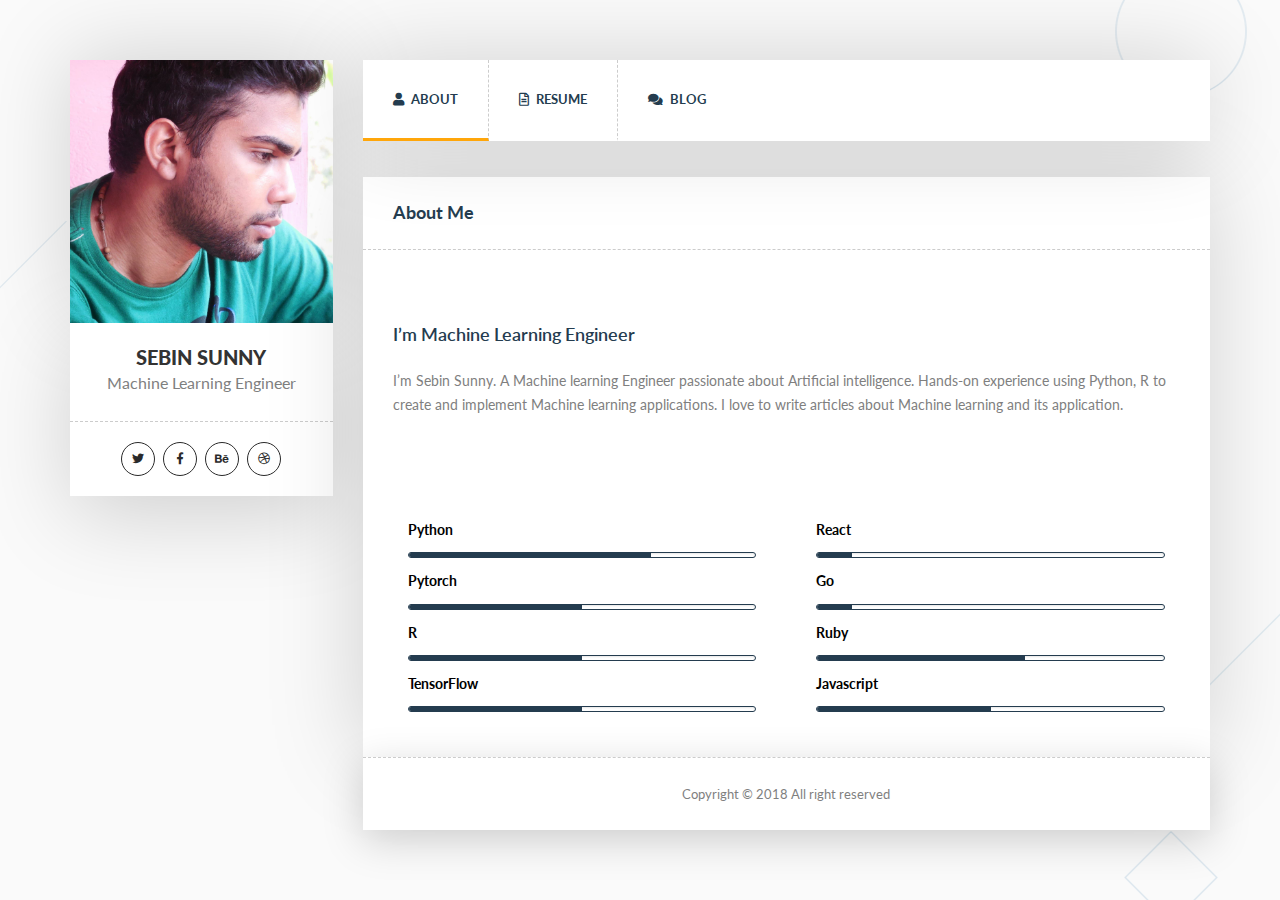
==== index.html @ 4e270429 "added changes" ====
<!DOCTYPE html>
<html lang="en-US">

<meta http-equiv="content-type" content="text/html;charset=UTF-8" /><!-- /Added by HTTrack -->
<head>
<meta charset="UTF-8" />
<meta name="viewport" content="initial-scale=1, width=device-width" />

<style type="text/css" data-type="vc_shortcodes-custom-css">.vc_custom_1522307314558{border-bottom-width: 1px !important;padding-right: 15px !important;padding-left: 15px !important;border-bottom-color: #cccccc !important;border-bottom-style: dashed !important;}.vc_custom_1522307320266{padding-top: 45px !important;padding-right: 15px !important;padding-bottom: 45px !important;padding-left: 15px !important;}.vc_custom_1522307330161{padding-right: 15px !important;padding-left: 15px !important;}.vc_custom_1522307335201{padding-right: 15px !important;padding-left: 15px !important;}.vc_custom_1522135929357{margin-bottom: 20px !important;}.vc_custom_1522136306311{margin-bottom: 24px !important;}</style><link rel='dns-prefetch' href='http://fonts.googleapis.com/' />

<link rel="stylesheet" type="text/css" href="wp-content/cache/wpfc-minified/lnckzbhk/fybok.css" media="all"/>

<link rel="stylesheet" type="text/css" href="wp-content/cache/wpfc-minified/5coup7i/fybok.css" media="all"/>
<style id='woosw-frontend-inline-css' type='text/css'>
.woosw-area .woosw-inner .woosw-content .woosw-content-bot .woosw-notice { background-color: #5fbd74; } .woosw-area .woosw-inner .woosw-content .woosw-content-bot .woosw-content-bot-inner .woosw-page a:hover, .woosw-area .woosw-inner .woosw-content .woosw-content-bot .woosw-content-bot-inner .woosw-continue:hover { color: #5fbd74; } 
</style>
<link rel='stylesheet' id='picard-lato-font-css'  href='https://fonts.googleapis.com/css?family=Lato:400,100,100italic,300,300italic,400italic,700,700italic,900,900italic&amp;subset=latin%2Clatin-ext'  media='all' />
<link rel="stylesheet" type="text/css" href="wp-content/cache/wpfc-minified/gqbmfcg/fybok.css" media="all"/>


<link rel="stylesheet" type="text/css" href="wp-content/cache/wpfc-minified/jz6uejcq/fybok.css" media="all"/>
<style id='custom-dynamic-inline-css' type='text/css'>
body .site-content .site-main{padding-bottom:0;}body .site-content .site-main{padding-left:15px;}body .site-content .site-main{padding-right:15px;}        
</style>



<link rel="stylesheet" type="text/css" href="wp-content/cache/wpfc-minified/dex214bc/fybok.css" media="all"/>
<link rel='stylesheet' id='redux-google-fonts-opt_theme_options-css'  href='http://fonts.googleapis.com/css?family=Lato%3A700&amp;ver=1568772622'  media='all' />


<script src='wp-content/cache/wpfc-minified/2dax7b2h/fybok.js' type="text/javascript"></script>

<script src='wp-content/cache/wpfc-minified/dsaocyp8/fybok.js' type="text/javascript"></script>



<style type="text/css" title="dynamic-css" class="options-output">body{background-color:#fafafa;background-attachment:fixed;background-position:center center;background-image:url('wp-content/uploads/2017/08/bg.png');}.picard-navigation .main-navigation .menu-main-menu, .body-picard-v2 .header-left, #cshero-header .right-menu{background-color:#ffffff;}#cshero-header-navigation .main-navigation .menu-main-menu > li > a{padding-top:30px;padding-bottom:30px;}#cshero-header-navigation .main-navigation .menu-main-menu > li > a{padding-right:30px;padding-left:30px;}#cshero-header-navigation .main-navigation ul.nav-menu > li > a,.body-picard-v2 #page_wraper .header-left .profile-info ul.second-menu li a{font-family:Lato;line-height:18px;font-weight:700;font-style:normal;font-size:13px;}.slidemenu-fixed{background-color:#ffffff;}.page-title{padding-top:25px;padding-right:30px;padding-bottom:25px;padding-left:30px;}</style><noscript><style> .wpb_animate_when_almost_visible { opacity: 1; }</style></noscript></head>
<body class="home page-template-default page page-id-113 theme-picard woocommerce-no-js wpb-js-composer js-comp-ver-6.0.5 vc_responsive">
<div id="page_wraper" class="hfeed site">
<div class=" container ">
<div class="row">
<div class="profile col-md-3">
<div class="profile-image"><a class="main-logo" href="index.html"><img alt="" src="ss.jpg"></a></div><div class="profile-info"><div class="name-job"><h1>Sebin Sunny</h1><span class="job">Machine Learning Engineer</span></div><div class="social-icons"><a class="twitter" href="#"><i class="fa fa-twitter"></i></a><a class="facebook" href="#"><i class="fa fa-facebook-f"></i></a><a class="behance" href="#"><i class="fa fa-behance"></i></a><a class="dribbble" href="#"><i class="fa fa-dribbble"></i></a></div></div>			</div>
<div id="content" class="site-content col-md-9">
<header id="masthead" class="site-header">
<div id="cshero-header" class="cshero-main-header">
<div id="cshero-menu-mobile" class="responsive-menu">
    <li id="" class="menu-item menu-item-type-post_type menu-item-object-page no_group menu-item-127" data-depth="0"><a href="resume/index.html" class=""><i style="color: ; font-size: " class="fa fa-file-text-o"></i> <span class="menu-title">Resume</span></a></li>
    <li id="" class="menu-item menu-item-type-post_type menu-item-object-page has_full_width no_group menu-item-135" data-depth="0"><a href="blog/index.html" class=""><i style="color: ; font-size: " class="fa fa-comments"></i> <span class="menu-title">Blog</span></a></li>

</div><!-- #menu-mobile -->

    <div id="cshero-header-navigation" class="picard-navigation">
<nav id="site-navigation" class="main-navigation">
<div class="menu-menu-container"><ul id="menu-menu" class="nav-menu menu-main-menu"><li id="menu-item-128" class="menu-item menu-item-type-post_type menu-item-object-page menu-item-home current-menu-item page_item page-item-113 current_page_item no_group menu-item-128" data-depth="0"><a href="index.html" class=""><i style="color: ; font-size: " class="fa fa-user"></i> <span class="menu-title">About</span></a></li>
<li id="menu-item-127" class="menu-item menu-item-type-post_type menu-item-object-page no_group menu-item-127" data-depth="0"><a href="resume/index.html" class=""><i style="color: ; font-size: " class="fa fa-file-text-o"></i> <span class="menu-title">Resume</span></a></li>
<li id="menu-item-135" class="menu-item menu-item-type-post_type menu-item-object-page has_full_width no_group menu-item-135" data-depth="0"><a href="blog/index.html" class=""><i style="color: ; font-size: " class="fa fa-comments"></i> <span class="menu-title">Blog</span></a></li>

</ul></div>        </nav><!-- #site-navigation -->
</div>
</div><!-- #site-navigation -->					</header><!-- #masthead -->
<div class="content_wrap">
<div id="page-title" class="page-title">
<div id="page-title-text" class="page-title-text text-left "><h2>About me</h2></div>
</div><!-- #page-title -->
<div id="tab-container" class="site-content">
<main id="main" class="site-main">
<article id="post-113" class="post-113 page type-page status-publish hentry">
<div class="entry-content">
<div class="vc_row wpb_row vc_row-fluid vc_custom_1522307320266"><div class="wpb_column vc_column_container vc_col-sm-12"><div class="vc_column-inner"><div class="wpb_wrapper"><h4 style="text-align: left" class="vc_custom_heading vc_custom_1522135929357" >I’m Machine Learning Engineer</h4>
<div class="wpb_text_column wpb_content_element  vc_custom_1522136306311" >
</div>
<div class="wpb_text_column wpb_content_element " >
<div class="wpb_wrapper">
<p>I’m Sebin Sunny. A Machine learning Engineer passionate about Artificial intelligence. Hands-on experience using Python, R to create and implement Machine learning applications. I love to write articles about Machine learning and its application.</p>
</div>
</div>
</div></div></div></div><div class="vc_row wpb_row vc_row-fluid gray-bg vc_custom_1522307330161"><div class="wpb_column vc_column_container vc_col-sm-6"><div class="vc_column-inner"><div class="wpb_wrapper"><div class="cms-skill-wrap my-skill gray-bg">
<ul class="list-skill">
<li>
<h3>Python</h3>
<div class="progress">
<div class="percentage" style="width:70%;">
</div>
</div>
</li>
<li>
<h3>Pytorch</h3>
<div class="progress">
<div class="percentage" style="width:50%;">
</div>
</div>
</li>
<li>
<h3>R</h3>
<div class="progress">
<div class="percentage" style="width:50%;">
</div>
</div>
</li>
<li>
<h3>TensorFlow</h3>
<div class="progress">
<div class="percentage" style="width:50%;">
</div>
</div>
</li>
</ul>
</div>
</div></div></div><div class="wpb_column vc_column_container vc_col-sm-6"><div class="vc_column-inner"><div class="wpb_wrapper"><div class="cms-skill-wrap my-skill gray-bg">
<ul class="list-skill">
<li>
<h3>React</h3>
<div class="progress">
<div class="percentage" style="width:10%;">
</div>
</div>
</li>
<li>
<h3>Go</h3>
<div class="progress">
<div class="percentage" style="width:10%;">
</div>
</div>
</li>
<li>
<h3>Ruby</h3>
<div class="progress">
<div class="percentage" style="width:60%;">
</div>
</div>
</li>
<li>
<h3>Javascript</h3>
<div class="progress">
<div class="percentage" style="width:50%;">
</div>
</div>
</li>
</ul>
</div>
</div></div></div></div>
<!--    <div class="vc_row wpb_row vc_row-fluid services vc_custom_1522307335201"><div class="wpb_column vc_column_container vc_col-sm-12"><div class="vc_column-inner"><div class="wpb_wrapper"><div class='services-layout-2 clearfix'>                    <div class="service col-md-4 col-sm-6 ">-->
<!--<i class="btn-icon fa fa-apple"></i>-->
<!--<div class="text">-->
<!--<b>Applications</b>-->
<!--<p>Duis vitae odio gravida</p>-->
<!--</div>-->
<!--</div>-->
<!--<div class="service col-md-4 col-sm-6 ">-->
<!--<i class="btn-icon fa fa-desktop"></i>-->
<!--<div class="text">-->
<!--<b>Web Design</b>-->
<!--<p>Mauris eleifend dapibus</p>-->
<!--</div>-->
<!--</div>-->
<!--<div class="service col-md-4 col-sm-6 ">-->
<!--<i class="btn-icon fa fa-picture-o"></i>-->
<!--<div class="text">-->
<!--<b>Illustrations</b>-->
<!--<p>Posuere ac sem nec</p>-->
<!--</div>-->
<!--</div>-->
<!--<div class="service col-md-4 col-sm-6 ">-->
<!--<i class="btn-icon fa fa-code"></i>-->
<!--<div class="text">-->
<!--<b>Development</b>-->
<!--<p>Curabitur euismod sapien</p>-->
<!--</div>-->
<!--</div>-->
<!--<div class="service col-md-4 col-sm-6 ">-->
<!--<i class="btn-icon fa fa-search"></i>-->
<!--<div class="text">-->
<!--<b>Seo Optimization</b>-->
<!--<p>Etiam vitae condimentum</p>-->
<!--</div>-->
<!--</div>-->
<!--<div class="service col-md-4 col-sm-6 ">-->
<!--<i class="btn-icon fa fa-life-ring"></i>-->
<!--<div class="text">-->
<!--<b>Speed Support</b>-->
<!--<p>Praesent nisl turpis</p>-->
<!--</div>-->
<!--</div>-->
<!--</div>-->
<!--</div></div></div></div>-->
</div><!-- .entry-content -->
<footer class="entry-meta">
</footer><!-- .entry-meta -->
</article><!-- #post -->
</main><!-- .site-main -->
</div><!-- .content-area -->
      
</div><!-- .content-wrap -->
<footer id="colophon" class="site-footer">
<div class="footer">
<p class="footer-copyright">Copyright © 2018 All right reserved</p>                    </div><!-- #footer-bottom -->
</footer><!-- .site-footer -->
</div><!-- .site-content -->
</div><!-- .row -->
</div><!-- .container -->
</div><!-- .site -->







</html><!-- WP Fastest Cache file was created in 0.89557909965515 seconds, on 19-09-19 7:59:04 -->
---- wp-content/cache/wpfc-minified/lnckzbhk/fybok.css ----
.wc-block-grid__products{display:flex;flex-wrap:wrap;list-style:none;padding:0;margin:0 0 24px}.wc-block-grid__product{padding:0 16px 0 0;margin:0 0 24px;float:none;width:auto;position:relative;text-align:center}.wc-block-grid__product-link{text-decoration:none;border:0}.wc-block-grid__product-image{text-decoration:none;margin-bottom:16px;display:block}.wc-block-grid__product-image img{vertical-align:middle;margin-left:auto;margin-right:auto}.wc-block-grid__product-title{line-height:1.2;font-weight:700}.wc-block-grid__product-price,.wc-block-grid__product-rating,.wc-block-grid__product-title{margin-bottom:12px;display:block}.wc-block-grid__product-add-to-cart,.wc-block-grid__product-add-to-cart a{margin:0;word-break:break-word;white-space:normal}.wc-block-grid__product-add-to-cart a.loading{opacity:.25;padding-right:2.618em}.wc-block-grid__product-add-to-cart a.loading:after{font-family:WooCommerce;content:"\e01c";vertical-align:top;font-weight:400;position:absolute;top:.618em;right:1em;-webkit-animation:spin 2s linear infinite;animation:spin 2s linear infinite}.wc-block-grid__product-add-to-cart a.added:after{font-family:WooCommerce;content:"\e017";margin-left:.53em;vertical-align:bottom}.wc-block-grid__product-add-to-cart .added_to_cart{text-align:center}.wc-block-grid__product-onsale{font-weight:700;position:absolute;text-align:center;top:0;left:0;margin:0;background-color:#000;color:#fff;display:inline-block;font-size:.75em;padding:.5em;z-index:9;text-transform:uppercase}.wc-block-grid__product-rating .star-rating{overflow:hidden;position:relative;width:5.3em;height:1.618em;line-height:1.618;font-size:1em;font-family:star;font-weight:400;display:inline-block;margin:0 auto}.wc-block-grid__product-rating .star-rating:before{content:"\53\53\53\53\53";top:0;left:0;right:0;position:absolute;opacity:.5;color:#aaa}.wc-block-grid__product-rating .star-rating span{overflow:hidden;top:0;left:0;right:0;position:absolute;padding-top:1.5em}.wc-block-grid__product-rating .star-rating span:before{content:"\53\53\53\53\53";top:0;left:0;right:0;position:absolute;color:#000}.wc-block-grid.has-aligned-buttons .wc-block-grid__product{display:flex;flex-direction:column}.wc-block-grid.has-aligned-buttons .wc-block-grid__product-add-to-cart{margin-top:auto!important}.wc-block-grid.has-1-columns .wc-block-grid__products{display:block}.wc-block-grid.has-1-columns .wc-block-grid__product{margin-left:auto;margin-right:auto}.wc-block-grid.has-2-columns .wc-block-grid__product{flex:1 0 50%;max-width:50%}.wc-block-grid.has-3-columns .wc-block-grid__product{flex:1 0 33.33333%;max-width:33.33333%}.wc-block-grid.has-4-columns .wc-block-grid__product{flex:1 0 25%;max-width:25%}.wc-block-grid.has-5-columns .wc-block-grid__product{flex:1 0 20%;max-width:20%}.wc-block-grid.has-6-columns .wc-block-grid__product{flex:1 0 16.66667%;max-width:16.66667%}.wc-block-grid.has-7-columns .wc-block-grid__product{flex:1 0 14.28571%;max-width:14.28571%}.wc-block-grid.has-8-columns .wc-block-grid__product{flex:1 0 12.5%;max-width:12.5%}.wc-block-grid.has-4-columns:not(.alignwide):not(.alignfull) .wc-block-grid__product,.wc-block-grid.has-5-columns:not(.alignfull) .wc-block-grid__product,.wc-block-grid.has-6-columns:not(.alignfull) .wc-block-grid__product,.wc-block-grid.has-7-columns .wc-block-grid__product,.wc-block-grid.has-8-columns .wc-block-grid__product{font-size:.8em}.theme-twentysixteen .wc-block-grid .price ins{color:#77a464}.theme-twentynineteen .wc-block-grid__product{font-size:.88889em}.theme-twentynineteen .wc-block-grid__product-onsale,.theme-twentynineteen .wc-block-grid__product-title{font-family:-apple-system,BlinkMacSystemFont,Segoe UI,Roboto,Oxygen,Ubuntu,Cantarell,Fira Sans,Droid Sans,Helvetica Neue,sans-serif}.theme-twentynineteen .wc-block-grid__product-onsale{line-height:1}
.wc-block-featured-category{position:relative;background-color:#24292d;background-size:cover;background-position:50%;width:100%;margin:0 0 1.5em;display:flex;justify-content:center;align-items:center;flex-wrap:wrap;align-content:center}.wc-block-featured-category .wc-block-featured-category__wrapper{overflow:hidden;height:100%;display:flex;justify-content:center;align-items:center;flex-wrap:wrap;align-content:center}.wc-block-featured-category.has-left-content{justify-content:flex-start}.wc-block-featured-category.has-left-content .wc-block-featured-category__description,.wc-block-featured-category.has-left-content .wc-block-featured-category__price,.wc-block-featured-category.has-left-content .wc-block-featured-category__title{margin-left:0;text-align:left}.wc-block-featured-category.has-right-content{justify-content:flex-end}.wc-block-featured-category.has-right-content .wc-block-featured-category__description,.wc-block-featured-category.has-right-content .wc-block-featured-category__price,.wc-block-featured-category.has-right-content .wc-block-featured-category__title{margin-right:0;text-align:right}.wc-block-featured-category .wc-block-featured-category__description,.wc-block-featured-category .wc-block-featured-category__price,.wc-block-featured-category .wc-block-featured-category__title{color:#fff;line-height:1.25;margin-bottom:0;text-align:center}.wc-block-featured-category .wc-block-featured-category__description a,.wc-block-featured-category .wc-block-featured-category__description a:active,.wc-block-featured-category .wc-block-featured-category__description a:focus,.wc-block-featured-category .wc-block-featured-category__description a:hover,.wc-block-featured-category .wc-block-featured-category__price a,.wc-block-featured-category .wc-block-featured-category__price a:active,.wc-block-featured-category .wc-block-featured-category__price a:focus,.wc-block-featured-category .wc-block-featured-category__price a:hover,.wc-block-featured-category .wc-block-featured-category__title a,.wc-block-featured-category .wc-block-featured-category__title a:active,.wc-block-featured-category .wc-block-featured-category__title a:focus,.wc-block-featured-category .wc-block-featured-category__title a:hover{color:#fff}.wc-block-featured-category .wc-block-featured-category__description,.wc-block-featured-category .wc-block-featured-category__link,.wc-block-featured-category .wc-block-featured-category__price,.wc-block-featured-category .wc-block-featured-category__title{width:100%;padding:0 48px 16px;z-index:1}.wc-block-featured-category .wc-block-featured-category__title{margin-top:0}.wc-block-featured-category .wc-block-featured-category__title:before{display:none}.wc-block-featured-category .wc-block-featured-category__description p{margin:0}.wc-block-featured-category.has-background-dim:before{content:"";position:absolute;top:0;left:0;bottom:0;right:0;background-color:inherit;opacity:.5;z-index:1}.wc-block-featured-category.has-background-dim.has-background-dim-10:before{opacity:.1}.wc-block-featured-category.has-background-dim.has-background-dim-20:before{opacity:.2}.wc-block-featured-category.has-background-dim.has-background-dim-30:before{opacity:.3}.wc-block-featured-category.has-background-dim.has-background-dim-40:before{opacity:.4}.wc-block-featured-category.has-background-dim.has-background-dim-50:before{opacity:.5}.wc-block-featured-category.has-background-dim.has-background-dim-60:before{opacity:.6}.wc-block-featured-category.has-background-dim.has-background-dim-70:before{opacity:.7}.wc-block-featured-category.has-background-dim.has-background-dim-80:before{opacity:.8}.wc-block-featured-category.has-background-dim.has-background-dim-90:before{opacity:.9}.wc-block-featured-category.has-background-dim.has-background-dim-100:before{opacity:1}.wc-block-featured-category.alignleft,.wc-block-featured-category.alignright{max-width:305px;width:100%}.wc-block-featured-category:after{display:block;content:"";font-size:0;min-height:inherit}@supports ((position:-webkit-sticky) or (position:sticky)){.wc-block-featured-category:after{content:none}}.wc-block-featured-category.aligncenter,.wc-block-featured-category.alignleft,.wc-block-featured-category.alignright{display:flex}
.wc-block-product-categories{margin-bottom:1em}.wc-block-product-categories.is-dropdown{display:flex}.wc-block-product-categories select{margin-right:.5em}.wp-block-woocommerce-product-categories.is-loading .wc-block-product-categories__placeholder{display:inline-block;height:1em;width:50%;min-width:200px;background:currentColor;opacity:.2}.wc-block-product-categories__button{display:flex;align-items:center;text-decoration:none;font-size:13px;margin:0;border:none;cursor:pointer;-webkit-appearance:none;background:none;padding:8px;color:#555d66;position:relative;overflow:hidden;border-radius:4px}.wc-block-product-categories__button svg{fill:currentColor;outline:none}.wc-block-product-categories__button .screen-reader-text{height:auto}.wc-block-product-categories__button:active{color:currentColor}.wc-block-product-categories__button:disabled,.wc-block-product-categories__button[aria-disabled=true]{cursor:default;opacity:.3}.wc-block-product-categories__button:focus:enabled{background-color:#fff;color:#191e23;box-shadow:inset 0 0 0 1px #6c7781,inset 0 0 0 2px #fff;outline:2px solid transparent;outline-offset:-2px}.wc-block-product-categories__button:not(:disabled):not([aria-disabled=true]):hover{background-color:#fff;color:#191e23;box-shadow:inset 0 0 0 1px #e2e4e7,inset 0 0 0 2px #fff,0 1px 1px rgba(25,30,35,.2)}.wc-block-product-categories__button:not(:disabled):not([aria-disabled=true]):active{outline:none;background-color:#fff;color:#191e23;box-shadow:inset 0 0 0 1px #ccd0d4,inset 0 0 0 2px #fff}.wc-block-product-categories__button:disabled:focus,.wc-block-product-categories__button[aria-disabled=true]:focus{box-shadow:none}
.wc-block-featured-product{position:relative;background-color:#24292d;background-size:cover;background-position:50%;width:100%;margin:0 0 1.5em}.wc-block-featured-product,.wc-block-featured-product .wc-block-featured-product__wrapper{display:flex;justify-content:center;align-items:center;flex-wrap:wrap;align-content:center}.wc-block-featured-product .wc-block-featured-product__wrapper{overflow:hidden;height:100%}.wc-block-featured-product.has-left-content{justify-content:flex-start}.wc-block-featured-product.has-left-content .wc-block-featured-product__description,.wc-block-featured-product.has-left-content .wc-block-featured-product__price,.wc-block-featured-product.has-left-content .wc-block-featured-product__title,.wc-block-featured-product.has-left-content .wc-block-featured-product__variation{margin-left:0;text-align:left}.wc-block-featured-product.has-right-content{justify-content:flex-end}.wc-block-featured-product.has-right-content .wc-block-featured-product__description,.wc-block-featured-product.has-right-content .wc-block-featured-product__price,.wc-block-featured-product.has-right-content .wc-block-featured-product__title,.wc-block-featured-product.has-right-content .wc-block-featured-product__variation{margin-right:0;text-align:right}.wc-block-featured-product .wc-block-featured-product__description,.wc-block-featured-product .wc-block-featured-product__price,.wc-block-featured-product .wc-block-featured-product__title,.wc-block-featured-product .wc-block-featured-product__variation{color:#fff;line-height:1.25;margin-bottom:0;text-align:center}.wc-block-featured-product .wc-block-featured-product__description a,.wc-block-featured-product .wc-block-featured-product__description a:active,.wc-block-featured-product .wc-block-featured-product__description a:focus,.wc-block-featured-product .wc-block-featured-product__description a:hover,.wc-block-featured-product .wc-block-featured-product__price a,.wc-block-featured-product .wc-block-featured-product__price a:active,.wc-block-featured-product .wc-block-featured-product__price a:focus,.wc-block-featured-product .wc-block-featured-product__price a:hover,.wc-block-featured-product .wc-block-featured-product__title a,.wc-block-featured-product .wc-block-featured-product__title a:active,.wc-block-featured-product .wc-block-featured-product__title a:focus,.wc-block-featured-product .wc-block-featured-product__title a:hover,.wc-block-featured-product .wc-block-featured-product__variation a,.wc-block-featured-product .wc-block-featured-product__variation a:active,.wc-block-featured-product .wc-block-featured-product__variation a:focus,.wc-block-featured-product .wc-block-featured-product__variation a:hover{color:#fff}.wc-block-featured-product .wc-block-featured-product__description,.wc-block-featured-product .wc-block-featured-product__link,.wc-block-featured-product .wc-block-featured-product__price,.wc-block-featured-product .wc-block-featured-product__title,.wc-block-featured-product .wc-block-featured-product__variation{width:100%;padding:16px 48px 0;z-index:1}.wc-block-featured-product .wc-block-featured-product__title,.wc-block-featured-product .wc-block-featured-product__variation{margin-top:0;border:0}.wc-block-featured-product .wc-block-featured-product__title:before,.wc-block-featured-product .wc-block-featured-product__variation:before{display:none}.wc-block-featured-product .wc-block-featured-product__variation{font-style:italic;padding-top:0}.wc-block-featured-product .wc-block-featured-product__description p{margin:0;line-height:1.5em}.wc-block-featured-product.has-background-dim:before{content:"";position:absolute;top:0;left:0;bottom:0;right:0;background-color:inherit;opacity:.5;z-index:1}.wc-block-featured-product.has-background-dim.has-background-dim-10:before{opacity:.1}.wc-block-featured-product.has-background-dim.has-background-dim-20:before{opacity:.2}.wc-block-featured-product.has-background-dim.has-background-dim-30:before{opacity:.3}.wc-block-featured-product.has-background-dim.has-background-dim-40:before{opacity:.4}.wc-block-featured-product.has-background-dim.has-background-dim-50:before{opacity:.5}.wc-block-featured-product.has-background-dim.has-background-dim-60:before{opacity:.6}.wc-block-featured-product.has-background-dim.has-background-dim-70:before{opacity:.7}.wc-block-featured-product.has-background-dim.has-background-dim-80:before{opacity:.8}.wc-block-featured-product.has-background-dim.has-background-dim-90:before{opacity:.9}.wc-block-featured-product.has-background-dim.has-background-dim-100:before{opacity:1}.wc-block-featured-product.alignleft,.wc-block-featured-product.alignright{max-width:305px;width:100%}.wc-block-featured-product:after{display:block;content:"";font-size:0;min-height:inherit}@supports ((position:-webkit-sticky) or (position:sticky)){.wc-block-featured-product:after{content:none}}.wc-block-featured-product.aligncenter,.wc-block-featured-product.alignleft,.wc-block-featured-product.alignright{display:flex}div.wpcf7 {
margin: 0;
padding: 0;
}
div.wpcf7 .screen-reader-response {
position: absolute;
overflow: hidden;
clip: rect(1px, 1px, 1px, 1px);
height: 1px;
width: 1px;
margin: 0;
padding: 0;
border: 0;
}
div.wpcf7-response-output {
margin: 2em 0.5em 1em;
padding: 0.2em 1em;
border: 2px solid #ff0000;
}
div.wpcf7-mail-sent-ok {
border: 2px solid #398f14;
}
div.wpcf7-mail-sent-ng,
div.wpcf7-aborted {
border: 2px solid #ff0000;
}
div.wpcf7-spam-blocked {
border: 2px solid #ffa500;
}
div.wpcf7-validation-errors,
div.wpcf7-acceptance-missing {
border: 2px solid #f7e700;
}
.wpcf7-form-control-wrap {
position: relative;
}
span.wpcf7-not-valid-tip {
color: #f00;
font-size: 1em;
font-weight: normal;
display: block;
}
.use-floating-validation-tip span.wpcf7-not-valid-tip {
position: absolute;
top: 20%;
left: 20%;
z-index: 100;
border: 1px solid #ff0000;
background: #fff;
padding: .2em .8em;
}
span.wpcf7-list-item {
display: inline-block;
margin: 0 0 0 1em;
}
span.wpcf7-list-item-label::before,
span.wpcf7-list-item-label::after {
content: " ";
}
.wpcf7-display-none {
display: none;
}
div.wpcf7 .ajax-loader {
visibility: hidden;
display: inline-block;
background-image: url(../../../plugins/contact-form-7/images/ajax-loader.gif);
width: 16px;
height: 16px;
border: none;
padding: 0;
margin: 0 0 0 4px;
vertical-align: middle;
}
div.wpcf7 .ajax-loader.is-active {
visibility: visible;
}
div.wpcf7 div.ajax-error {
display: none;
}
div.wpcf7 .placeheld {
color: #888;
}
div.wpcf7 input[type="file"] {
cursor: pointer;
}
div.wpcf7 input[type="file"]:disabled {
cursor: default;
}
div.wpcf7 .wpcf7-submit:disabled {
cursor: not-allowed;
}
---- wp-content/cache/wpfc-minified/5coup7i/fybok.css ----
[class*=hint--]{position:relative;display:inline-block}[class*=hint--]:after,[class*=hint--]:before{position:absolute;-webkit-transform:translate3d(0,0,0);-moz-transform:translate3d(0,0,0);transform:translate3d(0,0,0);visibility:hidden;opacity:0;z-index:1000000;pointer-events:none;-webkit-transition:.3s ease;-moz-transition:.3s ease;transition:.3s ease;-webkit-transition-delay:0s;-moz-transition-delay:0s;transition-delay:0s}[class*=hint--]:hover:after,[class*=hint--]:hover:before{visibility:visible;opacity:1;-webkit-transition-delay:.1s;-moz-transition-delay:.1s;transition-delay:.1s}[class*=hint--]:before{content:'';position:absolute;background:0 0;border:6px solid transparent;z-index:1000001}[class*=hint--]:after{background:#383838;color:#fff;padding:8px 10px;font-size:12px;font-family:"Helvetica Neue",Helvetica,Arial,sans-serif;line-height:12px;white-space:nowrap;text-shadow:0 -1px 0 #000;box-shadow:4px 4px 8px rgba(0,0,0,.3)}[class*=hint--][aria-label]:after{content:attr(aria-label)}[class*=hint--][data-hint]:after{content:attr(data-hint)}[aria-label='']:after,[aria-label='']:before,[data-hint='']:after,[data-hint='']:before{display:none!important}.hint--top-left:before,.hint--top-right:before,.hint--top:before{border-top-color:#383838}.hint--bottom-left:before,.hint--bottom-right:before,.hint--bottom:before{border-bottom-color:#383838}.hint--top:after,.hint--top:before{bottom:100%;left:50%}.hint--top:before{margin-bottom:-11px;left:calc(50% - 6px)}.hint--top:after{-webkit-transform:translateX(-50%);-moz-transform:translateX(-50%);transform:translateX(-50%)}.hint--top:hover:before{-webkit-transform:translateY(-8px);-moz-transform:translateY(-8px);transform:translateY(-8px)}.hint--top:hover:after{-webkit-transform:translateX(-50%) translateY(-8px);-moz-transform:translateX(-50%) translateY(-8px);transform:translateX(-50%) translateY(-8px)}.hint--bottom:after,.hint--bottom:before{top:100%;left:50%}.hint--bottom:before{margin-top:-11px;left:calc(50% - 6px)}.hint--bottom:after{-webkit-transform:translateX(-50%);-moz-transform:translateX(-50%);transform:translateX(-50%)}.hint--bottom:hover:before{-webkit-transform:translateY(8px);-moz-transform:translateY(8px);transform:translateY(8px)}.hint--bottom:hover:after{-webkit-transform:translateX(-50%) translateY(8px);-moz-transform:translateX(-50%) translateY(8px);transform:translateX(-50%) translateY(8px)}.hint--right:before{border-right-color:#383838;margin-left:-11px;margin-bottom:-6px}.hint--right:after{margin-bottom:-14px}.hint--right:after,.hint--right:before{left:100%;bottom:50%}.hint--right:hover:after,.hint--right:hover:before{-webkit-transform:translateX(8px);-moz-transform:translateX(8px);transform:translateX(8px)}.hint--left:before{border-left-color:#383838;margin-right:-11px;margin-bottom:-6px}.hint--left:after{margin-bottom:-14px}.hint--left:after,.hint--left:before{right:100%;bottom:50%}.hint--left:hover:after,.hint--left:hover:before{-webkit-transform:translateX(-8px);-moz-transform:translateX(-8px);transform:translateX(-8px)}.hint--top-left:after,.hint--top-left:before{bottom:100%;left:50%}.hint--top-left:before{margin-bottom:-11px;left:calc(50% - 6px)}.hint--top-left:after{-webkit-transform:translateX(-100%);-moz-transform:translateX(-100%);transform:translateX(-100%);margin-left:12px}.hint--top-left:hover:before{-webkit-transform:translateY(-8px);-moz-transform:translateY(-8px);transform:translateY(-8px)}.hint--top-left:hover:after{-webkit-transform:translateX(-100%) translateY(-8px);-moz-transform:translateX(-100%) translateY(-8px);transform:translateX(-100%) translateY(-8px)}.hint--top-right:after,.hint--top-right:before{bottom:100%;left:50%}.hint--top-right:before{margin-bottom:-11px;left:calc(50% - 6px)}.hint--top-right:after{-webkit-transform:translateX(0);-moz-transform:translateX(0);transform:translateX(0);margin-left:-12px}.hint--top-right:hover:after,.hint--top-right:hover:before{-webkit-transform:translateY(-8px);-moz-transform:translateY(-8px);transform:translateY(-8px)}.hint--bottom-left:after,.hint--bottom-left:before{top:100%;left:50%}.hint--bottom-left:before{margin-top:-11px;left:calc(50% - 6px)}.hint--bottom-left:after{-webkit-transform:translateX(-100%);-moz-transform:translateX(-100%);transform:translateX(-100%);margin-left:12px}.hint--bottom-left:hover:before{-webkit-transform:translateY(8px);-moz-transform:translateY(8px);transform:translateY(8px)}.hint--bottom-left:hover:after{-webkit-transform:translateX(-100%) translateY(8px);-moz-transform:translateX(-100%) translateY(8px);transform:translateX(-100%) translateY(8px)}.hint--bottom-right:after,.hint--bottom-right:before{top:100%;left:50%}.hint--bottom-right:before{margin-top:-11px;left:calc(50% - 6px)}.hint--bottom-right:after{-webkit-transform:translateX(0);-moz-transform:translateX(0);transform:translateX(0);margin-left:-12px}.hint--bottom-right:hover:after,.hint--bottom-right:hover:before{-webkit-transform:translateY(8px);-moz-transform:translateY(8px);transform:translateY(8px)}.hint--large:after,.hint--medium:after,.hint--small:after{white-space:normal;line-height:1.4em;word-wrap:break-word}.hint--small:after{width:80px}.hint--medium:after{width:150px}.hint--large:after{width:300px}.hint--error:after{background-color:#b34e4d;text-shadow:0 -1px 0 #592726}.hint--error.hint--top-left:before,.hint--error.hint--top-right:before,.hint--error.hint--top:before{border-top-color:#b34e4d}.hint--error.hint--bottom-left:before,.hint--error.hint--bottom-right:before,.hint--error.hint--bottom:before{border-bottom-color:#b34e4d}.hint--error.hint--left:before{border-left-color:#b34e4d}.hint--error.hint--right:before{border-right-color:#b34e4d}.hint--warning:after{background-color:#c09854;text-shadow:0 -1px 0 #6c5328}.hint--warning.hint--top-left:before,.hint--warning.hint--top-right:before,.hint--warning.hint--top:before{border-top-color:#c09854}.hint--warning.hint--bottom-left:before,.hint--warning.hint--bottom-right:before,.hint--warning.hint--bottom:before{border-bottom-color:#c09854}.hint--warning.hint--left:before{border-left-color:#c09854}.hint--warning.hint--right:before{border-right-color:#c09854}.hint--info:after{background-color:#3986ac;text-shadow:0 -1px 0 #1a3c4d}.hint--info.hint--top-left:before,.hint--info.hint--top-right:before,.hint--info.hint--top:before{border-top-color:#3986ac}.hint--info.hint--bottom-left:before,.hint--info.hint--bottom-right:before,.hint--info.hint--bottom:before{border-bottom-color:#3986ac}.hint--info.hint--left:before{border-left-color:#3986ac}.hint--info.hint--right:before{border-right-color:#3986ac}.hint--success:after{background-color:#458746;text-shadow:0 -1px 0 #1a321a}.hint--success.hint--top-left:before,.hint--success.hint--top-right:before,.hint--success.hint--top:before{border-top-color:#458746}.hint--success.hint--bottom-left:before,.hint--success.hint--bottom-right:before,.hint--success.hint--bottom:before{border-bottom-color:#458746}.hint--success.hint--left:before{border-left-color:#458746}.hint--success.hint--right:before{border-right-color:#458746}.hint--always:after,.hint--always:before{opacity:1;visibility:visible}.hint--always.hint--top:before{-webkit-transform:translateY(-8px);-moz-transform:translateY(-8px);transform:translateY(-8px)}.hint--always.hint--top:after{-webkit-transform:translateX(-50%) translateY(-8px);-moz-transform:translateX(-50%) translateY(-8px);transform:translateX(-50%) translateY(-8px)}.hint--always.hint--top-left:before{-webkit-transform:translateY(-8px);-moz-transform:translateY(-8px);transform:translateY(-8px)}.hint--always.hint--top-left:after{-webkit-transform:translateX(-100%) translateY(-8px);-moz-transform:translateX(-100%) translateY(-8px);transform:translateX(-100%) translateY(-8px)}.hint--always.hint--top-right:after,.hint--always.hint--top-right:before{-webkit-transform:translateY(-8px);-moz-transform:translateY(-8px);transform:translateY(-8px)}.hint--always.hint--bottom:before{-webkit-transform:translateY(8px);-moz-transform:translateY(8px);transform:translateY(8px)}.hint--always.hint--bottom:after{-webkit-transform:translateX(-50%) translateY(8px);-moz-transform:translateX(-50%) translateY(8px);transform:translateX(-50%) translateY(8px)}.hint--always.hint--bottom-left:before{-webkit-transform:translateY(8px);-moz-transform:translateY(8px);transform:translateY(8px)}.hint--always.hint--bottom-left:after{-webkit-transform:translateX(-100%) translateY(8px);-moz-transform:translateX(-100%) translateY(8px);transform:translateX(-100%) translateY(8px)}.hint--always.hint--bottom-right:after,.hint--always.hint--bottom-right:before{-webkit-transform:translateY(8px);-moz-transform:translateY(8px);transform:translateY(8px)}.hint--always.hint--left:after,.hint--always.hint--left:before{-webkit-transform:translateX(-8px);-moz-transform:translateX(-8px);transform:translateX(-8px)}.hint--always.hint--right:after,.hint--always.hint--right:before{-webkit-transform:translateX(8px);-moz-transform:translateX(8px);transform:translateX(8px)}.hint--rounded:after{border-radius:4px}.hint--no-animate:after,.hint--no-animate:before{-webkit-transition-duration:0s;-moz-transition-duration:0s;transition-duration:0s}.hint--bounce:after,.hint--bounce:before{-webkit-transition:opacity .3s ease,visibility .3s ease,-webkit-transform .3s cubic-bezier(.71,1.7,.77,1.24);-moz-transition:opacity .3s ease,visibility .3s ease,-moz-transform .3s cubic-bezier(.71,1.7,.77,1.24);transition:opacity .3s ease,visibility .3s ease,transform .3s cubic-bezier(.71,1.7,.77,1.24)}.ps-container{-ms-touch-action:auto;touch-action:auto;overflow:hidden !important;-ms-overflow-style:none}@supports (-ms-overflow-style: none){.ps-container{overflow:auto !important}}@media screen and (-ms-high-contrast: active), (-ms-high-contrast: none){.ps-container{overflow:auto !important}}.ps-container.ps-active-x>.ps-scrollbar-x-rail,.ps-container.ps-active-y>.ps-scrollbar-y-rail{display:block;background-color:transparent}.ps-container.ps-in-scrolling.ps-x>.ps-scrollbar-x-rail{background-color:#eee;opacity:.9}.ps-container.ps-in-scrolling.ps-x>.ps-scrollbar-x-rail>.ps-scrollbar-x{background-color:#999;height:11px}.ps-container.ps-in-scrolling.ps-y>.ps-scrollbar-y-rail{background-color:#eee;opacity:.9}.ps-container.ps-in-scrolling.ps-y>.ps-scrollbar-y-rail>.ps-scrollbar-y{background-color:#999;width:11px}.ps-container>.ps-scrollbar-x-rail{display:none;position:absolute;opacity:0;-webkit-transition:background-color .2s linear, opacity .2s linear;-o-transition:background-color .2s linear, opacity .2s linear;-moz-transition:background-color .2s linear, opacity .2s linear;transition:background-color .2s linear, opacity .2s linear;bottom:0px;height:15px}.ps-container>.ps-scrollbar-x-rail>.ps-scrollbar-x{position:absolute;background-color:#aaa;-webkit-border-radius:6px;-moz-border-radius:6px;border-radius:6px;-webkit-transition:background-color .2s linear, height .2s linear, width .2s ease-in-out, -webkit-border-radius .2s ease-in-out;transition:background-color .2s linear, height .2s linear, width .2s ease-in-out, -webkit-border-radius .2s ease-in-out;-o-transition:background-color .2s linear, height .2s linear, width .2s ease-in-out, border-radius .2s ease-in-out;-moz-transition:background-color .2s linear, height .2s linear, width .2s ease-in-out, border-radius .2s ease-in-out, -moz-border-radius .2s ease-in-out;transition:background-color .2s linear, height .2s linear, width .2s ease-in-out, border-radius .2s ease-in-out;transition:background-color .2s linear, height .2s linear, width .2s ease-in-out, border-radius .2s ease-in-out, -webkit-border-radius .2s ease-in-out, -moz-border-radius .2s ease-in-out;bottom:2px;height:6px}.ps-container>.ps-scrollbar-x-rail:hover>.ps-scrollbar-x,.ps-container>.ps-scrollbar-x-rail:active>.ps-scrollbar-x{height:11px}.ps-container>.ps-scrollbar-y-rail{display:none;position:absolute;opacity:0;-webkit-transition:background-color .2s linear, opacity .2s linear;-o-transition:background-color .2s linear, opacity .2s linear;-moz-transition:background-color .2s linear, opacity .2s linear;transition:background-color .2s linear, opacity .2s linear;right:0;width:15px}.ps-container>.ps-scrollbar-y-rail>.ps-scrollbar-y{position:absolute;background-color:#aaa;-webkit-border-radius:6px;-moz-border-radius:6px;border-radius:6px;-webkit-transition:background-color .2s linear, height .2s linear, width .2s ease-in-out, -webkit-border-radius .2s ease-in-out;transition:background-color .2s linear, height .2s linear, width .2s ease-in-out, -webkit-border-radius .2s ease-in-out;-o-transition:background-color .2s linear, height .2s linear, width .2s ease-in-out, border-radius .2s ease-in-out;-moz-transition:background-color .2s linear, height .2s linear, width .2s ease-in-out, border-radius .2s ease-in-out, -moz-border-radius .2s ease-in-out;transition:background-color .2s linear, height .2s linear, width .2s ease-in-out, border-radius .2s ease-in-out;transition:background-color .2s linear, height .2s linear, width .2s ease-in-out, border-radius .2s ease-in-out, -webkit-border-radius .2s ease-in-out, -moz-border-radius .2s ease-in-out;right:2px;width:6px}.ps-container>.ps-scrollbar-y-rail:hover>.ps-scrollbar-y,.ps-container>.ps-scrollbar-y-rail:active>.ps-scrollbar-y{width:11px}.ps-container:hover.ps-in-scrolling.ps-x>.ps-scrollbar-x-rail{background-color:#eee;opacity:.9}.ps-container:hover.ps-in-scrolling.ps-x>.ps-scrollbar-x-rail>.ps-scrollbar-x{background-color:#999;height:11px}.ps-container:hover.ps-in-scrolling.ps-y>.ps-scrollbar-y-rail{background-color:#eee;opacity:.9}.ps-container:hover.ps-in-scrolling.ps-y>.ps-scrollbar-y-rail>.ps-scrollbar-y{background-color:#999;width:11px}.ps-container:hover>.ps-scrollbar-x-rail,.ps-container:hover>.ps-scrollbar-y-rail{opacity:.6}.ps-container:hover>.ps-scrollbar-x-rail:hover{background-color:#eee;opacity:.9}.ps-container:hover>.ps-scrollbar-x-rail:hover>.ps-scrollbar-x{background-color:#999}.ps-container:hover>.ps-scrollbar-y-rail:hover{background-color:#eee;opacity:.9}.ps-container:hover>.ps-scrollbar-y-rail:hover>.ps-scrollbar-y{background-color:#999}.ps-theme-wpc {
-ms-touch-action: none;
touch-action: none;
overflow: hidden !important;
-ms-overflow-style: none;
}
@supports (-ms-overflow-style: none) {
.ps-theme-wpc {
overflow: auto !important;
}
}
@media screen and (-ms-high-contrast: active), (-ms-high-contrast: none) {
.ps-theme-wpc {
overflow: auto !important;
}
}
.ps-theme-wpc.ps-active-x > .ps-scrollbar-x-rail,
.ps-theme-wpc.ps-active-y > .ps-scrollbar-y-rail {
display: block;
background-color: transparent;
}
.ps-theme-wpc.ps-in-scrolling {
pointer-events: none;
}
.ps-theme-wpc.ps-in-scrolling.ps-x > .ps-scrollbar-x-rail {
background-color: rgba(0, 0, 0, .1) !important;
}
.ps-theme-wpc.ps-in-scrolling.ps-x > .ps-scrollbar-x-rail > .ps-scrollbar-x {
background-color: rgba(0, 0, 0, 1);
}
.ps-theme-wpc.ps-in-scrolling.ps-y > .ps-scrollbar-y-rail {
background-color: rgba(0, 0, 0, .1) !important;
}
.ps-theme-wpc.ps-in-scrolling.ps-y > .ps-scrollbar-y-rail > .ps-scrollbar-y {
background-color: rgba(0, 0, 0, 1);
width: 2px;
border-radius: 1px;
}
.ps-theme-wpc > .ps-scrollbar-x-rail {
display: none;
position: absolute; opacity: 0;
transition: background-color .2s linear, opacity .2s linear;
bottom: 0; height: 2px;
border-radius: 1px;
}
.ps-theme-wpc > .ps-scrollbar-x-rail > .ps-scrollbar-x {
position: absolute; background-color: rgba(0, 0, 0, 1);
transition: background-color .2s linear, height .2s linear, width .2s ease-in-out, border-radius .2s ease-in-out;
bottom: 0; height: 2px !important;
border-radius: 1px !important;
}
.ps-theme-wpc > .ps-scrollbar-x-rail:hover > .ps-scrollbar-x, .ps-theme-wpc > .ps-scrollbar-x-rail:active > .ps-scrollbar-x {
height: 2px;
border-radius: 1px;
}
.ps-theme-wpc > .ps-scrollbar-y-rail {
display: none;
position: absolute; opacity: 0;
transition: background-color .2s linear, opacity .2s linear;
right: 0; width: 2px;
border-radius: 1px;
}
.ps-theme-wpc > .ps-scrollbar-y-rail > .ps-scrollbar-y {
position: absolute; background-color: rgba(0, 0, 0, 1); transition: background-color .2s linear, height .2s linear, width .2s ease-in-out, border-radius .2s ease-in-out;
right: 0; width: 2px !important;
border-radius: 1px !important;
}
.ps-theme-wpc > .ps-scrollbar-y-rail:hover > .ps-scrollbar-y, .ps-theme-wpc > .ps-scrollbar-y-rail:active > .ps-scrollbar-y {
width: 2px;
border-radius: 1px;
}
.ps-theme-wpc:hover.ps-in-scrolling {
pointer-events: none;
}
.ps-theme-wpc:hover.ps-in-scrolling.ps-x > .ps-scrollbar-x-rail {
background-color: rgba(0, 0, 0, 1);
}
.ps-theme-wpc:hover.ps-in-scrolling.ps-x > .ps-scrollbar-x-rail > .ps-scrollbar-x {
background-color: rgba(0, 0, 0, 1);
height: 2px;
border-radius: 1px;
}
.ps-theme-wpc:hover.ps-in-scrolling.ps-y > .ps-scrollbar-y-rail {
background-color: rgba(0, 0, 0, 1);
}
.ps-theme-wpc:hover.ps-in-scrolling.ps-y > .ps-scrollbar-y-rail > .ps-scrollbar-y {
background-color: rgba(0, 0, 0, 1);
width: 2px;
border-radius: 1px;
}
.ps-theme-wpc:hover > .ps-scrollbar-x-rail:hover {
background-color: rgba(0, 0, 0, .1);
opacity: 1;
}
.ps-theme-wpc:hover > .ps-scrollbar-x-rail:hover > .ps-scrollbar-x {
background-color: rgba(0, 0, 0, 1);
}
.ps-theme-wpc:hover > .ps-scrollbar-y-rail:hover {
background-color: rgba(0, 0, 0, .1);
opacity: 1;
}
.ps-theme-wpc:hover > .ps-scrollbar-y-rail:hover > .ps-scrollbar-y {
background-color: rgba(0, 0, 0, 1);
}@keyframes spinner {
to {
transform: rotate(360deg);
}
}
@-webkit-keyframes spinner {
to {
-webkit-transform: rotate(360deg);
}
}
@keyframes shake {
10%, 90% {
transform: translate3d(-1px, 0, 0);
}
20%, 80% {
transform: translate3d(2px, 0, 0);
}
30%, 50%, 70% {
transform: translate3d(-4px, 0, 0);
}
40%, 60% {
transform: translate3d(4px, 0, 0);
}
}
.wooscp-popup {
position: fixed;
top: 0;
left: 0;
width: 100%;
height: 100%;
background-color: rgba(0, 0, 0, 0.9);
z-index: 99999999;
opacity: 0;
visibility: hidden;
-webkit-transition: all 0.5s;
-moz-transition: all 0.5s;
-ms-transition: all 0.5s;
-o-transition: all 0.5s;
transition: all 0.5s;
}
.wooscp-popup.open {
opacity: 1;
visibility: visible;
}
.wooscp-popup.open .wooscp-popup-inner .wooscp-popup-content {
top: 50%;
}
.wooscp-popup .wooscp-popup-inner {
display: block;
width: 100%;
height: 100%;
position: relative;
}
.wooscp-popup .wooscp-popup-inner .wooscp-popup-content {
position: absolute;
padding: 15px;
top: 60%;
left: 50%;
width: 360px;
height: 400px;
max-width: 90%;
max-height: 90%;
background-color: #fff;
border-radius: 2px;
-moz-border-radius: 2px;
-webkit-border-radius: 2px;
transform: translate3d(-50%, -50%, 0);
-webkit-transition: all 0.5s;
-moz-transition: all 0.5s;
-ms-transition: all 0.5s;
-o-transition: all 0.5s;
transition: all 0.5s;
}
.wooscp-popup .wooscp-popup-inner .wooscp-popup-content .wooscp-popup-content-inner {
display: flex;
flex-direction: column;
width: 100%;
height: 100%;
}
.wooscp-popup .wooscp-popup-inner .wooscp-popup-content .wooscp-popup-content-inner .wooscp-popup-close {
width: 32px;
height: 32px;
line-height: 32px;
position: absolute;
top: -32px;
right: -32px;
color: #fff;
text-align: center;
background-image: url(../../../plugins/woo-smart-compare/assets/images/close.svg);
background-repeat: no-repeat;
background-position: center;
cursor: pointer;
}
.wooscp-popup .wooscp-popup-inner .wooscp-popup-content .wooscp-popup-content-inner .wooscp-search-input input {
display: block;
width: 100%;
border: none;
height: 40px;
line-height: 40px;
padding: 0 10px;
box-shadow: none;
color: #222;
background-color: #f2f2f2;
border-radius: 2px;
-moz-border-radius: 2px;
-webkit-border-radius: 2px;
-webkit-appearance: none;
}
.wooscp-popup .wooscp-popup-inner .wooscp-popup-content .wooscp-popup-content-inner .wooscp-search-result {
flex-grow: 1;
margin-top: 15px;
overflow-y: auto;
position: relative;
}
.wooscp-popup .wooscp-popup-inner .wooscp-popup-content .wooscp-popup-content-inner .wooscp-search-result ul {
margin: 0;
padding: 0;
list-style: none;
}
.wooscp-popup .wooscp-popup-inner .wooscp-popup-content .wooscp-popup-content-inner .wooscp-search-result ul li {
display: block;
padding: 10px 0;
border: 1px solid #fafafa;
}
.wooscp-popup .wooscp-popup-inner .wooscp-popup-content .wooscp-popup-content-inner .wooscp-search-result ul li .item-inner {
display: flex;
align-items: center;
}
.wooscp-popup .wooscp-popup-inner .wooscp-popup-content .wooscp-popup-content-inner .wooscp-search-result ul li .item-inner .item-image {
width: 48px;
}
.wooscp-popup .wooscp-popup-inner .wooscp-popup-content .wooscp-popup-content-inner .wooscp-search-result ul li .item-inner .item-image img {
width: 48px;
height: 48px;
border-radius: 2px;
-moz-border-radius: 2px;
-webkit-border-radius: 2px;
box-shadow: none;
}
.wooscp-popup .wooscp-popup-inner .wooscp-popup-content .wooscp-popup-content-inner .wooscp-search-result ul li .item-inner .item-name {
flex-grow: 1;
padding: 0 10px;
color: #222;
}
.wooscp-popup .wooscp-popup-inner .wooscp-popup-content .wooscp-popup-content-inner .wooscp-search-result ul li .item-inner .item-add {
width: 48px;
text-align: center;
}
.wooscp-popup .wooscp-popup-inner .wooscp-popup-content .wooscp-popup-content-inner .wooscp-search-result ul li .item-inner .item-add span {
display: inline-block;
width: 32px;
height: 32px;
line-height: 32px;
text-align: center;
color: #222;
background-color: #f2f2f2;
cursor: pointer;
border-radius: 2px;
-moz-border-radius: 2px;
-webkit-border-radius: 2px;
-webkit-transition: all 0.5s;
-moz-transition: all 0.5s;
-ms-transition: all 0.5s;
-o-transition: all 0.5s;
transition: all 0.5s;
}
.wooscp-popup .wooscp-popup-inner .wooscp-popup-content .wooscp-popup-content-inner .wooscp-search-result ul li .item-inner .item-add span:hover {
color: #fff;
background-color: #222;
}
.wooscp-popup .wooscp-popup-inner .wooscp-popup-content .wooscp-popup-content-inner .wooscp-search-result:before {
content: '';
width: 100%;
height: 100%;
display: block;
position: absolute;
top: 0;
left: 0;
z-index: 7;
background-color: rgba(255, 255, 255, 0.7);
opacity: 0;
visibility: hidden;
}
.wooscp-popup .wooscp-popup-inner .wooscp-popup-content .wooscp-popup-content-inner .wooscp-search-result:after {
width: 32px;
height: 32px;
display: block;
margin-top: -16px;
margin-left: -16px;
content: '';
background-image: url(../../../plugins/woo-smart-compare/assets/images/curve.svg);
background-repeat: no-repeat;
background-position: center;
position: absolute;
top: 50%;
left: 50%;
z-index: 8;
-webkit-animation: spinner 1s linear infinite;
-moz-animation: spinner 1s linear infinite;
-ms-animation: spinner 1s linear infinite;
-o-animation: spinner 1s linear infinite;
animation: spinner 1s linear infinite;
opacity: 0;
visibility: hidden;
}
.wooscp-popup .wooscp-popup-inner .wooscp-popup-content .wooscp-popup-content-inner .wooscp-search-result.wooscp-loading:before, .wooscp-popup .wooscp-popup-inner .wooscp-popup-content .wooscp-popup-content-inner .wooscp-search-result.wooscp-loading:after {
opacity: 1;
visibility: visible;
}
.wooscp-area {
position: fixed;
top: 0;
left: 0;
width: 100%;
height: 100%;
z-index: 99999979;
box-sizing: border-box;
pointer-events: none;
}
.wooscp-area .wooscp-inner {
display: block;
width: 100%;
height: 100%;
position: relative;
}
.wooscp-area .wooscp-inner .wooscp-table {
padding: 15px 15px 78px 15px;
margin: 0;
width: 100%;
height: 100%;
box-sizing: border-box;
background-color: #292a30;
text-rendering: optimizeLegibility;
-webkit-font-smoothing: antialiased;
font-size: 14px;
position: fixed;
top: 0;
left: 0;
opacity: 0;
visibility: hidden;
z-index: 99999997;
pointer-events: none;
}
.wooscp-area .wooscp-inner .wooscp-table * {
box-sizing: border-box;
}
.wooscp-area .wooscp-inner .wooscp-table.wooscp-table-open {
opacity: 1;
visibility: visible;
pointer-events: auto;
}
.wooscp-area .wooscp-inner .wooscp-table .wooscp-table-inner {
background-color: #ffffff;
border-radius: 2px;
-moz-border-radius: 2px;
-webkit-border-radius: 2px;
width: 100%;
height: 100%;
max-height: 100%;
overflow: hidden;
position: relative;
}
.wooscp-area .wooscp-inner .wooscp-table .wooscp-table-inner:before {
content: '';
width: 100%;
height: 100%;
display: block;
position: absolute;
top: 0;
left: 0;
background-color: rgba(255, 255, 255, 0.7);
opacity: 0;
visibility: hidden;
z-index: 7;
}
.wooscp-area .wooscp-inner .wooscp-table .wooscp-table-inner:after {
width: 32px;
height: 32px;
display: block;
margin-top: -16px;
margin-left: -16px;
content: '';
background-image: url(../../../plugins/woo-smart-compare/assets/images/curve.svg);
background-repeat: no-repeat;
background-position: center;
position: absolute;
top: 50%;
left: 50%;
opacity: 0;
visibility: hidden;
z-index: 8;
-webkit-animation: spinner 1s linear infinite;
-moz-animation: spinner 1s linear infinite;
-ms-animation: spinner 1s linear infinite;
-o-animation: spinner 1s linear infinite;
animation: spinner 1s linear infinite;
}
.wooscp-area .wooscp-inner .wooscp-table .wooscp-table-inner.wooscp-loading:before, .wooscp-area .wooscp-inner .wooscp-table .wooscp-table-inner.wooscp-loading:after {
opacity: 1;
visibility: visible;
}
.wooscp-area .wooscp-inner .wooscp-table .wooscp-table-inner .wooscp-table-close {
z-index: 6;
position: absolute;
top: 0;
right: 0;
cursor: pointer;
}
.wooscp-area .wooscp-inner .wooscp-table .wooscp-table-inner .wooscp-table-close .wooscp-table-close-icon {
display: block;
position: relative;
width: 100%;
height: 100%;
min-width: 52px;
min-height: 52px;
background-color: #eeeeee;
background-image: url(../../../plugins/woo-smart-compare/assets/images/remove-dark.svg);
background-repeat: no-repeat;
background-position: center;
}
.wooscp-area .wooscp-inner .wooscp-table .wooscp-table-inner .wooscp-table-items {
z-index: 5;
height: 100%;
position: relative;
}
.wooscp-area .wooscp-inner .wooscp-table .wooscp-table-inner .wooscp-table-items .wooscp-no-result {
display: block;
padding: 15px;
text-align: center;
position: absolute;
top: 50%;
left: 50%;
transform: translate3d(-50%, -50%, 0);
}
.wooscp-area .wooscp-inner .wooscp-table .wooscp-table-inner .wooscp-table-items table {
border-spacing: 0;
border-collapse: collapse;
box-sizing: border-box;
width: 100%;
margin: 0;
padding: 0;
z-index: 6;
}
.wooscp-area .wooscp-inner .wooscp-table .wooscp-table-inner .wooscp-table-items table thead {
z-index: 8;
}
.wooscp-area .wooscp-inner .wooscp-table .wooscp-table-inner .wooscp-table-items table thead tr {
border: none;
margin: 0;
padding: 0;
}
.wooscp-area .wooscp-inner .wooscp-table .wooscp-table-inner .wooscp-table-items table thead tr th {
position: relative;
border-collapse: collapse;
z-index: 8 !important;
text-transform: uppercase;
padding: 15px 15px 15px 0;
margin: 0;
min-width: 200px;
max-width: 400px;
vertical-align: middle;
color: #43454b;
font-weight: 700;
text-align: left;
background-color: #f7f7f7;
border: none;
border-image-width: 0;
}
.wooscp-area .wooscp-inner .wooscp-table .wooscp-table-inner .wooscp-table-items table thead tr th:first-child {
padding-left: 15px;
}
.wooscp-area .wooscp-inner .wooscp-table .wooscp-table-inner .wooscp-table-items table thead tr th a {
text-decoration: none;
}
.wooscp-area .wooscp-inner .wooscp-table .wooscp-table-inner .wooscp-table-items table tbody {
z-index: 7;
}
.wooscp-area .wooscp-inner .wooscp-table .wooscp-table-inner .wooscp-table-items table tbody tr {
border: none;
margin: 0;
padding: 0;
}
.wooscp-area .wooscp-inner .wooscp-table .wooscp-table-inner .wooscp-table-items table tbody tr.tr-hide {
display: none;
}
.wooscp-area .wooscp-inner .wooscp-table .wooscp-table-inner .wooscp-table-items table tbody tr td {
position: relative;
border-collapse: collapse;
padding: 15px 15px 15px 0;
vertical-align: middle;
text-align: left;
min-width: 200px;
max-width: 400px;
color: #43454b;
font-weight: 400;
border: none;
z-index: 6;
border-image-width: 0;
}
.wooscp-area .wooscp-inner .wooscp-table .wooscp-table-inner .wooscp-table-items table tbody tr td:first-child {
z-index: 7;
padding-left: 15px;
}
.wooscp-area .wooscp-inner .wooscp-table .wooscp-table-inner .wooscp-table-items table tbody tr td.td-placeholder {
text-align: center;
}
.wooscp-area .wooscp-inner .wooscp-table .wooscp-table-inner .wooscp-table-items table tbody tr td.td-placeholder:before {
content: '';
display: inline-block;
width: 60px;
height: 8px;
background-color: #eeeeee;
border-radius: 2px;
-moz-border-radius: 2px;
-webkit-border-radius: 2px;
}
.wooscp-area .wooscp-inner .wooscp-table .wooscp-table-inner .wooscp-table-items table tbody tr.tr-image td.td-placeholder {
background-image: url(../../../plugins/woo-smart-compare/assets/images/placeholder.png);
background-repeat: no-repeat;
background-position: center;
}
.wooscp-area .wooscp-inner .wooscp-table .wooscp-table-inner .wooscp-table-items table tbody tr.tr-image td.td-placeholder:before {
display: none;
}
.wooscp-area .wooscp-inner .wooscp-table .wooscp-table-inner .wooscp-table-items table tbody tr.tr-image a {
text-decoration: none;
outline: none;
display: block;
}
.wooscp-area .wooscp-inner .wooscp-table .wooscp-table-inner .wooscp-table-items table tbody tr.tr-image img {
display: block;
width: 100%;
margin: 0;
padding: 0;
border: none;
height: auto;
border-radius: 2px;
-moz-border-radius: 2px;
-webkit-border-radius: 2px;
box-shadow: none;
}
.wooscp-area .wooscp-inner .wooscp-table .wooscp-table-inner .wooscp-table-items table tbody tr.tr-add_to_cart td p, .wooscp_table tbody tr.tr-add_to_cart td p {
padding: 0 !important;
margin: 0 !important;
border: none !important;
}
.wooscp-area .wooscp-inner .wooscp-table .wooscp-table-inner .wooscp-table-items table tbody tr.tr-add_to_cart td p .amount, .wooscp-area .wooscp-inner .wooscp-table .wooscp-table-inner .wooscp-table-items table tbody tr.tr-add_to_cart td p del, .wooscp-area .wooscp-inner .wooscp-table .wooscp-table-inner .wooscp-table-items table tbody tr.tr-add_to_cart td p ins, .wooscp_table tbody tr.tr-add_to_cart td p .amount, .wooscp_table tbody tr.tr-add_to_cart td p del, .wooscp_table tbody tr.tr-add_to_cart td p ins {
display: none !important;
}
.wooscp-area .wooscp-inner .wooscp-table .wooscp-table-inner .wooscp-table-items table tbody tr.tr-rating td .star-rating {
float: left;
}
.wooscp-area .wooscp-inner .wooscp-table .wooscp-table-inner .wooscp-table-items table tbody tr:nth-child(2n) td {
background-color: #fbfbfb;
}
.wooscp-area .wooscp-inner .wooscp-table .wooscp-table-inner .wooscp-table-items table tbody tr:hover td {
background-color: #f8f8f8;
}
.wooscp-area .wooscp-inner .wooscp-table .wooscp-table-inner .wooscp-table-items table.has-1 thead tr th, .wooscp-area .wooscp-inner .wooscp-table .wooscp-table-inner .wooscp-table-items table.has-2 thead tr th {
width: 25%;
}
.wooscp-area .wooscp-inner .wooscp-table .wooscp-table-inner .wooscp-table-items table.has-1 tbody tr td, .wooscp-area .wooscp-inner .wooscp-table .wooscp-table-inner .wooscp-table-items table.has-2 tbody tr td {
width: 25%;
}
.wooscp-area .wooscp-inner .wooscp-table .wooscp-table-inner .wooscp-table-items .ps-scrollbar-x-rail, .wooscp-area .wooscp-inner .wooscp-table .wooscp-table-inner .wooscp-table-items .ps-scrollbar-y-rail {
z-index: 999999;
}
.wooscp-area .wooscp-inner .wooscp-bar {
width: 100%;
height: 78px;
position: fixed;
left: 0;
bottom: -80px;
padding: 15px;
box-sizing: border-box;
background-color: #292a30;
color: #cfd2d4;
display: -webkit-flex;
display: flex;
-webkit-justify-content: flex-end;
-ms-flex-pack: end;
justify-content: flex-end;
flex-wrap: nowrap;
z-index: 99999998;
-webkit-transition: all 0.5s;
-moz-transition: all 0.5s;
-ms-transition: all 0.5s;
-o-transition: all 0.5s;
transition: all 0.5s;
opacity: 0;
visibility: hidden;
pointer-events: none;
}
.wooscp-area .wooscp-inner .wooscp-bar .wooscp-bar-btn {
height: 48px;
line-height: 48px;
padding: 0 20px 0 68px;
position: relative;
border-radius: 2px;
-moz-border-radius: 2px;
-webkit-border-radius: 2px;
background-color: #00a0d2;
font-size: 14px;
font-weight: 700;
color: #ffffff;
text-transform: uppercase;
order: 1;
margin-left: 15px;
cursor: pointer;
}
.wooscp-area .wooscp-inner .wooscp-bar .wooscp-bar-btn .wooscp-bar-btn-icon-wrapper {
width: 48px;
height: 48px;
line-height: 48px;
background-color: rgba(0, 0, 0, 0.1);
text-align: center;
display: inline-block;
position: absolute;
top: 0;
left: 0;
overflow: hidden;
}
.wooscp-area .wooscp-inner .wooscp-bar .wooscp-bar-btn .wooscp-bar-btn-icon-wrapper .wooscp-bar-btn-icon-inner {
width: 16px;
height: 12px;
margin-top: 18px;
margin-left: 16px;
position: relative;
}
.wooscp-area .wooscp-inner .wooscp-bar .wooscp-bar-btn .wooscp-bar-btn-icon-wrapper .wooscp-bar-btn-icon-inner span {
display: block;
position: absolute;
height: 2px;
width: 100%;
background: #ffffff;
border-radius: 2px;
opacity: 1;
left: 0;
-webkit-transform: rotate(0deg);
-moz-transform: rotate(0deg);
-ms-transform: rotate(0deg);
transform: rotate(0deg);
-webkit-transition: 0.25s ease-in-out;
-moz-transition: 0.25s ease-in-out;
-ms-transition: 0.25s ease-in-out;
-o-transition: 0.25s ease-in-out;
transition: 0.25s ease-in-out;
}
.wooscp-area .wooscp-inner .wooscp-bar .wooscp-bar-btn .wooscp-bar-btn-icon-wrapper .wooscp-bar-btn-icon-inner span:nth-child(1) {
top: 0px;
}
.wooscp-area .wooscp-inner .wooscp-bar .wooscp-bar-btn .wooscp-bar-btn-icon-wrapper .wooscp-bar-btn-icon-inner span:nth-child(2) {
top: 5px;
}
.wooscp-area .wooscp-inner .wooscp-bar .wooscp-bar-btn .wooscp-bar-btn-icon-wrapper .wooscp-bar-btn-icon-inner span:nth-child(3) {
top: 10px;
}
.wooscp-area .wooscp-inner .wooscp-bar .wooscp-bar-btn.wooscp-bar-btn-open .wooscp-bar-btn-icon-wrapper .wooscp-bar-btn-icon-inner span:nth-child(1) {
top: 6px;
-webkit-transform: rotate(135deg);
-moz-transform: rotate(135deg);
-ms-transform: rotate(135deg);
transform: rotate(135deg);
}
.wooscp-area .wooscp-inner .wooscp-bar .wooscp-bar-btn.wooscp-bar-btn-open .wooscp-bar-btn-icon-wrapper .wooscp-bar-btn-icon-inner span:nth-child(2) {
opacity: 0;
left: -60px;
}
.wooscp-area .wooscp-inner .wooscp-bar .wooscp-bar-btn.wooscp-bar-btn-open .wooscp-bar-btn-icon-wrapper .wooscp-bar-btn-icon-inner span:nth-child(3) {
top: 6px;
-webkit-transform: rotate(-135deg);
-moz-transform: rotate(-135deg);
-ms-transform: rotate(-135deg);
transform: rotate(-135deg);
}
.wooscp-area .wooscp-inner .wooscp-bar .wooscp-bar-btn.wooscp-bar-btn-icon {
font-size: 0;
padding: 0;
width: 48px;
overflow: hidden;
}
.wooscp-area .wooscp-inner .wooscp-bar .wooscp-bar-search {
width: 48px;
height: 48px;
display: inline-block;
position: relative;
margin: 0 10px 0 0;
cursor: pointer;
background-color: rgba(255, 255, 255, 0.1);
background-image: url(../../../plugins/woo-smart-compare/assets/images/add.svg);
background-size: 20px 20px;
background-repeat: no-repeat;
background-position: center;
border-radius: 2px;
-moz-border-radius: 2px;
-webkit-border-radius: 2px;
-webkit-transition: all 0.5s;
-moz-transition: all 0.5s;
-ms-transition: all 0.5s;
-o-transition: all 0.5s;
transition: all 0.5s;
}
.wooscp-settings-fields {
margin: 10px 0 0 0;
padding: 0;
list-style: none;
position: relative;
overflow-y: auto;
}
.wooscp-settings-fields li span {
cursor: move;
margin-left: 5px;
-webkit-touch-callout: none;
-webkit-user-select: none;
-khtml-user-select: none;
-moz-user-select: none;
-ms-user-select: none;
user-select: none;
}
.wooscp-area .wooscp-inner .wooscp-bar .wooscp-bar-settings {
width: 48px;
height: 48px;
display: inline-block;
position: relative;
margin: 0;
cursor: pointer;
background-color: transparent;
background-image: url(../../../plugins/woo-smart-compare/assets/images/checkbox.svg);
background-size: 16px 16px;
background-repeat: no-repeat;
background-position: center;
border-radius: 2px;
-moz-border-radius: 2px;
-webkit-border-radius: 2px;
-webkit-transition: all 0.5s;
-moz-transition: all 0.5s;
-ms-transition: all 0.5s;
-o-transition: all 0.5s;
transition: all 0.5s;
}
.wooscp-area .wooscp-inner .wooscp-bar .wooscp-bar-remove {
width: 48px;
height: 48px;
display: inline-block;
position: relative;
margin: 0 0 0 10px;
cursor: pointer;
background-color: #e32718;
background-image: url(../../../plugins/woo-smart-compare/assets/images/trash.svg);
background-size: 16px 16px;
background-repeat: no-repeat;
background-position: center;
border-radius: 2px;
-moz-border-radius: 2px;
-webkit-border-radius: 2px;
-webkit-transition: all 0.5s;
-moz-transition: all 0.5s;
-ms-transition: all 0.5s;
-o-transition: all 0.5s;
transition: all 0.5s;
}
.wooscp-area .wooscp-inner .wooscp-bar .wooscp-bar-items {
height: 48px;
max-width: 70%;
white-space: nowrap;
width: auto;
text-align: right;
order: 0;
}
.wooscp-area .wooscp-inner .wooscp-bar .wooscp-bar-items .wooscp-bar-item {
width: 48px;
height: 48px;
display: inline-block;
position: relative;
margin: 0 5px;
background-color: rgba(255, 255, 255, 0.1);
border-radius: 2px;
-moz-border-radius: 2px;
-webkit-border-radius: 2px;
}
.wooscp-area .wooscp-inner .wooscp-bar .wooscp-bar-items .wooscp-bar-item img {
width: 48px;
height: 48px;
cursor: move;
z-index: 6;
border-radius: 2px;
-moz-border-radius: 2px;
-webkit-border-radius: 2px;
}
.wooscp-area .wooscp-inner .wooscp-bar .wooscp-bar-items .wooscp-bar-item .wooscp-bar-item-remove {
width: 12px;
height: 12px;
position: absolute;
top: 2px;
right: 2px;
background-image: url(../../../plugins/woo-smart-compare/assets/images/remove.svg);
background-repeat: no-repeat;
background-position: center;
background-color: #292a30;
z-index: 7;
border-radius: 1px;
-moz-border-radius: 1px;
-webkit-border-radius: 1px;
cursor: pointer;
opacity: 0;
visibility: hidden;
}
.wooscp-area .wooscp-inner .wooscp-bar .wooscp-bar-items .wooscp-bar-item .wooscp-bar-item-remove:hover {
background-color: #ff2222;
}
.wooscp-area .wooscp-inner .wooscp-bar .wooscp-bar-items .wooscp-bar-item.removing {
opacity: .5;
}
.wooscp-area .wooscp-inner .wooscp-bar .wooscp-bar-items .wooscp-bar-item:hover .wooscp-bar-item-remove {
opacity: 1;
visibility: visible;
}
.wooscp-area .wooscp-inner .wooscp-bar .wooscp-bar-items .wooscp-bar-item:first-child {
margin-left: 0px;
}
.wooscp-area .wooscp-inner .wooscp-bar .wooscp-bar-items .wooscp-bar-item:last-child {
margin-right: 0px;
}
.wooscp-area .wooscp-inner .wooscp-bar.wooscp-bar-open {
bottom: 0;
pointer-events: auto;
opacity: 1;
visibility: visible;
}
.wooscp-area .wooscp-inner .wooscp-bar[data-count="0"] .wooscp-bar-search {
margin-right: 0;
}
.wooscp-area .wooscp-inner .wooscp-bar[data-count="0"] .wooscp-bar-remove, .wooscp-area .wooscp-inner .wooscp-bar[data-count="1"] .wooscp-bar-remove {
display: none;
}
.wooscp-area.wooscp-bar-top .wooscp-inner .wooscp-table {
padding: 78px 15px 15px 15px;
}
.wooscp-area.wooscp-bar-top .wooscp-inner .wooscp-bar {
top: -80px;
bottom: auto;
}
.wooscp-area.wooscp-bar-top .wooscp-inner .wooscp-bar.wooscp-bar-open {
top: 0;
}
.wooscp-area.wooscp-bar-left .wooscp-inner .wooscp-bar {
-webkit-justify-content: flex-start;
-ms-flex-pack: start;
justify-content: flex-start;
}
.wooscp-area.wooscp-bar-left .wooscp-inner .wooscp-bar .wooscp-bar-btn {
order: 0;
margin-left: 0;
margin-right: 15px;
}
.wooscp-area.wooscp-bar-left .wooscp-inner .wooscp-bar .wooscp-bar-remove {
order: 1;
margin: 0 10px 0 0;
}
.wooscp-area.wooscp-bar-left .wooscp-inner .wooscp-bar .wooscp-bar-items {
order: 2;
text-align: left;
}
.wooscp-area.wooscp-bar-left .wooscp-inner .wooscp-bar .wooscp-bar-search {
order: 3;
margin: 0 0 0 10px;
}
.wooscp-area.wooscp-bar-left .wooscp-inner .wooscp-bar .wooscp-bar-settings {
order: 4;
}
.wooscp-btn {
cursor: pointer;
}
.wooscp-btn.wooscp-btn-adding:after {
content: '...';
}
.wooscp-btn.wooscp-btn-added:before {
content: '\2713';
margin-right: 5px;
}
.wooscp-menu-item .wooscp-menu-item-inner {
position: relative;
}
.wooscp-menu-item .wooscp-menu-item-inner:after {
content: attr(data-count);
display: block;
background-color: #e94b35;
color: #ffffff;
font-size: 10px;
font-weight: 400;
width: 16px;
height: 16px;
line-height: 16px;
text-align: center;
border-radius: 8px;
position: absolute;
top: -10px;
right: -10px;
}
body.woocommerce-cart .wooscp-hide-checkout, body.woocommerce-checkout .wooscp-hide-checkout {
display: none;
}
.wooscp_list {
max-width: 100%;
overflow-x: auto;
}
.wooscp_table table tr th, .wooscp_table table tr td {
left: auto !important;
right: auto !important;
top: auto !important;
bottom: auto !important;
}
@media screen and (max-width: 767px) {
.wooscp-bar .wooscp-bar-btn {
font-size: 0 !important;
padding: 0 !important;
width: 48px !important;
overflow: hidden;
}
}
@media print {
.wooscp_table .tr-add_to_cart {
display: none;
}
}.slick-slider
{
position: relative;
display: block;
box-sizing: border-box;
-webkit-user-select: none;
-moz-user-select: none;
-ms-user-select: none;
user-select: none;
-webkit-touch-callout: none;
-khtml-user-select: none;
-ms-touch-action: pan-y;
touch-action: pan-y;
-webkit-tap-highlight-color: transparent;
}
.slick-list
{
position: relative;
display: block;
overflow: hidden;
margin: 0;
padding: 0;
}
.slick-list:focus
{
outline: none;
}
.slick-list.dragging
{
cursor: pointer;
cursor: hand;
}
.slick-slider .slick-track,
.slick-slider .slick-list
{
-webkit-transform: translate3d(0, 0, 0);
-moz-transform: translate3d(0, 0, 0);
-ms-transform: translate3d(0, 0, 0);
-o-transform: translate3d(0, 0, 0);
transform: translate3d(0, 0, 0);
}
.slick-track
{
position: relative;
top: 0;
left: 0;
display: block;
margin-left: auto;
margin-right: auto;
}
.slick-track:before,
.slick-track:after
{
display: table;
content: '';
}
.slick-track:after
{
clear: both;
}
.slick-loading .slick-track
{
visibility: hidden;
}
.slick-slide
{
display: none;
float: left;
height: 100%;
min-height: 1px;
}
[dir='rtl'] .slick-slide
{
float: right;
}
.slick-slide img
{
display: block;
}
.slick-slide.slick-loading img
{
display: none;
}
.slick-slide.dragging img
{
pointer-events: none;
}
.slick-initialized .slick-slide
{
display: block;
}
.slick-loading .slick-slide
{
visibility: hidden;
}
.slick-vertical .slick-slide
{
display: block;
height: auto;
border: 1px solid transparent;
}
.slick-arrow.slick-hidden {
display: none;
}.mfp-bg {
top: 0;
left: 0;
width: 100%;
height: 100%;
z-index: 1042;
overflow: hidden;
position: fixed;
background: #0b0b0b;
opacity: 0.8;
}
.mfp-wrap {
top: 0;
left: 0;
width: 100%;
height: 100%;
z-index: 1043;
position: fixed;
outline: none !important;
-webkit-backface-visibility: hidden;
}
.mfp-container {
text-align: center;
position: absolute;
width: 100%;
height: 100%;
left: 0;
top: 0;
padding: 0 8px;
box-sizing: border-box;
}
.mfp-container:before {
content: '';
display: inline-block;
height: 100%;
vertical-align: middle;
}
.mfp-align-top .mfp-container:before {
display: none;
}
.mfp-content {
position: relative;
display: inline-block;
vertical-align: middle;
margin: 0 auto;
text-align: left;
z-index: 1045;
}
.mfp-inline-holder .mfp-content,
.mfp-ajax-holder .mfp-content {
width: 100%;
cursor: auto;
}
.mfp-ajax-cur {
cursor: progress;
}
.mfp-zoom-out-cur, .mfp-zoom-out-cur .mfp-image-holder .mfp-close {
cursor: -moz-zoom-out;
cursor: -webkit-zoom-out;
cursor: zoom-out;
}
.mfp-zoom {
cursor: pointer;
cursor: -webkit-zoom-in;
cursor: -moz-zoom-in;
cursor: zoom-in;
}
.mfp-auto-cursor .mfp-content {
cursor: auto;
}
.mfp-close,
.mfp-arrow,
.mfp-preloader,
.mfp-counter {
-webkit-user-select: none;
-moz-user-select: none;
user-select: none;
}
.mfp-loading.mfp-figure {
display: none;
}
.mfp-hide {
display: none !important;
}
.mfp-preloader {
color: #CCC;
position: absolute;
top: 50%;
width: auto;
text-align: center;
margin-top: -0.8em;
left: 8px;
right: 8px;
z-index: 1044;
}
.mfp-preloader a {
color: #CCC;
}
.mfp-preloader a:hover {
color: #FFF;
}
.mfp-s-ready .mfp-preloader {
display: none;
}
.mfp-s-error .mfp-content {
display: none;
}
button.mfp-close,
button.mfp-arrow {
overflow: visible;
cursor: pointer;
background: transparent;
border: 0;
-webkit-appearance: none;
display: block;
outline: none;
padding: 0;
z-index: 1046;
box-shadow: none;
touch-action: manipulation;
}
button::-moz-focus-inner {
padding: 0;
border: 0;
}
.mfp-close {
width: 44px;
height: 44px;
line-height: 44px;
position: absolute;
right: 0;
top: 0;
text-decoration: none;
text-align: center;
opacity: 0.65;
padding: 0 0 18px 10px;
color: #FFF;
font-style: normal;
font-size: 28px;
font-family: Arial, Baskerville, monospace;
}
.mfp-close:hover,
.mfp-close:focus {
opacity: 1;
}
.mfp-close:active {
top: 1px;
}
.mfp-close-btn-in .mfp-close {
color: #333;
}
.mfp-image-holder .mfp-close,
.mfp-iframe-holder .mfp-close {
color: #FFF;
right: -6px;
text-align: right;
padding-right: 6px;
width: 100%;
}
.mfp-counter {
position: absolute;
top: 0;
right: 0;
color: #CCC;
font-size: 12px;
line-height: 18px;
white-space: nowrap;
}
.mfp-arrow {
position: absolute;
opacity: 0.65;
margin: 0;
top: 50%;
margin-top: -55px;
padding: 0;
width: 90px;
height: 110px;
-webkit-tap-highlight-color: transparent;
}
.mfp-arrow:active {
margin-top: -54px;
}
.mfp-arrow:hover,
.mfp-arrow:focus {
opacity: 1;
}
.mfp-arrow:before,
.mfp-arrow:after {
content: '';
display: block;
width: 0;
height: 0;
position: absolute;
left: 0;
top: 0;
margin-top: 35px;
margin-left: 35px;
border: medium inset transparent;
}
.mfp-arrow:after {
border-top-width: 13px;
border-bottom-width: 13px;
top: 8px;
}
.mfp-arrow:before {
border-top-width: 21px;
border-bottom-width: 21px;
opacity: 0.7;
}
.mfp-arrow-left {
left: 0;
}
.mfp-arrow-left:after {
border-right: 17px solid #FFF;
margin-left: 31px;
}
.mfp-arrow-left:before {
margin-left: 25px;
border-right: 27px solid #3F3F3F;
}
.mfp-arrow-right {
right: 0;
}
.mfp-arrow-right:after {
border-left: 17px solid #FFF;
margin-left: 39px;
}
.mfp-arrow-right:before {
border-left: 27px solid #3F3F3F;
}
.mfp-iframe-holder {
padding-top: 40px;
padding-bottom: 40px;
}
.mfp-iframe-holder .mfp-content {
line-height: 0;
width: 100%;
max-width: 900px;
}
.mfp-iframe-holder .mfp-close {
top: -40px;
}
.mfp-iframe-scaler {
width: 100%;
height: 0;
overflow: hidden;
padding-top: 56.25%;
}
.mfp-iframe-scaler iframe {
position: absolute;
display: block;
top: 0;
left: 0;
width: 100%;
height: 100%;
box-shadow: 0 0 8px rgba(0, 0, 0, 0.6);
background: #000;
} img.mfp-img {
width: auto;
max-width: 100%;
height: auto;
display: block;
line-height: 0;
box-sizing: border-box;
padding: 40px 0 40px;
margin: 0 auto;
} .mfp-figure {
line-height: 0;
}
.mfp-figure:after {
content: '';
position: absolute;
left: 0;
top: 40px;
bottom: 40px;
display: block;
right: 0;
width: auto;
height: auto;
z-index: -1;
box-shadow: 0 0 8px rgba(0, 0, 0, 0.6);
background: #444;
}
.mfp-figure small {
color: #BDBDBD;
display: block;
font-size: 12px;
line-height: 14px;
}
.mfp-figure figure {
margin: 0;
}
.mfp-bottom-bar {
margin-top: -36px;
position: absolute;
top: 100%;
left: 0;
width: 100%;
cursor: auto;
}
.mfp-title {
text-align: left;
line-height: 18px;
color: #F3F3F3;
word-wrap: break-word;
padding-right: 36px;
}
.mfp-image-holder .mfp-content {
max-width: 100%;
}
.mfp-gallery .mfp-image-holder .mfp-figure {
cursor: pointer;
}
@media screen and (max-width: 800px) and (orientation: landscape), screen and (max-height: 300px) { .mfp-img-mobile .mfp-image-holder {
padding-left: 0;
padding-right: 0;
}
.mfp-img-mobile img.mfp-img {
padding: 0;
}
.mfp-img-mobile .mfp-figure:after {
top: 0;
bottom: 0;
}
.mfp-img-mobile .mfp-figure small {
display: inline;
margin-left: 5px;
}
.mfp-img-mobile .mfp-bottom-bar {
background: rgba(0, 0, 0, 0.6);
bottom: 0;
margin: 0;
top: auto;
padding: 3px 5px;
position: fixed;
box-sizing: border-box;
}
.mfp-img-mobile .mfp-bottom-bar:empty {
padding: 0;
}
.mfp-img-mobile .mfp-counter {
right: 5px;
top: 3px;
}
.mfp-img-mobile .mfp-close {
top: 0;
right: 0;
width: 35px;
height: 35px;
line-height: 35px;
background: rgba(0, 0, 0, 0.6);
position: fixed;
text-align: center;
padding: 0;
}
}
@media all and (max-width: 900px) {
.mfp-arrow {
-webkit-transform: scale(0.75);
transform: scale(0.75);
}
.mfp-arrow-left {
-webkit-transform-origin: 0;
transform-origin: 0;
}
.mfp-arrow-right {
-webkit-transform-origin: 100%;
transform-origin: 100%;
}
.mfp-container {
padding-left: 6px;
padding-right: 6px;
}
}@font-face {
font-family: 'feather';
src: url(../../../plugins/woo-smart-quick-view/assets/libs/feather/fonts/feather.eot);
src: url(../../../plugins/woo-smart-quick-view/assets/libs/feather/fonts/feather.eot#iefix) format('embedded-opentype'),
url(../../../plugins/woo-smart-quick-view/assets/libs/feather/fonts/feather.ttf) format('truetype'),
url(../../../plugins/woo-smart-quick-view/assets/libs/feather/fonts/feather.woff) format('woff'),
url(../../../plugins/woo-smart-quick-view/assets/libs/feather/fonts/feather.svg#feather) format('svg');
font-weight: normal;
font-style: normal;
}@keyframes spinner {
to {
transform: rotate(360deg);
}
}
@-webkit-keyframes spinner {
to {
-webkit-transform: rotate(360deg);
}
}
#woosq-popup {
position: relative;
width: 90%;
max-width: 920px;
margin: 0 auto;
padding: 0px;
background-color: #fff;
max-height: 460px;
box-sizing: border-box;
}
#woosq-popup * {
box-sizing: border-box;
}
#woosq-popup .single-product .product {
display: flex;
}
#woosq-popup .single-product .product > div {
width: 50%;
height: 460px;
overflow: auto;
}
#woosq-popup .slick-slider {
position: relative;
margin: 0 0 0 0;
}
#woosq-popup .slick-slider .slick-slide {
outline: none;
}
#woosq-popup .slick-slider .slick-dots {
margin: 0;
padding: 0;
display: block;
width: 100%;
text-align: center;
position: absolute;
left: 0;
bottom: 10px;
z-index: 8;
}
#woosq-popup .slick-slider .slick-dots li {
position: relative;
display: inline-block;
width: 16px;
height: 16px;
margin: 0;
padding: 0;
cursor: pointer;
}
#woosq-popup .slick-slider .slick-dots li button {
font-size: 0;
line-height: 0;
display: block;
width: 16px;
height: 16px;
padding: 5px;
margin: 0;
text-align: center;
cursor: pointer;
color: transparent;
border: 0;
outline: none;
background: transparent;
opacity: .5;
}
#woosq-popup .slick-slider .slick-dots li.slick-active button {
opacity: 1;
}
#woosq-popup .slick-slider .slick-dots li button:before {
content: '';
display: block;
width: 6px;
height: 6px;
border-radius: 50%;
background-color: #000000;
}
#woosq-popup .slick-slider .slick-dots li button:focus {
outline: none;
}
#woosq-popup .slick-slider .slick-arrow {
width: 44px;
height: 44px;
line-height: 44px;
text-align: center;
padding: 0 0 0 0;
margin: 0 0 0 0;
overflow: hidden;
position: absolute;
top: 50%;
transform: translateY(-50%);
font-size: 0;
color: #222;
background-color: transparent;
border-radius: 0;
z-index: 8;
}
#woosq-popup .slick-slider .slick-arrow:hover {
color: #fff;
background-color: rgba(0, 0, 0, .5);
}
#woosq-popup .slick-slider .slick-arrow:before {
font-family: "feather";
font-size: 24px;
line-height: 44px;
font-style: normal;
font-weight: normal;
font-variant: normal;
text-transform: none;
speak: none;
-webkit-font-smoothing: antialiased;
-moz-osx-font-smoothing: grayscale;
}
#woosq-popup .slick-slider .slick-arrow:focus {
outline: none;
}
#woosq-popup .slick-slider .slick-arrow.slick-prev {
left: 0;
}
#woosq-popup .slick-slider .slick-arrow.slick-prev:before {
content: '\e929';
}
#woosq-popup .slick-slider .slick-arrow.slick-next {
right: 0;
}
#woosq-popup .slick-slider .slick-arrow.slick-next:before {
content: '\e92a';
}
#woosq-popup .single-product .product .summary {
margin: 0;
padding: 0;
background-color: #fff;
}
#woosq-popup .single-product .product .summary.view-details {
padding-bottom: 44px;
position: relative;
}
#woosq-popup .single-product .product .summary.view-details .view-details-btn {
width: 100%;
height: 44px;
position: absolute;
left: 0;
bottom: 0;
background-color: #222;
box-shadow: 0px -20px 20px #fff;
color: #fff;
text-align: center;
line-height: 44px;
-webkit-transition: all 0.15s ease-out;
-moz-transition: all 0.15s ease-out;
transition: all 0.15s ease-out;
}
#woosq-popup .single-product .product .summary.view-details .view-details-btn:hover {
background-color: #5fbd74;
}
#woosq-popup .single-product .product .summary .summary-content {
height: 100%;
overflow-x: hidden;
overflow-y: auto;
position: relative;
padding: 30px;
}
@media screen and (max-width: 1023px) {
#woosq-popup {
max-width: 460px;
height: 90%;
max-height: none;
}
#woosq-popup .single-product .product {
display: block;
}
#woosq-popup .single-product .product > div {
width: 100%;
height: auto;
}
#woosq-popup .single-product .product .summary .summary-content {
max-height: 400px;
}
}
@media screen and (max-width: 767px) {
.mfp-woosq .mfp-arrow {
display: none;
}
} .mfp-woosq .mfp-container {
padding: 0;
}
.mfp-woosq .mfp-close {
width: 30px;
height: 30px;
line-height: 30px;
text-align: center;
font-size: 0;
}
.mfp-woosq .mfp-close:hover {
background-color: transparent;
}
.mfp-woosq .mfp-close:active {
top: 0;
}
.mfp-woosq .mfp-close:focus {
outline: none;
}
.mfp-woosq .mfp-close:before {
width: 30px;
height: 30px;
line-height: 30px;
text-align: center;
content: '\e9ea';
font-family: "feather";
display: inline-block;
font-size: 24px;
color: #222;
font-style: normal;
font-weight: normal;
font-variant: normal;
text-transform: none;
speak: none;
-webkit-font-smoothing: antialiased;
-moz-osx-font-smoothing: grayscale;
}
.mfp-woosq .mfp-preloader {
position: absolute;
top: 50%;
left: 50%;
width: 30px;
height: 30px;
font-size: 0;
margin: 0 auto;
margin-top: -15px;
margin-left: -15px;
right: auto;
bottom: auto;
}
.mfp-woosq .mfp-preloader:before {
content: '\e9a7';
font-family: "feather";
display: inline-block;
font-size: 24px;
font-style: normal;
font-weight: normal;
font-variant: normal;
text-transform: none;
speak: none;
-webkit-font-smoothing: antialiased;
-moz-osx-font-smoothing: grayscale;
color: #fff;
width: 30px;
height: 30px;
line-height: 30px;
text-align: center;
-webkit-animation: spinner 1s linear infinite;
-moz-animation: spinner 1s linear infinite;
-ms-animation: spinner 1s linear infinite;
-o-animation: spinner 1s linear infinite;
animation: spinner 1s linear infinite;
}
.mfp-woosq .mfp-arrow {
width: 60px;
height: 60px;
line-height: 60px;
border: none;
padding: 0;
outline: none;
text-align: center;
margin-top: -30px;
border-radius: 0;
opacity: 1;
}
.mfp-woosq .mfp-arrow:active {
margin-top: -30px;
}
.mfp-woosq .mfp-arrow:hover {
background-color: rgba(0, 0, 0, .5);
}
.mfp-woosq .mfp-arrow:focus {
outline: none;
}
.mfp-woosq .mfp-arrow:before {
width: 60px;
height: 60px;
line-height: 60px;
padding: 0;
border-width: 0;
margin: 0;
display: inline-block;
font-family: "feather";
font-size: 24px;
font-style: normal;
font-weight: normal;
font-variant: normal;
text-transform: none;
speak: none;
-webkit-font-smoothing: antialiased;
-moz-osx-font-smoothing: grayscale;
color: #fff;
}
.mfp-woosq .mfp-arrow:after {
display: none;
}
.mfp-woosq .mfp-arrow.mfp-arrow-left:before {
content: '\e90e';
}
.mfp-woosq .mfp-arrow.mfp-arrow-right:before {
content: '\e90f';
} .mfp-fade {   }
.mfp-fade.mfp-bg {
opacity: 0;
-webkit-transition: all 0.15s ease-out;
-moz-transition: all 0.15s ease-out;
transition: all 0.15s ease-out;
}
.mfp-fade.mfp-bg.mfp-ready {
opacity: 0.8;
}
.mfp-fade.mfp-bg.mfp-removing {
opacity: 0;
}
.mfp-fade.mfp-wrap .mfp-content {
opacity: 0;
-webkit-transition: all 0.15s ease-out;
-moz-transition: all 0.15s ease-out;
transition: all 0.15s ease-out;
}
.mfp-fade.mfp-wrap.mfp-ready .mfp-content {
opacity: 1;
}
.mfp-fade.mfp-wrap.mfp-removing .mfp-content {
opacity: 0;
} .mfp-zoom-in {   }
.mfp-zoom-in .mfp-with-anim {
opacity: 0;
transition: all 0.2s ease-in-out;
transform: scale(0.8);
}
.mfp-zoom-in.mfp-bg {
opacity: 0;
transition: all 0.3s ease-out;
}
.mfp-zoom-in.mfp-ready .mfp-with-anim {
opacity: 1;
transform: scale(1);
}
.mfp-zoom-in.mfp-ready.mfp-bg {
opacity: 0.8;
}
.mfp-zoom-in.mfp-removing .mfp-with-anim {
transform: scale(0.8);
opacity: 0;
}
.mfp-zoom-in.mfp-removing.mfp-bg {
opacity: 0;
} .mfp-newspaper {   }
.mfp-newspaper .mfp-with-anim {
opacity: 0;
-webkit-transition: all 0.2s ease-in-out;
transition: all 0.5s;
transform: scale(0) rotate(500deg);
}
.mfp-newspaper.mfp-bg {
opacity: 0;
transition: all 0.5s;
}
.mfp-newspaper.mfp-ready .mfp-with-anim {
opacity: 1;
transform: scale(1) rotate(0deg);
}
.mfp-newspaper.mfp-ready.mfp-bg {
opacity: 0.8;
}
.mfp-newspaper.mfp-removing .mfp-with-anim {
transform: scale(0) rotate(500deg);
opacity: 0;
}
.mfp-newspaper.mfp-removing.mfp-bg {
opacity: 0;
} .mfp-move-horizontal {   }
.mfp-move-horizontal .mfp-with-anim {
opacity: 0;
transition: all 0.3s;
transform: translateX(-50px);
}
.mfp-move-horizontal.mfp-bg {
opacity: 0;
transition: all 0.3s;
}
.mfp-move-horizontal.mfp-ready .mfp-with-anim {
opacity: 1;
transform: translateX(0);
}
.mfp-move-horizontal.mfp-ready.mfp-bg {
opacity: 0.8;
}
.mfp-move-horizontal.mfp-removing .mfp-with-anim {
transform: translateX(50px);
opacity: 0;
}
.mfp-move-horizontal.mfp-removing.mfp-bg {
opacity: 0;
} .mfp-move-from-top {   }
.mfp-move-from-top .mfp-content {
}
.mfp-move-from-top .mfp-with-anim {
opacity: 0;
transition: all 0.2s;
transform: translateY(-100px);
}
.mfp-move-from-top.mfp-bg {
opacity: 0;
transition: all 0.2s;
}
.mfp-move-from-top.mfp-ready .mfp-with-anim {
opacity: 1;
transform: translateY(0);
}
.mfp-move-from-top.mfp-ready.mfp-bg {
opacity: 0.8;
}
.mfp-move-from-top.mfp-removing .mfp-with-anim {
transform: translateY(-50px);
opacity: 0;
}
.mfp-move-from-top.mfp-removing.mfp-bg {
opacity: 0;
} .mfp-3d-unfold {   }
.mfp-3d-unfold .mfp-content {
perspective: 2000px;
}
.mfp-3d-unfold .mfp-with-anim {
opacity: 0;
transition: all 0.3s ease-in-out;
transform-style: preserve-3d;
transform: rotateY(-60deg);
}
.mfp-3d-unfold.mfp-bg {
opacity: 0;
transition: all 0.5s;
}
.mfp-3d-unfold.mfp-ready .mfp-with-anim {
opacity: 1;
transform: rotateY(0deg);
}
.mfp-3d-unfold.mfp-ready.mfp-bg {
opacity: 0.8;
}
.mfp-3d-unfold.mfp-removing .mfp-with-anim {
transform: rotateY(60deg);
opacity: 0;
}
.mfp-3d-unfold.mfp-removing.mfp-bg {
opacity: 0;
} .mfp-zoom-out {   }
.mfp-zoom-out .mfp-with-anim {
opacity: 0;
transition: all 0.3s ease-in-out;
transform: scale(1.3);
}
.mfp-zoom-out.mfp-bg {
opacity: 0;
transition: all 0.3s ease-out;
}
.mfp-zoom-out.mfp-ready .mfp-with-anim {
opacity: 1;
transform: scale(1);
}
.mfp-zoom-out.mfp-ready.mfp-bg {
opacity: 0.8;
}
.mfp-zoom-out.mfp-removing .mfp-with-anim {
transform: scale(1.3);
opacity: 0;
}
.mfp-zoom-out.mfp-removing.mfp-bg {
opacity: 0;
} .mfp-slide-bottom {   }
.mfp-slide-bottom .mfp-with-anim {
opacity: 0;
-webkit-transition: all 0.2s ease-out;
-moz-transition: all 0.2s ease-out;
-o-transition: all 0.2s ease-out;
transition: all 0.2s ease-out;
-webkit-transform: translateY(-20px) perspective(600px) rotateX(10deg);
-moz-transform: translateY(-20px) perspective(600px) rotateX(10deg);
-ms-transform: translateY(-20px) perspective(600px) rotateX(10deg);
-o-transform: translateY(-20px) perspective(600px) rotateX(10deg);
transform: translateY(-20px) perspective(600px) rotateX(10deg);
} .mfp-slide-bottom.mfp-ready .mfp-with-anim {
opacity: 1;
-webkit-transform: translateY(0) perspective(600px) rotateX(0);
-moz-transform: translateY(0) perspective(600px) rotateX(0);
-ms-transform: translateY(0) perspective(600px) rotateX(0);
-o-transform: translateY(0) perspective(600px) rotateX(0);
transform: translateY(0) perspective(600px) rotateX(0);
} .mfp-slide-bottom.mfp-removing .mfp-with-anim {
opacity: 0;
-webkit-transform: translateY(-10px) perspective(600px) rotateX(10deg);
-moz-transform: translateY(-10px) perspective(600px) rotateX(10deg);
-ms-transform: translateY(-10px) perspective(600px) rotateX(10deg);
-o-transform: translateY(-10px) perspective(600px) rotateX(10deg);
transform: translateY(-10px) perspective(600px) rotateX(10deg);
} .mfp-slide-bottom.mfp-bg {
opacity: 0;
-webkit-transition: opacity 0.3s ease-out;
-moz-transition: opacity 0.3s ease-out;
-o-transition: opacity 0.3s ease-out;
transition: opacity 0.3s ease-out;
} .mfp-slide-bottom.mfp-ready.mfp-bg {
opacity: 0.8;
} .mfp-slide-bottom.mfp-removing.mfp-bg {
opacity: 0;
}@font-face {
font-family: 'feather';
src: url(../../../plugins/woo-smart-wishlist/assets/libs/feather/fonts/feather.eot);
src: url(../../../plugins/woo-smart-wishlist/assets/libs/feather/fonts/feather.eot#iefix) format('embedded-opentype'),
url(../../../plugins/woo-smart-wishlist/assets/libs/feather/fonts/feather.ttf) format('truetype'),
url(../../../plugins/woo-smart-wishlist/assets/libs/feather/fonts/feather.woff) format('woff'),
url(../../../plugins/woo-smart-wishlist/assets/libs/feather/fonts/feather.svg#feather) format('svg');
font-weight: normal;
font-style: normal;
}@keyframes spinner {
to {
transform: rotate(360deg);
}
}
@-webkit-keyframes spinner {
to {
-webkit-transform: rotate(360deg);
}
}
.woosw-btn.woosw-added:before {
content: '\2713';
margin-right: 5px;
}
.woosw-btn.woosw-adding:after {
content: '...';
}
.woosw-area {
position: fixed;
top: 0;
left: 0;
width: 100%;
height: 100%;
z-index: 99999989;
background: rgba(0, 0, 0, 0.7);
opacity: 0;
font-size: 14px;
visibility: hidden;
-webkit-transition: opacity 0.3s;
transition: opacity 0.3s;
box-sizing: border-box;
}
.woosw-area * {
box-sizing: border-box;
}
.woosw-area.woosw-open {
opacity: 1;
visibility: visible;
}
.woosw-area.woosw-open .woosw-inner .woosw-content {
top: 50%;
border-radius: 4px;
overflow: hidden;
}
.woosw-area .woosw-inner {
display: block;
width: 100%;
height: 100%;
position: relative;
}
.woosw-area .woosw-inner .woosw-content {
width: 90%;
max-width: 480px;
height: auto;
max-height: 90%;
position: absolute;
top: 40%;
left: 50%;
transform: translate3d(-50%, -50%, 0);
-webkit-transform: translate3d(-50%, -50%, 0);
padding: 0;
display: flex;
flex-direction: column;
-webkit-transition: all 0.5s;
-moz-transition: all 0.5s;
-ms-transition: all 0.5s;
-o-transition: all 0.5s;
transition: all 0.5s;
}
.woosw-area .woosw-inner .woosw-content > div {
align-self: stretch;
}
.woosw-area .woosw-inner .woosw-content .woosw-content-top {
flex: 0 0 auto;
height: 48px;
line-height: 48px;
padding: 0 60px 0 20px;
margin: 0;
position: relative;
text-transform: uppercase;
color: #fff;
font-weight: 700;
background-color: #222;
}
.woosw-area .woosw-inner .woosw-content .woosw-content-top .woosw-count {
margin-left: 5px;
}
.woosw-area .woosw-inner .woosw-content .woosw-content-top .woosw-count:before {
content: '(';
}
.woosw-area .woosw-inner .woosw-content .woosw-content-top .woosw-count:after {
content: ')';
}
.woosw-area .woosw-inner .woosw-content .woosw-content-top .woosw-close {
display: inline-block;
height: 48px;
line-height: 48px;
position: absolute;
top: 0;
right: 0;
cursor: pointer;
text-transform: none;
color: #999999;
font-weight: 400;
}
.woosw-area .woosw-inner .woosw-content .woosw-content-top .woosw-close:after {
display: inline-block;
float: right;
width: 48px;
height: 48px;
line-height: 48px;
text-align: center;
content: '\e9ea';
font-size: 20px;
font-family: 'feather';
speak: none;
font-style: normal;
font-weight: normal;
font-variant: normal;
text-transform: none;
-webkit-font-smoothing: antialiased;
-moz-osx-font-smoothing: grayscale;
}
.woosw-area .woosw-inner .woosw-content .woosw-content-mid {
display: block;
position: relative;
min-height: 80px;
flex: 1 1 auto;
padding: 0;
margin: 0;
background-color: #fff;
overflow-x: hidden;
overflow-y: hidden;
}
.woosw-area .woosw-inner .woosw-content .woosw-content-mid .woosw-content-mid-notice {
display: block;
padding: 20px;
height: 40px;
line-height: 40px;
text-align: center;
}
.woosw-area .woosw-inner .woosw-content .woosw-content-mid .woosw-content-mid-message {
display: block;
padding: 20px 40px 40px 40px;
font-size: 20px;
text-align: center;
}
.woosw-area .woosw-inner .woosw-content .woosw-content-mid .woosw-content-mid-message img {
display: block;
width: 60%;
height: auto;
margin: 0 auto;
opacity: .6;
}
.woosw-area .woosw-inner .woosw-content .woosw-content-mid table.woosw-content-items {
margin: 0;
padding: 0;
}
.woosw-area .woosw-inner .woosw-content .woosw-content-mid table.woosw-content-items tr td {
padding: 10px 5px;
}
.woosw-area .woosw-inner .woosw-content .woosw-content-mid table.woosw-content-items tr td:first-child {
padding-left: 20px;
}
.woosw-area .woosw-inner .woosw-content .woosw-content-mid table.woosw-content-items tr td:last-child {
padding-right: 20px;
}
.woosw-area .woosw-inner .woosw-content .woosw-content-mid table.woosw-content-items tr:nth-child(2n) td {
background-color: rgba(0, 0, 0, 0.03);
}
.woosw-area .woosw-inner .woosw-content .woosw-content-mid table.woosw-content-items tr:hover td {
background-color: rgba(0, 0, 0, 0.05);
}
.woosw-area .woosw-inner .woosw-content .woosw-content-mid table.woosw-content-items .woosw-content-item .woosw-content-item--remove {
vertical-align: middle;
}
.woosw-area .woosw-inner .woosw-content .woosw-content-mid table.woosw-content-items .woosw-content-item .woosw-content-item--remove span {
display: inline-block;
width: 16px;
height: 16px;
line-height: 16px;
text-align: center;
cursor: pointer;
}
.woosw-area .woosw-inner .woosw-content .woosw-content-mid table.woosw-content-items .woosw-content-item .woosw-content-item--remove span:before {
display: inline-block;
content: '\e9ea';
font-size: 16px;
font-family: 'feather';
speak: none;
font-style: normal;
font-weight: normal;
font-variant: normal;
text-transform: none;
-webkit-font-smoothing: antialiased;
-moz-osx-font-smoothing: grayscale;
}
.woosw-area .woosw-inner .woosw-content .woosw-content-mid table.woosw-content-items .woosw-content-item .woosw-content-item--remove span.removing:before {
animation: spinner 1s linear infinite;
-webkit-animation: spinner 1s linear infinite;
}
.woosw-area .woosw-inner .woosw-content .woosw-content-mid table.woosw-content-items .woosw-content-item .woosw-content-item--remove span:hover:before {
color: #cc6055;
}
.woosw-area .woosw-inner .woosw-content .woosw-content-mid table.woosw-content-items .woosw-content-item .woosw-content-item--image {
width: 90px;
}
.woosw-area .woosw-inner .woosw-content .woosw-content-mid table.woosw-content-items .woosw-content-item .woosw-content-item--image img {
width: 80px;
height: 80px;
border-radius: 2px;
border: none;
padding: 0;
margin: 0;
box-shadow: none;
}
.woosw-area .woosw-inner .woosw-content .woosw-content-mid table.woosw-content-items .woosw-content-item .woosw-content-item--title a {
font-weight: 700;
}
.woosw-area .woosw-inner .woosw-content .woosw-content-mid table.woosw-content-items .woosw-content-item .woosw-content-item--add p {
border: none !important;
padding: 0 !important;
font-size: 0;
}
.woosw-area .woosw-inner .woosw-content .woosw-content-mid table.woosw-content-items .woosw-content-item .woosw-content-item--add p > del, .woosw-area .woosw-inner .woosw-content .woosw-content-mid table.woosw-content-items .woosw-content-item .woosw-content-item--add p > ins, .woosw-area .woosw-inner .woosw-content .woosw-content-mid table.woosw-content-items .woosw-content-item .woosw-content-item--add p > span {
display: none;
}
.woosw-area .woosw-inner .woosw-content .woosw-content-mid table.woosw-content-items .woosw-content-item .woosw-content-item--add p > a {
display: block;
padding: 10px;
margin: 0;
font-size: 14px;
}
.woosw-area .woosw-inner .woosw-content .woosw-content-bot {
flex: 0 0 auto;
height: 48px;
line-height: 48px;
padding: 0 20px;
position: relative;
color: #fff;
font-size: 14px;
text-transform: uppercase;
background-color: #222;
overflow: hidden;
}
.woosw-area .woosw-inner .woosw-content .woosw-content-bot .woosw-content-bot-inner {
display: flex;
flex-wrap: wrap;
flex-direction: row;
justify-content: flex-start;
align-items: stretch;
width: 100%;
}
.woosw-area .woosw-inner .woosw-content .woosw-content-bot .woosw-content-bot-inner > span {
flex-basis: 50%;
}
.woosw-area .woosw-inner .woosw-content .woosw-content-bot .woosw-content-bot-inner > span:last-child {
text-align: right;
}
.woosw-area .woosw-inner .woosw-content .woosw-content-bot .woosw-content-bot-inner .woosw-page a {
color: #fff;
outline: none;
}
.woosw-area .woosw-inner .woosw-content .woosw-content-bot .woosw-content-bot-inner .woosw-page a:hover {
color: #5fbd74;
}
.woosw-area .woosw-inner .woosw-content .woosw-content-bot .woosw-content-bot-inner .woosw-continue {
cursor: pointer;
}
.woosw-area .woosw-inner .woosw-content .woosw-content-bot .woosw-content-bot-inner .woosw-continue:hover {
color: #5fbd74;
}
.woosw-area .woosw-inner .woosw-content .woosw-content-bot .woosw-notice {
display: block;
text-align: center;
width: 100%;
height: 48px;
line-height: 48px;
padding: 0 20px;
color: #fff;
font-size: 14px;
font-weight: 400;
background-color: #5fbd74;
position: absolute;
top: 48px;
left: 0;
-webkit-transition: all 0.5s;
-moz-transition: all 0.5s;
-ms-transition: all 0.5s;
-o-transition: all 0.5s;
transition: all 0.5s;
}
.woosw-area .woosw-inner .woosw-content .woosw-content-bot .woosw-notice.woosw-notice-show {
top: 0;
}
.woosw-area.woosw-message .woosw-inner .woosw-content {
max-width: 320px;
background-color: #ffffff;
}
.woosw-area.woosw-message .woosw-inner .woosw-content .woosw-content-top {
color: #222;
background-color: transparent;
}
.woosw-area.woosw-message .woosw-inner .woosw-content .woosw-content-top .woosw-close:after {
color: #222;
}
.woosw-area.woosw-message .woosw-inner .woosw-content .woosw-content-bot {
display: none;
}
.woosw-list table.woosw-content-items {
margin: 0;
padding: 0;
}
.woosw-list table.woosw-content-items tr td {
padding: 10px 5px;
}
.woosw-list table.woosw-content-items tr td:first-child {
padding-left: 20px;
}
.woosw-list table.woosw-content-items tr td:last-child {
padding-right: 20px;
}
.woosw-list table.woosw-content-items tr:nth-child(2n) td {
background-color: rgba(0, 0, 0, 0.03);
}
.woosw-list table.woosw-content-items tr:hover td {
background-color: rgba(0, 0, 0, 0.05);
}
.woosw-list table.woosw-content-items .woosw-content-item .woosw-content-item--remove {
vertical-align: middle;
}
.woosw-list table.woosw-content-items .woosw-content-item .woosw-content-item--remove span {
display: inline-block;
width: 16px;
height: 16px;
line-height: 16px;
text-align: center;
cursor: pointer;
}
.woosw-list table.woosw-content-items .woosw-content-item .woosw-content-item--remove span:before {
display: inline-block;
content: '\e9ea';
font-size: 16px;
font-family: 'feather';
speak: none;
font-style: normal;
font-weight: normal;
font-variant: normal;
text-transform: none;
-webkit-font-smoothing: antialiased;
-moz-osx-font-smoothing: grayscale;
}
.woosw-list table.woosw-content-items .woosw-content-item .woosw-content-item--remove span.removing:before {
animation: spinner 1s linear infinite;
-webkit-animation: spinner 1s linear infinite;
}
.woosw-list table.woosw-content-items .woosw-content-item .woosw-content-item--remove span:hover:before {
color: #cc6055;
}
.woosw-list table.woosw-content-items .woosw-content-item .woosw-content-item--image {
width: 90px;
}
.woosw-list table.woosw-content-items .woosw-content-item .woosw-content-item--image img {
width: 80px;
height: 80px;
border-radius: 2px;
border: none;
padding: 0;
margin: 0;
box-shadow: none;
}
.woosw-list table.woosw-content-items .woosw-content-item .woosw-content-item--title a {
font-weight: 700;
}
.woosw-list table.woosw-content-items .woosw-content-item .woosw-content-item--add p {
border: none !important;
padding: 0 !important;
font-size: 0;
}
.woosw-list table.woosw-content-items .woosw-content-item .woosw-content-item--add p > del, .woosw-list table.woosw-content-items .woosw-content-item .woosw-content-item--add p > ins, .woosw-list table.woosw-content-items .woosw-content-item .woosw-content-item--add p > span {
display: none;
}
.woosw-list table.woosw-content-items .woosw-content-item .woosw-content-item--add p > a {
display: block;
padding: 10px;
margin: 0;
font-size: 14px;
}
.woosw-list .woosw-actions {
display: flex;
align-items: center;
justify-content: space-between;
margin-top: 30px;
}
.woosw-list .woosw-copy {
display: flex;
align-items: center;
}
.woosw-list .woosw-copy .woosw-copy-url {
margin-left: 10px;
}
.woosw-list .woosw-share a {
display: inline-block;
margin-left: 10px;
}
.woosw-menu-item .woosw-menu-item-inner {
position: relative;
}
.woosw-menu-item .woosw-menu-item-inner:after {
content: attr(data-count);
display: block;
background-color: #e94b35;
color: #fff;
font-size: 10px;
font-weight: 400;
width: 16px;
height: 16px;
line-height: 16px;
text-align: center;
border-radius: 8px;
position: absolute;
left: 10px;
top: -8px;
}
.woosw-menu-item .woosw-menu-item-inner span {
margin-left: 5px;
}
.woosw-menu-item .woosw-menu-item-inner .woosw-icon {
display: inline-block;
text-align: center;
margin: 0;
width: 20px;
}
.woosw-menu-item .woosw-menu-item-inner .woosw-icon:before {
content: '\e966';
font-family: 'feather';
speak: none;
font-size: inherit;
font-style: normal;
font-weight: normal;
font-variant: normal;
text-transform: none;
-webkit-font-smoothing: antialiased;
-moz-osx-font-smoothing: grayscale;
}
@media only screen and (max-width: 860px) {
.woosw-list .woosw-actions {
flex-direction: column;
align-items: flex-start;
}
}
---- wp-content/cache/wpfc-minified/gqbmfcg/fybok.css ----
.mfp-bg {
top: 0;
left: 0;
width: 100%;
height: 100%;
z-index: 1042;
overflow: hidden;
position: fixed;
background: #0b0b0b;
opacity: 0.8;
filter: alpha(opacity=80); }
.mfp-wrap {
top: 0;
left: 0;
width: 100%;
height: 100%;
z-index: 1043;
position: fixed;
outline: none !important;
-webkit-backface-visibility: hidden; }
.mfp-container {
text-align: center;
position: absolute;
width: 100%;
height: 100%;
left: 0;
top: 0;
padding: 0 8px;
-webkit-box-sizing: border-box;
-moz-box-sizing: border-box;
box-sizing: border-box; }
.mfp-container:before {
content: '';
display: inline-block;
height: 100%;
vertical-align: middle; }
.mfp-align-top .mfp-container:before {
display: none; }
.mfp-content {
position: relative;
display: inline-block;
vertical-align: middle;
margin: 0 auto;
text-align: left;
z-index: 1045; }
.mfp-inline-holder .mfp-content,
.mfp-ajax-holder .mfp-content {
width: 100%;
cursor: auto; }
.mfp-ajax-cur {
cursor: progress; }
.mfp-zoom-out-cur, .mfp-zoom-out-cur .mfp-image-holder .mfp-close {
cursor: -moz-zoom-out;
cursor: -webkit-zoom-out;
cursor: zoom-out; }
.mfp-zoom {
cursor: pointer;
cursor: -webkit-zoom-in;
cursor: -moz-zoom-in;
cursor: zoom-in; }
.mfp-auto-cursor .mfp-content {
cursor: auto; }
.mfp-close,
.mfp-arrow,
.mfp-preloader,
.mfp-counter {
-webkit-user-select: none;
-moz-user-select: none;
user-select: none; }
.mfp-loading.mfp-figure {
display: none; }
.mfp-hide {
display: none !important; }
.mfp-preloader {
color: #CCC;
position: absolute;
top: 50%;
width: auto;
text-align: center;
margin-top: -0.8em;
left: 8px;
right: 8px;
z-index: 1044; }
.mfp-preloader a {
color: #CCC; }
.mfp-preloader a:hover {
color: #FFF; }
.mfp-s-ready .mfp-preloader {
display: none; }
.mfp-s-error .mfp-content {
display: none; }
button.mfp-close,
button.mfp-arrow {
overflow: visible;
cursor: pointer;
background: transparent;
border: 0;
-webkit-appearance: none;
display: block;
outline: none;
padding: 0;
z-index: 1046;
-webkit-box-shadow: none;
box-shadow: none; }
button::-moz-focus-inner {
padding: 0;
border: 0; }
.mfp-close {
width: 44px;
height: 44px;
line-height: 44px;
position: absolute;
right: 0;
top: 0;
text-decoration: none;
text-align: center;
opacity: 0.65;
filter: alpha(opacity=65);
padding: 0 0 18px 10px;
color: #FFF;
font-style: normal;
font-size: 28px;
font-family: Arial, Baskerville, monospace; }
.mfp-close:hover,
.mfp-close:focus {
opacity: 1;
filter: alpha(opacity=100); }
.mfp-close:active {
top: 1px; }
.mfp-close-btn-in .mfp-close {
color: #333; }
.mfp-image-holder .mfp-close,
.mfp-iframe-holder .mfp-close {
color: #FFF;
right: -6px;
text-align: right;
padding-right: 6px;
width: 100%; }
.mfp-counter {
position: absolute;
top: 0;
right: 0;
color: #CCC;
font-size: 12px;
line-height: 18px;
white-space: nowrap; }
.mfp-arrow {
position: absolute;
opacity: 0.65;
filter: alpha(opacity=65);
margin: 0;
top: 50%;
margin-top: -55px;
padding: 0;
width: 90px;
height: 110px;
-webkit-tap-highlight-color: transparent; }
.mfp-arrow:active {
margin-top: -54px; }
.mfp-arrow:hover,
.mfp-arrow:focus {
opacity: 1;
filter: alpha(opacity=100); }
.mfp-arrow:before,
.mfp-arrow:after,
.mfp-arrow .mfp-b,
.mfp-arrow .mfp-a {
content: '';
display: block;
width: 0;
height: 0;
position: absolute;
left: 0;
top: 0;
margin-top: 35px;
margin-left: 35px;
border: medium inset transparent; }
.mfp-arrow:after,
.mfp-arrow .mfp-a {
border-top-width: 13px;
border-bottom-width: 13px;
top: 8px; }
.mfp-arrow:before,
.mfp-arrow .mfp-b {
border-top-width: 21px;
border-bottom-width: 21px;
opacity: 0.7; }
.mfp-arrow-left {
left: 0; }
.mfp-arrow-left:after,
.mfp-arrow-left .mfp-a {
border-right: 17px solid #FFF;
margin-left: 31px; }
.mfp-arrow-left:before,
.mfp-arrow-left .mfp-b {
margin-left: 25px;
border-right: 27px solid #3F3F3F; }
.mfp-arrow-right {
right: 0; }
.mfp-arrow-right:after,
.mfp-arrow-right .mfp-a {
border-left: 17px solid #FFF;
margin-left: 39px; }
.mfp-arrow-right:before,
.mfp-arrow-right .mfp-b {
border-left: 27px solid #3F3F3F; }
.mfp-iframe-holder {
padding-top: 40px;
padding-bottom: 40px; }
.mfp-iframe-holder .mfp-content {
line-height: 0;
width: 100%;
max-width: 900px; }
.mfp-iframe-holder .mfp-close {
top: -40px; }
.mfp-iframe-scaler {
width: 100%;
height: 0;
overflow: hidden;
padding-top: 56.25%; }
.mfp-iframe-scaler iframe {
position: absolute;
display: block;
top: 0;
left: 0;
width: 100%;
height: 100%;
box-shadow: 0 0 8px rgba(0, 0, 0, 0.6);
background: #000; } img.mfp-img {
width: auto;
max-width: 100%;
height: auto;
display: block;
line-height: 0;
-webkit-box-sizing: border-box;
-moz-box-sizing: border-box;
box-sizing: border-box;
padding: 40px 0 40px;
margin: 0 auto; } .mfp-figure {
line-height: 0; }
.mfp-figure:after {
content: '';
position: absolute;
left: 0;
top: 40px;
bottom: 40px;
display: block;
right: 0;
width: auto;
height: auto;
z-index: -1;
box-shadow: 0 0 8px rgba(0, 0, 0, 0.6);
background: #444; }
.mfp-figure small {
color: #BDBDBD;
display: block;
font-size: 12px;
line-height: 14px; }
.mfp-figure figure {
margin: 0; }
.mfp-bottom-bar {
margin-top: -36px;
position: absolute;
top: 100%;
left: 0;
width: 100%;
cursor: auto; }
.mfp-title {
text-align: left;
line-height: 18px;
color: #F3F3F3;
word-wrap: break-word;
padding-right: 36px; }
.mfp-image-holder .mfp-content {
max-width: 100%; }
.mfp-gallery .mfp-image-holder .mfp-figure {
cursor: pointer; }
@media screen and (max-width: 800px) and (orientation: landscape), screen and (max-height: 300px) { .mfp-img-mobile .mfp-image-holder {
padding-left: 0;
padding-right: 0; }
.mfp-img-mobile img.mfp-img {
padding: 0; }
.mfp-img-mobile .mfp-figure:after {
top: 0;
bottom: 0; }
.mfp-img-mobile .mfp-figure small {
display: inline;
margin-left: 5px; }
.mfp-img-mobile .mfp-bottom-bar {
background: rgba(0, 0, 0, 0.6);
bottom: 0;
margin: 0;
top: auto;
padding: 3px 5px;
position: fixed;
-webkit-box-sizing: border-box;
-moz-box-sizing: border-box;
box-sizing: border-box; }
.mfp-img-mobile .mfp-bottom-bar:empty {
padding: 0; }
.mfp-img-mobile .mfp-counter {
right: 5px;
top: 3px; }
.mfp-img-mobile .mfp-close {
top: 0;
right: 0;
width: 35px;
height: 35px;
line-height: 35px;
background: rgba(0, 0, 0, 0.6);
position: fixed;
text-align: center;
padding: 0; } }
@media all and (max-width: 900px) {
.mfp-arrow {
-webkit-transform: scale(0.75);
transform: scale(0.75); }
.mfp-arrow-left {
-webkit-transform-origin: 0;
transform-origin: 0; }
.mfp-arrow-right {
-webkit-transform-origin: 100%;
transform-origin: 100%; }
.mfp-container {
padding-left: 6px;
padding-right: 6px; } }
.mfp-ie7 .mfp-img {
padding: 0; }
.mfp-ie7 .mfp-bottom-bar {
width: 600px;
left: 50%;
margin-left: -300px;
margin-top: 5px;
padding-bottom: 5px; }
.mfp-ie7 .mfp-container {
padding: 0; }
.mfp-ie7 .mfp-content {
padding-top: 44px; }
.mfp-ie7 .mfp-close {
top: 0;
right: 0;
padding-top: 0; }html{font-family:sans-serif;-webkit-text-size-adjust:100%;-ms-text-size-adjust:100%}body{margin:0}article,aside,details,figcaption,figure,footer,header,hgroup,main,menu,nav,section,summary{display:block}audio,canvas,progress,video{display:inline-block;vertical-align:baseline}audio:not([controls]){display:none;height:0}[hidden],template{display:none}a{background-color:transparent}a:active,a:hover{outline:0}abbr[title]{border-bottom:1px dotted}b,strong{font-weight:700}dfn{font-style:italic}h1{margin:.67em 0;font-size:2em}mark{color:#000;background:#ff0}small{font-size:80%}sub,sup{position:relative;font-size:75%;line-height:0;vertical-align:baseline}sup{top:-.5em}sub{bottom:-.25em}img{border:0}svg:not(:root){overflow:hidden}figure{margin:1em 40px}hr{height:0;-webkit-box-sizing:content-box;-moz-box-sizing:content-box;box-sizing:content-box}pre{overflow:auto}code,kbd,pre,samp{font-family:monospace,monospace;font-size:1em}button,input,optgroup,select,textarea{margin:0;font:inherit;color:inherit}button{overflow:visible}button,select{text-transform:none}button,html input[type=button],input[type=reset],input[type=submit]{-webkit-appearance:button;cursor:pointer}button[disabled],html input[disabled]{cursor:default}button::-moz-focus-inner,input::-moz-focus-inner{padding:0;border:0}input{line-height:normal}input[type=checkbox],input[type=radio]{-webkit-box-sizing:border-box;-moz-box-sizing:border-box;box-sizing:border-box;padding:0}input[type=number]::-webkit-inner-spin-button,input[type=number]::-webkit-outer-spin-button{height:auto}input[type=search]{-webkit-box-sizing:content-box;-moz-box-sizing:content-box;box-sizing:content-box;-webkit-appearance:textfield}input[type=search]::-webkit-search-cancel-button,input[type=search]::-webkit-search-decoration{-webkit-appearance:none}fieldset{padding:.35em .625em .75em;margin:0 2px;border:1px solid silver}legend{padding:0;border:0}textarea{overflow:auto}optgroup{font-weight:700}table{border-spacing:0;border-collapse:collapse}td,th{padding:0} @media print{*,:after,:before{color:#000!important;text-shadow:none!important;background:0 0!important;-webkit-box-shadow:none!important;box-shadow:none!important}a,a:visited{text-decoration:underline}a[href]:after{content:" (" attr(href) ")"}abbr[title]:after{content:" (" attr(title) ")"}a[href^="javascript:"]:after,a[href^="#"]:after{content:""}blockquote,pre{border:1px solid #999;page-break-inside:avoid}thead{display:table-header-group}img,tr{page-break-inside:avoid}img{max-width:100%!important}h2,h3,p{orphans:3;widows:3}h2,h3{page-break-after:avoid}.navbar{display:none}.btn>.caret,.dropup>.btn>.caret{border-top-color:#000!important}.label{border:1px solid #000}.table{border-collapse:collapse!important}.table td,.table th{background-color:#fff!important}.table-bordered td,.table-bordered th{border:1px solid #ddd!important}}@font-face{font-family:'Glyphicons Halflings';src:url(../../../themes/picard/assets/fonts/glyphicons-halflings-regular.html);src:url(/wp-content/themes/picard/assets/fonts/glyphicons-halflings-regular.eot?#iefix) format('embedded-opentype'),url(/wp-content/themes/picard/assets/fonts/glyphicons-halflings-regular.woff2) format('woff2'),url(/wp-content/themes/picard/assets/fonts/glyphicons-halflings-regular.woff) format('woff'),url(/wp-content/themes/picard/assets/fonts/glyphicons-halflings-regular.ttf) format('truetype'),url(/wp-content/themes/picard/assets/fonts/glyphicons-halflings-regular.svg#glyphicons_halflingsregular) format('svg')}.glyphicon{position:relative;top:1px;display:inline-block;font-family:'Glyphicons Halflings';font-style:normal;font-weight:400;line-height:1;-webkit-font-smoothing:antialiased;-moz-osx-font-smoothing:grayscale}.glyphicon-asterisk:before{content:"\002a"}.glyphicon-plus:before{content:"\002b"}.glyphicon-eur:before,.glyphicon-euro:before{content:"\20ac"}.glyphicon-minus:before{content:"\2212"}.glyphicon-cloud:before{content:"\2601"}.glyphicon-envelope:before{content:"\2709"}.glyphicon-pencil:before{content:"\270f"}.glyphicon-glass:before{content:"\e001"}.glyphicon-music:before{content:"\e002"}.glyphicon-search:before{content:"\e003"}.glyphicon-heart:before{content:"\e005"}.glyphicon-star:before{content:"\e006"}.glyphicon-star-empty:before{content:"\e007"}.glyphicon-user:before{content:"\e008"}.glyphicon-film:before{content:"\e009"}.glyphicon-th-large:before{content:"\e010"}.glyphicon-th:before{content:"\e011"}.glyphicon-th-list:before{content:"\e012"}.glyphicon-ok:before{content:"\e013"}.glyphicon-remove:before{content:"\e014"}.glyphicon-zoom-in:before{content:"\e015"}.glyphicon-zoom-out:before{content:"\e016"}.glyphicon-off:before{content:"\e017"}.glyphicon-signal:before{content:"\e018"}.glyphicon-cog:before{content:"\e019"}.glyphicon-trash:before{content:"\e020"}.glyphicon-home:before{content:"\e021"}.glyphicon-file:before{content:"\e022"}.glyphicon-time:before{content:"\e023"}.glyphicon-road:before{content:"\e024"}.glyphicon-download-alt:before{content:"\e025"}.glyphicon-download:before{content:"\e026"}.glyphicon-upload:before{content:"\e027"}.glyphicon-inbox:before{content:"\e028"}.glyphicon-play-circle:before{content:"\e029"}.glyphicon-repeat:before{content:"\e030"}.glyphicon-refresh:before{content:"\e031"}.glyphicon-list-alt:before{content:"\e032"}.glyphicon-lock:before{content:"\e033"}.glyphicon-flag:before{content:"\e034"}.glyphicon-headphones:before{content:"\e035"}.glyphicon-volume-off:before{content:"\e036"}.glyphicon-volume-down:before{content:"\e037"}.glyphicon-volume-up:before{content:"\e038"}.glyphicon-qrcode:before{content:"\e039"}.glyphicon-barcode:before{content:"\e040"}.glyphicon-tag:before{content:"\e041"}.glyphicon-tags:before{content:"\e042"}.glyphicon-book:before{content:"\e043"}.glyphicon-bookmark:before{content:"\e044"}.glyphicon-print:before{content:"\e045"}.glyphicon-camera:before{content:"\e046"}.glyphicon-font:before{content:"\e047"}.glyphicon-bold:before{content:"\e048"}.glyphicon-italic:before{content:"\e049"}.glyphicon-text-height:before{content:"\e050"}.glyphicon-text-width:before{content:"\e051"}.glyphicon-align-left:before{content:"\e052"}.glyphicon-align-center:before{content:"\e053"}.glyphicon-align-right:before{content:"\e054"}.glyphicon-align-justify:before{content:"\e055"}.glyphicon-list:before{content:"\e056"}.glyphicon-indent-left:before{content:"\e057"}.glyphicon-indent-right:before{content:"\e058"}.glyphicon-facetime-video:before{content:"\e059"}.glyphicon-picture:before{content:"\e060"}.glyphicon-map-marker:before{content:"\e062"}.glyphicon-adjust:before{content:"\e063"}.glyphicon-tint:before{content:"\e064"}.glyphicon-edit:before{content:"\e065"}.glyphicon-share:before{content:"\e066"}.glyphicon-check:before{content:"\e067"}.glyphicon-move:before{content:"\e068"}.glyphicon-step-backward:before{content:"\e069"}.glyphicon-fast-backward:before{content:"\e070"}.glyphicon-backward:before{content:"\e071"}.glyphicon-play:before{content:"\e072"}.glyphicon-pause:before{content:"\e073"}.glyphicon-stop:before{content:"\e074"}.glyphicon-forward:before{content:"\e075"}.glyphicon-fast-forward:before{content:"\e076"}.glyphicon-step-forward:before{content:"\e077"}.glyphicon-eject:before{content:"\e078"}.glyphicon-chevron-left:before{content:"\e079"}.glyphicon-chevron-right:before{content:"\e080"}.glyphicon-plus-sign:before{content:"\e081"}.glyphicon-minus-sign:before{content:"\e082"}.glyphicon-remove-sign:before{content:"\e083"}.glyphicon-ok-sign:before{content:"\e084"}.glyphicon-question-sign:before{content:"\e085"}.glyphicon-info-sign:before{content:"\e086"}.glyphicon-screenshot:before{content:"\e087"}.glyphicon-remove-circle:before{content:"\e088"}.glyphicon-ok-circle:before{content:"\e089"}.glyphicon-ban-circle:before{content:"\e090"}.glyphicon-arrow-left:before{content:"\e091"}.glyphicon-arrow-right:before{content:"\e092"}.glyphicon-arrow-up:before{content:"\e093"}.glyphicon-arrow-down:before{content:"\e094"}.glyphicon-share-alt:before{content:"\e095"}.glyphicon-resize-full:before{content:"\e096"}.glyphicon-resize-small:before{content:"\e097"}.glyphicon-exclamation-sign:before{content:"\e101"}.glyphicon-gift:before{content:"\e102"}.glyphicon-leaf:before{content:"\e103"}.glyphicon-fire:before{content:"\e104"}.glyphicon-eye-open:before{content:"\e105"}.glyphicon-eye-close:before{content:"\e106"}.glyphicon-warning-sign:before{content:"\e107"}.glyphicon-plane:before{content:"\e108"}.glyphicon-calendar:before{content:"\e109"}.glyphicon-random:before{content:"\e110"}.glyphicon-comment:before{content:"\e111"}.glyphicon-magnet:before{content:"\e112"}.glyphicon-chevron-up:before{content:"\e113"}.glyphicon-chevron-down:before{content:"\e114"}.glyphicon-retweet:before{content:"\e115"}.glyphicon-shopping-cart:before{content:"\e116"}.glyphicon-folder-close:before{content:"\e117"}.glyphicon-folder-open:before{content:"\e118"}.glyphicon-resize-vertical:before{content:"\e119"}.glyphicon-resize-horizontal:before{content:"\e120"}.glyphicon-hdd:before{content:"\e121"}.glyphicon-bullhorn:before{content:"\e122"}.glyphicon-bell:before{content:"\e123"}.glyphicon-certificate:before{content:"\e124"}.glyphicon-thumbs-up:before{content:"\e125"}.glyphicon-thumbs-down:before{content:"\e126"}.glyphicon-hand-right:before{content:"\e127"}.glyphicon-hand-left:before{content:"\e128"}.glyphicon-hand-up:before{content:"\e129"}.glyphicon-hand-down:before{content:"\e130"}.glyphicon-circle-arrow-right:before{content:"\e131"}.glyphicon-circle-arrow-left:before{content:"\e132"}.glyphicon-circle-arrow-up:before{content:"\e133"}.glyphicon-circle-arrow-down:before{content:"\e134"}.glyphicon-globe:before{content:"\e135"}.glyphicon-wrench:before{content:"\e136"}.glyphicon-tasks:before{content:"\e137"}.glyphicon-filter:before{content:"\e138"}.glyphicon-briefcase:before{content:"\e139"}.glyphicon-fullscreen:before{content:"\e140"}.glyphicon-dashboard:before{content:"\e141"}.glyphicon-paperclip:before{content:"\e142"}.glyphicon-heart-empty:before{content:"\e143"}.glyphicon-link:before{content:"\e144"}.glyphicon-phone:before{content:"\e145"}.glyphicon-pushpin:before{content:"\e146"}.glyphicon-usd:before{content:"\e148"}.glyphicon-gbp:before{content:"\e149"}.glyphicon-sort:before{content:"\e150"}.glyphicon-sort-by-alphabet:before{content:"\e151"}.glyphicon-sort-by-alphabet-alt:before{content:"\e152"}.glyphicon-sort-by-order:before{content:"\e153"}.glyphicon-sort-by-order-alt:before{content:"\e154"}.glyphicon-sort-by-attributes:before{content:"\e155"}.glyphicon-sort-by-attributes-alt:before{content:"\e156"}.glyphicon-unchecked:before{content:"\e157"}.glyphicon-expand:before{content:"\e158"}.glyphicon-collapse-down:before{content:"\e159"}.glyphicon-collapse-up:before{content:"\e160"}.glyphicon-log-in:before{content:"\e161"}.glyphicon-flash:before{content:"\e162"}.glyphicon-log-out:before{content:"\e163"}.glyphicon-new-window:before{content:"\e164"}.glyphicon-record:before{content:"\e165"}.glyphicon-save:before{content:"\e166"}.glyphicon-open:before{content:"\e167"}.glyphicon-saved:before{content:"\e168"}.glyphicon-import:before{content:"\e169"}.glyphicon-export:before{content:"\e170"}.glyphicon-send:before{content:"\e171"}.glyphicon-floppy-disk:before{content:"\e172"}.glyphicon-floppy-saved:before{content:"\e173"}.glyphicon-floppy-remove:before{content:"\e174"}.glyphicon-floppy-save:before{content:"\e175"}.glyphicon-floppy-open:before{content:"\e176"}.glyphicon-credit-card:before{content:"\e177"}.glyphicon-transfer:before{content:"\e178"}.glyphicon-cutlery:before{content:"\e179"}.glyphicon-header:before{content:"\e180"}.glyphicon-compressed:before{content:"\e181"}.glyphicon-earphone:before{content:"\e182"}.glyphicon-phone-alt:before{content:"\e183"}.glyphicon-tower:before{content:"\e184"}.glyphicon-stats:before{content:"\e185"}.glyphicon-sd-video:before{content:"\e186"}.glyphicon-hd-video:before{content:"\e187"}.glyphicon-subtitles:before{content:"\e188"}.glyphicon-sound-stereo:before{content:"\e189"}.glyphicon-sound-dolby:before{content:"\e190"}.glyphicon-sound-5-1:before{content:"\e191"}.glyphicon-sound-6-1:before{content:"\e192"}.glyphicon-sound-7-1:before{content:"\e193"}.glyphicon-copyright-mark:before{content:"\e194"}.glyphicon-registration-mark:before{content:"\e195"}.glyphicon-cloud-download:before{content:"\e197"}.glyphicon-cloud-upload:before{content:"\e198"}.glyphicon-tree-conifer:before{content:"\e199"}.glyphicon-tree-deciduous:before{content:"\e200"}.glyphicon-cd:before{content:"\e201"}.glyphicon-save-file:before{content:"\e202"}.glyphicon-open-file:before{content:"\e203"}.glyphicon-level-up:before{content:"\e204"}.glyphicon-copy:before{content:"\e205"}.glyphicon-paste:before{content:"\e206"}.glyphicon-alert:before{content:"\e209"}.glyphicon-equalizer:before{content:"\e210"}.glyphicon-king:before{content:"\e211"}.glyphicon-queen:before{content:"\e212"}.glyphicon-pawn:before{content:"\e213"}.glyphicon-bishop:before{content:"\e214"}.glyphicon-knight:before{content:"\e215"}.glyphicon-baby-formula:before{content:"\e216"}.glyphicon-tent:before{content:"\26fa"}.glyphicon-blackboard:before{content:"\e218"}.glyphicon-bed:before{content:"\e219"}.glyphicon-apple:before{content:"\f8ff"}.glyphicon-erase:before{content:"\e221"}.glyphicon-hourglass:before{content:"\231b"}.glyphicon-lamp:before{content:"\e223"}.glyphicon-duplicate:before{content:"\e224"}.glyphicon-piggy-bank:before{content:"\e225"}.glyphicon-scissors:before{content:"\e226"}.glyphicon-bitcoin:before{content:"\e227"}.glyphicon-btc:before{content:"\e227"}.glyphicon-xbt:before{content:"\e227"}.glyphicon-yen:before{content:"\00a5"}.glyphicon-jpy:before{content:"\00a5"}.glyphicon-ruble:before{content:"\20bd"}.glyphicon-rub:before{content:"\20bd"}.glyphicon-scale:before{content:"\e230"}.glyphicon-ice-lolly:before{content:"\e231"}.glyphicon-ice-lolly-tasted:before{content:"\e232"}.glyphicon-education:before{content:"\e233"}.glyphicon-option-horizontal:before{content:"\e234"}.glyphicon-option-vertical:before{content:"\e235"}.glyphicon-menu-hamburger:before{content:"\e236"}.glyphicon-modal-window:before{content:"\e237"}.glyphicon-oil:before{content:"\e238"}.glyphicon-grain:before{content:"\e239"}.glyphicon-sunglasses:before{content:"\e240"}.glyphicon-text-size:before{content:"\e241"}.glyphicon-text-color:before{content:"\e242"}.glyphicon-text-background:before{content:"\e243"}.glyphicon-object-align-top:before{content:"\e244"}.glyphicon-object-align-bottom:before{content:"\e245"}.glyphicon-object-align-horizontal:before{content:"\e246"}.glyphicon-object-align-left:before{content:"\e247"}.glyphicon-object-align-vertical:before{content:"\e248"}.glyphicon-object-align-right:before{content:"\e249"}.glyphicon-triangle-right:before{content:"\e250"}.glyphicon-triangle-left:before{content:"\e251"}.glyphicon-triangle-bottom:before{content:"\e252"}.glyphicon-triangle-top:before{content:"\e253"}.glyphicon-console:before{content:"\e254"}.glyphicon-superscript:before{content:"\e255"}.glyphicon-subscript:before{content:"\e256"}.glyphicon-menu-left:before{content:"\e257"}.glyphicon-menu-right:before{content:"\e258"}.glyphicon-menu-down:before{content:"\e259"}.glyphicon-menu-up:before{content:"\e260"}*{-webkit-box-sizing:border-box;-moz-box-sizing:border-box;box-sizing:border-box}:after,:before{-webkit-box-sizing:border-box;-moz-box-sizing:border-box;box-sizing:border-box}html{font-size:10px;-webkit-tap-highlight-color:rgba(0,0,0,0)}body{font-family:"Helvetica Neue",Helvetica,Arial,sans-serif;font-size:14px;line-height:1.42857143;color:#333;background-color:#fff}button,input,select,textarea{font-family:inherit;font-size:inherit;line-height:inherit}a{color:#337ab7;text-decoration:none}a:focus,a:hover{color:#23527c;text-decoration:underline}a:focus{outline:5px auto -webkit-focus-ring-color;outline-offset:-2px}figure{margin:0}img{vertical-align:middle}.carousel-inner>.item>a>img,.carousel-inner>.item>img,.img-responsive,.thumbnail a>img,.thumbnail>img{display:block;max-width:100%;height:auto}.img-rounded{border-radius:6px}.img-thumbnail{display:inline-block;max-width:100%;height:auto;padding:4px;line-height:1.42857143;background-color:#fff;border:1px solid #ddd;border-radius:4px;-webkit-transition:all .2s ease-in-out;-o-transition:all .2s ease-in-out;transition:all .2s ease-in-out}.img-circle{border-radius:50%}hr{margin-top:20px;margin-bottom:20px;border:0;border-top:1px solid #eee}.sr-only{position:absolute;width:1px;height:1px;padding:0;margin:-1px;overflow:hidden;clip:rect(0,0,0,0);border:0}.sr-only-focusable:active,.sr-only-focusable:focus{position:static;width:auto;height:auto;margin:0;overflow:visible;clip:auto}[role=button]{cursor:pointer}.h1,.h2,.h3,.h4,.h5,.h6,h1,h2,h3,h4,h5,h6{font-family:inherit;font-weight:500;line-height:1.1;color:inherit}.h1 .small,.h1 small,.h2 .small,.h2 small,.h3 .small,.h3 small,.h4 .small,.h4 small,.h5 .small,.h5 small,.h6 .small,.h6 small,h1 .small,h1 small,h2 .small,h2 small,h3 .small,h3 small,h4 .small,h4 small,h5 .small,h5 small,h6 .small,h6 small{font-weight:400;line-height:1;color:#777}.h1,.h2,.h3,h1,h2,h3{margin-top:20px;margin-bottom:10px}.h1 .small,.h1 small,.h2 .small,.h2 small,.h3 .small,.h3 small,h1 .small,h1 small,h2 .small,h2 small,h3 .small,h3 small{font-size:65%}.h4,.h5,.h6,h4,h5,h6{margin-top:10px;margin-bottom:10px}.h4 .small,.h4 small,.h5 .small,.h5 small,.h6 .small,.h6 small,h4 .small,h4 small,h5 .small,h5 small,h6 .small,h6 small{font-size:75%}.h1,h1{font-size:36px}.h2,h2{font-size:30px}.h3,h3{font-size:24px}.h4,h4{font-size:18px}.h5,h5{font-size:14px}.h6,h6{font-size:12px}p{margin:0 0 10px}.lead{margin-bottom:20px;font-size:16px;font-weight:300;line-height:1.4}@media (min-width:768px){.lead{font-size:21px}}.small,small{font-size:85%}.mark,mark{padding:.2em;background-color:#fcf8e3}.text-left{text-align:left}.text-right{text-align:right}.text-center{text-align:center}.text-justify{text-align:justify}.text-nowrap{white-space:nowrap}.text-lowercase{text-transform:lowercase}.text-uppercase{text-transform:uppercase}.text-capitalize{text-transform:capitalize}.text-muted{color:#777}.text-primary{color:#337ab7}a.text-primary:focus,a.text-primary:hover{color:#286090}.text-success{color:#3c763d}a.text-success:focus,a.text-success:hover{color:#2b542c}.text-info{color:#31708f}a.text-info:focus,a.text-info:hover{color:#245269}.text-warning{color:#8a6d3b}a.text-warning:focus,a.text-warning:hover{color:#66512c}.text-danger{color:#a94442}a.text-danger:focus,a.text-danger:hover{color:#843534}.bg-primary{color:#fff;background-color:#337ab7}a.bg-primary:focus,a.bg-primary:hover{background-color:#286090}.bg-success{background-color:#dff0d8}a.bg-success:focus,a.bg-success:hover{background-color:#c1e2b3}.bg-info{background-color:#d9edf7}a.bg-info:focus,a.bg-info:hover{background-color:#afd9ee}.bg-warning{background-color:#fcf8e3}a.bg-warning:focus,a.bg-warning:hover{background-color:#f7ecb5}.bg-danger{background-color:#f2dede}a.bg-danger:focus,a.bg-danger:hover{background-color:#e4b9b9}.page-header{padding-bottom:9px;margin:40px 0 20px;border-bottom:1px solid #eee}ol,ul{margin-top:0;margin-bottom:10px}ol ol,ol ul,ul ol,ul ul{margin-bottom:0}.list-unstyled{padding-left:0;list-style:none}.list-inline{padding-left:0;margin-left:-5px;list-style:none}.list-inline>li{display:inline-block;padding-right:5px;padding-left:5px}dl{margin-top:0;margin-bottom:20px}dd,dt{line-height:1.42857143}dt{font-weight:700}dd{margin-left:0}@media (min-width:768px){.dl-horizontal dt{float:left;width:160px;overflow:hidden;clear:left;text-align:right;text-overflow:ellipsis;white-space:nowrap}.dl-horizontal dd{margin-left:180px}}abbr[data-original-title],abbr[title]{cursor:help;border-bottom:1px dotted #777}.initialism{font-size:90%;text-transform:uppercase}blockquote{padding:10px 20px;margin:0 0 20px;font-size:17.5px;border-left:5px solid #eee}blockquote ol:last-child,blockquote p:last-child,blockquote ul:last-child{margin-bottom:0}blockquote .small,blockquote footer,blockquote small{display:block;font-size:80%;line-height:1.42857143;color:#777}blockquote .small:before,blockquote footer:before,blockquote small:before{content:'\2014 \00A0'}.blockquote-reverse,blockquote.pull-right{padding-right:15px;padding-left:0;text-align:right;border-right:5px solid #eee;border-left:0}.blockquote-reverse .small:before,.blockquote-reverse footer:before,.blockquote-reverse small:before,blockquote.pull-right .small:before,blockquote.pull-right footer:before,blockquote.pull-right small:before{content:''}.blockquote-reverse .small:after,.blockquote-reverse footer:after,.blockquote-reverse small:after,blockquote.pull-right .small:after,blockquote.pull-right footer:after,blockquote.pull-right small:after{content:'\00A0 \2014'}address{margin-bottom:20px;font-style:normal;line-height:1.42857143}code,kbd,pre,samp{font-family:Menlo,Monaco,Consolas,"Courier New",monospace}code{padding:2px 4px;font-size:90%;color:#c7254e;background-color:#f9f2f4;border-radius:4px}kbd{padding:2px 4px;font-size:90%;color:#fff;background-color:#333;border-radius:3px;-webkit-box-shadow:inset 0 -1px 0 rgba(0,0,0,.25);box-shadow:inset 0 -1px 0 rgba(0,0,0,.25)}kbd kbd{padding:0;font-size:100%;font-weight:700;-webkit-box-shadow:none;box-shadow:none}pre{display:block;padding:9.5px;margin:0 0 10px;font-size:13px;line-height:1.42857143;color:#333;word-break:break-all;word-wrap:break-word;background-color:#f5f5f5;border:1px solid #ccc;border-radius:4px}pre code{padding:0;font-size:inherit;color:inherit;white-space:pre-wrap;background-color:transparent;border-radius:0}.pre-scrollable{max-height:340px;overflow-y:scroll}.container{padding-right:15px;padding-left:15px;margin-right:auto;margin-left:auto}@media (min-width:768px){.container{width:750px}}@media (min-width:992px){.container{width:970px}}@media (min-width:1200px){.container{width:1170px}}.container-fluid{padding-right:15px;padding-left:15px;margin-right:auto;margin-left:auto}.row{margin-right:-15px;margin-left:-15px}.col-lg-1,.col-lg-10,.col-lg-11,.col-lg-12,.col-lg-2,.col-lg-3,.col-lg-4,.col-lg-5,.col-lg-6,.col-lg-7,.col-lg-8,.col-lg-9,.col-md-1,.col-md-10,.col-md-11,.col-md-12,.col-md-2,.col-md-3,.col-md-4,.col-md-5,.col-md-6,.col-md-7,.col-md-8,.col-md-9,.col-sm-1,.col-sm-10,.col-sm-11,.col-sm-12,.col-sm-2,.col-sm-3,.col-sm-4,.col-sm-5,.col-sm-6,.col-sm-7,.col-sm-8,.col-sm-9,.col-xs-1,.col-xs-10,.col-xs-11,.col-xs-12,.col-xs-2,.col-xs-3,.col-xs-4,.col-xs-5,.col-xs-6,.col-xs-7,.col-xs-8,.col-xs-9{position:relative;min-height: 20px;padding-right:15px;padding-left:15px;}.col-xs-1,.col-xs-10,.col-xs-11,.col-xs-12,.col-xs-2,.col-xs-3,.col-xs-4,.col-xs-5,.col-xs-6,.col-xs-7,.col-xs-8,.col-xs-9{float:left}.col-xs-12{width:100%}.col-xs-11{width:91.66666667%}.col-xs-10{width:83.33333333%}.col-xs-9{width:75%}.col-xs-8{width:66.66666667%}.col-xs-7{width:58.33333333%}.col-xs-6{width:50%}.col-xs-5{width:41.66666667%}.col-xs-4{width:33.33333333%}.col-xs-3{width:25%}.col-xs-2{width:16.66666667%}.col-xs-1{width:8.33333333%}.col-xs-pull-12{right:100%}.col-xs-pull-11{right:91.66666667%}.col-xs-pull-10{right:83.33333333%}.col-xs-pull-9{right:75%}.col-xs-pull-8{right:66.66666667%}.col-xs-pull-7{right:58.33333333%}.col-xs-pull-6{right:50%}.col-xs-pull-5{right:41.66666667%}.col-xs-pull-4{right:33.33333333%}.col-xs-pull-3{right:25%}.col-xs-pull-2{right:16.66666667%}.col-xs-pull-1{right:8.33333333%}.col-xs-pull-0{right:auto}.col-xs-push-12{left:100%}.col-xs-push-11{left:91.66666667%}.col-xs-push-10{left:83.33333333%}.col-xs-push-9{left:75%}.col-xs-push-8{left:66.66666667%}.col-xs-push-7{left:58.33333333%}.col-xs-push-6{left:50%}.col-xs-push-5{left:41.66666667%}.col-xs-push-4{left:33.33333333%}.col-xs-push-3{left:25%}.col-xs-push-2{left:16.66666667%}.col-xs-push-1{left:8.33333333%}.col-xs-push-0{left:auto}.col-xs-offset-12{margin-left:100%}.col-xs-offset-11{margin-left:91.66666667%}.col-xs-offset-10{margin-left:83.33333333%}.col-xs-offset-9{margin-left:75%}.col-xs-offset-8{margin-left:66.66666667%}.col-xs-offset-7{margin-left:58.33333333%}.col-xs-offset-6{margin-left:50%}.col-xs-offset-5{margin-left:41.66666667%}.col-xs-offset-4{margin-left:33.33333333%}.col-xs-offset-3{margin-left:25%}.col-xs-offset-2{margin-left:16.66666667%}.col-xs-offset-1{margin-left:8.33333333%}.col-xs-offset-0{margin-left:0}@media (min-width:768px){.col-sm-1,.col-sm-10,.col-sm-11,.col-sm-12,.col-sm-2,.col-sm-3,.col-sm-4,.col-sm-5,.col-sm-6,.col-sm-7,.col-sm-8,.col-sm-9{float:left}.col-sm-12{width:100%}.col-sm-11{width:91.66666667%}.col-sm-10{width:83.33333333%}.col-sm-9{width:75%}.col-sm-8{width:66.66666667%}.col-sm-7{width:58.33333333%}.col-sm-6{width:50%}.col-sm-5{width:41.66666667%}.col-sm-4{width:33.33333333%}.col-sm-3{width:25%}.col-sm-2{width:16.66666667%}.col-sm-1{width:8.33333333%}.col-sm-pull-12{right:100%}.col-sm-pull-11{right:91.66666667%}.col-sm-pull-10{right:83.33333333%}.col-sm-pull-9{right:75%}.col-sm-pull-8{right:66.66666667%}.col-sm-pull-7{right:58.33333333%}.col-sm-pull-6{right:50%}.col-sm-pull-5{right:41.66666667%}.col-sm-pull-4{right:33.33333333%}.col-sm-pull-3{right:25%}.col-sm-pull-2{right:16.66666667%}.col-sm-pull-1{right:8.33333333%}.col-sm-pull-0{right:auto}.col-sm-push-12{left:100%}.col-sm-push-11{left:91.66666667%}.col-sm-push-10{left:83.33333333%}.col-sm-push-9{left:75%}.col-sm-push-8{left:66.66666667%}.col-sm-push-7{left:58.33333333%}.col-sm-push-6{left:50%}.col-sm-push-5{left:41.66666667%}.col-sm-push-4{left:33.33333333%}.col-sm-push-3{left:25%}.col-sm-push-2{left:16.66666667%}.col-sm-push-1{left:8.33333333%}.col-sm-push-0{left:auto}.col-sm-offset-12{margin-left:100%}.col-sm-offset-11{margin-left:91.66666667%}.col-sm-offset-10{margin-left:83.33333333%}.col-sm-offset-9{margin-left:75%}.col-sm-offset-8{margin-left:66.66666667%}.col-sm-offset-7{margin-left:58.33333333%}.col-sm-offset-6{margin-left:50%}.col-sm-offset-5{margin-left:41.66666667%}.col-sm-offset-4{margin-left:33.33333333%}.col-sm-offset-3{margin-left:25%}.col-sm-offset-2{margin-left:16.66666667%}.col-sm-offset-1{margin-left:8.33333333%}.col-sm-offset-0{margin-left:0}}@media (min-width:992px){.col-md-1,.col-md-10,.col-md-11,.col-md-12,.col-md-2,.col-md-3,.col-md-4,.col-md-5,.col-md-6,.col-md-7,.col-md-8,.col-md-9{float:left}.col-md-12{width:100%}.col-md-11{width:91.66666667%}.col-md-10{width:83.33333333%}.col-md-9{width:75%}.col-md-8{width:66.66666667%}.col-md-7{width:58.33333333%}.col-md-6{width:50%}.col-md-5{width:41.66666667%}.col-md-4{width:33.33333333%}.col-md-3{width:25%}.col-md-2{width:16.66666667%}.col-md-1{width:8.33333333%}.col-md-pull-12{right:100%}.col-md-pull-11{right:91.66666667%}.col-md-pull-10{right:83.33333333%}.col-md-pull-9{right:75%}.col-md-pull-8{right:66.66666667%}.col-md-pull-7{right:58.33333333%}.col-md-pull-6{right:50%}.col-md-pull-5{right:41.66666667%}.col-md-pull-4{right:33.33333333%}.col-md-pull-3{right:25%}.col-md-pull-2{right:16.66666667%}.col-md-pull-1{right:8.33333333%}.col-md-pull-0{right:auto}.col-md-push-12{left:100%}.col-md-push-11{left:91.66666667%}.col-md-push-10{left:83.33333333%}.col-md-push-9{left:75%}.col-md-push-8{left:66.66666667%}.col-md-push-7{left:58.33333333%}.col-md-push-6{left:50%}.col-md-push-5{left:41.66666667%}.col-md-push-4{left:33.33333333%}.col-md-push-3{left:25%}.col-md-push-2{left:16.66666667%}.col-md-push-1{left:8.33333333%}.col-md-push-0{left:auto}.col-md-offset-12{margin-left:100%}.col-md-offset-11{margin-left:91.66666667%}.col-md-offset-10{margin-left:83.33333333%}.col-md-offset-9{margin-left:75%}.col-md-offset-8{margin-left:66.66666667%}.col-md-offset-7{margin-left:58.33333333%}.col-md-offset-6{margin-left:50%}.col-md-offset-5{margin-left:41.66666667%}.col-md-offset-4{margin-left:33.33333333%}.col-md-offset-3{margin-left:25%}.col-md-offset-2{margin-left:16.66666667%}.col-md-offset-1{margin-left:8.33333333%}.col-md-offset-0{margin-left:0}}@media (min-width:1200px){.col-lg-1,.col-lg-10,.col-lg-11,.col-lg-12,.col-lg-2,.col-lg-3,.col-lg-4,.col-lg-5,.col-lg-6,.col-lg-7,.col-lg-8,.col-lg-9{float:left}.col-lg-12{width:100%}.col-lg-11{width:91.66666667%}.col-lg-10{width:83.33333333%}.col-lg-9{width:75%}.col-lg-8{width:66.66666667%}.col-lg-7{width:58.33333333%}.col-lg-6{width:50%}.col-lg-5{width:41.66666667%}.col-lg-4{width:33.33333333%}.col-lg-3{width:25%}.col-lg-2{width:16.66666667%}.col-lg-1{width:8.33333333%}.col-lg-pull-12{right:100%}.col-lg-pull-11{right:91.66666667%}.col-lg-pull-10{right:83.33333333%}.col-lg-pull-9{right:75%}.col-lg-pull-8{right:66.66666667%}.col-lg-pull-7{right:58.33333333%}.col-lg-pull-6{right:50%}.col-lg-pull-5{right:41.66666667%}.col-lg-pull-4{right:33.33333333%}.col-lg-pull-3{right:25%}.col-lg-pull-2{right:16.66666667%}.col-lg-pull-1{right:8.33333333%}.col-lg-pull-0{right:auto}.col-lg-push-12{left:100%}.col-lg-push-11{left:91.66666667%}.col-lg-push-10{left:83.33333333%}.col-lg-push-9{left:75%}.col-lg-push-8{left:66.66666667%}.col-lg-push-7{left:58.33333333%}.col-lg-push-6{left:50%}.col-lg-push-5{left:41.66666667%}.col-lg-push-4{left:33.33333333%}.col-lg-push-3{left:25%}.col-lg-push-2{left:16.66666667%}.col-lg-push-1{left:8.33333333%}.col-lg-push-0{left:auto}.col-lg-offset-12{margin-left:100%}.col-lg-offset-11{margin-left:91.66666667%}.col-lg-offset-10{margin-left:83.33333333%}.col-lg-offset-9{margin-left:75%}.col-lg-offset-8{margin-left:66.66666667%}.col-lg-offset-7{margin-left:58.33333333%}.col-lg-offset-6{margin-left:50%}.col-lg-offset-5{margin-left:41.66666667%}.col-lg-offset-4{margin-left:33.33333333%}.col-lg-offset-3{margin-left:25%}.col-lg-offset-2{margin-left:16.66666667%}.col-lg-offset-1{margin-left:8.33333333%}.col-lg-offset-0{margin-left:0}}table{background-color:transparent}caption{padding-top:8px;padding-bottom:8px;color:#777;text-align:left}th{text-align:left}.table{width:100%;max-width:100%;margin-bottom:20px}.table>tbody>tr>td,.table>tbody>tr>th,.table>tfoot>tr>td,.table>tfoot>tr>th,.table>thead>tr>td,.table>thead>tr>th{padding:8px;line-height:1.42857143;vertical-align:top;border-top:1px solid #ddd}.table>thead>tr>th{vertical-align:bottom;border-bottom:2px solid #ddd}.table>caption+thead>tr:first-child>td,.table>caption+thead>tr:first-child>th,.table>colgroup+thead>tr:first-child>td,.table>colgroup+thead>tr:first-child>th,.table>thead:first-child>tr:first-child>td,.table>thead:first-child>tr:first-child>th{border-top:0}.table>tbody+tbody{border-top:2px solid #ddd}.table .table{background-color:#fff}.table-condensed>tbody>tr>td,.table-condensed>tbody>tr>th,.table-condensed>tfoot>tr>td,.table-condensed>tfoot>tr>th,.table-condensed>thead>tr>td,.table-condensed>thead>tr>th{padding:5px}.table-bordered{border:1px solid #ddd}.table-bordered>tbody>tr>td,.table-bordered>tbody>tr>th,.table-bordered>tfoot>tr>td,.table-bordered>tfoot>tr>th,.table-bordered>thead>tr>td,.table-bordered>thead>tr>th{border:1px solid #ddd}.table-bordered>thead>tr>td,.table-bordered>thead>tr>th{border-bottom-width:2px}.table-striped>tbody>tr:nth-of-type(odd){background-color:#f9f9f9}.table-hover>tbody>tr:hover{background-color:#f5f5f5}table col[class*=col-]{position:static;display:table-column;float:none}table td[class*=col-],table th[class*=col-]{position:static;display:table-cell;float:none}.table>tbody>tr.active>td,.table>tbody>tr.active>th,.table>tbody>tr>td.active,.table>tbody>tr>th.active,.table>tfoot>tr.active>td,.table>tfoot>tr.active>th,.table>tfoot>tr>td.active,.table>tfoot>tr>th.active,.table>thead>tr.active>td,.table>thead>tr.active>th,.table>thead>tr>td.active,.table>thead>tr>th.active{background-color:#f5f5f5}.table-hover>tbody>tr.active:hover>td,.table-hover>tbody>tr.active:hover>th,.table-hover>tbody>tr:hover>.active,.table-hover>tbody>tr>td.active:hover,.table-hover>tbody>tr>th.active:hover{background-color:#e8e8e8}.table>tbody>tr.success>td,.table>tbody>tr.success>th,.table>tbody>tr>td.success,.table>tbody>tr>th.success,.table>tfoot>tr.success>td,.table>tfoot>tr.success>th,.table>tfoot>tr>td.success,.table>tfoot>tr>th.success,.table>thead>tr.success>td,.table>thead>tr.success>th,.table>thead>tr>td.success,.table>thead>tr>th.success{background-color:#dff0d8}.table-hover>tbody>tr.success:hover>td,.table-hover>tbody>tr.success:hover>th,.table-hover>tbody>tr:hover>.success,.table-hover>tbody>tr>td.success:hover,.table-hover>tbody>tr>th.success:hover{background-color:#d0e9c6}.table>tbody>tr.info>td,.table>tbody>tr.info>th,.table>tbody>tr>td.info,.table>tbody>tr>th.info,.table>tfoot>tr.info>td,.table>tfoot>tr.info>th,.table>tfoot>tr>td.info,.table>tfoot>tr>th.info,.table>thead>tr.info>td,.table>thead>tr.info>th,.table>thead>tr>td.info,.table>thead>tr>th.info{background-color:#d9edf7}.table-hover>tbody>tr.info:hover>td,.table-hover>tbody>tr.info:hover>th,.table-hover>tbody>tr:hover>.info,.table-hover>tbody>tr>td.info:hover,.table-hover>tbody>tr>th.info:hover{background-color:#c4e3f3}.table>tbody>tr.warning>td,.table>tbody>tr.warning>th,.table>tbody>tr>td.warning,.table>tbody>tr>th.warning,.table>tfoot>tr.warning>td,.table>tfoot>tr.warning>th,.table>tfoot>tr>td.warning,.table>tfoot>tr>th.warning,.table>thead>tr.warning>td,.table>thead>tr.warning>th,.table>thead>tr>td.warning,.table>thead>tr>th.warning{background-color:#fcf8e3}.table-hover>tbody>tr.warning:hover>td,.table-hover>tbody>tr.warning:hover>th,.table-hover>tbody>tr:hover>.warning,.table-hover>tbody>tr>td.warning:hover,.table-hover>tbody>tr>th.warning:hover{background-color:#faf2cc}.table>tbody>tr.danger>td,.table>tbody>tr.danger>th,.table>tbody>tr>td.danger,.table>tbody>tr>th.danger,.table>tfoot>tr.danger>td,.table>tfoot>tr.danger>th,.table>tfoot>tr>td.danger,.table>tfoot>tr>th.danger,.table>thead>tr.danger>td,.table>thead>tr.danger>th,.table>thead>tr>td.danger,.table>thead>tr>th.danger{background-color:#f2dede}.table-hover>tbody>tr.danger:hover>td,.table-hover>tbody>tr.danger:hover>th,.table-hover>tbody>tr:hover>.danger,.table-hover>tbody>tr>td.danger:hover,.table-hover>tbody>tr>th.danger:hover{background-color:#ebcccc}.table-responsive{min-height:.01%;overflow-x:auto}@media screen and (max-width:767px){.table-responsive{width:100%;margin-bottom:15px;overflow-y:hidden;-ms-overflow-style:-ms-autohiding-scrollbar;border:1px solid #ddd}.table-responsive>.table{margin-bottom:0}.table-responsive>.table>tbody>tr>td,.table-responsive>.table>tbody>tr>th,.table-responsive>.table>tfoot>tr>td,.table-responsive>.table>tfoot>tr>th,.table-responsive>.table>thead>tr>td,.table-responsive>.table>thead>tr>th{white-space:nowrap}.table-responsive>.table-bordered{border:0}.table-responsive>.table-bordered>tbody>tr>td:first-child,.table-responsive>.table-bordered>tbody>tr>th:first-child,.table-responsive>.table-bordered>tfoot>tr>td:first-child,.table-responsive>.table-bordered>tfoot>tr>th:first-child,.table-responsive>.table-bordered>thead>tr>td:first-child,.table-responsive>.table-bordered>thead>tr>th:first-child{border-left:0}.table-responsive>.table-bordered>tbody>tr>td:last-child,.table-responsive>.table-bordered>tbody>tr>th:last-child,.table-responsive>.table-bordered>tfoot>tr>td:last-child,.table-responsive>.table-bordered>tfoot>tr>th:last-child,.table-responsive>.table-bordered>thead>tr>td:last-child,.table-responsive>.table-bordered>thead>tr>th:last-child{border-right:0}.table-responsive>.table-bordered>tbody>tr:last-child>td,.table-responsive>.table-bordered>tbody>tr:last-child>th,.table-responsive>.table-bordered>tfoot>tr:last-child>td,.table-responsive>.table-bordered>tfoot>tr:last-child>th{border-bottom:0}}fieldset{min-width:0;padding:0;margin:0;border:0}legend{display:block;width:100%;padding:0;margin-bottom:20px;font-size:21px;line-height:inherit;color:#333;border:0;border-bottom:1px solid #e5e5e5}label{display:inline-block;max-width:100%;margin-bottom:5px;font-weight:700}input[type=search]{-webkit-box-sizing:border-box;-moz-box-sizing:border-box;box-sizing:border-box}input[type=checkbox],input[type=radio]{margin:4px 0 0;margin-top:1px\9;line-height:normal}input[type=file]{display:block}input[type=range]{display:block;width:100%}select[multiple],select[size]{height:auto}input[type=file]:focus,input[type=checkbox]:focus,input[type=radio]:focus{outline:5px auto -webkit-focus-ring-color;outline-offset:-2px}output{display:block;padding-top:7px;font-size:14px;line-height:1.42857143;color:#555}.form-control{display:block;width:100%;height:34px;padding:6px 12px;font-size:14px;line-height:1.42857143;color:#555;background-color:#fff;background-image:none;border:1px solid #ccc;border-radius:4px;-webkit-box-shadow:inset 0 1px 1px rgba(0,0,0,.075);box-shadow:inset 0 1px 1px rgba(0,0,0,.075);-webkit-transition:border-color ease-in-out .15s,-webkit-box-shadow ease-in-out .15s;-o-transition:border-color ease-in-out .15s,box-shadow ease-in-out .15s;transition:border-color ease-in-out .15s,box-shadow ease-in-out .15s}.form-control:focus{border-color:#66afe9;outline:0;-webkit-box-shadow:inset 0 1px 1px rgba(0,0,0,.075),0 0 8px rgba(102,175,233,.6);box-shadow:inset 0 1px 1px rgba(0,0,0,.075),0 0 8px rgba(102,175,233,.6)}.form-control::-moz-placeholder{color:#999;opacity:1}.form-control:-ms-input-placeholder{color:#999}.form-control::-webkit-input-placeholder{color:#999}.form-control::-ms-expand{background-color:transparent;border:0}.form-control[disabled],.form-control[readonly],fieldset[disabled] .form-control{background-color:#eee;opacity:1}.form-control[disabled],fieldset[disabled] .form-control{cursor:not-allowed}textarea.form-control{height:auto}input[type=search]{-webkit-appearance:none}@media screen and (-webkit-min-device-pixel-ratio:0){input[type=date].form-control,input[type=time].form-control,input[type=datetime-local].form-control,input[type=month].form-control{line-height:34px}.input-group-sm input[type=date],.input-group-sm input[type=time],.input-group-sm input[type=datetime-local],.input-group-sm input[type=month],input[type=date].input-sm,input[type=time].input-sm,input[type=datetime-local].input-sm,input[type=month].input-sm{line-height:30px}.input-group-lg input[type=date],.input-group-lg input[type=time],.input-group-lg input[type=datetime-local],.input-group-lg input[type=month],input[type=date].input-lg,input[type=time].input-lg,input[type=datetime-local].input-lg,input[type=month].input-lg{line-height:46px}}.form-group{margin-bottom:15px}.checkbox,.radio{position:relative;display:block;margin-top:10px;margin-bottom:10px}.checkbox label,.radio label{min-height:20px;padding-left:20px;margin-bottom:0;font-weight:400;cursor:pointer}.checkbox input[type=checkbox],.checkbox-inline input[type=checkbox],.radio input[type=radio],.radio-inline input[type=radio]{position:absolute;margin-top:4px\9;margin-left:-20px}.checkbox+.checkbox,.radio+.radio{margin-top:-5px}.checkbox-inline,.radio-inline{position:relative;display:inline-block;padding-left:20px;margin-bottom:0;font-weight:400;vertical-align:middle;cursor:pointer}.checkbox-inline+.checkbox-inline,.radio-inline+.radio-inline{margin-top:0;margin-left:10px}fieldset[disabled] input[type=checkbox],fieldset[disabled] input[type=radio],input[type=checkbox].disabled,input[type=checkbox][disabled],input[type=radio].disabled,input[type=radio][disabled]{cursor:not-allowed}.checkbox-inline.disabled,.radio-inline.disabled,fieldset[disabled] .checkbox-inline,fieldset[disabled] .radio-inline{cursor:not-allowed}.checkbox.disabled label,.radio.disabled label,fieldset[disabled] .checkbox label,fieldset[disabled] .radio label{cursor:not-allowed}.form-control-static{min-height:34px;padding-top:7px;padding-bottom:7px;margin-bottom:0}.form-control-static.input-lg,.form-control-static.input-sm{padding-right:0;padding-left:0}.input-sm{height:30px;padding:5px 10px;font-size:12px;line-height:1.5;border-radius:3px}select.input-sm{height:30px;line-height:30px}select[multiple].input-sm,textarea.input-sm{height:auto}.form-group-sm .form-control{height:30px;padding:5px 10px;font-size:12px;line-height:1.5;border-radius:3px}.form-group-sm select.form-control{height:30px;line-height:30px}.form-group-sm select[multiple].form-control,.form-group-sm textarea.form-control{height:auto}.form-group-sm .form-control-static{height:30px;min-height:32px;padding:6px 10px;font-size:12px;line-height:1.5}.input-lg{height:46px;padding:10px 16px;font-size:18px;line-height:1.3333333;border-radius:6px}select.input-lg{height:46px;line-height:46px}select[multiple].input-lg,textarea.input-lg{height:auto}.form-group-lg .form-control{height:46px;padding:10px 16px;font-size:18px;line-height:1.3333333;border-radius:6px}.form-group-lg select.form-control{height:46px;line-height:46px}.form-group-lg select[multiple].form-control,.form-group-lg textarea.form-control{height:auto}.form-group-lg .form-control-static{height:46px;min-height:38px;padding:11px 16px;font-size:18px;line-height:1.3333333}.has-feedback{position:relative}.has-feedback .form-control{padding-right:42.5px}.form-control-feedback{position:absolute;top:0;right:0;z-index:2;display:block;width:34px;height:34px;line-height:34px;text-align:center;pointer-events:none}.form-group-lg .form-control+.form-control-feedback,.input-group-lg+.form-control-feedback,.input-lg+.form-control-feedback{width:46px;height:46px;line-height:46px}.form-group-sm .form-control+.form-control-feedback,.input-group-sm+.form-control-feedback,.input-sm+.form-control-feedback{width:30px;height:30px;line-height:30px}.has-success .checkbox,.has-success .checkbox-inline,.has-success .control-label,.has-success .help-block,.has-success .radio,.has-success .radio-inline,.has-success.checkbox label,.has-success.checkbox-inline label,.has-success.radio label,.has-success.radio-inline label{color:#3c763d}.has-success .form-control{border-color:#3c763d;-webkit-box-shadow:inset 0 1px 1px rgba(0,0,0,.075);box-shadow:inset 0 1px 1px rgba(0,0,0,.075)}.has-success .form-control:focus{border-color:#2b542c;-webkit-box-shadow:inset 0 1px 1px rgba(0,0,0,.075),0 0 6px #67b168;box-shadow:inset 0 1px 1px rgba(0,0,0,.075),0 0 6px #67b168}.has-success .input-group-addon{color:#3c763d;background-color:#dff0d8;border-color:#3c763d}.has-success .form-control-feedback{color:#3c763d}.has-warning .checkbox,.has-warning .checkbox-inline,.has-warning .control-label,.has-warning .help-block,.has-warning .radio,.has-warning .radio-inline,.has-warning.checkbox label,.has-warning.checkbox-inline label,.has-warning.radio label,.has-warning.radio-inline label{color:#8a6d3b}.has-warning .form-control{border-color:#8a6d3b;-webkit-box-shadow:inset 0 1px 1px rgba(0,0,0,.075);box-shadow:inset 0 1px 1px rgba(0,0,0,.075)}.has-warning .form-control:focus{border-color:#66512c;-webkit-box-shadow:inset 0 1px 1px rgba(0,0,0,.075),0 0 6px #c0a16b;box-shadow:inset 0 1px 1px rgba(0,0,0,.075),0 0 6px #c0a16b}.has-warning .input-group-addon{color:#8a6d3b;background-color:#fcf8e3;border-color:#8a6d3b}.has-warning .form-control-feedback{color:#8a6d3b}.has-error .checkbox,.has-error .checkbox-inline,.has-error .control-label,.has-error .help-block,.has-error .radio,.has-error .radio-inline,.has-error.checkbox label,.has-error.checkbox-inline label,.has-error.radio label,.has-error.radio-inline label{color:#a94442}.has-error .form-control{border-color:#a94442;-webkit-box-shadow:inset 0 1px 1px rgba(0,0,0,.075);box-shadow:inset 0 1px 1px rgba(0,0,0,.075)}.has-error .form-control:focus{border-color:#843534;-webkit-box-shadow:inset 0 1px 1px rgba(0,0,0,.075),0 0 6px #ce8483;box-shadow:inset 0 1px 1px rgba(0,0,0,.075),0 0 6px #ce8483}.has-error .input-group-addon{color:#a94442;background-color:#f2dede;border-color:#a94442}.has-error .form-control-feedback{color:#a94442}.has-feedback label~.form-control-feedback{top:25px}.has-feedback label.sr-only~.form-control-feedback{top:0}.help-block{display:block;margin-top:5px;margin-bottom:10px;color:#737373}@media (min-width:768px){.form-inline .form-group{display:inline-block;margin-bottom:0;vertical-align:middle}.form-inline .form-control{display:inline-block;width:auto;vertical-align:middle}.form-inline .form-control-static{display:inline-block}.form-inline .input-group{display:inline-table;vertical-align:middle}.form-inline .input-group .form-control,.form-inline .input-group .input-group-addon,.form-inline .input-group .input-group-btn{width:auto}.form-inline .input-group>.form-control{width:100%}.form-inline .control-label{margin-bottom:0;vertical-align:middle}.form-inline .checkbox,.form-inline .radio{display:inline-block;margin-top:0;margin-bottom:0;vertical-align:middle}.form-inline .checkbox label,.form-inline .radio label{padding-left:0}.form-inline .checkbox input[type=checkbox],.form-inline .radio input[type=radio]{position:relative;margin-left:0}.form-inline .has-feedback .form-control-feedback{top:0}}.form-horizontal .checkbox,.form-horizontal .checkbox-inline,.form-horizontal .radio,.form-horizontal .radio-inline{padding-top:7px;margin-top:0;margin-bottom:0}.form-horizontal .checkbox,.form-horizontal .radio{min-height:27px}.form-horizontal .form-group{margin-right:-15px;margin-left:-15px}@media (min-width:768px){.form-horizontal .control-label{padding-top:7px;margin-bottom:0;text-align:right}}.form-horizontal .has-feedback .form-control-feedback{right:15px}@media (min-width:768px){.form-horizontal .form-group-lg .control-label{padding-top:11px;font-size:18px}}@media (min-width:768px){.form-horizontal .form-group-sm .control-label{padding-top:6px;font-size:12px}}.btn{display:inline-block;padding:6px 12px;margin-bottom:0;font-size:14px;font-weight:400;line-height:1.42857143;text-align:center;white-space:nowrap;vertical-align:middle;-ms-touch-action:manipulation;touch-action:manipulation;cursor:pointer;-webkit-user-select:none;-moz-user-select:none;-ms-user-select:none;user-select:none;background-image:none;border:1px solid transparent;border-radius:4px}.btn.active.focus,.btn.active:focus,.btn.focus,.btn:active.focus,.btn:active:focus,.btn:focus{outline:5px auto -webkit-focus-ring-color;outline-offset:-2px}.btn.focus,.btn:focus,.btn:hover{color:#333;text-decoration:none}.btn.active,.btn:active{background-image:none;outline:0;-webkit-box-shadow:inset 0 3px 5px rgba(0,0,0,.125);box-shadow:inset 0 3px 5px rgba(0,0,0,.125)}.btn.disabled,.btn[disabled],fieldset[disabled] .btn{cursor:not-allowed;filter:alpha(opacity=65);-webkit-box-shadow:none;box-shadow:none;opacity:.65}a.btn.disabled,fieldset[disabled] a.btn{pointer-events:none}.btn-default{color:#333;background-color:#fff;border-color:#ccc}.btn-default.focus,.btn-default:focus{color:#333;background-color:#e6e6e6;border-color:#8c8c8c}.btn-default:hover{color:#333;background-color:#e6e6e6;border-color:#adadad}.btn-default.active,.btn-default:active,.open>.dropdown-toggle.btn-default{color:#333;background-color:#e6e6e6;border-color:#adadad}.btn-default.active.focus,.btn-default.active:focus,.btn-default.active:hover,.btn-default:active.focus,.btn-default:active:focus,.btn-default:active:hover,.open>.dropdown-toggle.btn-default.focus,.open>.dropdown-toggle.btn-default:focus,.open>.dropdown-toggle.btn-default:hover{color:#333;background-color:#d4d4d4;border-color:#8c8c8c}.btn-default.active,.btn-default:active,.open>.dropdown-toggle.btn-default{background-image:none}.btn-default.disabled.focus,.btn-default.disabled:focus,.btn-default.disabled:hover,.btn-default[disabled].focus,.btn-default[disabled]:focus,.btn-default[disabled]:hover,fieldset[disabled] .btn-default.focus,fieldset[disabled] .btn-default:focus,fieldset[disabled] .btn-default:hover{background-color:#fff;border-color:#ccc}.btn-default .badge{color:#fff;background-color:#333}.btn-primary{color:#fff;background-color:#337ab7;border-color:#2e6da4}.btn-primary.focus,.btn-primary:focus{color:#fff;background-color:#286090;border-color:#122b40}.btn-primary:hover{color:#fff;background-color:#286090;border-color:#204d74}.btn-primary.active,.btn-primary:active,.open>.dropdown-toggle.btn-primary{color:#fff;background-color:#286090;border-color:#204d74}.btn-primary.active.focus,.btn-primary.active:focus,.btn-primary.active:hover,.btn-primary:active.focus,.btn-primary:active:focus,.btn-primary:active:hover,.open>.dropdown-toggle.btn-primary.focus,.open>.dropdown-toggle.btn-primary:focus,.open>.dropdown-toggle.btn-primary:hover{color:#fff;background-color:#204d74;border-color:#122b40}.btn-primary.active,.btn-primary:active,.open>.dropdown-toggle.btn-primary{background-image:none}.btn-primary.disabled.focus,.btn-primary.disabled:focus,.btn-primary.disabled:hover,.btn-primary[disabled].focus,.btn-primary[disabled]:focus,.btn-primary[disabled]:hover,fieldset[disabled] .btn-primary.focus,fieldset[disabled] .btn-primary:focus,fieldset[disabled] .btn-primary:hover{background-color:#337ab7;border-color:#2e6da4}.btn-primary .badge{color:#337ab7;background-color:#fff}.btn-success{color:#fff;background-color:#5cb85c;border-color:#4cae4c}.btn-success.focus,.btn-success:focus{color:#fff;background-color:#449d44;border-color:#255625}.btn-success:hover{color:#fff;background-color:#449d44;border-color:#398439}.btn-success.active,.btn-success:active,.open>.dropdown-toggle.btn-success{color:#fff;background-color:#449d44;border-color:#398439}.btn-success.active.focus,.btn-success.active:focus,.btn-success.active:hover,.btn-success:active.focus,.btn-success:active:focus,.btn-success:active:hover,.open>.dropdown-toggle.btn-success.focus,.open>.dropdown-toggle.btn-success:focus,.open>.dropdown-toggle.btn-success:hover{color:#fff;background-color:#398439;border-color:#255625}.btn-success.active,.btn-success:active,.open>.dropdown-toggle.btn-success{background-image:none}.btn-success.disabled.focus,.btn-success.disabled:focus,.btn-success.disabled:hover,.btn-success[disabled].focus,.btn-success[disabled]:focus,.btn-success[disabled]:hover,fieldset[disabled] .btn-success.focus,fieldset[disabled] .btn-success:focus,fieldset[disabled] .btn-success:hover{background-color:#5cb85c;border-color:#4cae4c}.btn-success .badge{color:#5cb85c;background-color:#fff}.btn-info{color:#fff;background-color:#5bc0de;border-color:#46b8da}.btn-info.focus,.btn-info:focus{color:#fff;background-color:#31b0d5;border-color:#1b6d85}.btn-info:hover{color:#fff;background-color:#31b0d5;border-color:#269abc}.btn-info.active,.btn-info:active,.open>.dropdown-toggle.btn-info{color:#fff;background-color:#31b0d5;border-color:#269abc}.btn-info.active.focus,.btn-info.active:focus,.btn-info.active:hover,.btn-info:active.focus,.btn-info:active:focus,.btn-info:active:hover,.open>.dropdown-toggle.btn-info.focus,.open>.dropdown-toggle.btn-info:focus,.open>.dropdown-toggle.btn-info:hover{color:#fff;background-color:#269abc;border-color:#1b6d85}.btn-info.active,.btn-info:active,.open>.dropdown-toggle.btn-info{background-image:none}.btn-info.disabled.focus,.btn-info.disabled:focus,.btn-info.disabled:hover,.btn-info[disabled].focus,.btn-info[disabled]:focus,.btn-info[disabled]:hover,fieldset[disabled] .btn-info.focus,fieldset[disabled] .btn-info:focus,fieldset[disabled] .btn-info:hover{background-color:#5bc0de;border-color:#46b8da}.btn-info .badge{color:#5bc0de;background-color:#fff}.btn-warning{color:#fff;background-color:#f0ad4e;border-color:#eea236}.btn-warning.focus,.btn-warning:focus{color:#fff;background-color:#ec971f;border-color:#985f0d}.btn-warning:hover{color:#fff;background-color:#ec971f;border-color:#d58512}.btn-warning.active,.btn-warning:active,.open>.dropdown-toggle.btn-warning{color:#fff;background-color:#ec971f;border-color:#d58512}.btn-warning.active.focus,.btn-warning.active:focus,.btn-warning.active:hover,.btn-warning:active.focus,.btn-warning:active:focus,.btn-warning:active:hover,.open>.dropdown-toggle.btn-warning.focus,.open>.dropdown-toggle.btn-warning:focus,.open>.dropdown-toggle.btn-warning:hover{color:#fff;background-color:#d58512;border-color:#985f0d}.btn-warning.active,.btn-warning:active,.open>.dropdown-toggle.btn-warning{background-image:none}.btn-warning.disabled.focus,.btn-warning.disabled:focus,.btn-warning.disabled:hover,.btn-warning[disabled].focus,.btn-warning[disabled]:focus,.btn-warning[disabled]:hover,fieldset[disabled] .btn-warning.focus,fieldset[disabled] .btn-warning:focus,fieldset[disabled] .btn-warning:hover{background-color:#f0ad4e;border-color:#eea236}.btn-warning .badge{color:#f0ad4e;background-color:#fff}.btn-danger{color:#fff;background-color:#d9534f;border-color:#d43f3a}.btn-danger.focus,.btn-danger:focus{color:#fff;background-color:#c9302c;border-color:#761c19}.btn-danger:hover{color:#fff;background-color:#c9302c;border-color:#ac2925}.btn-danger.active,.btn-danger:active,.open>.dropdown-toggle.btn-danger{color:#fff;background-color:#c9302c;border-color:#ac2925}.btn-danger.active.focus,.btn-danger.active:focus,.btn-danger.active:hover,.btn-danger:active.focus,.btn-danger:active:focus,.btn-danger:active:hover,.open>.dropdown-toggle.btn-danger.focus,.open>.dropdown-toggle.btn-danger:focus,.open>.dropdown-toggle.btn-danger:hover{color:#fff;background-color:#ac2925;border-color:#761c19}.btn-danger.active,.btn-danger:active,.open>.dropdown-toggle.btn-danger{background-image:none}.btn-danger.disabled.focus,.btn-danger.disabled:focus,.btn-danger.disabled:hover,.btn-danger[disabled].focus,.btn-danger[disabled]:focus,.btn-danger[disabled]:hover,fieldset[disabled] .btn-danger.focus,fieldset[disabled] .btn-danger:focus,fieldset[disabled] .btn-danger:hover{background-color:#d9534f;border-color:#d43f3a}.btn-danger .badge{color:#d9534f;background-color:#fff}.btn-link{font-weight:400;color:#337ab7;border-radius:0}.btn-link,.btn-link.active,.btn-link:active,.btn-link[disabled],fieldset[disabled] .btn-link{background-color:transparent;-webkit-box-shadow:none;box-shadow:none}.btn-link,.btn-link:active,.btn-link:focus,.btn-link:hover{border-color:transparent}.btn-link:focus,.btn-link:hover{color:#23527c;text-decoration:underline;background-color:transparent}.btn-link[disabled]:focus,.btn-link[disabled]:hover,fieldset[disabled] .btn-link:focus,fieldset[disabled] .btn-link:hover{color:#777;text-decoration:none}.btn-group-lg>.btn,.btn-lg{padding:10px 16px;font-size:18px;line-height:1.3333333;border-radius:6px}.btn-group-sm>.btn,.btn-sm{padding:5px 10px;font-size:12px;line-height:1.5;border-radius:3px}.btn-group-xs>.btn,.btn-xs{padding:1px 5px;font-size:12px;line-height:1.5;border-radius:3px}.btn-block{display:block;width:100%}.btn-block+.btn-block{margin-top:5px}input[type=button].btn-block,input[type=reset].btn-block,input[type=submit].btn-block{width:100%}.fade{opacity:0;-webkit-transition:opacity .15s linear;-o-transition:opacity .15s linear;transition:opacity .15s linear}.fade.in{opacity:1}.collapse{display:none}.collapse.in{display:block}tr.collapse.in{display:table-row}tbody.collapse.in{display:table-row-group}.collapsing{position:relative;height:0;overflow:hidden;-webkit-transition-timing-function:ease;-o-transition-timing-function:ease;transition-timing-function:ease;-webkit-transition-duration:.35s;-o-transition-duration:.35s;transition-duration:.35s;-webkit-transition-property:height,visibility;-o-transition-property:height,visibility;transition-property:height,visibility}.caret{display:inline-block;width:0;height:0;margin-left:2px;vertical-align:middle;border-top:4px dashed;border-top:4px solid\9;border-right:4px solid transparent;border-left:4px solid transparent}.dropdown,.dropup{position:relative}.dropdown-toggle:focus{outline:0}.dropdown-menu{position:absolute;top:100%;left:0;z-index:1000;display:none;float:left;min-width:160px;padding:5px 0;margin:2px 0 0;font-size:14px;text-align:left;list-style:none;background-color:#fff;-webkit-background-clip:padding-box;background-clip:padding-box;border:1px solid #ccc;border:1px solid rgba(0,0,0,.15);border-radius:4px;-webkit-box-shadow:0 6px 12px rgba(0,0,0,.175);box-shadow:0 6px 12px rgba(0,0,0,.175)}.dropdown-menu.pull-right{right:0;left:auto}.dropdown-menu .divider{height:1px;margin:9px 0;overflow:hidden;background-color:#e5e5e5}.dropdown-menu>li>a{display:block;padding:3px 20px;clear:both;font-weight:400;line-height:1.42857143;color:#333;white-space:nowrap}.dropdown-menu>li>a:focus,.dropdown-menu>li>a:hover{color:#262626;text-decoration:none;background-color:#f5f5f5}.dropdown-menu>.active>a,.dropdown-menu>.active>a:focus,.dropdown-menu>.active>a:hover{color:#fff;text-decoration:none;background-color:#337ab7;outline:0}.dropdown-menu>.disabled>a,.dropdown-menu>.disabled>a:focus,.dropdown-menu>.disabled>a:hover{color:#777}.dropdown-menu>.disabled>a:focus,.dropdown-menu>.disabled>a:hover{text-decoration:none;cursor:not-allowed;background-color:transparent;background-image:none;filter:progid:DXImageTransform.Microsoft.gradient(enabled=false)}.open>.dropdown-menu{display:block}.open>a{outline:0}.dropdown-menu-right{right:0;left:auto}.dropdown-menu-left{right:auto;left:0}.dropdown-header{display:block;padding:3px 20px;font-size:12px;line-height:1.42857143;color:#777;white-space:nowrap}.dropdown-backdrop{position:fixed;top:0;right:0;bottom:0;left:0;z-index:990}.pull-right>.dropdown-menu{right:0;left:auto}.dropup .caret,.navbar-fixed-bottom .dropdown .caret{content:"";border-top:0;border-bottom:4px dashed;border-bottom:4px solid\9}.dropup .dropdown-menu,.navbar-fixed-bottom .dropdown .dropdown-menu{top:auto;bottom:100%;margin-bottom:2px}@media (min-width:768px){.navbar-right .dropdown-menu{right:0;left:auto}.navbar-right .dropdown-menu-left{right:auto;left:0}}.btn-group,.btn-group-vertical{position:relative;display:inline-block;vertical-align:middle}.btn-group-vertical>.btn,.btn-group>.btn{position:relative;float:left}.btn-group-vertical>.btn.active,.btn-group-vertical>.btn:active,.btn-group-vertical>.btn:focus,.btn-group-vertical>.btn:hover,.btn-group>.btn.active,.btn-group>.btn:active,.btn-group>.btn:focus,.btn-group>.btn:hover{z-index:2}.btn-group .btn+.btn,.btn-group .btn+.btn-group,.btn-group .btn-group+.btn,.btn-group .btn-group+.btn-group{margin-left:-1px}.btn-toolbar{margin-left:-5px}.btn-toolbar .btn,.btn-toolbar .btn-group,.btn-toolbar .input-group{float:left}.btn-toolbar>.btn,.btn-toolbar>.btn-group,.btn-toolbar>.input-group{margin-left:5px}.btn-group>.btn:not(:first-child):not(:last-child):not(.dropdown-toggle){border-radius:0}.btn-group>.btn:first-child{margin-left:0}.btn-group>.btn:first-child:not(:last-child):not(.dropdown-toggle){border-top-right-radius:0;border-bottom-right-radius:0}.btn-group>.btn:last-child:not(:first-child),.btn-group>.dropdown-toggle:not(:first-child){border-top-left-radius:0;border-bottom-left-radius:0}.btn-group>.btn-group{float:left}.btn-group>.btn-group:not(:first-child):not(:last-child)>.btn{border-radius:0}.btn-group>.btn-group:first-child:not(:last-child)>.btn:last-child,.btn-group>.btn-group:first-child:not(:last-child)>.dropdown-toggle{border-top-right-radius:0;border-bottom-right-radius:0}.btn-group>.btn-group:last-child:not(:first-child)>.btn:first-child{border-top-left-radius:0;border-bottom-left-radius:0}.btn-group .dropdown-toggle:active,.btn-group.open .dropdown-toggle{outline:0}.btn-group>.btn+.dropdown-toggle{padding-right:8px;padding-left:8px}.btn-group>.btn-lg+.dropdown-toggle{padding-right:12px;padding-left:12px}.btn-group.open .dropdown-toggle{-webkit-box-shadow:inset 0 3px 5px rgba(0,0,0,.125);box-shadow:inset 0 3px 5px rgba(0,0,0,.125)}.btn-group.open .dropdown-toggle.btn-link{-webkit-box-shadow:none;box-shadow:none}.btn .caret{margin-left:0}.btn-lg .caret{border-width:5px 5px 0;border-bottom-width:0}.dropup .btn-lg .caret{border-width:0 5px 5px}.btn-group-vertical>.btn,.btn-group-vertical>.btn-group,.btn-group-vertical>.btn-group>.btn{display:block;float:none;width:100%;max-width:100%}.btn-group-vertical>.btn-group>.btn{float:none}.btn-group-vertical>.btn+.btn,.btn-group-vertical>.btn+.btn-group,.btn-group-vertical>.btn-group+.btn,.btn-group-vertical>.btn-group+.btn-group{margin-top:-1px;margin-left:0}.btn-group-vertical>.btn:not(:first-child):not(:last-child){border-radius:0}.btn-group-vertical>.btn:first-child:not(:last-child){border-top-left-radius:4px;border-top-right-radius:4px;border-bottom-right-radius:0;border-bottom-left-radius:0}.btn-group-vertical>.btn:last-child:not(:first-child){border-top-left-radius:0;border-top-right-radius:0;border-bottom-right-radius:4px;border-bottom-left-radius:4px}.btn-group-vertical>.btn-group:not(:first-child):not(:last-child)>.btn{border-radius:0}.btn-group-vertical>.btn-group:first-child:not(:last-child)>.btn:last-child,.btn-group-vertical>.btn-group:first-child:not(:last-child)>.dropdown-toggle{border-bottom-right-radius:0;border-bottom-left-radius:0}.btn-group-vertical>.btn-group:last-child:not(:first-child)>.btn:first-child{border-top-left-radius:0;border-top-right-radius:0}.btn-group-justified{display:table;width:100%;table-layout:fixed;border-collapse:separate}.btn-group-justified>.btn,.btn-group-justified>.btn-group{display:table-cell;float:none;width:1%}.btn-group-justified>.btn-group .btn{width:100%}.btn-group-justified>.btn-group .dropdown-menu{left:auto}[data-toggle=buttons]>.btn input[type=checkbox],[data-toggle=buttons]>.btn input[type=radio],[data-toggle=buttons]>.btn-group>.btn input[type=checkbox],[data-toggle=buttons]>.btn-group>.btn input[type=radio]{position:absolute;clip:rect(0,0,0,0);pointer-events:none}.input-group{position:relative;display:table;border-collapse:separate}.input-group[class*=col-]{float:none;padding-right:0;padding-left:0}.input-group .form-control{position:relative;z-index:2;float:left;width:100%;margin-bottom:0}.input-group .form-control:focus{z-index:3}.input-group-lg>.form-control,.input-group-lg>.input-group-addon,.input-group-lg>.input-group-btn>.btn{height:46px;padding:10px 16px;font-size:18px;line-height:1.3333333;border-radius:6px}select.input-group-lg>.form-control,select.input-group-lg>.input-group-addon,select.input-group-lg>.input-group-btn>.btn{height:46px;line-height:46px}select[multiple].input-group-lg>.form-control,select[multiple].input-group-lg>.input-group-addon,select[multiple].input-group-lg>.input-group-btn>.btn,textarea.input-group-lg>.form-control,textarea.input-group-lg>.input-group-addon,textarea.input-group-lg>.input-group-btn>.btn{height:auto}.input-group-sm>.form-control,.input-group-sm>.input-group-addon,.input-group-sm>.input-group-btn>.btn{height:30px;padding:5px 10px;font-size:12px;line-height:1.5;border-radius:3px}select.input-group-sm>.form-control,select.input-group-sm>.input-group-addon,select.input-group-sm>.input-group-btn>.btn{height:30px;line-height:30px}select[multiple].input-group-sm>.form-control,select[multiple].input-group-sm>.input-group-addon,select[multiple].input-group-sm>.input-group-btn>.btn,textarea.input-group-sm>.form-control,textarea.input-group-sm>.input-group-addon,textarea.input-group-sm>.input-group-btn>.btn{height:auto}.input-group .form-control,.input-group-addon,.input-group-btn{display:table-cell}.input-group .form-control:not(:first-child):not(:last-child),.input-group-addon:not(:first-child):not(:last-child),.input-group-btn:not(:first-child):not(:last-child){border-radius:0}.input-group-addon,.input-group-btn{width:1%;white-space:nowrap;vertical-align:middle}.input-group-addon{padding:6px 12px;font-size:14px;font-weight:400;line-height:1;color:#555;text-align:center;background-color:#eee;border:1px solid #ccc;border-radius:4px}.input-group-addon.input-sm{padding:5px 10px;font-size:12px;border-radius:3px}.input-group-addon.input-lg{padding:10px 16px;font-size:18px;border-radius:6px}.input-group-addon input[type=checkbox],.input-group-addon input[type=radio]{margin-top:0}.input-group .form-control:first-child,.input-group-addon:first-child,.input-group-btn:first-child>.btn,.input-group-btn:first-child>.btn-group>.btn,.input-group-btn:first-child>.dropdown-toggle,.input-group-btn:last-child>.btn-group:not(:last-child)>.btn,.input-group-btn:last-child>.btn:not(:last-child):not(.dropdown-toggle){border-top-right-radius:0;border-bottom-right-radius:0}.input-group-addon:first-child{border-right:0}.input-group .form-control:last-child,.input-group-addon:last-child,.input-group-btn:first-child>.btn-group:not(:first-child)>.btn,.input-group-btn:first-child>.btn:not(:first-child),.input-group-btn:last-child>.btn,.input-group-btn:last-child>.btn-group>.btn,.input-group-btn:last-child>.dropdown-toggle{border-top-left-radius:0;border-bottom-left-radius:0}.input-group-addon:last-child{border-left:0}.input-group-btn{position:relative;font-size:0;white-space:nowrap}.input-group-btn>.btn{position:relative}.input-group-btn>.btn+.btn{margin-left:-1px}.input-group-btn>.btn:active,.input-group-btn>.btn:focus,.input-group-btn>.btn:hover{z-index:2}.input-group-btn:first-child>.btn,.input-group-btn:first-child>.btn-group{margin-right:-1px}.input-group-btn:last-child>.btn,.input-group-btn:last-child>.btn-group{z-index:2;margin-left:-1px}.nav{padding-left:0;margin-bottom:0;list-style:none}.nav>li{position:relative;display:block}.nav>li>a{position:relative;display:block;padding:10px 15px}.nav>li>a:focus,.nav>li>a:hover{text-decoration:none;background-color:#eee}.nav>li.disabled>a{color:#777}.nav>li.disabled>a:focus,.nav>li.disabled>a:hover{color:#777;text-decoration:none;cursor:not-allowed;background-color:transparent}.nav .open>a,.nav .open>a:focus,.nav .open>a:hover{background-color:#eee;border-color:#337ab7}.nav .nav-divider{height:1px;margin:9px 0;overflow:hidden;background-color:#e5e5e5}.nav>li>a>img{max-width:none}.nav-tabs{border-bottom:1px solid #ddd}.nav-tabs>li{float:left;margin-bottom:-1px}.nav-tabs>li>a{margin-right:2px;line-height:1.42857143;border:1px solid transparent;border-radius:4px 4px 0 0}.nav-tabs>li>a:hover{border-color:#eee #eee #ddd}.nav-tabs>li.active>a,.nav-tabs>li.active>a:focus,.nav-tabs>li.active>a:hover{color:#555;cursor:default;background-color:#fff;border:1px solid #ddd;border-bottom-color:transparent}.nav-tabs.nav-justified{width:100%;border-bottom:0}.nav-tabs.nav-justified>li{float:none}.nav-tabs.nav-justified>li>a{margin-bottom:5px;text-align:center}.nav-tabs.nav-justified>.dropdown .dropdown-menu{top:auto;left:auto}@media (min-width:768px){.nav-tabs.nav-justified>li{display:table-cell;width:1%}.nav-tabs.nav-justified>li>a{margin-bottom:0}}.nav-tabs.nav-justified>li>a{margin-right:0;border-radius:4px}.nav-tabs.nav-justified>.active>a,.nav-tabs.nav-justified>.active>a:focus,.nav-tabs.nav-justified>.active>a:hover{border:1px solid #ddd}@media (min-width:768px){.nav-tabs.nav-justified>li>a{border-bottom:1px solid #ddd;border-radius:4px 4px 0 0}.nav-tabs.nav-justified>.active>a,.nav-tabs.nav-justified>.active>a:focus,.nav-tabs.nav-justified>.active>a:hover{border-bottom-color:#fff}}.nav-pills>li{float:left}.nav-pills>li>a{border-radius:4px}.nav-pills>li+li{margin-left:2px}.nav-pills>li.active>a,.nav-pills>li.active>a:focus,.nav-pills>li.active>a:hover{color:#fff;background-color:#337ab7}.nav-stacked>li{float:none}.nav-stacked>li+li{margin-top:2px;margin-left:0}.nav-justified{width:100%}.nav-justified>li{float:none}.nav-justified>li>a{margin-bottom:5px;text-align:center}.nav-justified>.dropdown .dropdown-menu{top:auto;left:auto}@media (min-width:768px){.nav-justified>li{display:table-cell;width:1%}.nav-justified>li>a{margin-bottom:0}}.nav-tabs-justified{border-bottom:0}.nav-tabs-justified>li>a{margin-right:0;border-radius:4px}.nav-tabs-justified>.active>a,.nav-tabs-justified>.active>a:focus,.nav-tabs-justified>.active>a:hover{border:1px solid #ddd}@media (min-width:768px){.nav-tabs-justified>li>a{border-bottom:1px solid #ddd;border-radius:4px 4px 0 0}.nav-tabs-justified>.active>a,.nav-tabs-justified>.active>a:focus,.nav-tabs-justified>.active>a:hover{border-bottom-color:#fff}}.tab-content>.tab-pane{display:none}.tab-content>.active{display:block}.nav-tabs .dropdown-menu{margin-top:-1px;border-top-left-radius:0;border-top-right-radius:0}.navbar{position:relative;min-height:50px;margin-bottom:20px;border:1px solid transparent}@media (min-width:768px){.navbar{border-radius:4px}}@media (min-width:768px){.navbar-header{float:left}}.navbar-collapse{padding-right:15px;padding-left:15px;overflow-x:visible;-webkit-overflow-scrolling:touch;border-top:1px solid transparent;-webkit-box-shadow:inset 0 1px 0 rgba(255,255,255,.1);box-shadow:inset 0 1px 0 rgba(255,255,255,.1)}.navbar-collapse.in{overflow-y:auto}@media (min-width:768px){.navbar-collapse{width:auto;border-top:0;-webkit-box-shadow:none;box-shadow:none}.navbar-collapse.collapse{display:block!important;height:auto!important;padding-bottom:0;overflow:visible!important}.navbar-collapse.in{overflow-y:visible}.navbar-fixed-bottom .navbar-collapse,.navbar-fixed-top .navbar-collapse,.navbar-static-top .navbar-collapse{padding-right:0;padding-left:0}}.navbar-fixed-bottom .navbar-collapse,.navbar-fixed-top .navbar-collapse{max-height:340px}@media (max-device-width:480px) and (orientation:landscape){.navbar-fixed-bottom .navbar-collapse,.navbar-fixed-top .navbar-collapse{max-height:200px}}.container-fluid>.navbar-collapse,.container-fluid>.navbar-header,.container>.navbar-collapse,.container>.navbar-header{margin-right:-15px;margin-left:-15px}@media (min-width:768px){.container-fluid>.navbar-collapse,.container-fluid>.navbar-header,.container>.navbar-collapse,.container>.navbar-header{margin-right:0;margin-left:0}}.navbar-static-top{z-index:1000;border-width:0 0 1px}@media (min-width:768px){.navbar-static-top{border-radius:0}}.navbar-fixed-bottom,.navbar-fixed-top{position:fixed;right:0;left:0;z-index:1030}@media (min-width:768px){.navbar-fixed-bottom,.navbar-fixed-top{border-radius:0}}.navbar-fixed-top{top:0;border-width:0 0 1px}.navbar-fixed-bottom{bottom:0;margin-bottom:0;border-width:1px 0 0}.navbar-brand{float:left;height:50px;padding:15px 15px;font-size:18px;line-height:20px}.navbar-brand:focus,.navbar-brand:hover{text-decoration:none}.navbar-brand>img{display:block}@media (min-width:768px){.navbar>.container .navbar-brand,.navbar>.container-fluid .navbar-brand{margin-left:-15px}}.navbar-toggle{position:relative;float:right;padding:9px 10px;margin-top:8px;margin-right:15px;margin-bottom:8px;background-color:transparent;background-image:none;border:1px solid transparent;border-radius:4px}.navbar-toggle:focus{outline:0}.navbar-toggle .icon-bar{display:block;width:22px;height:2px;border-radius:1px}.navbar-toggle .icon-bar+.icon-bar{margin-top:4px}@media (min-width:768px){.navbar-toggle{display:none}}.navbar-nav{margin:7.5px -15px}.navbar-nav>li>a{padding-top:10px;padding-bottom:10px;line-height:20px}@media (max-width:767px){.navbar-nav .open .dropdown-menu{position:static;float:none;width:auto;margin-top:0;background-color:transparent;border:0;-webkit-box-shadow:none;box-shadow:none}.navbar-nav .open .dropdown-menu .dropdown-header,.navbar-nav .open .dropdown-menu>li>a{padding:5px 15px 5px 25px}.navbar-nav .open .dropdown-menu>li>a{line-height:20px}.navbar-nav .open .dropdown-menu>li>a:focus,.navbar-nav .open .dropdown-menu>li>a:hover{background-image:none}}@media (min-width:768px){.navbar-nav{float:left;margin:0}.navbar-nav>li{float:left}.navbar-nav>li>a{padding-top:15px;padding-bottom:15px}}.navbar-form{padding:10px 15px;margin-top:8px;margin-right:-15px;margin-bottom:8px;margin-left:-15px;border-top:1px solid transparent;border-bottom:1px solid transparent;-webkit-box-shadow:inset 0 1px 0 rgba(255,255,255,.1),0 1px 0 rgba(255,255,255,.1);box-shadow:inset 0 1px 0 rgba(255,255,255,.1),0 1px 0 rgba(255,255,255,.1)}@media (min-width:768px){.navbar-form .form-group{display:inline-block;margin-bottom:0;vertical-align:middle}.navbar-form .form-control{display:inline-block;width:auto;vertical-align:middle}.navbar-form .form-control-static{display:inline-block}.navbar-form .input-group{display:inline-table;vertical-align:middle}.navbar-form .input-group .form-control,.navbar-form .input-group .input-group-addon,.navbar-form .input-group .input-group-btn{width:auto}.navbar-form .input-group>.form-control{width:100%}.navbar-form .control-label{margin-bottom:0;vertical-align:middle}.navbar-form .checkbox,.navbar-form .radio{display:inline-block;margin-top:0;margin-bottom:0;vertical-align:middle}.navbar-form .checkbox label,.navbar-form .radio label{padding-left:0}.navbar-form .checkbox input[type=checkbox],.navbar-form .radio input[type=radio]{position:relative;margin-left:0}.navbar-form .has-feedback .form-control-feedback{top:0}}@media (max-width:767px){.navbar-form .form-group{margin-bottom:5px}.navbar-form .form-group:last-child{margin-bottom:0}}@media (min-width:768px){.navbar-form{width:auto;padding-top:0;padding-bottom:0;margin-right:0;margin-left:0;border:0;-webkit-box-shadow:none;box-shadow:none}}.navbar-nav>li>.dropdown-menu{margin-top:0;border-top-left-radius:0;border-top-right-radius:0}.navbar-fixed-bottom .navbar-nav>li>.dropdown-menu{margin-bottom:0;border-top-left-radius:4px;border-top-right-radius:4px;border-bottom-right-radius:0;border-bottom-left-radius:0}.navbar-btn{margin-top:8px;margin-bottom:8px}.navbar-btn.btn-sm{margin-top:10px;margin-bottom:10px}.navbar-btn.btn-xs{margin-top:14px;margin-bottom:14px}.navbar-text{margin-top:15px;margin-bottom:15px}@media (min-width:768px){.navbar-text{float:left;margin-right:15px;margin-left:15px}}@media (min-width:768px){.navbar-left{float:left!important}.navbar-right{float:right!important;margin-right:-15px}.navbar-right~.navbar-right{margin-right:0}}.navbar-default{background-color:#f8f8f8;border-color:#e7e7e7}.navbar-default .navbar-brand{color:#777}.navbar-default .navbar-brand:focus,.navbar-default .navbar-brand:hover{color:#5e5e5e;background-color:transparent}.navbar-default .navbar-text{color:#777}.navbar-default .navbar-nav>li>a{color:#777}.navbar-default .navbar-nav>li>a:focus,.navbar-default .navbar-nav>li>a:hover{color:#333;background-color:transparent}.navbar-default .navbar-nav>.active>a,.navbar-default .navbar-nav>.active>a:focus,.navbar-default .navbar-nav>.active>a:hover{color:#555;background-color:#e7e7e7}.navbar-default .navbar-nav>.disabled>a,.navbar-default .navbar-nav>.disabled>a:focus,.navbar-default .navbar-nav>.disabled>a:hover{color:#ccc;background-color:transparent}.navbar-default .navbar-toggle{border-color:#ddd}.navbar-default .navbar-toggle:focus,.navbar-default .navbar-toggle:hover{background-color:#ddd}.navbar-default .navbar-toggle .icon-bar{background-color:#888}.navbar-default .navbar-collapse,.navbar-default .navbar-form{border-color:#e7e7e7}.navbar-default .navbar-nav>.open>a,.navbar-default .navbar-nav>.open>a:focus,.navbar-default .navbar-nav>.open>a:hover{color:#555;background-color:#e7e7e7}@media (max-width:767px){.navbar-default .navbar-nav .open .dropdown-menu>li>a{color:#777}.navbar-default .navbar-nav .open .dropdown-menu>li>a:focus,.navbar-default .navbar-nav .open .dropdown-menu>li>a:hover{color:#333;background-color:transparent}.navbar-default .navbar-nav .open .dropdown-menu>.active>a,.navbar-default .navbar-nav .open .dropdown-menu>.active>a:focus,.navbar-default .navbar-nav .open .dropdown-menu>.active>a:hover{color:#555;background-color:#e7e7e7}.navbar-default .navbar-nav .open .dropdown-menu>.disabled>a,.navbar-default .navbar-nav .open .dropdown-menu>.disabled>a:focus,.navbar-default .navbar-nav .open .dropdown-menu>.disabled>a:hover{color:#ccc;background-color:transparent}}.navbar-default .navbar-link{color:#777}.navbar-default .navbar-link:hover{color:#333}.navbar-default .btn-link{color:#777}.navbar-default .btn-link:focus,.navbar-default .btn-link:hover{color:#333}.navbar-default .btn-link[disabled]:focus,.navbar-default .btn-link[disabled]:hover,fieldset[disabled] .navbar-default .btn-link:focus,fieldset[disabled] .navbar-default .btn-link:hover{color:#ccc}.navbar-inverse{background-color:#222;border-color:#080808}.navbar-inverse .navbar-brand{color:#9d9d9d}.navbar-inverse .navbar-brand:focus,.navbar-inverse .navbar-brand:hover{color:#fff;background-color:transparent}.navbar-inverse .navbar-text{color:#9d9d9d}.navbar-inverse .navbar-nav>li>a{color:#9d9d9d}.navbar-inverse .navbar-nav>li>a:focus,.navbar-inverse .navbar-nav>li>a:hover{color:#fff;background-color:transparent}.navbar-inverse .navbar-nav>.active>a,.navbar-inverse .navbar-nav>.active>a:focus,.navbar-inverse .navbar-nav>.active>a:hover{color:#fff;background-color:#080808}.navbar-inverse .navbar-nav>.disabled>a,.navbar-inverse .navbar-nav>.disabled>a:focus,.navbar-inverse .navbar-nav>.disabled>a:hover{color:#444;background-color:transparent}.navbar-inverse .navbar-toggle{border-color:#333}.navbar-inverse .navbar-toggle:focus,.navbar-inverse .navbar-toggle:hover{background-color:#333}.navbar-inverse .navbar-toggle .icon-bar{background-color:#fff}.navbar-inverse .navbar-collapse,.navbar-inverse .navbar-form{border-color:#101010}.navbar-inverse .navbar-nav>.open>a,.navbar-inverse .navbar-nav>.open>a:focus,.navbar-inverse .navbar-nav>.open>a:hover{color:#fff;background-color:#080808}@media (max-width:767px){.navbar-inverse .navbar-nav .open .dropdown-menu>.dropdown-header{border-color:#080808}.navbar-inverse .navbar-nav .open .dropdown-menu .divider{background-color:#080808}.navbar-inverse .navbar-nav .open .dropdown-menu>li>a{color:#9d9d9d}.navbar-inverse .navbar-nav .open .dropdown-menu>li>a:focus,.navbar-inverse .navbar-nav .open .dropdown-menu>li>a:hover{color:#fff;background-color:transparent}.navbar-inverse .navbar-nav .open .dropdown-menu>.active>a,.navbar-inverse .navbar-nav .open .dropdown-menu>.active>a:focus,.navbar-inverse .navbar-nav .open .dropdown-menu>.active>a:hover{color:#fff;background-color:#080808}.navbar-inverse .navbar-nav .open .dropdown-menu>.disabled>a,.navbar-inverse .navbar-nav .open .dropdown-menu>.disabled>a:focus,.navbar-inverse .navbar-nav .open .dropdown-menu>.disabled>a:hover{color:#444;background-color:transparent}}.navbar-inverse .navbar-link{color:#9d9d9d}.navbar-inverse .navbar-link:hover{color:#fff}.navbar-inverse .btn-link{color:#9d9d9d}.navbar-inverse .btn-link:focus,.navbar-inverse .btn-link:hover{color:#fff}.navbar-inverse .btn-link[disabled]:focus,.navbar-inverse .btn-link[disabled]:hover,fieldset[disabled] .navbar-inverse .btn-link:focus,fieldset[disabled] .navbar-inverse .btn-link:hover{color:#444}.breadcrumb{padding:8px 15px;margin-bottom:20px;list-style:none;background-color:#f5f5f5;border-radius:4px}.breadcrumb>li{display:inline-block}.breadcrumb>li+li:before{padding:0 5px;color:#ccc;content:"/\00a0"}.breadcrumb>.active{color:#777}.pagination{display:inline-block;padding-left:0;margin:20px 0;border-radius:4px}.pagination>li{display:inline}.pagination>li>a,.pagination>li>span{position:relative;float:left;padding:6px 12px;margin-left:-1px;line-height:1.42857143;color:#337ab7;text-decoration:none;background-color:#fff;border:1px solid #ddd}.pagination>li:first-child>a,.pagination>li:first-child>span{margin-left:0;border-top-left-radius:4px;border-bottom-left-radius:4px}.pagination>li:last-child>a,.pagination>li:last-child>span{border-top-right-radius:4px;border-bottom-right-radius:4px}.pagination>li>a:focus,.pagination>li>a:hover,.pagination>li>span:focus,.pagination>li>span:hover{z-index:2;color:#23527c;background-color:#eee;border-color:#ddd}.pagination>.active>a,.pagination>.active>a:focus,.pagination>.active>a:hover,.pagination>.active>span,.pagination>.active>span:focus,.pagination>.active>span:hover{z-index:3;color:#fff;cursor:default;background-color:#337ab7;border-color:#337ab7}.pagination>.disabled>a,.pagination>.disabled>a:focus,.pagination>.disabled>a:hover,.pagination>.disabled>span,.pagination>.disabled>span:focus,.pagination>.disabled>span:hover{color:#777;cursor:not-allowed;background-color:#fff;border-color:#ddd}.pagination-lg>li>a,.pagination-lg>li>span{padding:10px 16px;font-size:18px;line-height:1.3333333}.pagination-lg>li:first-child>a,.pagination-lg>li:first-child>span{border-top-left-radius:6px;border-bottom-left-radius:6px}.pagination-lg>li:last-child>a,.pagination-lg>li:last-child>span{border-top-right-radius:6px;border-bottom-right-radius:6px}.pagination-sm>li>a,.pagination-sm>li>span{padding:5px 10px;font-size:12px;line-height:1.5}.pagination-sm>li:first-child>a,.pagination-sm>li:first-child>span{border-top-left-radius:3px;border-bottom-left-radius:3px}.pagination-sm>li:last-child>a,.pagination-sm>li:last-child>span{border-top-right-radius:3px;border-bottom-right-radius:3px}.pager{padding-left:0;margin:20px 0;text-align:center;list-style:none}.pager li{display:inline}.pager li>a,.pager li>span{display:inline-block;padding:5px 14px;background-color:#fff;border:1px solid #ddd;border-radius:15px}.pager li>a:focus,.pager li>a:hover{text-decoration:none;background-color:#eee}.pager .next>a,.pager .next>span{float:right}.pager .previous>a,.pager .previous>span{float:left}.pager .disabled>a,.pager .disabled>a:focus,.pager .disabled>a:hover,.pager .disabled>span{color:#777;cursor:not-allowed;background-color:#fff}.label{display:inline;padding:.2em .6em .3em;font-size:75%;font-weight:700;line-height:1;color:#fff;text-align:center;white-space:nowrap;vertical-align:baseline;border-radius:.25em}a.label:focus,a.label:hover{color:#fff;text-decoration:none;cursor:pointer}.label:empty{display:none}.btn .label{position:relative;top:-1px}.label-default{background-color:#777}.label-default[href]:focus,.label-default[href]:hover{background-color:#5e5e5e}.label-primary{background-color:#337ab7}.label-primary[href]:focus,.label-primary[href]:hover{background-color:#286090}.label-success{background-color:#5cb85c}.label-success[href]:focus,.label-success[href]:hover{background-color:#449d44}.label-info{background-color:#5bc0de}.label-info[href]:focus,.label-info[href]:hover{background-color:#31b0d5}.label-warning{background-color:#f0ad4e}.label-warning[href]:focus,.label-warning[href]:hover{background-color:#ec971f}.label-danger{background-color:#d9534f}.label-danger[href]:focus,.label-danger[href]:hover{background-color:#c9302c}.badge{display:inline-block;min-width:10px;padding:3px 7px;font-size:12px;font-weight:700;line-height:1;color:#fff;text-align:center;white-space:nowrap;vertical-align:middle;background-color:#777;border-radius:10px}.badge:empty{display:none}.btn .badge{position:relative;top:-1px}.btn-group-xs>.btn .badge,.btn-xs .badge{top:0;padding:1px 5px}a.badge:focus,a.badge:hover{color:#fff;text-decoration:none;cursor:pointer}.list-group-item.active>.badge,.nav-pills>.active>a>.badge{color:#337ab7;background-color:#fff}.list-group-item>.badge{float:right}.list-group-item>.badge+.badge{margin-right:5px}.nav-pills>li>a>.badge{margin-left:3px}.jumbotron{padding-top:30px;padding-bottom:30px;margin-bottom:30px;color:inherit;background-color:#eee}.jumbotron .h1,.jumbotron h1{color:inherit}.jumbotron p{margin-bottom:15px;font-size:21px;font-weight:200}.jumbotron>hr{border-top-color:#d5d5d5}.container .jumbotron,.container-fluid .jumbotron{padding-right:15px;padding-left:15px;border-radius:6px}.jumbotron .container{max-width:100%}@media screen and (min-width:768px){.jumbotron{padding-top:48px;padding-bottom:48px}.container .jumbotron,.container-fluid .jumbotron{padding-right:60px;padding-left:60px}.jumbotron .h1,.jumbotron h1{font-size:63px}}.thumbnail{display:block;padding:4px;margin-bottom:20px;line-height:1.42857143;background-color:#fff;border:1px solid #ddd;border-radius:4px;-webkit-transition:border .2s ease-in-out;-o-transition:border .2s ease-in-out;transition:border .2s ease-in-out}.thumbnail a>img,.thumbnail>img{margin-right:auto;margin-left:auto}a.thumbnail.active,a.thumbnail:focus,a.thumbnail:hover{border-color:#337ab7}.thumbnail .caption{padding:9px;color:#333}.alert{padding:15px;margin-bottom:20px;border:1px solid transparent;border-radius:4px}.alert h4{margin-top:0;color:inherit}.alert .alert-link{font-weight:700}.alert>p,.alert>ul{margin-bottom:0}.alert>p+p{margin-top:5px}.alert-dismissable,.alert-dismissible{padding-right:35px}.alert-dismissable .close,.alert-dismissible .close{position:relative;top:-2px;right:-21px;color:inherit}.alert-success{color:#3c763d;background-color:#dff0d8;border-color:#d6e9c6}.alert-success hr{border-top-color:#c9e2b3}.alert-success .alert-link{color:#2b542c}.alert-info{color:#31708f;background-color:#d9edf7;border-color:#bce8f1}.alert-info hr{border-top-color:#a6e1ec}.alert-info .alert-link{color:#245269}.alert-warning{color:#8a6d3b;background-color:#fcf8e3;border-color:#faebcc}.alert-warning hr{border-top-color:#f7e1b5}.alert-warning .alert-link{color:#66512c}.alert-danger{color:#a94442;background-color:#f2dede;border-color:#ebccd1}.alert-danger hr{border-top-color:#e4b9c0}.alert-danger .alert-link{color:#843534}@-webkit-keyframes progress-bar-stripes{from{background-position:40px 0}to{background-position:0 0}}@-o-keyframes progress-bar-stripes{from{background-position:40px 0}to{background-position:0 0}}@keyframes progress-bar-stripes{from{background-position:40px 0}to{background-position:0 0}}.progress{height:20px;margin-bottom:20px;overflow:hidden;background-color:#f5f5f5;border-radius:4px;-webkit-box-shadow:inset 0 1px 2px rgba(0,0,0,.1);box-shadow:inset 0 1px 2px rgba(0,0,0,.1)}.progress-bar{float:left;width:0;height:100%;font-size:12px;line-height:20px;color:#fff;text-align:center;background-color:#337ab7;-webkit-box-shadow:inset 0 -1px 0 rgba(0,0,0,.15);box-shadow:inset 0 -1px 0 rgba(0,0,0,.15);-webkit-transition:width .6s ease;-o-transition:width .6s ease;transition:width .6s ease}.progress-bar-striped,.progress-striped .progress-bar{background-image:-webkit-linear-gradient(45deg,rgba(255,255,255,.15) 25%,transparent 25%,transparent 50%,rgba(255,255,255,.15) 50%,rgba(255,255,255,.15) 75%,transparent 75%,transparent);background-image:-o-linear-gradient(45deg,rgba(255,255,255,.15) 25%,transparent 25%,transparent 50%,rgba(255,255,255,.15) 50%,rgba(255,255,255,.15) 75%,transparent 75%,transparent);background-image:linear-gradient(45deg,rgba(255,255,255,.15) 25%,transparent 25%,transparent 50%,rgba(255,255,255,.15) 50%,rgba(255,255,255,.15) 75%,transparent 75%,transparent);-webkit-background-size:40px 40px;background-size:40px 40px}.progress-bar.active,.progress.active .progress-bar{-webkit-animation:progress-bar-stripes 2s linear infinite;-o-animation:progress-bar-stripes 2s linear infinite;animation:progress-bar-stripes 2s linear infinite}.progress-bar-success{background-color:#5cb85c}.progress-striped .progress-bar-success{background-image:-webkit-linear-gradient(45deg,rgba(255,255,255,.15) 25%,transparent 25%,transparent 50%,rgba(255,255,255,.15) 50%,rgba(255,255,255,.15) 75%,transparent 75%,transparent);background-image:-o-linear-gradient(45deg,rgba(255,255,255,.15) 25%,transparent 25%,transparent 50%,rgba(255,255,255,.15) 50%,rgba(255,255,255,.15) 75%,transparent 75%,transparent);background-image:linear-gradient(45deg,rgba(255,255,255,.15) 25%,transparent 25%,transparent 50%,rgba(255,255,255,.15) 50%,rgba(255,255,255,.15) 75%,transparent 75%,transparent)}.progress-bar-info{background-color:#5bc0de}.progress-striped .progress-bar-info{background-image:-webkit-linear-gradient(45deg,rgba(255,255,255,.15) 25%,transparent 25%,transparent 50%,rgba(255,255,255,.15) 50%,rgba(255,255,255,.15) 75%,transparent 75%,transparent);background-image:-o-linear-gradient(45deg,rgba(255,255,255,.15) 25%,transparent 25%,transparent 50%,rgba(255,255,255,.15) 50%,rgba(255,255,255,.15) 75%,transparent 75%,transparent);background-image:linear-gradient(45deg,rgba(255,255,255,.15) 25%,transparent 25%,transparent 50%,rgba(255,255,255,.15) 50%,rgba(255,255,255,.15) 75%,transparent 75%,transparent)}.progress-bar-warning{background-color:#f0ad4e}.progress-striped .progress-bar-warning{background-image:-webkit-linear-gradient(45deg,rgba(255,255,255,.15) 25%,transparent 25%,transparent 50%,rgba(255,255,255,.15) 50%,rgba(255,255,255,.15) 75%,transparent 75%,transparent);background-image:-o-linear-gradient(45deg,rgba(255,255,255,.15) 25%,transparent 25%,transparent 50%,rgba(255,255,255,.15) 50%,rgba(255,255,255,.15) 75%,transparent 75%,transparent);background-image:linear-gradient(45deg,rgba(255,255,255,.15) 25%,transparent 25%,transparent 50%,rgba(255,255,255,.15) 50%,rgba(255,255,255,.15) 75%,transparent 75%,transparent)}.progress-bar-danger{background-color:#d9534f}.progress-striped .progress-bar-danger{background-image:-webkit-linear-gradient(45deg,rgba(255,255,255,.15) 25%,transparent 25%,transparent 50%,rgba(255,255,255,.15) 50%,rgba(255,255,255,.15) 75%,transparent 75%,transparent);background-image:-o-linear-gradient(45deg,rgba(255,255,255,.15) 25%,transparent 25%,transparent 50%,rgba(255,255,255,.15) 50%,rgba(255,255,255,.15) 75%,transparent 75%,transparent);background-image:linear-gradient(45deg,rgba(255,255,255,.15) 25%,transparent 25%,transparent 50%,rgba(255,255,255,.15) 50%,rgba(255,255,255,.15) 75%,transparent 75%,transparent)}.media{margin-top:15px}.media:first-child{margin-top:0}.media,.media-body{overflow:hidden;zoom:1}.media-body{width:10000px}.media-object{display:block}.media-object.img-thumbnail{max-width:none}.media-right,.media>.pull-right{padding-left:10px}.media-left,.media>.pull-left{padding-right:10px}.media-body,.media-left,.media-right{display:table-cell;vertical-align:top}.media-middle{vertical-align:middle}.media-bottom{vertical-align:bottom}.media-heading{margin-top:0;margin-bottom:5px}.media-list{padding-left:0;list-style:none}.list-group{padding-left:0;margin-bottom:20px}.list-group-item{position:relative;display:block;padding:10px 15px;margin-bottom:-1px;background-color:#fff;border:1px solid #ddd}.list-group-item:first-child{border-top-left-radius:4px;border-top-right-radius:4px}.list-group-item:last-child{margin-bottom:0;border-bottom-right-radius:4px;border-bottom-left-radius:4px}a.list-group-item,button.list-group-item{color:#555}a.list-group-item .list-group-item-heading,button.list-group-item .list-group-item-heading{color:#333}a.list-group-item:focus,a.list-group-item:hover,button.list-group-item:focus,button.list-group-item:hover{color:#555;text-decoration:none;background-color:#f5f5f5}button.list-group-item{width:100%;text-align:left}.list-group-item.disabled,.list-group-item.disabled:focus,.list-group-item.disabled:hover{color:#777;cursor:not-allowed;background-color:#eee}.list-group-item.disabled .list-group-item-heading,.list-group-item.disabled:focus .list-group-item-heading,.list-group-item.disabled:hover .list-group-item-heading{color:inherit}.list-group-item.disabled .list-group-item-text,.list-group-item.disabled:focus .list-group-item-text,.list-group-item.disabled:hover .list-group-item-text{color:#777}.list-group-item.active,.list-group-item.active:focus,.list-group-item.active:hover{z-index:2;color:#fff;background-color:#337ab7;border-color:#337ab7}.list-group-item.active .list-group-item-heading,.list-group-item.active .list-group-item-heading>.small,.list-group-item.active .list-group-item-heading>small,.list-group-item.active:focus .list-group-item-heading,.list-group-item.active:focus .list-group-item-heading>.small,.list-group-item.active:focus .list-group-item-heading>small,.list-group-item.active:hover .list-group-item-heading,.list-group-item.active:hover .list-group-item-heading>.small,.list-group-item.active:hover .list-group-item-heading>small{color:inherit}.list-group-item.active .list-group-item-text,.list-group-item.active:focus .list-group-item-text,.list-group-item.active:hover .list-group-item-text{color:#c7ddef}.list-group-item-success{color:#3c763d;background-color:#dff0d8}a.list-group-item-success,button.list-group-item-success{color:#3c763d}a.list-group-item-success .list-group-item-heading,button.list-group-item-success .list-group-item-heading{color:inherit}a.list-group-item-success:focus,a.list-group-item-success:hover,button.list-group-item-success:focus,button.list-group-item-success:hover{color:#3c763d;background-color:#d0e9c6}a.list-group-item-success.active,a.list-group-item-success.active:focus,a.list-group-item-success.active:hover,button.list-group-item-success.active,button.list-group-item-success.active:focus,button.list-group-item-success.active:hover{color:#fff;background-color:#3c763d;border-color:#3c763d}.list-group-item-info{color:#31708f;background-color:#d9edf7}a.list-group-item-info,button.list-group-item-info{color:#31708f}a.list-group-item-info .list-group-item-heading,button.list-group-item-info .list-group-item-heading{color:inherit}a.list-group-item-info:focus,a.list-group-item-info:hover,button.list-group-item-info:focus,button.list-group-item-info:hover{color:#31708f;background-color:#c4e3f3}a.list-group-item-info.active,a.list-group-item-info.active:focus,a.list-group-item-info.active:hover,button.list-group-item-info.active,button.list-group-item-info.active:focus,button.list-group-item-info.active:hover{color:#fff;background-color:#31708f;border-color:#31708f}.list-group-item-warning{color:#8a6d3b;background-color:#fcf8e3}a.list-group-item-warning,button.list-group-item-warning{color:#8a6d3b}a.list-group-item-warning .list-group-item-heading,button.list-group-item-warning .list-group-item-heading{color:inherit}a.list-group-item-warning:focus,a.list-group-item-warning:hover,button.list-group-item-warning:focus,button.list-group-item-warning:hover{color:#8a6d3b;background-color:#faf2cc}a.list-group-item-warning.active,a.list-group-item-warning.active:focus,a.list-group-item-warning.active:hover,button.list-group-item-warning.active,button.list-group-item-warning.active:focus,button.list-group-item-warning.active:hover{color:#fff;background-color:#8a6d3b;border-color:#8a6d3b}.list-group-item-danger{color:#a94442;background-color:#f2dede}a.list-group-item-danger,button.list-group-item-danger{color:#a94442}a.list-group-item-danger .list-group-item-heading,button.list-group-item-danger .list-group-item-heading{color:inherit}a.list-group-item-danger:focus,a.list-group-item-danger:hover,button.list-group-item-danger:focus,button.list-group-item-danger:hover{color:#a94442;background-color:#ebcccc}a.list-group-item-danger.active,a.list-group-item-danger.active:focus,a.list-group-item-danger.active:hover,button.list-group-item-danger.active,button.list-group-item-danger.active:focus,button.list-group-item-danger.active:hover{color:#fff;background-color:#a94442;border-color:#a94442}.list-group-item-heading{margin-top:0;margin-bottom:5px}.list-group-item-text{margin-bottom:0;line-height:1.3}.panel{margin-bottom:20px;background-color:#fff;border:1px solid transparent;border-radius:4px;-webkit-box-shadow:0 1px 1px rgba(0,0,0,.05);box-shadow:0 1px 1px rgba(0,0,0,.05)}.panel-body{padding:15px}.panel-heading{padding:10px 15px;border-bottom:1px solid transparent;border-top-left-radius:3px;border-top-right-radius:3px}.panel-heading>.dropdown .dropdown-toggle{color:inherit}.panel-title{margin-top:0;margin-bottom:0;font-size:16px;color:inherit}.panel-title>.small,.panel-title>.small>a,.panel-title>a,.panel-title>small,.panel-title>small>a{color:inherit}.panel-footer{padding:10px 15px;background-color:#f5f5f5;border-top:1px solid #ddd;border-bottom-right-radius:3px;border-bottom-left-radius:3px}.panel>.list-group,.panel>.panel-collapse>.list-group{margin-bottom:0}.panel>.list-group .list-group-item,.panel>.panel-collapse>.list-group .list-group-item{border-width:1px 0;border-radius:0}.panel>.list-group:first-child .list-group-item:first-child,.panel>.panel-collapse>.list-group:first-child .list-group-item:first-child{border-top:0;border-top-left-radius:3px;border-top-right-radius:3px}.panel>.list-group:last-child .list-group-item:last-child,.panel>.panel-collapse>.list-group:last-child .list-group-item:last-child{border-bottom:0;border-bottom-right-radius:3px;border-bottom-left-radius:3px}.panel>.panel-heading+.panel-collapse>.list-group .list-group-item:first-child{border-top-left-radius:0;border-top-right-radius:0}.panel-heading+.list-group .list-group-item:first-child{border-top-width:0}.list-group+.panel-footer{border-top-width:0}.panel>.panel-collapse>.table,.panel>.table,.panel>.table-responsive>.table{margin-bottom:0}.panel>.panel-collapse>.table caption,.panel>.table caption,.panel>.table-responsive>.table caption{padding-right:15px;padding-left:15px}.panel>.table-responsive:first-child>.table:first-child,.panel>.table:first-child{border-top-left-radius:3px;border-top-right-radius:3px}.panel>.table-responsive:first-child>.table:first-child>tbody:first-child>tr:first-child,.panel>.table-responsive:first-child>.table:first-child>thead:first-child>tr:first-child,.panel>.table:first-child>tbody:first-child>tr:first-child,.panel>.table:first-child>thead:first-child>tr:first-child{border-top-left-radius:3px;border-top-right-radius:3px}.panel>.table-responsive:first-child>.table:first-child>tbody:first-child>tr:first-child td:first-child,.panel>.table-responsive:first-child>.table:first-child>tbody:first-child>tr:first-child th:first-child,.panel>.table-responsive:first-child>.table:first-child>thead:first-child>tr:first-child td:first-child,.panel>.table-responsive:first-child>.table:first-child>thead:first-child>tr:first-child th:first-child,.panel>.table:first-child>tbody:first-child>tr:first-child td:first-child,.panel>.table:first-child>tbody:first-child>tr:first-child th:first-child,.panel>.table:first-child>thead:first-child>tr:first-child td:first-child,.panel>.table:first-child>thead:first-child>tr:first-child th:first-child{border-top-left-radius:3px}.panel>.table-responsive:first-child>.table:first-child>tbody:first-child>tr:first-child td:last-child,.panel>.table-responsive:first-child>.table:first-child>tbody:first-child>tr:first-child th:last-child,.panel>.table-responsive:first-child>.table:first-child>thead:first-child>tr:first-child td:last-child,.panel>.table-responsive:first-child>.table:first-child>thead:first-child>tr:first-child th:last-child,.panel>.table:first-child>tbody:first-child>tr:first-child td:last-child,.panel>.table:first-child>tbody:first-child>tr:first-child th:last-child,.panel>.table:first-child>thead:first-child>tr:first-child td:last-child,.panel>.table:first-child>thead:first-child>tr:first-child th:last-child{border-top-right-radius:3px}.panel>.table-responsive:last-child>.table:last-child,.panel>.table:last-child{border-bottom-right-radius:3px;border-bottom-left-radius:3px}.panel>.table-responsive:last-child>.table:last-child>tbody:last-child>tr:last-child,.panel>.table-responsive:last-child>.table:last-child>tfoot:last-child>tr:last-child,.panel>.table:last-child>tbody:last-child>tr:last-child,.panel>.table:last-child>tfoot:last-child>tr:last-child{border-bottom-right-radius:3px;border-bottom-left-radius:3px}.panel>.table-responsive:last-child>.table:last-child>tbody:last-child>tr:last-child td:first-child,.panel>.table-responsive:last-child>.table:last-child>tbody:last-child>tr:last-child th:first-child,.panel>.table-responsive:last-child>.table:last-child>tfoot:last-child>tr:last-child td:first-child,.panel>.table-responsive:last-child>.table:last-child>tfoot:last-child>tr:last-child th:first-child,.panel>.table:last-child>tbody:last-child>tr:last-child td:first-child,.panel>.table:last-child>tbody:last-child>tr:last-child th:first-child,.panel>.table:last-child>tfoot:last-child>tr:last-child td:first-child,.panel>.table:last-child>tfoot:last-child>tr:last-child th:first-child{border-bottom-left-radius:3px}.panel>.table-responsive:last-child>.table:last-child>tbody:last-child>tr:last-child td:last-child,.panel>.table-responsive:last-child>.table:last-child>tbody:last-child>tr:last-child th:last-child,.panel>.table-responsive:last-child>.table:last-child>tfoot:last-child>tr:last-child td:last-child,.panel>.table-responsive:last-child>.table:last-child>tfoot:last-child>tr:last-child th:last-child,.panel>.table:last-child>tbody:last-child>tr:last-child td:last-child,.panel>.table:last-child>tbody:last-child>tr:last-child th:last-child,.panel>.table:last-child>tfoot:last-child>tr:last-child td:last-child,.panel>.table:last-child>tfoot:last-child>tr:last-child th:last-child{border-bottom-right-radius:3px}.panel>.panel-body+.table,.panel>.panel-body+.table-responsive,.panel>.table+.panel-body,.panel>.table-responsive+.panel-body{border-top:1px solid #ddd}.panel>.table>tbody:first-child>tr:first-child td,.panel>.table>tbody:first-child>tr:first-child th{border-top:0}.panel>.table-bordered,.panel>.table-responsive>.table-bordered{border:0}.panel>.table-bordered>tbody>tr>td:first-child,.panel>.table-bordered>tbody>tr>th:first-child,.panel>.table-bordered>tfoot>tr>td:first-child,.panel>.table-bordered>tfoot>tr>th:first-child,.panel>.table-bordered>thead>tr>td:first-child,.panel>.table-bordered>thead>tr>th:first-child,.panel>.table-responsive>.table-bordered>tbody>tr>td:first-child,.panel>.table-responsive>.table-bordered>tbody>tr>th:first-child,.panel>.table-responsive>.table-bordered>tfoot>tr>td:first-child,.panel>.table-responsive>.table-bordered>tfoot>tr>th:first-child,.panel>.table-responsive>.table-bordered>thead>tr>td:first-child,.panel>.table-responsive>.table-bordered>thead>tr>th:first-child{border-left:0}.panel>.table-bordered>tbody>tr>td:last-child,.panel>.table-bordered>tbody>tr>th:last-child,.panel>.table-bordered>tfoot>tr>td:last-child,.panel>.table-bordered>tfoot>tr>th:last-child,.panel>.table-bordered>thead>tr>td:last-child,.panel>.table-bordered>thead>tr>th:last-child,.panel>.table-responsive>.table-bordered>tbody>tr>td:last-child,.panel>.table-responsive>.table-bordered>tbody>tr>th:last-child,.panel>.table-responsive>.table-bordered>tfoot>tr>td:last-child,.panel>.table-responsive>.table-bordered>tfoot>tr>th:last-child,.panel>.table-responsive>.table-bordered>thead>tr>td:last-child,.panel>.table-responsive>.table-bordered>thead>tr>th:last-child{border-right:0}.panel>.table-bordered>tbody>tr:first-child>td,.panel>.table-bordered>tbody>tr:first-child>th,.panel>.table-bordered>thead>tr:first-child>td,.panel>.table-bordered>thead>tr:first-child>th,.panel>.table-responsive>.table-bordered>tbody>tr:first-child>td,.panel>.table-responsive>.table-bordered>tbody>tr:first-child>th,.panel>.table-responsive>.table-bordered>thead>tr:first-child>td,.panel>.table-responsive>.table-bordered>thead>tr:first-child>th{border-bottom:0}.panel>.table-bordered>tbody>tr:last-child>td,.panel>.table-bordered>tbody>tr:last-child>th,.panel>.table-bordered>tfoot>tr:last-child>td,.panel>.table-bordered>tfoot>tr:last-child>th,.panel>.table-responsive>.table-bordered>tbody>tr:last-child>td,.panel>.table-responsive>.table-bordered>tbody>tr:last-child>th,.panel>.table-responsive>.table-bordered>tfoot>tr:last-child>td,.panel>.table-responsive>.table-bordered>tfoot>tr:last-child>th{border-bottom:0}.panel>.table-responsive{margin-bottom:0;border:0}.panel-group{margin-bottom:20px}.panel-group .panel{margin-bottom:0;border-radius:4px}.panel-group .panel+.panel{margin-top:5px}.panel-group .panel-heading{border-bottom:0}.panel-group .panel-heading+.panel-collapse>.list-group,.panel-group .panel-heading+.panel-collapse>.panel-body{border-top:1px solid #ddd}.panel-group .panel-footer{border-top:0}.panel-group .panel-footer+.panel-collapse .panel-body{border-bottom:1px solid #ddd}.panel-default{border-color:#ddd}.panel-default>.panel-heading{color:#333;background-color:#f5f5f5;border-color:#ddd}.panel-default>.panel-heading+.panel-collapse>.panel-body{border-top-color:#ddd}.panel-default>.panel-heading .badge{color:#f5f5f5;background-color:#333}.panel-default>.panel-footer+.panel-collapse>.panel-body{border-bottom-color:#ddd}.panel-primary{border-color:#337ab7}.panel-primary>.panel-heading{color:#fff;background-color:#337ab7;border-color:#337ab7}.panel-primary>.panel-heading+.panel-collapse>.panel-body{border-top-color:#337ab7}.panel-primary>.panel-heading .badge{color:#337ab7;background-color:#fff}.panel-primary>.panel-footer+.panel-collapse>.panel-body{border-bottom-color:#337ab7}.panel-success{border-color:#d6e9c6}.panel-success>.panel-heading{color:#3c763d;background-color:#dff0d8;border-color:#d6e9c6}.panel-success>.panel-heading+.panel-collapse>.panel-body{border-top-color:#d6e9c6}.panel-success>.panel-heading .badge{color:#dff0d8;background-color:#3c763d}.panel-success>.panel-footer+.panel-collapse>.panel-body{border-bottom-color:#d6e9c6}.panel-info{border-color:#bce8f1}.panel-info>.panel-heading{color:#31708f;background-color:#d9edf7;border-color:#bce8f1}.panel-info>.panel-heading+.panel-collapse>.panel-body{border-top-color:#bce8f1}.panel-info>.panel-heading .badge{color:#d9edf7;background-color:#31708f}.panel-info>.panel-footer+.panel-collapse>.panel-body{border-bottom-color:#bce8f1}.panel-warning{border-color:#faebcc}.panel-warning>.panel-heading{color:#8a6d3b;background-color:#fcf8e3;border-color:#faebcc}.panel-warning>.panel-heading+.panel-collapse>.panel-body{border-top-color:#faebcc}.panel-warning>.panel-heading .badge{color:#fcf8e3;background-color:#8a6d3b}.panel-warning>.panel-footer+.panel-collapse>.panel-body{border-bottom-color:#faebcc}.panel-danger{border-color:#ebccd1}.panel-danger>.panel-heading{color:#a94442;background-color:#f2dede;border-color:#ebccd1}.panel-danger>.panel-heading+.panel-collapse>.panel-body{border-top-color:#ebccd1}.panel-danger>.panel-heading .badge{color:#f2dede;background-color:#a94442}.panel-danger>.panel-footer+.panel-collapse>.panel-body{border-bottom-color:#ebccd1}.embed-responsive{position:relative;display:block;height:0;padding:0;overflow:hidden}.embed-responsive .embed-responsive-item,.embed-responsive embed,.embed-responsive iframe,.embed-responsive object,.embed-responsive video{position:absolute;top:0;bottom:0;left:0;width:100%;height:100%;border:0}.embed-responsive-16by9{padding-bottom:56.25%}.embed-responsive-4by3{padding-bottom:75%}.well{min-height:20px;padding:19px;margin-bottom:20px;background-color:#f5f5f5;border:1px solid #e3e3e3;border-radius:4px;-webkit-box-shadow:inset 0 1px 1px rgba(0,0,0,.05);box-shadow:inset 0 1px 1px rgba(0,0,0,.05)}.well blockquote{border-color:#ddd;border-color:rgba(0,0,0,.15)}.well-lg{padding:24px;border-radius:6px}.well-sm{padding:9px;border-radius:3px}.close{float:right;font-size:21px;font-weight:700;line-height:1;color:#000;text-shadow:0 1px 0 #fff;filter:alpha(opacity=20);opacity:.2}.close:focus,.close:hover{color:#000;text-decoration:none;cursor:pointer;filter:alpha(opacity=50);opacity:.5}button.close{-webkit-appearance:none;padding:0;cursor:pointer;background:0 0;border:0}.modal-open{overflow:hidden}.modal{position:fixed;top:0;right:0;bottom:0;left:0;z-index:1050;display:none;overflow:hidden;-webkit-overflow-scrolling:touch;outline:0}.modal.fade .modal-dialog{-webkit-transition:-webkit-transform .3s ease-out;-o-transition:-o-transform .3s ease-out;transition:transform .3s ease-out;-webkit-transform:translate(0,-25%);-ms-transform:translate(0,-25%);-o-transform:translate(0,-25%);transform:translate(0,-25%)}.modal.in .modal-dialog{-webkit-transform:translate(0,0);-ms-transform:translate(0,0);-o-transform:translate(0,0);transform:translate(0,0)}.modal-open .modal{overflow-x:hidden;overflow-y:auto}.modal-dialog{position:relative;width:auto;margin:10px}.modal-content{position:relative;background-color:#fff;-webkit-background-clip:padding-box;background-clip:padding-box;border:1px solid #999;border:1px solid rgba(0,0,0,.2);border-radius:6px;outline:0;-webkit-box-shadow:0 3px 9px rgba(0,0,0,.5);box-shadow:0 3px 9px rgba(0,0,0,.5)}.modal-backdrop{position:fixed;top:0;right:0;bottom:0;left:0;z-index:1040;background-color:#000}.modal-backdrop.fade{filter:alpha(opacity=0);opacity:0}.modal-backdrop.in{filter:alpha(opacity=50);opacity:.5}.modal-header{padding:15px;border-bottom:1px solid #e5e5e5}.modal-header .close{margin-top:-2px}.modal-title{margin:0;line-height:1.42857143}.modal-body{position:relative;padding:15px}.modal-footer{padding:15px;text-align:right;border-top:1px solid #e5e5e5}.modal-footer .btn+.btn{margin-bottom:0;margin-left:5px}.modal-footer .btn-group .btn+.btn{margin-left:-1px}.modal-footer .btn-block+.btn-block{margin-left:0}.modal-scrollbar-measure{position:absolute;top:-9999px;width:50px;height:50px;overflow:scroll}@media (min-width:768px){.modal-dialog{width:600px;margin:30px auto}.modal-content{-webkit-box-shadow:0 5px 15px rgba(0,0,0,.5);box-shadow:0 5px 15px rgba(0,0,0,.5)}.modal-sm{width:300px}}@media (min-width:992px){.modal-lg{width:900px}}.tooltip{position:absolute;z-index:1070;display:block;font-family:"Helvetica Neue",Helvetica,Arial,sans-serif;font-size:12px;font-style:normal;font-weight:400;line-height:1.42857143;text-align:left;text-align:start;text-decoration:none;text-shadow:none;text-transform:none;letter-spacing:normal;word-break:normal;word-spacing:normal;word-wrap:normal;white-space:normal;filter:alpha(opacity=0);opacity:0;line-break:auto}.tooltip.in{filter:alpha(opacity=90);opacity:.9}.tooltip.top{padding:5px 0;margin-top:-3px}.tooltip.right{padding:0 5px;margin-left:3px}.tooltip.bottom{padding:5px 0;margin-top:3px}.tooltip.left{padding:0 5px;margin-left:-3px}.tooltip-inner{max-width:200px;padding:3px 8px;color:#fff;text-align:center;background-color:#000;border-radius:4px}.tooltip-arrow{position:absolute;width:0;height:0;border-color:transparent;border-style:solid}.tooltip.top .tooltip-arrow{bottom:0;left:50%;margin-left:-5px;border-width:5px 5px 0;border-top-color:#000}.tooltip.top-left .tooltip-arrow{right:5px;bottom:0;margin-bottom:-5px;border-width:5px 5px 0;border-top-color:#000}.tooltip.top-right .tooltip-arrow{bottom:0;left:5px;margin-bottom:-5px;border-width:5px 5px 0;border-top-color:#000}.tooltip.right .tooltip-arrow{top:50%;left:0;margin-top:-5px;border-width:5px 5px 5px 0;border-right-color:#000}.tooltip.left .tooltip-arrow{top:50%;right:0;margin-top:-5px;border-width:5px 0 5px 5px;border-left-color:#000}.tooltip.bottom .tooltip-arrow{top:0;left:50%;margin-left:-5px;border-width:0 5px 5px;border-bottom-color:#000}.tooltip.bottom-left .tooltip-arrow{top:0;right:5px;margin-top:-5px;border-width:0 5px 5px;border-bottom-color:#000}.tooltip.bottom-right .tooltip-arrow{top:0;left:5px;margin-top:-5px;border-width:0 5px 5px;border-bottom-color:#000}.popover{position:absolute;top:0;left:0;z-index:1060;display:none;max-width:276px;padding:1px;font-family:"Helvetica Neue",Helvetica,Arial,sans-serif;font-size:14px;font-style:normal;font-weight:400;line-height:1.42857143;text-align:left;text-align:start;text-decoration:none;text-shadow:none;text-transform:none;letter-spacing:normal;word-break:normal;word-spacing:normal;word-wrap:normal;white-space:normal;background-color:#fff;-webkit-background-clip:padding-box;background-clip:padding-box;border:1px solid #ccc;border:1px solid rgba(0,0,0,.2);border-radius:6px;-webkit-box-shadow:0 5px 10px rgba(0,0,0,.2);box-shadow:0 5px 10px rgba(0,0,0,.2);line-break:auto}.popover.top{margin-top:-10px}.popover.right{margin-left:10px}.popover.bottom{margin-top:10px}.popover.left{margin-left:-10px}.popover-title{padding:8px 14px;margin:0;font-size:14px;background-color:#f7f7f7;border-bottom:1px solid #ebebeb;border-radius:5px 5px 0 0}.popover-content{padding:9px 14px}.popover>.arrow,.popover>.arrow:after{position:absolute;display:block;width:0;height:0;border-color:transparent;border-style:solid}.popover>.arrow{border-width:11px}.popover>.arrow:after{content:"";border-width:10px}.popover.top>.arrow{bottom:-11px;left:50%;margin-left:-11px;border-top-color:#999;border-top-color:rgba(0,0,0,.25);border-bottom-width:0}.popover.top>.arrow:after{bottom:1px;margin-left:-10px;content:" ";border-top-color:#fff;border-bottom-width:0}.popover.right>.arrow{top:50%;left:-11px;margin-top:-11px;border-right-color:#999;border-right-color:rgba(0,0,0,.25);border-left-width:0}.popover.right>.arrow:after{bottom:-10px;left:1px;content:" ";border-right-color:#fff;border-left-width:0}.popover.bottom>.arrow{top:-11px;left:50%;margin-left:-11px;border-top-width:0;border-bottom-color:#999;border-bottom-color:rgba(0,0,0,.25)}.popover.bottom>.arrow:after{top:1px;margin-left:-10px;content:" ";border-top-width:0;border-bottom-color:#fff}.popover.left>.arrow{top:50%;right:-11px;margin-top:-11px;border-right-width:0;border-left-color:#999;border-left-color:rgba(0,0,0,.25)}.popover.left>.arrow:after{right:1px;bottom:-10px;content:" ";border-right-width:0;border-left-color:#fff}.carousel{position:relative}.carousel-inner{position:relative;width:100%;overflow:hidden}.carousel-inner>.item{position:relative;display:none;-webkit-transition:.6s ease-in-out left;-o-transition:.6s ease-in-out left;transition:.6s ease-in-out left}.carousel-inner>.item>a>img,.carousel-inner>.item>img{line-height:1}@media all and (transform-3d),(-webkit-transform-3d){.carousel-inner>.item{-webkit-transition:-webkit-transform .6s ease-in-out;-o-transition:-o-transform .6s ease-in-out;transition:transform .6s ease-in-out;-webkit-backface-visibility:hidden;backface-visibility:hidden;-webkit-perspective:1000px;perspective:1000px}.carousel-inner>.item.active.right,.carousel-inner>.item.next{left:0;-webkit-transform:translate3d(100%,0,0);transform:translate3d(100%,0,0)}.carousel-inner>.item.active.left,.carousel-inner>.item.prev{left:0;-webkit-transform:translate3d(-100%,0,0);transform:translate3d(-100%,0,0)}.carousel-inner>.item.active,.carousel-inner>.item.next.left,.carousel-inner>.item.prev.right{left:0;-webkit-transform:translate3d(0,0,0);transform:translate3d(0,0,0)}}.carousel-inner>.active,.carousel-inner>.next,.carousel-inner>.prev{display:block}.carousel-inner>.active{left:0}.carousel-inner>.next,.carousel-inner>.prev{position:absolute;top:0;width:100%}.carousel-inner>.next{left:100%}.carousel-inner>.prev{left:-100%}.carousel-inner>.next.left,.carousel-inner>.prev.right{left:0}.carousel-inner>.active.left{left:-100%}.carousel-inner>.active.right{left:100%}.carousel-control{position:absolute;top:0;bottom:0;left:0;width:15%;font-size:20px;color:#fff;text-align:center;text-shadow:0 1px 2px rgba(0,0,0,.6);background-color:rgba(0,0,0,0);filter:alpha(opacity=50);opacity:.5}.carousel-control.left{background-image:-webkit-linear-gradient(left,rgba(0,0,0,.5) 0,rgba(0,0,0,.0001) 100%);background-image:-o-linear-gradient(left,rgba(0,0,0,.5) 0,rgba(0,0,0,.0001) 100%);background-image:-webkit-gradient(linear,left top,right top,from(rgba(0,0,0,.5)),to(rgba(0,0,0,.0001)));background-image:linear-gradient(to right,rgba(0,0,0,.5) 0,rgba(0,0,0,.0001) 100%);filter:progid:DXImageTransform.Microsoft.gradient(startColorstr='#80000000', endColorstr='#00000000', GradientType=1);background-repeat:repeat-x}.carousel-control.right{right:0;left:auto;background-image:-webkit-linear-gradient(left,rgba(0,0,0,.0001) 0,rgba(0,0,0,.5) 100%);background-image:-o-linear-gradient(left,rgba(0,0,0,.0001) 0,rgba(0,0,0,.5) 100%);background-image:-webkit-gradient(linear,left top,right top,from(rgba(0,0,0,.0001)),to(rgba(0,0,0,.5)));background-image:linear-gradient(to right,rgba(0,0,0,.0001) 0,rgba(0,0,0,.5) 100%);filter:progid:DXImageTransform.Microsoft.gradient(startColorstr='#00000000', endColorstr='#80000000', GradientType=1);background-repeat:repeat-x}.carousel-control:focus,.carousel-control:hover{color:#fff;text-decoration:none;filter:alpha(opacity=90);outline:0;opacity:.9}.carousel-control .glyphicon-chevron-left,.carousel-control .glyphicon-chevron-right,.carousel-control .icon-next,.carousel-control .icon-prev{position:absolute;top:50%;z-index:5;display:inline-block;margin-top:-10px}.carousel-control .glyphicon-chevron-left,.carousel-control .icon-prev{left:50%;margin-left:-10px}.carousel-control .glyphicon-chevron-right,.carousel-control .icon-next{right:50%;margin-right:-10px}.carousel-control .icon-next,.carousel-control .icon-prev{width:20px;height:20px;font-family:serif;line-height:1}.carousel-control .icon-prev:before{content:'\2039'}.carousel-control .icon-next:before{content:'\203a'}.carousel-indicators{position:absolute;bottom:10px;left:50%;z-index:15;width:60%;padding-left:0;margin-left:-30%;text-align:center;list-style:none}.carousel-indicators li{display:inline-block;width:10px;height:10px;margin:1px;text-indent:-999px;cursor:pointer;background-color:#000\9;background-color:rgba(0,0,0,0);border:1px solid #fff;border-radius:10px}.carousel-indicators .active{width:12px;height:12px;margin:0;background-color:#fff}.carousel-caption{position:absolute;right:15%;bottom:20px;left:15%;z-index:10;padding-top:20px;padding-bottom:20px;color:#fff;text-align:center;text-shadow:0 1px 2px rgba(0,0,0,.6)}.carousel-caption .btn{text-shadow:none}@media screen and (min-width:768px){.carousel-control .glyphicon-chevron-left,.carousel-control .glyphicon-chevron-right,.carousel-control .icon-next,.carousel-control .icon-prev{width:30px;height:30px;margin-top:-10px;font-size:30px}.carousel-control .glyphicon-chevron-left,.carousel-control .icon-prev{margin-left:-10px}.carousel-control .glyphicon-chevron-right,.carousel-control .icon-next{margin-right:-10px}.carousel-caption{right:20%;left:20%;padding-bottom:30px}.carousel-indicators{bottom:20px}}.btn-group-vertical>.btn-group:after,.btn-group-vertical>.btn-group:before,.btn-toolbar:after,.btn-toolbar:before,.clearfix:after,.clearfix:before,.container-fluid:after,.container-fluid:before,.container:after,.container:before,.dl-horizontal dd:after,.dl-horizontal dd:before,.form-horizontal .form-group:after,.form-horizontal .form-group:before,.modal-footer:after,.modal-footer:before,.modal-header:after,.modal-header:before,.nav:after,.nav:before,.navbar-collapse:after,.navbar-collapse:before,.navbar-header:after,.navbar-header:before,.navbar:after,.navbar:before,.pager:after,.pager:before,.panel-body:after,.panel-body:before,.row:after,.row:before{display:table;content:" "}.btn-group-vertical>.btn-group:after,.btn-toolbar:after,.clearfix:after,.container-fluid:after,.container:after,.dl-horizontal dd:after,.form-horizontal .form-group:after,.modal-footer:after,.modal-header:after,.nav:after,.navbar-collapse:after,.navbar-header:after,.navbar:after,.pager:after,.panel-body:after,.row:after{clear:both}.center-block{display:block;margin-right:auto;margin-left:auto}.pull-right{float:right!important}.pull-left{float:left!important}.hide{display:none!important}.show{display:block!important}.invisible{visibility:hidden}.text-hide{font:0/0 a;color:transparent;text-shadow:none;background-color:transparent;border:0}.hidden{display:none!important}.affix{position:fixed}@-ms-viewport{width:device-width}.visible-lg,.visible-md,.visible-sm,.visible-xs{display:none!important}.visible-lg-block,.visible-lg-inline,.visible-lg-inline-block,.visible-md-block,.visible-md-inline,.visible-md-inline-block,.visible-sm-block,.visible-sm-inline,.visible-sm-inline-block,.visible-xs-block,.visible-xs-inline,.visible-xs-inline-block{display:none!important}@media (max-width:767px){.visible-xs{display:block!important}table.visible-xs{display:table!important}tr.visible-xs{display:table-row!important}td.visible-xs,th.visible-xs{display:table-cell!important}}@media (max-width:767px){.visible-xs-block{display:block!important}}@media (max-width:767px){.visible-xs-inline{display:inline!important}}@media (max-width:767px){.visible-xs-inline-block{display:inline-block!important}}@media (min-width:768px) and (max-width:991px){.visible-sm{display:block!important}table.visible-sm{display:table!important}tr.visible-sm{display:table-row!important}td.visible-sm,th.visible-sm{display:table-cell!important}}@media (min-width:768px) and (max-width:991px){.visible-sm-block{display:block!important}}@media (min-width:768px) and (max-width:991px){.visible-sm-inline{display:inline!important}}@media (min-width:768px) and (max-width:991px){.visible-sm-inline-block{display:inline-block!important}}@media (min-width:992px) and (max-width:1199px){.visible-md{display:block!important}table.visible-md{display:table!important}tr.visible-md{display:table-row!important}td.visible-md,th.visible-md{display:table-cell!important}}@media (min-width:992px) and (max-width:1199px){.visible-md-block{display:block!important}}@media (min-width:992px) and (max-width:1199px){.visible-md-inline{display:inline!important}}@media (min-width:992px) and (max-width:1199px){.visible-md-inline-block{display:inline-block!important}}@media (min-width:1200px){.visible-lg{display:block!important}table.visible-lg{display:table!important}tr.visible-lg{display:table-row!important}td.visible-lg,th.visible-lg{display:table-cell!important}}@media (min-width:1200px){.visible-lg-block{display:block!important}}@media (min-width:1200px){.visible-lg-inline{display:inline!important}}@media (min-width:1200px){.visible-lg-inline-block{display:inline-block!important}}@media (max-width:767px){.hidden-xs{display:none!important}}@media (min-width:768px) and (max-width:991px){.hidden-sm{display:none!important}}@media (min-width:992px) and (max-width:1199px){.hidden-md{display:none!important}}@media (min-width:1200px){.hidden-lg{display:none!important}}.visible-print{display:none!important}@media print{.visible-print{display:block!important}table.visible-print{display:table!important}tr.visible-print{display:table-row!important}td.visible-print,th.visible-print{display:table-cell!important}}.visible-print-block{display:none!important}@media print{.visible-print-block{display:block!important}}.visible-print-inline{display:none!important}@media print{.visible-print-inline{display:inline!important}}.visible-print-inline-block{display:none!important}@media print{.visible-print-inline-block{display:inline-block!important}}@media print{.hidden-print{display:none!important}}.fa,.fab,.fal,.far,.fas{-moz-osx-font-smoothing:grayscale;-webkit-font-smoothing:antialiased;display:inline-block;font-style:normal;font-variant:normal;text-rendering:auto;line-height:1}.fa-lg{font-size:1.33333em;line-height:.75em;vertical-align:-.0667em}.fa-xs{font-size:.75em}.fa-sm{font-size:.875em}.fa-1x{font-size:1em}.fa-2x{font-size:2em}.fa-3x{font-size:3em}.fa-4x{font-size:4em}.fa-5x{font-size:5em}.fa-6x{font-size:6em}.fa-7x{font-size:7em}.fa-8x{font-size:8em}.fa-9x{font-size:9em}.fa-10x{font-size:10em}.fa-fw{text-align:center;width:1.25em}.fa-ul{list-style-type:none;margin-left:2.5em;padding-left:0}.fa-ul>li{position:relative}.fa-li{left:-2em;position:absolute;text-align:center;width:2em;line-height:inherit}.fa-border{border:.08em solid #eee;border-radius:.1em;padding:.2em .25em .15em}.fa-pull-left{float:left}.fa-pull-right{float:right}.fa.fa-pull-left,.fab.fa-pull-left,.fal.fa-pull-left,.far.fa-pull-left,.fas.fa-pull-left{margin-right:.3em}.fa.fa-pull-right,.fab.fa-pull-right,.fal.fa-pull-right,.far.fa-pull-right,.fas.fa-pull-right{margin-left:.3em}.fa-spin{animation:a 2s infinite linear}.fa-pulse{animation:a 1s infinite steps(8)}@keyframes a{0%{transform:rotate(0deg)}to{transform:rotate(1turn)}}.fa-rotate-90{-ms-filter:"progid:DXImageTransform.Microsoft.BasicImage(rotation=1)";transform:rotate(90deg)}.fa-rotate-180{-ms-filter:"progid:DXImageTransform.Microsoft.BasicImage(rotation=2)";transform:rotate(180deg)}.fa-rotate-270{-ms-filter:"progid:DXImageTransform.Microsoft.BasicImage(rotation=3)";transform:rotate(270deg)}.fa-flip-horizontal{-ms-filter:"progid:DXImageTransform.Microsoft.BasicImage(rotation=0, mirror=1)";transform:scaleX(-1)}.fa-flip-vertical{transform:scaleY(-1)}.fa-flip-horizontal.fa-flip-vertical,.fa-flip-vertical{-ms-filter:"progid:DXImageTransform.Microsoft.BasicImage(rotation=2, mirror=1)"}.fa-flip-horizontal.fa-flip-vertical{transform:scale(-1)}:root .fa-flip-horizontal,:root .fa-flip-vertical,:root .fa-rotate-90,:root .fa-rotate-180,:root .fa-rotate-270{-webkit-filter:none;filter:none}.fa-stack{display:inline-block;height:2em;line-height:2em;position:relative;vertical-align:middle;width:2em}.fa-stack-1x,.fa-stack-2x{left:0;position:absolute;text-align:center;width:100%}.fa-stack-1x{line-height:inherit}.fa-stack-2x{font-size:2em}.fa-inverse{color:#fff}.fa-500px:before{content:"\f26e"}.fa-accessible-icon:before{content:"\f368"}.fa-accusoft:before{content:"\f369"}.fa-address-book:before{content:"\f2b9"}.fa-address-card:before{content:"\f2bb"}.fa-adjust:before{content:"\f042"}.fa-adn:before{content:"\f170"}.fa-adversal:before{content:"\f36a"}.fa-affiliatetheme:before{content:"\f36b"}.fa-alarm-clock:before{content:"\f34e"}.fa-algolia:before{content:"\f36c"}.fa-align-center:before{content:"\f037"}.fa-align-justify:before{content:"\f039"}.fa-align-left:before{content:"\f036"}.fa-align-right:before{content:"\f038"}.fa-allergies:before{content:"\f461"}.fa-amazon:before{content:"\f270"}.fa-amazon-pay:before{content:"\f42c"}.fa-ambulance:before{content:"\f0f9"}.fa-american-sign-language-interpreting:before{content:"\f2a3"}.fa-amilia:before{content:"\f36d"}.fa-anchor:before{content:"\f13d"}.fa-android:before{content:"\f17b"}.fa-angellist:before{content:"\f209"}.fa-angle-double-down:before{content:"\f103"}.fa-angle-double-left:before{content:"\f100"}.fa-angle-double-right:before{content:"\f101"}.fa-angle-double-up:before{content:"\f102"}.fa-angle-down:before{content:"\f107"}.fa-angle-left:before{content:"\f104"}.fa-angle-right:before{content:"\f105"}.fa-angle-up:before{content:"\f106"}.fa-angry:before{content:"\f556"}.fa-angrycreative:before{content:"\f36e"}.fa-angular:before{content:"\f420"}.fa-app-store:before{content:"\f36f"}.fa-app-store-ios:before{content:"\f370"}.fa-apper:before{content:"\f371"}.fa-apple:before{content:"\f179"}.fa-apple-pay:before{content:"\f415"}.fa-archive:before{content:"\f187"}.fa-archway:before{content:"\f557"}.fa-arrow-alt-circle-down:before{content:"\f358"}.fa-arrow-alt-circle-left:before{content:"\f359"}.fa-arrow-alt-circle-right:before{content:"\f35a"}.fa-arrow-alt-circle-up:before{content:"\f35b"}.fa-arrow-alt-down:before{content:"\f354"}.fa-arrow-alt-from-bottom:before{content:"\f346"}.fa-arrow-alt-from-left:before{content:"\f347"}.fa-arrow-alt-from-right:before{content:"\f348"}.fa-arrow-alt-from-top:before{content:"\f349"}.fa-arrow-alt-left:before{content:"\f355"}.fa-arrow-alt-right:before{content:"\f356"}.fa-arrow-alt-square-down:before{content:"\f350"}.fa-arrow-alt-square-left:before{content:"\f351"}.fa-arrow-alt-square-right:before{content:"\f352"}.fa-arrow-alt-square-up:before{content:"\f353"}.fa-arrow-alt-to-bottom:before{content:"\f34a"}.fa-arrow-alt-to-left:before{content:"\f34b"}.fa-arrow-alt-to-right:before{content:"\f34c"}.fa-arrow-alt-to-top:before{content:"\f34d"}.fa-arrow-alt-up:before{content:"\f357"}.fa-arrow-circle-down:before{content:"\f0ab"}.fa-arrow-circle-left:before{content:"\f0a8"}.fa-arrow-circle-right:before{content:"\f0a9"}.fa-arrow-circle-up:before{content:"\f0aa"}.fa-arrow-down:before{content:"\f063"}.fa-arrow-from-bottom:before{content:"\f342"}.fa-arrow-from-left:before{content:"\f343"}.fa-arrow-from-right:before{content:"\f344"}.fa-arrow-from-top:before{content:"\f345"}.fa-arrow-left:before{content:"\f060"}.fa-arrow-right:before{content:"\f061"}.fa-arrow-square-down:before{content:"\f339"}.fa-arrow-square-left:before{content:"\f33a"}.fa-arrow-square-right:before{content:"\f33b"}.fa-arrow-square-up:before{content:"\f33c"}.fa-arrow-to-bottom:before{content:"\f33d"}.fa-arrow-to-left:before{content:"\f33e"}.fa-arrow-to-right:before{content:"\f340"}.fa-arrow-to-top:before{content:"\f341"}.fa-arrow-up:before{content:"\f062"}.fa-arrows:before{content:"\f047"}.fa-arrows-alt:before{content:"\f0b2"}.fa-arrows-alt-h:before{content:"\f337"}.fa-arrows-alt-v:before{content:"\f338"}.fa-arrows-h:before{content:"\f07e"}.fa-arrows-v:before{content:"\f07d"}.fa-assistive-listening-systems:before{content:"\f2a2"}.fa-asterisk:before{content:"\f069"}.fa-asymmetrik:before{content:"\f372"}.fa-at:before{content:"\f1fa"}.fa-atlas:before{content:"\f558"}.fa-audible:before{content:"\f373"}.fa-audio-description:before{content:"\f29e"}.fa-autoprefixer:before{content:"\f41c"}.fa-avianex:before{content:"\f374"}.fa-aviato:before{content:"\f421"}.fa-award:before{content:"\f559"}.fa-aws:before{content:"\f375"}.fa-backspace:before{content:"\f55a"}.fa-backward:before{content:"\f04a"}.fa-badge:before{content:"\f335"}.fa-badge-check:before{content:"\f336"}.fa-balance-scale:before{content:"\f24e"}.fa-balance-scale-left:before{content:"\f515"}.fa-balance-scale-right:before{content:"\f516"}.fa-ban:before{content:"\f05e"}.fa-band-aid:before{content:"\f462"}.fa-bandcamp:before{content:"\f2d5"}.fa-barcode:before{content:"\f02a"}.fa-barcode-alt:before{content:"\f463"}.fa-barcode-read:before{content:"\f464"}.fa-barcode-scan:before{content:"\f465"}.fa-bars:before{content:"\f0c9"}.fa-baseball:before{content:"\f432"}.fa-baseball-ball:before{content:"\f433"}.fa-basketball-ball:before{content:"\f434"}.fa-basketball-hoop:before{content:"\f435"}.fa-bath:before{content:"\f2cd"}.fa-battery-bolt:before{content:"\f376"}.fa-battery-empty:before{content:"\f244"}.fa-battery-full:before{content:"\f240"}.fa-battery-half:before{content:"\f242"}.fa-battery-quarter:before{content:"\f243"}.fa-battery-slash:before{content:"\f377"}.fa-battery-three-quarters:before{content:"\f241"}.fa-bed:before{content:"\f236"}.fa-beer:before{content:"\f0fc"}.fa-behance:before{content:"\f1b4"}.fa-behance-square:before{content:"\f1b5"}.fa-bell:before{content:"\f0f3"}.fa-bell-slash:before{content:"\f1f6"}.fa-bezier-curve:before{content:"\f55b"}.fa-bicycle:before{content:"\f206"}.fa-bimobject:before{content:"\f378"}.fa-binoculars:before{content:"\f1e5"}.fa-birthday-cake:before{content:"\f1fd"}.fa-bitbucket:before{content:"\f171"}.fa-bitcoin:before{content:"\f379"}.fa-bity:before{content:"\f37a"}.fa-black-tie:before{content:"\f27e"}.fa-blackberry:before{content:"\f37b"}.fa-blanket:before{content:"\f498"}.fa-blender:before{content:"\f517"}.fa-blind:before{content:"\f29d"}.fa-blogger:before{content:"\f37c"}.fa-blogger-b:before{content:"\f37d"}.fa-bluetooth:before{content:"\f293"}.fa-bluetooth-b:before{content:"\f294"}.fa-bold:before{content:"\f032"}.fa-bolt:before{content:"\f0e7"}.fa-bomb:before{content:"\f1e2"}.fa-bong:before{content:"\f55c"}.fa-book:before{content:"\f02d"}.fa-book-heart:before{content:"\f499"}.fa-book-open:before{content:"\f518"}.fa-bookmark:before{content:"\f02e"}.fa-bowling-ball:before{content:"\f436"}.fa-bowling-pins:before{content:"\f437"}.fa-box:before{content:"\f466"}.fa-box-alt:before{content:"\f49a"}.fa-box-check:before{content:"\f467"}.fa-box-fragile:before{content:"\f49b"}.fa-box-full:before{content:"\f49c"}.fa-box-heart:before{content:"\f49d"}.fa-box-open:before{content:"\f49e"}.fa-box-up:before{content:"\f49f"}.fa-box-usd:before{content:"\f4a0"}.fa-boxes:before{content:"\f468"}.fa-boxes-alt:before{content:"\f4a1"}.fa-boxing-glove:before{content:"\f438"}.fa-braille:before{content:"\f2a1"}.fa-briefcase:before{content:"\f0b1"}.fa-briefcase-medical:before{content:"\f469"}.fa-broadcast-tower:before{content:"\f519"}.fa-broom:before{content:"\f51a"}.fa-browser:before{content:"\f37e"}.fa-brush:before{content:"\f55d"}.fa-btc:before{content:"\f15a"}.fa-bug:before{content:"\f188"}.fa-building:before{content:"\f1ad"}.fa-bullhorn:before{content:"\f0a1"}.fa-bullseye:before{content:"\f140"}.fa-burn:before{content:"\f46a"}.fa-buromobelexperte:before{content:"\f37f"}.fa-bus:before{content:"\f207"}.fa-bus-alt:before{content:"\f55e"}.fa-buysellads:before{content:"\f20d"}.fa-calculator:before{content:"\f1ec"}.fa-calendar:before{content:"\f133"}.fa-calendar-alt:before{content:"\f073"}.fa-calendar-check:before{content:"\f274"}.fa-calendar-edit:before{content:"\f333"}.fa-calendar-exclamation:before{content:"\f334"}.fa-calendar-minus:before{content:"\f272"}.fa-calendar-plus:before{content:"\f271"}.fa-calendar-times:before{content:"\f273"}.fa-camera:before{content:"\f030"}.fa-camera-alt:before{content:"\f332"}.fa-camera-retro:before{content:"\f083"}.fa-cannabis:before{content:"\f55f"}.fa-capsules:before{content:"\f46b"}.fa-car:before{content:"\f1b9"}.fa-caret-circle-down:before{content:"\f32d"}.fa-caret-circle-left:before{content:"\f32e"}.fa-caret-circle-right:before{content:"\f330"}.fa-caret-circle-up:before{content:"\f331"}.fa-caret-down:before{content:"\f0d7"}.fa-caret-left:before{content:"\f0d9"}.fa-caret-right:before{content:"\f0da"}.fa-caret-square-down:before{content:"\f150"}.fa-caret-square-left:before{content:"\f191"}.fa-caret-square-right:before{content:"\f152"}.fa-caret-square-up:before{content:"\f151"}.fa-caret-up:before{content:"\f0d8"}.fa-cart-arrow-down:before{content:"\f218"}.fa-cart-plus:before{content:"\f217"}.fa-cc-amazon-pay:before{content:"\f42d"}.fa-cc-amex:before{content:"\f1f3"}.fa-cc-apple-pay:before{content:"\f416"}.fa-cc-diners-club:before{content:"\f24c"}.fa-cc-discover:before{content:"\f1f2"}.fa-cc-jcb:before{content:"\f24b"}.fa-cc-mastercard:before{content:"\f1f1"}.fa-cc-paypal:before{content:"\f1f4"}.fa-cc-stripe:before{content:"\f1f5"}.fa-cc-visa:before{content:"\f1f0"}.fa-centercode:before{content:"\f380"}.fa-certificate:before{content:"\f0a3"}.fa-chalkboard:before{content:"\f51b"}.fa-chalkboard-teacher:before{content:"\f51c"}.fa-chart-area:before{content:"\f1fe"}.fa-chart-bar:before{content:"\f080"}.fa-chart-line:before{content:"\f201"}.fa-chart-pie:before{content:"\f200"}.fa-check:before{content:"\f00c"}.fa-check-circle:before{content:"\f058"}.fa-check-double:before{content:"\f560"}.fa-check-square:before{content:"\f14a"}.fa-chess:before{content:"\f439"}.fa-chess-bishop:before{content:"\f43a"}.fa-chess-bishop-alt:before{content:"\f43b"}.fa-chess-board:before{content:"\f43c"}.fa-chess-clock:before{content:"\f43d"}.fa-chess-clock-alt:before{content:"\f43e"}.fa-chess-king:before{content:"\f43f"}.fa-chess-king-alt:before{content:"\f440"}.fa-chess-knight:before{content:"\f441"}.fa-chess-knight-alt:before{content:"\f442"}.fa-chess-pawn:before{content:"\f443"}.fa-chess-pawn-alt:before{content:"\f444"}.fa-chess-queen:before{content:"\f445"}.fa-chess-queen-alt:before{content:"\f446"}.fa-chess-rook:before{content:"\f447"}.fa-chess-rook-alt:before{content:"\f448"}.fa-chevron-circle-down:before{content:"\f13a"}.fa-chevron-circle-left:before{content:"\f137"}.fa-chevron-circle-right:before{content:"\f138"}.fa-chevron-circle-up:before{content:"\f139"}.fa-chevron-double-down:before{content:"\f322"}.fa-chevron-double-left:before{content:"\f323"}.fa-chevron-double-right:before{content:"\f324"}.fa-chevron-double-up:before{content:"\f325"}.fa-chevron-down:before{content:"\f078"}.fa-chevron-left:before{content:"\f053"}.fa-chevron-right:before{content:"\f054"}.fa-chevron-square-down:before{content:"\f329"}.fa-chevron-square-left:before{content:"\f32a"}.fa-chevron-square-right:before{content:"\f32b"}.fa-chevron-square-up:before{content:"\f32c"}.fa-chevron-up:before{content:"\f077"}.fa-child:before{content:"\f1ae"}.fa-chrome:before{content:"\f268"}.fa-church:before{content:"\f51d"}.fa-circle:before{content:"\f111"}.fa-circle-notch:before{content:"\f1ce"}.fa-clipboard:before{content:"\f328"}.fa-clipboard-check:before{content:"\f46c"}.fa-clipboard-list:before{content:"\f46d"}.fa-clock:before{content:"\f017"}.fa-clone:before{content:"\f24d"}.fa-closed-captioning:before{content:"\f20a"}.fa-cloud:before{content:"\f0c2"}.fa-cloud-download:before{content:"\f0ed"}.fa-cloud-download-alt:before{content:"\f381"}.fa-cloud-upload:before{content:"\f0ee"}.fa-cloud-upload-alt:before{content:"\f382"}.fa-cloudscale:before{content:"\f383"}.fa-cloudsmith:before{content:"\f384"}.fa-cloudversify:before{content:"\f385"}.fa-club:before{content:"\f327"}.fa-cocktail:before{content:"\f561"}.fa-code:before{content:"\f121"}.fa-code-branch:before{content:"\f126"}.fa-code-commit:before{content:"\f386"}.fa-code-merge:before{content:"\f387"}.fa-codepen:before{content:"\f1cb"}.fa-codiepie:before{content:"\f284"}.fa-coffee:before{content:"\f0f4"}.fa-cog:before{content:"\f013"}.fa-cogs:before{content:"\f085"}.fa-coins:before{content:"\f51e"}.fa-columns:before{content:"\f0db"}.fa-comment:before{content:"\f075"}.fa-comment-alt:before{content:"\f27a"}.fa-comment-alt-check:before{content:"\f4a2"}.fa-comment-alt-dots:before{content:"\f4a3"}.fa-comment-alt-edit:before{content:"\f4a4"}.fa-comment-alt-exclamation:before{content:"\f4a5"}.fa-comment-alt-lines:before{content:"\f4a6"}.fa-comment-alt-minus:before{content:"\f4a7"}.fa-comment-alt-plus:before{content:"\f4a8"}.fa-comment-alt-slash:before{content:"\f4a9"}.fa-comment-alt-smile:before{content:"\f4aa"}.fa-comment-alt-times:before{content:"\f4ab"}.fa-comment-check:before{content:"\f4ac"}.fa-comment-dots:before{content:"\f4ad"}.fa-comment-edit:before{content:"\f4ae"}.fa-comment-exclamation:before{content:"\f4af"}.fa-comment-lines:before{content:"\f4b0"}.fa-comment-minus:before{content:"\f4b1"}.fa-comment-plus:before{content:"\f4b2"}.fa-comment-slash:before{content:"\f4b3"}.fa-comment-smile:before{content:"\f4b4"}.fa-comment-times:before{content:"\f4b5"}.fa-comments:before{content:"\f086"}.fa-comments-alt:before{content:"\f4b6"}.fa-compact-disc:before{content:"\f51f"}.fa-compass:before{content:"\f14e"}.fa-compress:before{content:"\f066"}.fa-compress-alt:before{content:"\f422"}.fa-compress-wide:before{content:"\f326"}.fa-concierge-bell:before{content:"\f562"}.fa-connectdevelop:before{content:"\f20e"}.fa-container-storage:before{content:"\f4b7"}.fa-contao:before{content:"\f26d"}.fa-conveyor-belt:before{content:"\f46e"}.fa-conveyor-belt-alt:before{content:"\f46f"}.fa-cookie:before{content:"\f563"}.fa-cookie-bite:before{content:"\f564"}.fa-copy:before{content:"\f0c5"}.fa-copyright:before{content:"\f1f9"}.fa-couch:before{content:"\f4b8"}.fa-cpanel:before{content:"\f388"}.fa-creative-commons:before{content:"\f25e"}.fa-creative-commons-by:before{content:"\f4e7"}.fa-creative-commons-nc:before{content:"\f4e8"}.fa-creative-commons-nc-eu:before{content:"\f4e9"}.fa-creative-commons-nc-jp:before{content:"\f4ea"}.fa-creative-commons-nd:before{content:"\f4eb"}.fa-creative-commons-pd:before{content:"\f4ec"}.fa-creative-commons-pd-alt:before{content:"\f4ed"}.fa-creative-commons-remix:before{content:"\f4ee"}.fa-creative-commons-sa:before{content:"\f4ef"}.fa-creative-commons-sampling:before{content:"\f4f0"}.fa-creative-commons-sampling-plus:before{content:"\f4f1"}.fa-creative-commons-share:before{content:"\f4f2"}.fa-creative-commons-zero:before{content:"\f4f3"}.fa-credit-card:before{content:"\f09d"}.fa-credit-card-blank:before{content:"\f389"}.fa-credit-card-front:before{content:"\f38a"}.fa-cricket:before{content:"\f449"}.fa-crop:before{content:"\f125"}.fa-crop-alt:before{content:"\f565"}.fa-crosshairs:before{content:"\f05b"}.fa-crow:before{content:"\f520"}.fa-crown:before{content:"\f521"}.fa-css3:before{content:"\f13c"}.fa-css3-alt:before{content:"\f38b"}.fa-cube:before{content:"\f1b2"}.fa-cubes:before{content:"\f1b3"}.fa-curling:before{content:"\f44a"}.fa-cut:before{content:"\f0c4"}.fa-cuttlefish:before{content:"\f38c"}.fa-d-and-d:before{content:"\f38d"}.fa-dashcube:before{content:"\f210"}.fa-database:before{content:"\f1c0"}.fa-deaf:before{content:"\f2a4"}.fa-delicious:before{content:"\f1a5"}.fa-deploydog:before{content:"\f38e"}.fa-deskpro:before{content:"\f38f"}.fa-desktop:before{content:"\f108"}.fa-desktop-alt:before{content:"\f390"}.fa-deviantart:before{content:"\f1bd"}.fa-diagnoses:before{content:"\f470"}.fa-diamond:before{content:"\f219"}.fa-dice:before{content:"\f522"}.fa-dice-five:before{content:"\f523"}.fa-dice-four:before{content:"\f524"}.fa-dice-one:before{content:"\f525"}.fa-dice-six:before{content:"\f526"}.fa-dice-three:before{content:"\f527"}.fa-dice-two:before{content:"\f528"}.fa-digg:before{content:"\f1a6"}.fa-digital-ocean:before{content:"\f391"}.fa-digital-tachograph:before{content:"\f566"}.fa-discord:before{content:"\f392"}.fa-discourse:before{content:"\f393"}.fa-divide:before{content:"\f529"}.fa-dizzy:before{content:"\f567"}.fa-dna:before{content:"\f471"}.fa-dochub:before{content:"\f394"}.fa-docker:before{content:"\f395"}.fa-dollar-sign:before{content:"\f155"}.fa-dolly:before{content:"\f472"}.fa-dolly-empty:before{content:"\f473"}.fa-dolly-flatbed:before{content:"\f474"}.fa-dolly-flatbed-alt:before{content:"\f475"}.fa-dolly-flatbed-empty:before{content:"\f476"}.fa-donate:before{content:"\f4b9"}.fa-door-closed:before{content:"\f52a"}.fa-door-open:before{content:"\f52b"}.fa-dot-circle:before{content:"\f192"}.fa-dove:before{content:"\f4ba"}.fa-download:before{content:"\f019"}.fa-draft2digital:before{content:"\f396"}.fa-drafting-compass:before{content:"\f568"}.fa-dribbble:before{content:"\f17d"}.fa-dribbble-square:before{content:"\f397"}.fa-dropbox:before{content:"\f16b"}.fa-drum:before{content:"\f569"}.fa-drum-steelpan:before{content:"\f56a"}.fa-drupal:before{content:"\f1a9"}.fa-dumbbell:before{content:"\f44b"}.fa-dyalog:before{content:"\f399"}.fa-earlybirds:before{content:"\f39a"}.fa-ebay:before{content:"\f4f4"}.fa-edge:before{content:"\f282"}.fa-edit:before{content:"\f044"}.fa-eject:before{content:"\f052"}.fa-elementor:before{content:"\f430"}.fa-ellipsis-h:before{content:"\f141"}.fa-ellipsis-h-alt:before{content:"\f39b"}.fa-ellipsis-v:before{content:"\f142"}.fa-ellipsis-v-alt:before{content:"\f39c"}.fa-ember:before{content:"\f423"}.fa-empire:before{content:"\f1d1"}.fa-envelope:before{content:"\f0e0"}.fa-envelope-open:before{content:"\f2b6"}.fa-envelope-square:before{content:"\f199"}.fa-envira:before{content:"\f299"}.fa-equals:before{content:"\f52c"}.fa-eraser:before{content:"\f12d"}.fa-erlang:before{content:"\f39d"}.fa-ethereum:before{content:"\f42e"}.fa-etsy:before{content:"\f2d7"}.fa-euro-sign:before{content:"\f153"}.fa-exchange:before{content:"\f0ec"}.fa-exchange-alt:before{content:"\f362"}.fa-exclamation:before{content:"\f12a"}.fa-exclamation-circle:before{content:"\f06a"}.fa-exclamation-square:before{content:"\f321"}.fa-exclamation-triangle:before{content:"\f071"}.fa-expand:before{content:"\f065"}.fa-expand-alt:before{content:"\f424"}.fa-expand-arrows:before{content:"\f31d"}.fa-expand-arrows-alt:before{content:"\f31e"}.fa-expand-wide:before{content:"\f320"}.fa-expeditedssl:before{content:"\f23e"}.fa-external-link:before{content:"\f08e"}.fa-external-link-alt:before{content:"\f35d"}.fa-external-link-square:before{content:"\f14c"}.fa-external-link-square-alt:before{content:"\f360"}.fa-eye:before{content:"\f06e"}.fa-eye-dropper:before{content:"\f1fb"}.fa-eye-slash:before{content:"\f070"}.fa-facebook:before{content:"\f09a"}.fa-facebook-f:before{content:"\f39e"}.fa-facebook-messenger:before{content:"\f39f"}.fa-facebook-square:before{content:"\f082"}.fa-fast-backward:before{content:"\f049"}.fa-fast-forward:before{content:"\f050"}.fa-fax:before{content:"\f1ac"}.fa-feather:before{content:"\f52d"}.fa-feather-alt:before{content:"\f56b"}.fa-female:before{content:"\f182"}.fa-field-hockey:before{content:"\f44c"}.fa-fighter-jet:before{content:"\f0fb"}.fa-file:before{content:"\f15b"}.fa-file-alt:before{content:"\f15c"}.fa-file-archive:before{content:"\f1c6"}.fa-file-audio:before{content:"\f1c7"}.fa-file-check:before{content:"\f316"}.fa-file-code:before{content:"\f1c9"}.fa-file-contract:before{content:"\f56c"}.fa-file-download:before{content:"\f56d"}.fa-file-edit:before{content:"\f31c"}.fa-file-excel:before{content:"\f1c3"}.fa-file-exclamation:before{content:"\f31a"}.fa-file-export:before{content:"\f56e"}.fa-file-image:before{content:"\f1c5"}.fa-file-import:before{content:"\f56f"}.fa-file-invoice:before{content:"\f570"}.fa-file-invoice-dollar:before{content:"\f571"}.fa-file-medical:before{content:"\f477"}.fa-file-medical-alt:before{content:"\f478"}.fa-file-minus:before{content:"\f318"}.fa-file-pdf:before{content:"\f1c1"}.fa-file-plus:before{content:"\f319"}.fa-file-powerpoint:before{content:"\f1c4"}.fa-file-prescription:before{content:"\f572"}.fa-file-signature:before{content:"\f573"}.fa-file-times:before{content:"\f317"}.fa-file-upload:before{content:"\f574"}.fa-file-video:before{content:"\f1c8"}.fa-file-word:before{content:"\f1c2"}.fa-fill:before{content:"\f575"}.fa-fill-drip:before{content:"\f576"}.fa-film:before{content:"\f008"}.fa-film-alt:before{content:"\f3a0"}.fa-filter:before{content:"\f0b0"}.fa-fingerprint:before{content:"\f577"}.fa-fire:before{content:"\f06d"}.fa-fire-extinguisher:before{content:"\f134"}.fa-firefox:before{content:"\f269"}.fa-first-aid:before{content:"\f479"}.fa-first-order:before{content:"\f2b0"}.fa-first-order-alt:before{content:"\f50a"}.fa-firstdraft:before{content:"\f3a1"}.fa-fish:before{content:"\f578"}.fa-flag:before{content:"\f024"}.fa-flag-checkered:before{content:"\f11e"}.fa-flask:before{content:"\f0c3"}.fa-flickr:before{content:"\f16e"}.fa-flipboard:before{content:"\f44d"}.fa-flushed:before{content:"\f579"}.fa-fly:before{content:"\f417"}.fa-folder:before{content:"\f07b"}.fa-folder-open:before{content:"\f07c"}.fa-font:before{content:"\f031"}.fa-font-awesome:before{content:"\f2b4"}.fa-font-awesome-alt:before{content:"\f35c"}.fa-font-awesome-flag:before{content:"\f425"}.fa-font-awesome-logo-full:before{content:"\f4e6"}.fa-fonticons:before{content:"\f280"}.fa-fonticons-fi:before{content:"\f3a2"}.fa-football-ball:before{content:"\f44e"}.fa-football-helmet:before{content:"\f44f"}.fa-forklift:before{content:"\f47a"}.fa-fort-awesome:before{content:"\f286"}.fa-fort-awesome-alt:before{content:"\f3a3"}.fa-forumbee:before{content:"\f211"}.fa-forward:before{content:"\f04e"}.fa-foursquare:before{content:"\f180"}.fa-fragile:before{content:"\f4bb"}.fa-free-code-camp:before{content:"\f2c5"}.fa-freebsd:before{content:"\f3a4"}.fa-frog:before{content:"\f52e"}.fa-frown:before{content:"\f119"}.fa-frown-open:before{content:"\f57a"}.fa-fulcrum:before{content:"\f50b"}.fa-futbol:before{content:"\f1e3"}.fa-galactic-republic:before{content:"\f50c"}.fa-galactic-senate:before{content:"\f50d"}.fa-gamepad:before{content:"\f11b"}.fa-gas-pump:before{content:"\f52f"}.fa-gavel:before{content:"\f0e3"}.fa-gem:before{content:"\f3a5"}.fa-genderless:before{content:"\f22d"}.fa-get-pocket:before{content:"\f265"}.fa-gg:before{content:"\f260"}.fa-gg-circle:before{content:"\f261"}.fa-gift:before{content:"\f06b"}.fa-git:before{content:"\f1d3"}.fa-git-square:before{content:"\f1d2"}.fa-github:before{content:"\f09b"}.fa-github-alt:before{content:"\f113"}.fa-github-square:before{content:"\f092"}.fa-gitkraken:before{content:"\f3a6"}.fa-gitlab:before{content:"\f296"}.fa-gitter:before{content:"\f426"}.fa-glass-martini:before{content:"\f000"}.fa-glass-martini-alt:before{content:"\f57b"}.fa-glasses:before{content:"\f530"}.fa-glide:before{content:"\f2a5"}.fa-glide-g:before{content:"\f2a6"}.fa-globe:before{content:"\f0ac"}.fa-globe-africa:before{content:"\f57c"}.fa-globe-americas:before{content:"\f57d"}.fa-globe-asia:before{content:"\f57e"}.fa-gofore:before{content:"\f3a7"}.fa-golf-ball:before{content:"\f450"}.fa-golf-club:before{content:"\f451"}.fa-goodreads:before{content:"\f3a8"}.fa-goodreads-g:before{content:"\f3a9"}.fa-google:before{content:"\f1a0"}.fa-google-drive:before{content:"\f3aa"}.fa-google-play:before{content:"\f3ab"}.fa-google-plus:before{content:"\f2b3"}.fa-google-plus-g:before{content:"\f0d5"}.fa-google-plus-square:before{content:"\f0d4"}.fa-google-wallet:before{content:"\f1ee"}.fa-graduation-cap:before{content:"\f19d"}.fa-gratipay:before{content:"\f184"}.fa-grav:before{content:"\f2d6"}.fa-greater-than:before{content:"\f531"}.fa-greater-than-equal:before{content:"\f532"}.fa-grimace:before{content:"\f57f"}.fa-grin:before{content:"\f580"}.fa-grin-alt:before{content:"\f581"}.fa-grin-beam:before{content:"\f582"}.fa-grin-beam-sweat:before{content:"\f583"}.fa-grin-hearts:before{content:"\f584"}.fa-grin-squint:before{content:"\f585"}.fa-grin-squint-tears:before{content:"\f586"}.fa-grin-stars:before{content:"\f587"}.fa-grin-tears:before{content:"\f588"}.fa-grin-tongue:before{content:"\f589"}.fa-grin-tongue-squint:before{content:"\f58a"}.fa-grin-tongue-wink:before{content:"\f58b"}.fa-grin-wink:before{content:"\f58c"}.fa-grip-horizontal:before{content:"\f58d"}.fa-grip-vertical:before{content:"\f58e"}.fa-gripfire:before{content:"\f3ac"}.fa-grunt:before{content:"\f3ad"}.fa-gulp:before{content:"\f3ae"}.fa-h-square:before{content:"\f0fd"}.fa-h1:before{content:"\f313"}.fa-h2:before{content:"\f314"}.fa-h3:before{content:"\f315"}.fa-hacker-news:before{content:"\f1d4"}.fa-hacker-news-square:before{content:"\f3af"}.fa-hand-heart:before{content:"\f4bc"}.fa-hand-holding:before{content:"\f4bd"}.fa-hand-holding-box:before{content:"\f47b"}.fa-hand-holding-heart:before{content:"\f4be"}.fa-hand-holding-seedling:before{content:"\f4bf"}.fa-hand-holding-usd:before{content:"\f4c0"}.fa-hand-holding-water:before{content:"\f4c1"}.fa-hand-lizard:before{content:"\f258"}.fa-hand-paper:before{content:"\f256"}.fa-hand-peace:before{content:"\f25b"}.fa-hand-point-down:before{content:"\f0a7"}.fa-hand-point-left:before{content:"\f0a5"}.fa-hand-point-right:before{content:"\f0a4"}.fa-hand-point-up:before{content:"\f0a6"}.fa-hand-pointer:before{content:"\f25a"}.fa-hand-receiving:before{content:"\f47c"}.fa-hand-rock:before{content:"\f255"}.fa-hand-scissors:before{content:"\f257"}.fa-hand-spock:before{content:"\f259"}.fa-hands:before{content:"\f4c2"}.fa-hands-heart:before{content:"\f4c3"}.fa-hands-helping:before{content:"\f4c4"}.fa-hands-usd:before{content:"\f4c5"}.fa-handshake:before{content:"\f2b5"}.fa-handshake-alt:before{content:"\f4c6"}.fa-hashtag:before{content:"\f292"}.fa-hdd:before{content:"\f0a0"}.fa-heading:before{content:"\f1dc"}.fa-headphones:before{content:"\f025"}.fa-headphones-alt:before{content:"\f58f"}.fa-headset:before{content:"\f590"}.fa-heart:before{content:"\f004"}.fa-heart-circle:before{content:"\f4c7"}.fa-heart-square:before{content:"\f4c8"}.fa-heartbeat:before{content:"\f21e"}.fa-helicopter:before{content:"\f533"}.fa-hexagon:before{content:"\f312"}.fa-highlighter:before{content:"\f591"}.fa-hips:before{content:"\f452"}.fa-hire-a-helper:before{content:"\f3b0"}.fa-history:before{content:"\f1da"}.fa-hockey-puck:before{content:"\f453"}.fa-hockey-sticks:before{content:"\f454"}.fa-home:before{content:"\f015"}.fa-home-heart:before{content:"\f4c9"}.fa-hooli:before{content:"\f427"}.fa-hornbill:before{content:"\f592"}.fa-hospital:before{content:"\f0f8"}.fa-hospital-alt:before{content:"\f47d"}.fa-hospital-symbol:before{content:"\f47e"}.fa-hot-tub:before{content:"\f593"}.fa-hotel:before{content:"\f594"}.fa-hotjar:before{content:"\f3b1"}.fa-hourglass:before{content:"\f254"}.fa-hourglass-end:before{content:"\f253"}.fa-hourglass-half:before{content:"\f252"}.fa-hourglass-start:before{content:"\f251"}.fa-houzz:before{content:"\f27c"}.fa-html5:before{content:"\f13b"}.fa-hubspot:before{content:"\f3b2"}.fa-i-cursor:before{content:"\f246"}.fa-id-badge:before{content:"\f2c1"}.fa-id-card:before{content:"\f2c2"}.fa-id-card-alt:before{content:"\f47f"}.fa-image:before{content:"\f03e"}.fa-images:before{content:"\f302"}.fa-imdb:before{content:"\f2d8"}.fa-inbox:before{content:"\f01c"}.fa-inbox-in:before{content:"\f310"}.fa-inbox-out:before{content:"\f311"}.fa-indent:before{content:"\f03c"}.fa-industry:before{content:"\f275"}.fa-industry-alt:before{content:"\f3b3"}.fa-infinity:before{content:"\f534"}.fa-info:before{content:"\f129"}.fa-info-circle:before{content:"\f05a"}.fa-info-square:before{content:"\f30f"}.fa-instagram:before{content:"\f16d"}.fa-internet-explorer:before{content:"\f26b"}.fa-inventory:before{content:"\f480"}.fa-ioxhost:before{content:"\f208"}.fa-italic:before{content:"\f033"}.fa-itunes:before{content:"\f3b4"}.fa-itunes-note:before{content:"\f3b5"}.fa-jack-o-lantern:before{content:"\f30e"}.fa-java:before{content:"\f4e4"}.fa-jedi-order:before{content:"\f50e"}.fa-jenkins:before{content:"\f3b6"}.fa-joget:before{content:"\f3b7"}.fa-joint:before{content:"\f595"}.fa-joomla:before{content:"\f1aa"}.fa-js:before{content:"\f3b8"}.fa-js-square:before{content:"\f3b9"}.fa-jsfiddle:before{content:"\f1cc"}.fa-key:before{content:"\f084"}.fa-keybase:before{content:"\f4f5"}.fa-keyboard:before{content:"\f11c"}.fa-keycdn:before{content:"\f3ba"}.fa-kickstarter:before{content:"\f3bb"}.fa-kickstarter-k:before{content:"\f3bc"}.fa-kiss:before{content:"\f596"}.fa-kiss-beam:before{content:"\f597"}.fa-kiss-wink-heart:before{content:"\f598"}.fa-kiwi-bird:before{content:"\f535"}.fa-korvue:before{content:"\f42f"}.fa-lamp:before{content:"\f4ca"}.fa-language:before{content:"\f1ab"}.fa-laptop:before{content:"\f109"}.fa-laravel:before{content:"\f3bd"}.fa-lastfm:before{content:"\f202"}.fa-lastfm-square:before{content:"\f203"}.fa-laugh:before{content:"\f599"}.fa-laugh-beam:before{content:"\f59a"}.fa-laugh-squint:before{content:"\f59b"}.fa-laugh-wink:before{content:"\f59c"}.fa-leaf:before{content:"\f06c"}.fa-leaf-heart:before{content:"\f4cb"}.fa-leanpub:before{content:"\f212"}.fa-lemon:before{content:"\f094"}.fa-less:before{content:"\f41d"}.fa-less-than:before{content:"\f536"}.fa-less-than-equal:before{content:"\f537"}.fa-level-down:before{content:"\f149"}.fa-level-down-alt:before{content:"\f3be"}.fa-level-up:before{content:"\f148"}.fa-level-up-alt:before{content:"\f3bf"}.fa-life-ring:before{content:"\f1cd"}.fa-lightbulb:before{content:"\f0eb"}.fa-line:before{content:"\f3c0"}.fa-link:before{content:"\f0c1"}.fa-linkedin:before{content:"\f08c"}.fa-linkedin-in:before{content:"\f0e1"}.fa-linode:before{content:"\f2b8"}.fa-linux:before{content:"\f17c"}.fa-lira-sign:before{content:"\f195"}.fa-list:before{content:"\f03a"}.fa-list-alt:before{content:"\f022"}.fa-list-ol:before{content:"\f0cb"}.fa-list-ul:before{content:"\f0ca"}.fa-location-arrow:before{content:"\f124"}.fa-lock:before{content:"\f023"}.fa-lock-alt:before{content:"\f30d"}.fa-lock-open:before{content:"\f3c1"}.fa-lock-open-alt:before{content:"\f3c2"}.fa-long-arrow-alt-down:before{content:"\f309"}.fa-long-arrow-alt-left:before{content:"\f30a"}.fa-long-arrow-alt-right:before{content:"\f30b"}.fa-long-arrow-alt-up:before{content:"\f30c"}.fa-long-arrow-down:before{content:"\f175"}.fa-long-arrow-left:before{content:"\f177"}.fa-long-arrow-right:before{content:"\f178"}.fa-long-arrow-up:before{content:"\f176"}.fa-loveseat:before{content:"\f4cc"}.fa-low-vision:before{content:"\f2a8"}.fa-luchador:before{content:"\f455"}.fa-luggage-cart:before{content:"\f59d"}.fa-lyft:before{content:"\f3c3"}.fa-magento:before{content:"\f3c4"}.fa-magic:before{content:"\f0d0"}.fa-magnet:before{content:"\f076"}.fa-mailchimp:before{content:"\f59e"}.fa-male:before{content:"\f183"}.fa-mandalorian:before{content:"\f50f"}.fa-map:before{content:"\f279"}.fa-map-marked:before{content:"\f59f"}.fa-map-marked-alt:before{content:"\f5a0"}.fa-map-marker:before{content:"\f041"}.fa-map-marker-alt:before{content:"\f3c5"}.fa-map-pin:before{content:"\f276"}.fa-map-signs:before{content:"\f277"}.fa-marker:before{content:"\f5a1"}.fa-mars:before{content:"\f222"}.fa-mars-double:before{content:"\f227"}.fa-mars-stroke:before{content:"\f229"}.fa-mars-stroke-h:before{content:"\f22b"}.fa-mars-stroke-v:before{content:"\f22a"}.fa-mastodon:before{content:"\f4f6"}.fa-maxcdn:before{content:"\f136"}.fa-medal:before{content:"\f5a2"}.fa-medapps:before{content:"\f3c6"}.fa-medium:before{content:"\f23a"}.fa-medium-m:before{content:"\f3c7"}.fa-medkit:before{content:"\f0fa"}.fa-medrt:before{content:"\f3c8"}.fa-meetup:before{content:"\f2e0"}.fa-megaport:before{content:"\f5a3"}.fa-meh:before{content:"\f11a"}.fa-meh-blank:before{content:"\f5a4"}.fa-meh-rolling-eyes:before{content:"\f5a5"}.fa-memory:before{content:"\f538"}.fa-mercury:before{content:"\f223"}.fa-microchip:before{content:"\f2db"}.fa-microphone:before{content:"\f130"}.fa-microphone-alt:before{content:"\f3c9"}.fa-microphone-alt-slash:before{content:"\f539"}.fa-microphone-slash:before{content:"\f131"}.fa-microsoft:before{content:"\f3ca"}.fa-minus:before{content:"\f068"}.fa-minus-circle:before{content:"\f056"}.fa-minus-hexagon:before{content:"\f307"}.fa-minus-octagon:before{content:"\f308"}.fa-minus-square:before{content:"\f146"}.fa-mix:before{content:"\f3cb"}.fa-mixcloud:before{content:"\f289"}.fa-mizuni:before{content:"\f3cc"}.fa-mobile:before{content:"\f10b"}.fa-mobile-alt:before{content:"\f3cd"}.fa-mobile-android:before{content:"\f3ce"}.fa-mobile-android-alt:before{content:"\f3cf"}.fa-modx:before{content:"\f285"}.fa-monero:before{content:"\f3d0"}.fa-money-bill:before{content:"\f0d6"}.fa-money-bill-alt:before{content:"\f3d1"}.fa-money-bill-wave:before{content:"\f53a"}.fa-money-bill-wave-alt:before{content:"\f53b"}.fa-money-check:before{content:"\f53c"}.fa-money-check-alt:before{content:"\f53d"}.fa-monument:before{content:"\f5a6"}.fa-moon:before{content:"\f186"}.fa-mortar-pestle:before{content:"\f5a7"}.fa-motorcycle:before{content:"\f21c"}.fa-mouse-pointer:before{content:"\f245"}.fa-music:before{content:"\f001"}.fa-napster:before{content:"\f3d2"}.fa-neuter:before{content:"\f22c"}.fa-newspaper:before{content:"\f1ea"}.fa-nimblr:before{content:"\f5a8"}.fa-nintendo-switch:before{content:"\f418"}.fa-node:before{content:"\f419"}.fa-node-js:before{content:"\f3d3"}.fa-not-equal:before{content:"\f53e"}.fa-notes-medical:before{content:"\f481"}.fa-npm:before{content:"\f3d4"}.fa-ns8:before{content:"\f3d5"}.fa-nutritionix:before{content:"\f3d6"}.fa-object-group:before{content:"\f247"}.fa-object-ungroup:before{content:"\f248"}.fa-octagon:before{content:"\f306"}.fa-odnoklassniki:before{content:"\f263"}.fa-odnoklassniki-square:before{content:"\f264"}.fa-old-republic:before{content:"\f510"}.fa-opencart:before{content:"\f23d"}.fa-openid:before{content:"\f19b"}.fa-opera:before{content:"\f26a"}.fa-optin-monster:before{content:"\f23c"}.fa-osi:before{content:"\f41a"}.fa-outdent:before{content:"\f03b"}.fa-page4:before{content:"\f3d7"}.fa-pagelines:before{content:"\f18c"}.fa-paint-brush:before{content:"\f1fc"}.fa-paint-brush-alt:before{content:"\f5a9"}.fa-paint-roller:before{content:"\f5aa"}.fa-palette:before{content:"\f53f"}.fa-palfed:before{content:"\f3d8"}.fa-pallet:before{content:"\f482"}.fa-pallet-alt:before{content:"\f483"}.fa-paper-plane:before{content:"\f1d8"}.fa-paperclip:before{content:"\f0c6"}.fa-parachute-box:before{content:"\f4cd"}.fa-paragraph:before{content:"\f1dd"}.fa-parking:before{content:"\f540"}.fa-passport:before{content:"\f5ab"}.fa-paste:before{content:"\f0ea"}.fa-patreon:before{content:"\f3d9"}.fa-pause:before{content:"\f04c"}.fa-pause-circle:before{content:"\f28b"}.fa-paw:before{content:"\f1b0"}.fa-paypal:before{content:"\f1ed"}.fa-pen:before{content:"\f304"}.fa-pen-alt:before{content:"\f305"}.fa-pen-fancy:before{content:"\f5ac"}.fa-pen-nib:before{content:"\f5ad"}.fa-pen-square:before{content:"\f14b"}.fa-pencil:before{content:"\f040"}.fa-pencil-alt:before{content:"\f303"}.fa-pencil-ruler:before{content:"\f5ae"}.fa-pennant:before{content:"\f456"}.fa-people-carry:before{content:"\f4ce"}.fa-percent:before{content:"\f295"}.fa-percentage:before{content:"\f541"}.fa-periscope:before{content:"\f3da"}.fa-person-carry:before{content:"\f4cf"}.fa-person-dolly:before{content:"\f4d0"}.fa-person-dolly-empty:before{content:"\f4d1"}.fa-phabricator:before{content:"\f3db"}.fa-phoenix-framework:before{content:"\f3dc"}.fa-phoenix-squadron:before{content:"\f511"}.fa-phone:before{content:"\f095"}.fa-phone-plus:before{content:"\f4d2"}.fa-phone-slash:before{content:"\f3dd"}.fa-phone-square:before{content:"\f098"}.fa-phone-volume:before{content:"\f2a0"}.fa-php:before{content:"\f457"}.fa-pied-piper:before{content:"\f2ae"}.fa-pied-piper-alt:before{content:"\f1a8"}.fa-pied-piper-hat:before{content:"\f4e5"}.fa-pied-piper-pp:before{content:"\f1a7"}.fa-piggy-bank:before{content:"\f4d3"}.fa-pills:before{content:"\f484"}.fa-pinterest:before{content:"\f0d2"}.fa-pinterest-p:before{content:"\f231"}.fa-pinterest-square:before{content:"\f0d3"}.fa-plane:before{content:"\f072"}.fa-plane-alt:before{content:"\f3de"}.fa-plane-arrival:before{content:"\f5af"}.fa-plane-departure:before{content:"\f5b0"}.fa-play:before{content:"\f04b"}.fa-play-circle:before{content:"\f144"}.fa-playstation:before{content:"\f3df"}.fa-plug:before{content:"\f1e6"}.fa-plus:before{content:"\f067"}.fa-plus-circle:before{content:"\f055"}.fa-plus-hexagon:before{content:"\f300"}.fa-plus-octagon:before{content:"\f301"}.fa-plus-square:before{content:"\f0fe"}.fa-podcast:before{content:"\f2ce"}.fa-poo:before{content:"\f2fe"}.fa-portrait:before{content:"\f3e0"}.fa-pound-sign:before{content:"\f154"}.fa-power-off:before{content:"\f011"}.fa-prescription:before{content:"\f5b1"}.fa-prescription-bottle:before{content:"\f485"}.fa-prescription-bottle-alt:before{content:"\f486"}.fa-print:before{content:"\f02f"}.fa-procedures:before{content:"\f487"}.fa-product-hunt:before{content:"\f288"}.fa-project-diagram:before{content:"\f542"}.fa-pushed:before{content:"\f3e1"}.fa-puzzle-piece:before{content:"\f12e"}.fa-python:before{content:"\f3e2"}.fa-qq:before{content:"\f1d6"}.fa-qrcode:before{content:"\f029"}.fa-question:before{content:"\f128"}.fa-question-circle:before{content:"\f059"}.fa-question-square:before{content:"\f2fd"}.fa-quidditch:before{content:"\f458"}.fa-quinscape:before{content:"\f459"}.fa-quora:before{content:"\f2c4"}.fa-quote-left:before{content:"\f10d"}.fa-quote-right:before{content:"\f10e"}.fa-r-project:before{content:"\f4f7"}.fa-racquet:before{content:"\f45a"}.fa-ramp-loading:before{content:"\f4d4"}.fa-random:before{content:"\f074"}.fa-ravelry:before{content:"\f2d9"}.fa-react:before{content:"\f41b"}.fa-readme:before{content:"\f4d5"}.fa-rebel:before{content:"\f1d0"}.fa-receipt:before{content:"\f543"}.fa-rectangle-landscape:before{content:"\f2fa"}.fa-rectangle-portrait:before{content:"\f2fb"}.fa-rectangle-wide:before{content:"\f2fc"}.fa-recycle:before{content:"\f1b8"}.fa-red-river:before{content:"\f3e3"}.fa-reddit:before{content:"\f1a1"}.fa-reddit-alien:before{content:"\f281"}.fa-reddit-square:before{content:"\f1a2"}.fa-redo:before{content:"\f01e"}.fa-redo-alt:before{content:"\f2f9"}.fa-registered:before{content:"\f25d"}.fa-rendact:before{content:"\f3e4"}.fa-renren:before{content:"\f18b"}.fa-repeat:before{content:"\f363"}.fa-repeat-1:before{content:"\f365"}.fa-repeat-1-alt:before{content:"\f366"}.fa-repeat-alt:before{content:"\f364"}.fa-reply:before{content:"\f3e5"}.fa-reply-all:before{content:"\f122"}.fa-replyd:before{content:"\f3e6"}.fa-researchgate:before{content:"\f4f8"}.fa-resolving:before{content:"\f3e7"}.fa-retweet:before{content:"\f079"}.fa-retweet-alt:before{content:"\f361"}.fa-rev:before{content:"\f5b2"}.fa-ribbon:before{content:"\f4d6"}.fa-road:before{content:"\f018"}.fa-robot:before{content:"\f544"}.fa-rocket:before{content:"\f135"}.fa-rocketchat:before{content:"\f3e8"}.fa-rockrms:before{content:"\f3e9"}.fa-route:before{content:"\f4d7"}.fa-rss:before{content:"\f09e"}.fa-rss-square:before{content:"\f143"}.fa-ruble-sign:before{content:"\f158"}.fa-ruler:before{content:"\f545"}.fa-ruler-combined:before{content:"\f546"}.fa-ruler-horizontal:before{content:"\f547"}.fa-ruler-vertical:before{content:"\f548"}.fa-rupee-sign:before{content:"\f156"}.fa-sad-cry:before{content:"\f5b3"}.fa-sad-tear:before{content:"\f5b4"}.fa-safari:before{content:"\f267"}.fa-sass:before{content:"\f41e"}.fa-save:before{content:"\f0c7"}.fa-scanner:before{content:"\f488"}.fa-scanner-keyboard:before{content:"\f489"}.fa-scanner-touchscreen:before{content:"\f48a"}.fa-schlix:before{content:"\f3ea"}.fa-school:before{content:"\f549"}.fa-screwdriver:before{content:"\f54a"}.fa-scribd:before{content:"\f28a"}.fa-scrubber:before{content:"\f2f8"}.fa-search:before{content:"\f002"}.fa-search-minus:before{content:"\f010"}.fa-search-plus:before{content:"\f00e"}.fa-searchengin:before{content:"\f3eb"}.fa-seedling:before{content:"\f4d8"}.fa-sellcast:before{content:"\f2da"}.fa-sellsy:before{content:"\f213"}.fa-server:before{content:"\f233"}.fa-servicestack:before{content:"\f3ec"}.fa-share:before{content:"\f064"}.fa-share-all:before{content:"\f367"}.fa-share-alt:before{content:"\f1e0"}.fa-share-alt-square:before{content:"\f1e1"}.fa-share-square:before{content:"\f14d"}.fa-shekel-sign:before{content:"\f20b"}.fa-shield:before{content:"\f132"}.fa-shield-alt:before{content:"\f3ed"}.fa-shield-check:before{content:"\f2f7"}.fa-ship:before{content:"\f21a"}.fa-shipping-fast:before{content:"\f48b"}.fa-shipping-timed:before{content:"\f48c"}.fa-shirtsinbulk:before{content:"\f214"}.fa-shoe-prints:before{content:"\f54b"}.fa-shopping-bag:before{content:"\f290"}.fa-shopping-basket:before{content:"\f291"}.fa-shopping-cart:before{content:"\f07a"}.fa-shopware:before{content:"\f5b5"}.fa-shower:before{content:"\f2cc"}.fa-shuttle-van:before{content:"\f5b6"}.fa-shuttlecock:before{content:"\f45b"}.fa-sign:before{content:"\f4d9"}.fa-sign-in:before{content:"\f090"}.fa-sign-in-alt:before{content:"\f2f6"}.fa-sign-language:before{content:"\f2a7"}.fa-sign-out:before{content:"\f08b"}.fa-sign-out-alt:before{content:"\f2f5"}.fa-signal:before{content:"\f012"}.fa-signature:before{content:"\f5b7"}.fa-simplybuilt:before{content:"\f215"}.fa-sistrix:before{content:"\f3ee"}.fa-sitemap:before{content:"\f0e8"}.fa-sith:before{content:"\f512"}.fa-skull:before{content:"\f54c"}.fa-skyatlas:before{content:"\f216"}.fa-skype:before{content:"\f17e"}.fa-slack:before{content:"\f198"}.fa-slack-hash:before{content:"\f3ef"}.fa-sliders-h:before{content:"\f1de"}.fa-sliders-h-square:before{content:"\f3f0"}.fa-sliders-v:before{content:"\f3f1"}.fa-sliders-v-square:before{content:"\f3f2"}.fa-slideshare:before{content:"\f1e7"}.fa-smile:before{content:"\f118"}.fa-smile-beam:before{content:"\f5b8"}.fa-smile-plus:before{content:"\f5b9"}.fa-smile-wink:before{content:"\f4da"}.fa-smoking:before{content:"\f48d"}.fa-smoking-ban:before{content:"\f54d"}.fa-snapchat:before{content:"\f2ab"}.fa-snapchat-ghost:before{content:"\f2ac"}.fa-snapchat-square:before{content:"\f2ad"}.fa-snowflake:before{content:"\f2dc"}.fa-solar-panel:before{content:"\f5ba"}.fa-sort:before{content:"\f0dc"}.fa-sort-alpha-down:before{content:"\f15d"}.fa-sort-alpha-up:before{content:"\f15e"}.fa-sort-amount-down:before{content:"\f160"}.fa-sort-amount-up:before{content:"\f161"}.fa-sort-down:before{content:"\f0dd"}.fa-sort-numeric-down:before{content:"\f162"}.fa-sort-numeric-up:before{content:"\f163"}.fa-sort-up:before{content:"\f0de"}.fa-soundcloud:before{content:"\f1be"}.fa-spa:before{content:"\f5bb"}.fa-space-shuttle:before{content:"\f197"}.fa-spade:before{content:"\f2f4"}.fa-speakap:before{content:"\f3f3"}.fa-spinner:before{content:"\f110"}.fa-spinner-third:before{content:"\f3f4"}.fa-splotch:before{content:"\f5bc"}.fa-spotify:before{content:"\f1bc"}.fa-spray-can:before{content:"\f5bd"}.fa-square:before{content:"\f0c8"}.fa-square-full:before{content:"\f45c"}.fa-squarespace:before{content:"\f5be"}.fa-stack-exchange:before{content:"\f18d"}.fa-stack-overflow:before{content:"\f16c"}.fa-stamp:before{content:"\f5bf"}.fa-star:before{content:"\f005"}.fa-star-exclamation:before{content:"\f2f3"}.fa-star-half:before{content:"\f089"}.fa-star-half-alt:before{content:"\f5c0"}.fa-staylinked:before{content:"\f3f5"}.fa-steam:before{content:"\f1b6"}.fa-steam-square:before{content:"\f1b7"}.fa-steam-symbol:before{content:"\f3f6"}.fa-step-backward:before{content:"\f048"}.fa-step-forward:before{content:"\f051"}.fa-stethoscope:before{content:"\f0f1"}.fa-sticker-mule:before{content:"\f3f7"}.fa-sticky-note:before{content:"\f249"}.fa-stop:before{content:"\f04d"}.fa-stop-circle:before{content:"\f28d"}.fa-stopwatch:before{content:"\f2f2"}.fa-store:before{content:"\f54e"}.fa-store-alt:before{content:"\f54f"}.fa-strava:before{content:"\f428"}.fa-stream:before{content:"\f550"}.fa-street-view:before{content:"\f21d"}.fa-strikethrough:before{content:"\f0cc"}.fa-stripe:before{content:"\f429"}.fa-stripe-s:before{content:"\f42a"}.fa-stroopwafel:before{content:"\f551"}.fa-studiovinari:before{content:"\f3f8"}.fa-stumbleupon:before{content:"\f1a4"}.fa-stumbleupon-circle:before{content:"\f1a3"}.fa-subscript:before{content:"\f12c"}.fa-subway:before{content:"\f239"}.fa-suitcase:before{content:"\f0f2"}.fa-suitcase-rolling:before{content:"\f5c1"}.fa-sun:before{content:"\f185"}.fa-superpowers:before{content:"\f2dd"}.fa-superscript:before{content:"\f12b"}.fa-supple:before{content:"\f3f9"}.fa-surprise:before{content:"\f5c2"}.fa-swatchbook:before{content:"\f5c3"}.fa-swimmer:before{content:"\f5c4"}.fa-swimming-pool:before{content:"\f5c5"}.fa-sync:before{content:"\f021"}.fa-sync-alt:before{content:"\f2f1"}.fa-syringe:before{content:"\f48e"}.fa-table:before{content:"\f0ce"}.fa-table-tennis:before{content:"\f45d"}.fa-tablet:before{content:"\f10a"}.fa-tablet-alt:before{content:"\f3fa"}.fa-tablet-android:before{content:"\f3fb"}.fa-tablet-android-alt:before{content:"\f3fc"}.fa-tablet-rugged:before{content:"\f48f"}.fa-tablets:before{content:"\f490"}.fa-tachometer:before{content:"\f0e4"}.fa-tachometer-alt:before{content:"\f3fd"}.fa-tag:before{content:"\f02b"}.fa-tags:before{content:"\f02c"}.fa-tape:before{content:"\f4db"}.fa-tasks:before{content:"\f0ae"}.fa-taxi:before{content:"\f1ba"}.fa-teamspeak:before{content:"\f4f9"}.fa-telegram:before{content:"\f2c6"}.fa-telegram-plane:before{content:"\f3fe"}.fa-tencent-weibo:before{content:"\f1d5"}.fa-tennis-ball:before{content:"\f45e"}.fa-terminal:before{content:"\f120"}.fa-text-height:before{content:"\f034"}.fa-text-width:before{content:"\f035"}.fa-th:before{content:"\f00a"}.fa-th-large:before{content:"\f009"}.fa-th-list:before{content:"\f00b"}.fa-themeco:before{content:"\f5c6"}.fa-themeisle:before{content:"\f2b2"}.fa-thermometer:before{content:"\f491"}.fa-thermometer-empty:before{content:"\f2cb"}.fa-thermometer-full:before{content:"\f2c7"}.fa-thermometer-half:before{content:"\f2c9"}.fa-thermometer-quarter:before{content:"\f2ca"}.fa-thermometer-three-quarters:before{content:"\f2c8"}.fa-thumbs-down:before{content:"\f165"}.fa-thumbs-up:before{content:"\f164"}.fa-thumbtack:before{content:"\f08d"}.fa-ticket:before{content:"\f145"}.fa-ticket-alt:before{content:"\f3ff"}.fa-times:before{content:"\f00d"}.fa-times-circle:before{content:"\f057"}.fa-times-hexagon:before{content:"\f2ee"}.fa-times-octagon:before{content:"\f2f0"}.fa-times-square:before{content:"\f2d3"}.fa-tint:before{content:"\f043"}.fa-tint-slash:before{content:"\f5c7"}.fa-tired:before{content:"\f5c8"}.fa-toggle-off:before{content:"\f204"}.fa-toggle-on:before{content:"\f205"}.fa-toolbox:before{content:"\f552"}.fa-tooth:before{content:"\f5c9"}.fa-trade-federation:before{content:"\f513"}.fa-trademark:before{content:"\f25c"}.fa-train:before{content:"\f238"}.fa-transgender:before{content:"\f224"}.fa-transgender-alt:before{content:"\f225"}.fa-trash:before{content:"\f1f8"}.fa-trash-alt:before{content:"\f2ed"}.fa-tree:before{content:"\f1bb"}.fa-tree-alt:before{content:"\f400"}.fa-trello:before{content:"\f181"}.fa-triangle:before{content:"\f2ec"}.fa-tripadvisor:before{content:"\f262"}.fa-trophy:before{content:"\f091"}.fa-trophy-alt:before{content:"\f2eb"}.fa-truck:before{content:"\f0d1"}.fa-truck-container:before{content:"\f4dc"}.fa-truck-couch:before{content:"\f4dd"}.fa-truck-loading:before{content:"\f4de"}.fa-truck-moving:before{content:"\f4df"}.fa-truck-ramp:before{content:"\f4e0"}.fa-tshirt:before{content:"\f553"}.fa-tty:before{content:"\f1e4"}.fa-tumblr:before{content:"\f173"}.fa-tumblr-square:before{content:"\f174"}.fa-tv:before{content:"\f26c"}.fa-tv-retro:before{content:"\f401"}.fa-twitch:before{content:"\f1e8"}.fa-twitter:before{content:"\f099"}.fa-twitter-square:before{content:"\f081"}.fa-typo3:before{content:"\f42b"}.fa-uber:before{content:"\f402"}.fa-uikit:before{content:"\f403"}.fa-umbrella:before{content:"\f0e9"}.fa-umbrella-beach:before{content:"\f5ca"}.fa-underline:before{content:"\f0cd"}.fa-undo:before{content:"\f0e2"}.fa-undo-alt:before{content:"\f2ea"}.fa-uniregistry:before{content:"\f404"}.fa-universal-access:before{content:"\f29a"}.fa-university:before{content:"\f19c"}.fa-unlink:before{content:"\f127"}.fa-unlock:before{content:"\f09c"}.fa-unlock-alt:before{content:"\f13e"}.fa-untappd:before{content:"\f405"}.fa-upload:before{content:"\f093"}.fa-usb:before{content:"\f287"}.fa-usd-circle:before{content:"\f2e8"}.fa-usd-square:before{content:"\f2e9"}.fa-user:before{content:"\f007"}.fa-user-alt:before{content:"\f406"}.fa-user-alt-slash:before{content:"\f4fa"}.fa-user-astronaut:before{content:"\f4fb"}.fa-user-check:before{content:"\f4fc"}.fa-user-circle:before{content:"\f2bd"}.fa-user-clock:before{content:"\f4fd"}.fa-user-cog:before{content:"\f4fe"}.fa-user-edit:before{content:"\f4ff"}.fa-user-friends:before{content:"\f500"}.fa-user-graduate:before{content:"\f501"}.fa-user-lock:before{content:"\f502"}.fa-user-md:before{content:"\f0f0"}.fa-user-minus:before{content:"\f503"}.fa-user-ninja:before{content:"\f504"}.fa-user-plus:before{content:"\f234"}.fa-user-secret:before{content:"\f21b"}.fa-user-shield:before{content:"\f505"}.fa-user-slash:before{content:"\f506"}.fa-user-tag:before{content:"\f507"}.fa-user-tie:before{content:"\f508"}.fa-user-times:before{content:"\f235"}.fa-users:before{content:"\f0c0"}.fa-users-cog:before{content:"\f509"}.fa-ussunnah:before{content:"\f407"}.fa-utensil-fork:before{content:"\f2e3"}.fa-utensil-knife:before{content:"\f2e4"}.fa-utensil-spoon:before{content:"\f2e5"}.fa-utensils:before{content:"\f2e7"}.fa-utensils-alt:before{content:"\f2e6"}.fa-vaadin:before{content:"\f408"}.fa-vector-square:before{content:"\f5cb"}.fa-venus:before{content:"\f221"}.fa-venus-double:before{content:"\f226"}.fa-venus-mars:before{content:"\f228"}.fa-viacoin:before{content:"\f237"}.fa-viadeo:before{content:"\f2a9"}.fa-viadeo-square:before{content:"\f2aa"}.fa-vial:before{content:"\f492"}.fa-vials:before{content:"\f493"}.fa-viber:before{content:"\f409"}.fa-video:before{content:"\f03d"}.fa-video-plus:before{content:"\f4e1"}.fa-video-slash:before{content:"\f4e2"}.fa-vimeo:before{content:"\f40a"}.fa-vimeo-square:before{content:"\f194"}.fa-vimeo-v:before{content:"\f27d"}.fa-vine:before{content:"\f1ca"}.fa-vk:before{content:"\f189"}.fa-vnv:before{content:"\f40b"}.fa-volleyball-ball:before{content:"\f45f"}.fa-volume-down:before{content:"\f027"}.fa-volume-mute:before{content:"\f2e2"}.fa-volume-off:before{content:"\f026"}.fa-volume-up:before{content:"\f028"}.fa-vuejs:before{content:"\f41f"}.fa-walking:before{content:"\f554"}.fa-wallet:before{content:"\f555"}.fa-warehouse:before{content:"\f494"}.fa-warehouse-alt:before{content:"\f495"}.fa-watch:before{content:"\f2e1"}.fa-weebly:before{content:"\f5cc"}.fa-weibo:before{content:"\f18a"}.fa-weight:before{content:"\f496"}.fa-weight-hanging:before{content:"\f5cd"}.fa-weixin:before{content:"\f1d7"}.fa-whatsapp:before{content:"\f232"}.fa-whatsapp-square:before{content:"\f40c"}.fa-wheelchair:before{content:"\f193"}.fa-whistle:before{content:"\f460"}.fa-whmcs:before{content:"\f40d"}.fa-wifi:before{content:"\f1eb"}.fa-wikipedia-w:before{content:"\f266"}.fa-window:before{content:"\f40e"}.fa-window-alt:before{content:"\f40f"}.fa-window-close:before{content:"\f410"}.fa-window-maximize:before{content:"\f2d0"}.fa-window-minimize:before{content:"\f2d1"}.fa-window-restore:before{content:"\f2d2"}.fa-windows:before{content:"\f17a"}.fa-wine-glass:before{content:"\f4e3"}.fa-wine-glass-alt:before{content:"\f5ce"}.fa-wix:before{content:"\f5cf"}.fa-wolf-pack-battalion:before{content:"\f514"}.fa-won-sign:before{content:"\f159"}.fa-wordpress:before{content:"\f19a"}.fa-wordpress-simple:before{content:"\f411"}.fa-wpbeginner:before{content:"\f297"}.fa-wpexplorer:before{content:"\f2de"}.fa-wpforms:before{content:"\f298"}.fa-wrench:before{content:"\f0ad"}.fa-x-ray:before{content:"\f497"}.fa-xbox:before{content:"\f412"}.fa-xing:before{content:"\f168"}.fa-xing-square:before{content:"\f169"}.fa-y-combinator:before{content:"\f23b"}.fa-yahoo:before{content:"\f19e"}.fa-yandex:before{content:"\f413"}.fa-yandex-international:before{content:"\f414"}.fa-yelp:before{content:"\f1e9"}.fa-yen-sign:before{content:"\f157"}.fa-yoast:before{content:"\f2b1"}.fa-youtube:before{content:"\f167"}.fa-youtube-square:before{content:"\f431"}.sr-only{border:0;clip:rect(0,0,0,0);height:1px;margin:-1px;overflow:hidden;padding:0;position:absolute;width:1px}.sr-only-focusable:active,.sr-only-focusable:focus{clip:auto;height:auto;margin:0;overflow:visible;position:static;width:auto}@font-face{font-family:"Font Awesome 5 Brands";font-style:normal;font-weight:normal;src:url(fa-brands-400.eot);src:url(fa-brands-400.eot?#iefix) format("embedded-opentype"),url(fa-brands-400.woff2) format("woff2"),url(fa-brands-400.woff) format("woff"),url(fa-brands-400.ttf) format("truetype"),url(fa-brands-400.svg#fontawesome) format("svg")}.fab{font-family:"Font Awesome 5 Brands"}@font-face{font-family:"Font Awesome 5 Pro";font-style:normal;font-weight:300;src:url(fa-light-300.eot);src:url(fa-light-300.eot?#iefix) format("embedded-opentype"),url(fa-light-300.woff2) format("woff2"),url(fa-light-300.woff) format("woff"),url(fa-light-300.ttf) format("truetype"),url(fa-light-300.svg#fontawesome) format("svg")}.fal{font-weight:300}@font-face{font-family:"Font Awesome 5 Pro";font-style:normal;font-weight:400;src:url(fa-regular-400.eot);src:url(fa-regular-400.eot?#iefix) format("embedded-opentype"),url(fa-regular-400.woff2) format("woff2"),url(fa-regular-400.woff) format("woff"),url(fa-regular-400.ttf) format("truetype"),url(fa-regular-400.svg#fontawesome) format("svg")}.fal,.far{font-family:"Font Awesome 5 Pro"}.far{font-weight:400}@font-face{font-family:"Font Awesome 5 Pro";font-style:normal;font-weight:900;src:url(fa-solid-900.eot);src:url(fa-solid-900.eot?#iefix) format("embedded-opentype"),url(fa-solid-900.woff2) format("woff2"),url(fa-solid-900.woff) format("woff"),url(fa-solid-900.ttf) format("truetype"),url(fa-solid-900.svg#fontawesome) format("svg")}.fa,.fas{font-family:"Font Awesome 5 Pro";font-weight:900}.fa.fa-glass:before{content:"\f000"}.fa.fa-meetup{font-family:"Font Awesome 5 Brands";font-weight:400}.fa.fa-star-o{font-family:"Font Awesome 5 Pro";font-weight:400}.fa.fa-star-o:before{content:"\f005"}.fa.fa-close:before,.fa.fa-remove:before{content:"\f00d"}.fa.fa-gear:before{content:"\f013"}.fa.fa-trash-o{font-family:"Font Awesome 5 Pro";font-weight:400}.fa.fa-trash-o:before{content:"\f2ed"}.fa.fa-file-o{font-family:"Font Awesome 5 Pro";font-weight:400}.fa.fa-file-o:before{content:"\f15b"}.fa.fa-clock-o{font-family:"Font Awesome 5 Pro";font-weight:400}.fa.fa-clock-o:before{content:"\f017"}.fa.fa-arrow-circle-o-down{font-family:"Font Awesome 5 Pro";font-weight:400}.fa.fa-arrow-circle-o-down:before{content:"\f358"}.fa.fa-arrow-circle-o-up{font-family:"Font Awesome 5 Pro";font-weight:400}.fa.fa-arrow-circle-o-up:before{content:"\f35b"}.fa.fa-play-circle-o{font-family:"Font Awesome 5 Pro";font-weight:400}.fa.fa-play-circle-o:before{content:"\f144"}.fa.fa-repeat:before,.fa.fa-rotate-right:before{content:"\f01e"}.fa.fa-refresh:before{content:"\f021"}.fa.fa-list-alt{font-family:"Font Awesome 5 Pro";font-weight:400}.fa.fa-dedent:before{content:"\f03b"}.fa.fa-video-camera:before{content:"\f03d"}.fa.fa-picture-o{font-family:"Font Awesome 5 Pro";font-weight:400}.fa.fa-picture-o:before{content:"\f03e"}.fa.fa-photo{font-family:"Font Awesome 5 Pro";font-weight:400}.fa.fa-photo:before{content:"\f03e"}.fa.fa-image{font-family:"Font Awesome 5 Pro";font-weight:400}.fa.fa-image:before{content:"\f03e"}.fa.fa-pencil:before{content:"\f303"}.fa.fa-map-marker:before{content:"\f3c5"}.fa.fa-pencil-square-o{font-family:"Font Awesome 5 Pro";font-weight:400}.fa.fa-pencil-square-o:before{content:"\f044"}.fa.fa-share-square-o{font-family:"Font Awesome 5 Pro";font-weight:400}.fa.fa-share-square-o:before{content:"\f14d"}.fa.fa-check-square-o{font-family:"Font Awesome 5 Pro";font-weight:400}.fa.fa-check-square-o:before{content:"\f14a"}.fa.fa-arrows:before{content:"\f0b2"}.fa.fa-times-circle-o{font-family:"Font Awesome 5 Pro";font-weight:400}.fa.fa-times-circle-o:before{content:"\f057"}.fa.fa-check-circle-o{font-family:"Font Awesome 5 Pro";font-weight:400}.fa.fa-check-circle-o:before{content:"\f058"}.fa.fa-mail-forward:before{content:"\f064"}.fa.fa-eye,.fa.fa-eye-slash{font-family:"Font Awesome 5 Pro";font-weight:400}.fa.fa-warning:before{content:"\f071"}.fa.fa-calendar:before{content:"\f073"}.fa.fa-arrows-v:before{content:"\f338"}.fa.fa-arrows-h:before{content:"\f337"}.fa.fa-bar-chart{font-family:"Font Awesome 5 Pro";font-weight:400}.fa.fa-bar-chart:before{content:"\f080"}.fa.fa-bar-chart-o{font-family:"Font Awesome 5 Pro";font-weight:400}.fa.fa-bar-chart-o:before{content:"\f080"}.fa.fa-facebook-square,.fa.fa-twitter-square{font-family:"Font Awesome 5 Brands";font-weight:400}.fa.fa-gears:before{content:"\f085"}.fa.fa-thumbs-o-up{font-family:"Font Awesome 5 Pro";font-weight:400}.fa.fa-thumbs-o-up:before{content:"\f164"}.fa.fa-thumbs-o-down{font-family:"Font Awesome 5 Pro";font-weight:400}.fa.fa-thumbs-o-down:before{content:"\f165"}.fa.fa-heart-o{font-family:"Font Awesome 5 Pro";font-weight:400}.fa.fa-heart-o:before{content:"\f004"}.fa.fa-sign-out:before{content:"\f2f5"}.fa.fa-linkedin-square{font-family:"Font Awesome 5 Brands";font-weight:400}.fa.fa-linkedin-square:before{content:"\f08c"}.fa.fa-thumb-tack:before{content:"\f08d"}.fa.fa-external-link:before{content:"\f35d"}.fa.fa-sign-in:before{content:"\f2f6"}.fa.fa-github-square{font-family:"Font Awesome 5 Brands";font-weight:400}.fa.fa-lemon-o{font-family:"Font Awesome 5 Pro";font-weight:400}.fa.fa-lemon-o:before{content:"\f094"}.fa.fa-square-o{font-family:"Font Awesome 5 Pro";font-weight:400}.fa.fa-square-o:before{content:"\f0c8"}.fa.fa-bookmark-o{font-family:"Font Awesome 5 Pro";font-weight:400}.fa.fa-bookmark-o:before{content:"\f02e"}.fa.fa-facebook,.fa.fa-twitter{font-family:"Font Awesome 5 Brands";font-weight:400}.fa.fa-facebook:before{content:"\f39e"}.fa.fa-facebook-f{font-family:"Font Awesome 5 Brands";font-weight:400}.fa.fa-facebook-f:before{content:"\f39e"}.fa.fa-github{font-family:"Font Awesome 5 Brands";font-weight:400}.fa.fa-credit-card{font-family:"Font Awesome 5 Pro";font-weight:400}.fa.fa-feed:before{content:"\f09e"}.fa.fa-hdd-o{font-family:"Font Awesome 5 Pro";font-weight:400}.fa.fa-hdd-o:before{content:"\f0a0"}.fa.fa-hand-o-right{font-family:"Font Awesome 5 Pro";font-weight:400}.fa.fa-hand-o-right:before{content:"\f0a4"}.fa.fa-hand-o-left{font-family:"Font Awesome 5 Pro";font-weight:400}.fa.fa-hand-o-left:before{content:"\f0a5"}.fa.fa-hand-o-up{font-family:"Font Awesome 5 Pro";font-weight:400}.fa.fa-hand-o-up:before{content:"\f0a6"}.fa.fa-hand-o-down{font-family:"Font Awesome 5 Pro";font-weight:400}.fa.fa-hand-o-down:before{content:"\f0a7"}.fa.fa-arrows-alt:before{content:"\f31e"}.fa.fa-group:before{content:"\f0c0"}.fa.fa-chain:before{content:"\f0c1"}.fa.fa-scissors:before{content:"\f0c4"}.fa.fa-files-o{font-family:"Font Awesome 5 Pro";font-weight:400}.fa.fa-files-o:before{content:"\f0c5"}.fa.fa-floppy-o{font-family:"Font Awesome 5 Pro";font-weight:400}.fa.fa-floppy-o:before{content:"\f0c7"}.fa.fa-navicon:before,.fa.fa-reorder:before{content:"\f0c9"}.fa.fa-google-plus,.fa.fa-google-plus-square,.fa.fa-pinterest,.fa.fa-pinterest-square{font-family:"Font Awesome 5 Brands";font-weight:400}.fa.fa-google-plus:before{content:"\f0d5"}.fa.fa-money{font-family:"Font Awesome 5 Pro";font-weight:400}.fa.fa-money:before{content:"\f3d1"}.fa.fa-unsorted:before{content:"\f0dc"}.fa.fa-sort-desc:before{content:"\f0dd"}.fa.fa-sort-asc:before{content:"\f0de"}.fa.fa-linkedin{font-family:"Font Awesome 5 Brands";font-weight:400}.fa.fa-linkedin:before{content:"\f0e1"}.fa.fa-rotate-left:before{content:"\f0e2"}.fa.fa-legal:before{content:"\f0e3"}.fa.fa-dashboard:before,.fa.fa-tachometer:before{content:"\f3fd"}.fa.fa-comment-o{font-family:"Font Awesome 5 Pro";font-weight:400}.fa.fa-comment-o:before{content:"\f075"}.fa.fa-comments-o{font-family:"Font Awesome 5 Pro";font-weight:400}.fa.fa-comments-o:before{content:"\f086"}.fa.fa-flash:before{content:"\f0e7"}.fa.fa-clipboard,.fa.fa-paste{font-family:"Font Awesome 5 Pro";font-weight:400}.fa.fa-paste:before{content:"\f328"}.fa.fa-lightbulb-o{font-family:"Font Awesome 5 Pro";font-weight:400}.fa.fa-lightbulb-o:before{content:"\f0eb"}.fa.fa-exchange:before{content:"\f362"}.fa.fa-cloud-download:before{content:"\f381"}.fa.fa-cloud-upload:before{content:"\f382"}.fa.fa-bell-o{font-family:"Font Awesome 5 Pro";font-weight:400}.fa.fa-bell-o:before{content:"\f0f3"}.fa.fa-cutlery:before{content:"\f2e7"}.fa.fa-file-text-o{font-family:"Font Awesome 5 Pro";font-weight:400}.fa.fa-file-text-o:before{content:"\f15c"}.fa.fa-building-o{font-family:"Font Awesome 5 Pro";font-weight:400}.fa.fa-building-o:before{content:"\f1ad"}.fa.fa-hospital-o{font-family:"Font Awesome 5 Pro";font-weight:400}.fa.fa-hospital-o:before{content:"\f0f8"}.fa.fa-tablet:before{content:"\f3fa"}.fa.fa-mobile-phone:before,.fa.fa-mobile:before{content:"\f3cd"}.fa.fa-circle-o{font-family:"Font Awesome 5 Pro";font-weight:400}.fa.fa-circle-o:before{content:"\f111"}.fa.fa-mail-reply:before{content:"\f3e5"}.fa.fa-github-alt{font-family:"Font Awesome 5 Brands";font-weight:400}.fa.fa-folder-o{font-family:"Font Awesome 5 Pro";font-weight:400}.fa.fa-folder-o:before{content:"\f07b"}.fa.fa-folder-open-o{font-family:"Font Awesome 5 Pro";font-weight:400}.fa.fa-folder-open-o:before{content:"\f07c"}.fa.fa-smile-o{font-family:"Font Awesome 5 Pro";font-weight:400}.fa.fa-smile-o:before{content:"\f118"}.fa.fa-frown-o{font-family:"Font Awesome 5 Pro";font-weight:400}.fa.fa-frown-o:before{content:"\f119"}.fa.fa-meh-o{font-family:"Font Awesome 5 Pro";font-weight:400}.fa.fa-meh-o:before{content:"\f11a"}.fa.fa-keyboard-o{font-family:"Font Awesome 5 Pro";font-weight:400}.fa.fa-keyboard-o:before{content:"\f11c"}.fa.fa-flag-o{font-family:"Font Awesome 5 Pro";font-weight:400}.fa.fa-flag-o:before{content:"\f024"}.fa.fa-mail-reply-all:before{content:"\f122"}.fa.fa-star-half-o{font-family:"Font Awesome 5 Pro";font-weight:400}.fa.fa-star-half-o:before{content:"\f089"}.fa.fa-star-half-empty{font-family:"Font Awesome 5 Pro";font-weight:400}.fa.fa-star-half-empty:before{content:"\f089"}.fa.fa-star-half-full{font-family:"Font Awesome 5 Pro";font-weight:400}.fa.fa-star-half-full:before{content:"\f089"}.fa.fa-code-fork:before{content:"\f126"}.fa.fa-chain-broken:before{content:"\f127"}.fa.fa-shield:before{content:"\f3ed"}.fa.fa-calendar-o{font-family:"Font Awesome 5 Pro";font-weight:400}.fa.fa-calendar-o:before{content:"\f133"}.fa.fa-css3,.fa.fa-html5,.fa.fa-maxcdn{font-family:"Font Awesome 5 Brands";font-weight:400}.fa.fa-ticket:before{content:"\f3ff"}.fa.fa-minus-square-o{font-family:"Font Awesome 5 Pro";font-weight:400}.fa.fa-minus-square-o:before{content:"\f146"}.fa.fa-level-up:before{content:"\f3bf"}.fa.fa-level-down:before{content:"\f3be"}.fa.fa-pencil-square:before{content:"\f14b"}.fa.fa-external-link-square:before{content:"\f360"}.fa.fa-compass{font-family:"Font Awesome 5 Pro";font-weight:400}.fa.fa-caret-square-o-down{font-family:"Font Awesome 5 Pro";font-weight:400}.fa.fa-caret-square-o-down:before{content:"\f150"}.fa.fa-toggle-down{font-family:"Font Awesome 5 Pro";font-weight:400}.fa.fa-toggle-down:before{content:"\f150"}.fa.fa-caret-square-o-up{font-family:"Font Awesome 5 Pro";font-weight:400}.fa.fa-caret-square-o-up:before{content:"\f151"}.fa.fa-toggle-up{font-family:"Font Awesome 5 Pro";font-weight:400}.fa.fa-toggle-up:before{content:"\f151"}.fa.fa-caret-square-o-right{font-family:"Font Awesome 5 Pro";font-weight:400}.fa.fa-caret-square-o-right:before{content:"\f152"}.fa.fa-toggle-right{font-family:"Font Awesome 5 Pro";font-weight:400}.fa.fa-toggle-right:before{content:"\f152"}.fa.fa-eur:before,.fa.fa-euro:before{content:"\f153"}.fa.fa-gbp:before{content:"\f154"}.fa.fa-dollar:before,.fa.fa-usd:before{content:"\f155"}.fa.fa-inr:before,.fa.fa-rupee:before{content:"\f156"}.fa.fa-cny:before,.fa.fa-jpy:before,.fa.fa-rmb:before,.fa.fa-yen:before{content:"\f157"}.fa.fa-rouble:before,.fa.fa-rub:before,.fa.fa-ruble:before{content:"\f158"}.fa.fa-krw:before,.fa.fa-won:before{content:"\f159"}.fa.fa-bitcoin,.fa.fa-btc{font-family:"Font Awesome 5 Brands";font-weight:400}.fa.fa-bitcoin:before{content:"\f15a"}.fa.fa-file-text:before{content:"\f15c"}.fa.fa-sort-alpha-asc:before{content:"\f15d"}.fa.fa-sort-alpha-desc:before{content:"\f15e"}.fa.fa-sort-amount-asc:before{content:"\f160"}.fa.fa-sort-amount-desc:before{content:"\f161"}.fa.fa-sort-numeric-asc:before{content:"\f162"}.fa.fa-sort-numeric-desc:before{content:"\f163"}.fa.fa-xing,.fa.fa-xing-square,.fa.fa-youtube,.fa.fa-youtube-play,.fa.fa-youtube-square{font-family:"Font Awesome 5 Brands";font-weight:400}.fa.fa-youtube-play:before{content:"\f167"}.fa.fa-adn,.fa.fa-bitbucket,.fa.fa-bitbucket-square,.fa.fa-dropbox,.fa.fa-flickr,.fa.fa-instagram,.fa.fa-stack-overflow{font-family:"Font Awesome 5 Brands";font-weight:400}.fa.fa-bitbucket-square:before{content:"\f171"}.fa.fa-tumblr,.fa.fa-tumblr-square{font-family:"Font Awesome 5 Brands";font-weight:400}.fa.fa-long-arrow-down:before{content:"\f309"}.fa.fa-long-arrow-up:before{content:"\f30c"}.fa.fa-long-arrow-left:before{content:"\f30a"}.fa.fa-long-arrow-right:before{content:"\f30b"}.fa.fa-android,.fa.fa-apple,.fa.fa-dribbble,.fa.fa-foursquare,.fa.fa-gittip,.fa.fa-gratipay,.fa.fa-linux,.fa.fa-skype,.fa.fa-trello,.fa.fa-windows{font-family:"Font Awesome 5 Brands";font-weight:400}.fa.fa-gittip:before{content:"\f184"}.fa.fa-sun-o{font-family:"Font Awesome 5 Pro";font-weight:400}.fa.fa-sun-o:before{content:"\f185"}.fa.fa-moon-o{font-family:"Font Awesome 5 Pro";font-weight:400}.fa.fa-moon-o:before{content:"\f186"}.fa.fa-pagelines,.fa.fa-renren,.fa.fa-stack-exchange,.fa.fa-vk,.fa.fa-weibo{font-family:"Font Awesome 5 Brands";font-weight:400}.fa.fa-arrow-circle-o-right{font-family:"Font Awesome 5 Pro";font-weight:400}.fa.fa-arrow-circle-o-right:before{content:"\f35a"}.fa.fa-arrow-circle-o-left{font-family:"Font Awesome 5 Pro";font-weight:400}.fa.fa-arrow-circle-o-left:before{content:"\f359"}.fa.fa-caret-square-o-left{font-family:"Font Awesome 5 Pro";font-weight:400}.fa.fa-caret-square-o-left:before{content:"\f191"}.fa.fa-toggle-left{font-family:"Font Awesome 5 Pro";font-weight:400}.fa.fa-toggle-left:before{content:"\f191"}.fa.fa-dot-circle-o{font-family:"Font Awesome 5 Pro";font-weight:400}.fa.fa-dot-circle-o:before{content:"\f192"}.fa.fa-vimeo-square{font-family:"Font Awesome 5 Brands";font-weight:400}.fa.fa-try:before,.fa.fa-turkish-lira:before{content:"\f195"}.fa.fa-plus-square-o{font-family:"Font Awesome 5 Pro";font-weight:400}.fa.fa-plus-square-o:before{content:"\f0fe"}.fa.fa-openid,.fa.fa-slack,.fa.fa-wordpress{font-family:"Font Awesome 5 Brands";font-weight:400}.fa.fa-bank:before,.fa.fa-institution:before{content:"\f19c"}.fa.fa-mortar-board:before{content:"\f19d"}.fa.fa-delicious,.fa.fa-digg,.fa.fa-drupal,.fa.fa-google,.fa.fa-joomla,.fa.fa-pied-piper-alt,.fa.fa-pied-piper-pp,.fa.fa-reddit,.fa.fa-reddit-square,.fa.fa-stumbleupon,.fa.fa-stumbleupon-circle,.fa.fa-yahoo{font-family:"Font Awesome 5 Brands";font-weight:400}.fa.fa-spoon:before{content:"\f2e5"}.fa.fa-behance,.fa.fa-behance-square,.fa.fa-steam,.fa.fa-steam-square{font-family:"Font Awesome 5 Brands";font-weight:400}.fa.fa-automobile:before{content:"\f1b9"}.fa.fa-cab:before{content:"\f1ba"}.fa.fa-envelope-o{font-family:"Font Awesome 5 Pro";font-weight:400}.fa.fa-envelope-o:before{content:"\f0e0"}.fa.fa-deviantart,.fa.fa-soundcloud{font-family:"Font Awesome 5 Brands";font-weight:400}.fa.fa-file-pdf-o{font-family:"Font Awesome 5 Pro";font-weight:400}.fa.fa-file-pdf-o:before{content:"\f1c1"}.fa.fa-file-word-o{font-family:"Font Awesome 5 Pro";font-weight:400}.fa.fa-file-word-o:before{content:"\f1c2"}.fa.fa-file-excel-o{font-family:"Font Awesome 5 Pro";font-weight:400}.fa.fa-file-excel-o:before{content:"\f1c3"}.fa.fa-file-powerpoint-o{font-family:"Font Awesome 5 Pro";font-weight:400}.fa.fa-file-powerpoint-o:before{content:"\f1c4"}.fa.fa-file-image-o{font-family:"Font Awesome 5 Pro";font-weight:400}.fa.fa-file-image-o:before{content:"\f1c5"}.fa.fa-file-photo-o{font-family:"Font Awesome 5 Pro";font-weight:400}.fa.fa-file-photo-o:before{content:"\f1c5"}.fa.fa-file-picture-o{font-family:"Font Awesome 5 Pro";font-weight:400}.fa.fa-file-picture-o:before{content:"\f1c5"}.fa.fa-file-archive-o{font-family:"Font Awesome 5 Pro";font-weight:400}.fa.fa-file-archive-o:before{content:"\f1c6"}.fa.fa-file-zip-o{font-family:"Font Awesome 5 Pro";font-weight:400}.fa.fa-file-zip-o:before{content:"\f1c6"}.fa.fa-file-audio-o{font-family:"Font Awesome 5 Pro";font-weight:400}.fa.fa-file-audio-o:before{content:"\f1c7"}.fa.fa-file-sound-o{font-family:"Font Awesome 5 Pro";font-weight:400}.fa.fa-file-sound-o:before{content:"\f1c7"}.fa.fa-file-video-o{font-family:"Font Awesome 5 Pro";font-weight:400}.fa.fa-file-video-o:before{content:"\f1c8"}.fa.fa-file-movie-o{font-family:"Font Awesome 5 Pro";font-weight:400}.fa.fa-file-movie-o:before{content:"\f1c8"}.fa.fa-file-code-o{font-family:"Font Awesome 5 Pro";font-weight:400}.fa.fa-file-code-o:before{content:"\f1c9"}.fa.fa-codepen,.fa.fa-jsfiddle,.fa.fa-vine{font-family:"Font Awesome 5 Brands";font-weight:400}.fa.fa-life-bouy,.fa.fa-life-ring{font-family:"Font Awesome 5 Pro";font-weight:400}.fa.fa-life-bouy:before{content:"\f1cd"}.fa.fa-life-buoy{font-family:"Font Awesome 5 Pro";font-weight:400}.fa.fa-life-buoy:before{content:"\f1cd"}.fa.fa-life-saver{font-family:"Font Awesome 5 Pro";font-weight:400}.fa.fa-life-saver:before{content:"\f1cd"}.fa.fa-support{font-family:"Font Awesome 5 Pro";font-weight:400}.fa.fa-support:before{content:"\f1cd"}.fa.fa-circle-o-notch:before{content:"\f1ce"}.fa.fa-ra,.fa.fa-rebel{font-family:"Font Awesome 5 Brands";font-weight:400}.fa.fa-ra:before{content:"\f1d0"}.fa.fa-resistance{font-family:"Font Awesome 5 Brands";font-weight:400}.fa.fa-resistance:before{content:"\f1d0"}.fa.fa-empire,.fa.fa-ge{font-family:"Font Awesome 5 Brands";font-weight:400}.fa.fa-ge:before{content:"\f1d1"}.fa.fa-git,.fa.fa-git-square,.fa.fa-hacker-news,.fa.fa-y-combinator-square{font-family:"Font Awesome 5 Brands";font-weight:400}.fa.fa-y-combinator-square:before{content:"\f1d4"}.fa.fa-yc-square{font-family:"Font Awesome 5 Brands";font-weight:400}.fa.fa-yc-square:before{content:"\f1d4"}.fa.fa-qq,.fa.fa-tencent-weibo,.fa.fa-wechat,.fa.fa-weixin{font-family:"Font Awesome 5 Brands";font-weight:400}.fa.fa-wechat:before{content:"\f1d7"}.fa.fa-send:before{content:"\f1d8"}.fa.fa-paper-plane-o{font-family:"Font Awesome 5 Pro";font-weight:400}.fa.fa-paper-plane-o:before{content:"\f1d8"}.fa.fa-send-o{font-family:"Font Awesome 5 Pro";font-weight:400}.fa.fa-send-o:before{content:"\f1d8"}.fa.fa-circle-thin{font-family:"Font Awesome 5 Pro";font-weight:400}.fa.fa-circle-thin:before{content:"\f111"}.fa.fa-header:before{content:"\f1dc"}.fa.fa-sliders:before{content:"\f1de"}.fa.fa-futbol-o{font-family:"Font Awesome 5 Pro";font-weight:400}.fa.fa-futbol-o:before{content:"\f1e3"}.fa.fa-soccer-ball-o{font-family:"Font Awesome 5 Pro";font-weight:400}.fa.fa-soccer-ball-o:before{content:"\f1e3"}.fa.fa-slideshare,.fa.fa-twitch,.fa.fa-yelp{font-family:"Font Awesome 5 Brands";font-weight:400}.fa.fa-newspaper-o{font-family:"Font Awesome 5 Pro";font-weight:400}.fa.fa-newspaper-o:before{content:"\f1ea"}.fa.fa-cc-amex,.fa.fa-cc-discover,.fa.fa-cc-mastercard,.fa.fa-cc-paypal,.fa.fa-cc-stripe,.fa.fa-cc-visa,.fa.fa-google-wallet,.fa.fa-paypal{font-family:"Font Awesome 5 Brands";font-weight:400}.fa.fa-bell-slash-o{font-family:"Font Awesome 5 Pro";font-weight:400}.fa.fa-bell-slash-o:before{content:"\f1f6"}.fa.fa-trash:before{content:"\f2ed"}.fa.fa-copyright{font-family:"Font Awesome 5 Pro";font-weight:400}.fa.fa-eyedropper:before{content:"\f1fb"}.fa.fa-area-chart:before{content:"\f1fe"}.fa.fa-pie-chart:before{content:"\f200"}.fa.fa-line-chart:before{content:"\f201"}.fa.fa-angellist,.fa.fa-ioxhost,.fa.fa-lastfm,.fa.fa-lastfm-square{font-family:"Font Awesome 5 Brands";font-weight:400}.fa.fa-cc{font-family:"Font Awesome 5 Pro";font-weight:400}.fa.fa-cc:before{content:"\f20a"}.fa.fa-ils:before,.fa.fa-shekel:before,.fa.fa-sheqel:before{content:"\f20b"}.fa.fa-meanpath{font-family:"Font Awesome 5 Brands";font-weight:400}.fa.fa-meanpath:before{content:"\f2b4"}.fa.fa-buysellads,.fa.fa-connectdevelop,.fa.fa-dashcube,.fa.fa-forumbee,.fa.fa-leanpub,.fa.fa-sellsy,.fa.fa-shirtsinbulk,.fa.fa-simplybuilt,.fa.fa-skyatlas{font-family:"Font Awesome 5 Brands";font-weight:400}.fa.fa-diamond{font-family:"Font Awesome 5 Pro";font-weight:400}.fa.fa-diamond:before{content:"\f3a5"}.fa.fa-intersex:before{content:"\f224"}.fa.fa-facebook-official{font-family:"Font Awesome 5 Brands";font-weight:400}.fa.fa-facebook-official:before{content:"\f09a"}.fa.fa-pinterest-p,.fa.fa-whatsapp{font-family:"Font Awesome 5 Brands";font-weight:400}.fa.fa-hotel:before{content:"\f236"}.fa.fa-medium,.fa.fa-viacoin,.fa.fa-y-combinator,.fa.fa-yc{font-family:"Font Awesome 5 Brands";font-weight:400}.fa.fa-yc:before{content:"\f23b"}.fa.fa-expeditedssl,.fa.fa-opencart,.fa.fa-optin-monster{font-family:"Font Awesome 5 Brands";font-weight:400}.fa.fa-battery-4:before,.fa.fa-battery:before{content:"\f240"}.fa.fa-battery-3:before{content:"\f241"}.fa.fa-battery-2:before{content:"\f242"}.fa.fa-battery-1:before{content:"\f243"}.fa.fa-battery-0:before{content:"\f244"}.fa.fa-object-group,.fa.fa-object-ungroup,.fa.fa-sticky-note-o{font-family:"Font Awesome 5 Pro";font-weight:400}.fa.fa-sticky-note-o:before{content:"\f249"}.fa.fa-cc-diners-club,.fa.fa-cc-jcb{font-family:"Font Awesome 5 Brands";font-weight:400}.fa.fa-clone,.fa.fa-hourglass-o{font-family:"Font Awesome 5 Pro";font-weight:400}.fa.fa-hourglass-o:before{content:"\f254"}.fa.fa-hourglass-1:before{content:"\f251"}.fa.fa-hourglass-2:before{content:"\f252"}.fa.fa-hourglass-3:before{content:"\f253"}.fa.fa-hand-rock-o{font-family:"Font Awesome 5 Pro";font-weight:400}.fa.fa-hand-rock-o:before{content:"\f255"}.fa.fa-hand-grab-o{font-family:"Font Awesome 5 Pro";font-weight:400}.fa.fa-hand-grab-o:before{content:"\f255"}.fa.fa-hand-paper-o{font-family:"Font Awesome 5 Pro";font-weight:400}.fa.fa-hand-paper-o:before{content:"\f256"}.fa.fa-hand-stop-o{font-family:"Font Awesome 5 Pro";font-weight:400}.fa.fa-hand-stop-o:before{content:"\f256"}.fa.fa-hand-scissors-o{font-family:"Font Awesome 5 Pro";font-weight:400}.fa.fa-hand-scissors-o:before{content:"\f257"}.fa.fa-hand-lizard-o{font-family:"Font Awesome 5 Pro";font-weight:400}.fa.fa-hand-lizard-o:before{content:"\f258"}.fa.fa-hand-spock-o{font-family:"Font Awesome 5 Pro";font-weight:400}.fa.fa-hand-spock-o:before{content:"\f259"}.fa.fa-hand-pointer-o{font-family:"Font Awesome 5 Pro";font-weight:400}.fa.fa-hand-pointer-o:before{content:"\f25a"}.fa.fa-hand-peace-o{font-family:"Font Awesome 5 Pro";font-weight:400}.fa.fa-hand-peace-o:before{content:"\f25b"}.fa.fa-registered{font-family:"Font Awesome 5 Pro";font-weight:400}.fa.fa-chrome,.fa.fa-creative-commons,.fa.fa-firefox,.fa.fa-get-pocket,.fa.fa-gg,.fa.fa-gg-circle,.fa.fa-internet-explorer,.fa.fa-odnoklassniki,.fa.fa-odnoklassniki-square,.fa.fa-opera,.fa.fa-safari,.fa.fa-tripadvisor,.fa.fa-wikipedia-w{font-family:"Font Awesome 5 Brands";font-weight:400}.fa.fa-television:before{content:"\f26c"}.fa.fa-500px,.fa.fa-amazon,.fa.fa-contao{font-family:"Font Awesome 5 Brands";font-weight:400}.fa.fa-calendar-plus-o{font-family:"Font Awesome 5 Pro";font-weight:400}.fa.fa-calendar-plus-o:before{content:"\f271"}.fa.fa-calendar-minus-o{font-family:"Font Awesome 5 Pro";font-weight:400}.fa.fa-calendar-minus-o:before{content:"\f272"}.fa.fa-calendar-times-o{font-family:"Font Awesome 5 Pro";font-weight:400}.fa.fa-calendar-times-o:before{content:"\f273"}.fa.fa-calendar-check-o{font-family:"Font Awesome 5 Pro";font-weight:400}.fa.fa-calendar-check-o:before{content:"\f274"}.fa.fa-map-o{font-family:"Font Awesome 5 Pro";font-weight:400}.fa.fa-map-o:before{content:"\f279"}.fa.fa-commenting{font-family:"Font Awesome 5 Pro";font-weight:400}.fa.fa-commenting:before{content:"\f4ad"}.fa.fa-commenting-o{font-family:"Font Awesome 5 Pro";font-weight:400}.fa.fa-commenting-o:before{content:"\f4ad"}.fa.fa-houzz,.fa.fa-vimeo{font-family:"Font Awesome 5 Brands";font-weight:400}.fa.fa-vimeo:before{content:"\f27d"}.fa.fa-black-tie,.fa.fa-edge,.fa.fa-fonticons,.fa.fa-reddit-alien{font-family:"Font Awesome 5 Brands";font-weight:400}.fa.fa-credit-card-alt:before{content:"\f09d"}.fa.fa-codiepie,.fa.fa-fort-awesome,.fa.fa-mixcloud,.fa.fa-modx,.fa.fa-product-hunt,.fa.fa-scribd,.fa.fa-usb{font-family:"Font Awesome 5 Brands";font-weight:400}.fa.fa-pause-circle-o{font-family:"Font Awesome 5 Pro";font-weight:400}.fa.fa-pause-circle-o:before{content:"\f28b"}.fa.fa-stop-circle-o{font-family:"Font Awesome 5 Pro";font-weight:400}.fa.fa-stop-circle-o:before{content:"\f28d"}.fa.fa-bluetooth,.fa.fa-bluetooth-b,.fa.fa-envira,.fa.fa-gitlab,.fa.fa-wheelchair-alt,.fa.fa-wpbeginner,.fa.fa-wpforms{font-family:"Font Awesome 5 Brands";font-weight:400}.fa.fa-wheelchair-alt:before{content:"\f368"}.fa.fa-question-circle-o{font-family:"Font Awesome 5 Pro";font-weight:400}.fa.fa-question-circle-o:before{content:"\f059"}.fa.fa-volume-control-phone:before{content:"\f2a0"}.fa.fa-asl-interpreting:before{content:"\f2a3"}.fa.fa-deafness:before,.fa.fa-hard-of-hearing:before{content:"\f2a4"}.fa.fa-glide,.fa.fa-glide-g{font-family:"Font Awesome 5 Brands";font-weight:400}.fa.fa-signing:before{content:"\f2a7"}.fa.fa-first-order,.fa.fa-google-plus-official,.fa.fa-pied-piper,.fa.fa-snapchat,.fa.fa-snapchat-ghost,.fa.fa-snapchat-square,.fa.fa-themeisle,.fa.fa-viadeo,.fa.fa-viadeo-square,.fa.fa-yoast{font-family:"Font Awesome 5 Brands";font-weight:400}.fa.fa-google-plus-official:before{content:"\f2b3"}.fa.fa-google-plus-circle{font-family:"Font Awesome 5 Brands";font-weight:400}.fa.fa-google-plus-circle:before{content:"\f2b3"}.fa.fa-fa,.fa.fa-font-awesome{font-family:"Font Awesome 5 Brands";font-weight:400}.fa.fa-fa:before{content:"\f2b4"}.fa.fa-handshake-o{font-family:"Font Awesome 5 Pro";font-weight:400}.fa.fa-handshake-o:before{content:"\f2b5"}.fa.fa-envelope-open-o{font-family:"Font Awesome 5 Pro";font-weight:400}.fa.fa-envelope-open-o:before{content:"\f2b6"}.fa.fa-linode{font-family:"Font Awesome 5 Brands";font-weight:400}.fa.fa-address-book-o{font-family:"Font Awesome 5 Pro";font-weight:400}.fa.fa-address-book-o:before{content:"\f2b9"}.fa.fa-vcard:before{content:"\f2bb"}.fa.fa-address-card-o{font-family:"Font Awesome 5 Pro";font-weight:400}.fa.fa-address-card-o:before{content:"\f2bb"}.fa.fa-vcard-o{font-family:"Font Awesome 5 Pro";font-weight:400}.fa.fa-vcard-o:before{content:"\f2bb"}.fa.fa-user-circle-o{font-family:"Font Awesome 5 Pro";font-weight:400}.fa.fa-user-circle-o:before{content:"\f2bd"}.fa.fa-user-o{font-family:"Font Awesome 5 Pro";font-weight:400}.fa.fa-user-o:before{content:"\f007"}.fa.fa-id-badge{font-family:"Font Awesome 5 Pro";font-weight:400}.fa.fa-drivers-license:before{content:"\f2c2"}.fa.fa-id-card-o{font-family:"Font Awesome 5 Pro";font-weight:400}.fa.fa-id-card-o:before{content:"\f2c2"}.fa.fa-drivers-license-o{font-family:"Font Awesome 5 Pro";font-weight:400}.fa.fa-drivers-license-o:before{content:"\f2c2"}.fa.fa-free-code-camp,.fa.fa-quora,.fa.fa-telegram{font-family:"Font Awesome 5 Brands";font-weight:400}.fa.fa-thermometer-4:before,.fa.fa-thermometer:before{content:"\f2c7"}.fa.fa-thermometer-3:before{content:"\f2c8"}.fa.fa-thermometer-2:before{content:"\f2c9"}.fa.fa-thermometer-1:before{content:"\f2ca"}.fa.fa-thermometer-0:before{content:"\f2cb"}.fa.fa-bathtub:before,.fa.fa-s15:before{content:"\f2cd"}.fa.fa-window-maximize,.fa.fa-window-restore{font-family:"Font Awesome 5 Pro";font-weight:400}.fa.fa-times-rectangle:before{content:"\f410"}.fa.fa-window-close-o{font-family:"Font Awesome 5 Pro";font-weight:400}.fa.fa-window-close-o:before{content:"\f410"}.fa.fa-times-rectangle-o{font-family:"Font Awesome 5 Pro";font-weight:400}.fa.fa-times-rectangle-o:before{content:"\f410"}.fa.fa-bandcamp,.fa.fa-eercast,.fa.fa-etsy,.fa.fa-grav,.fa.fa-imdb,.fa.fa-ravelry{font-family:"Font Awesome 5 Brands";font-weight:400}.fa.fa-eercast:before{content:"\f2da"}.fa.fa-snowflake-o{font-family:"Font Awesome 5 Pro";font-weight:400}.fa.fa-snowflake-o:before{content:"\f2dc"}.fa.fa-spotify,.fa.fa-superpowers,.fa.fa-wpexplorer{font-family:"Font Awesome 5 Brands";font-weight:400}
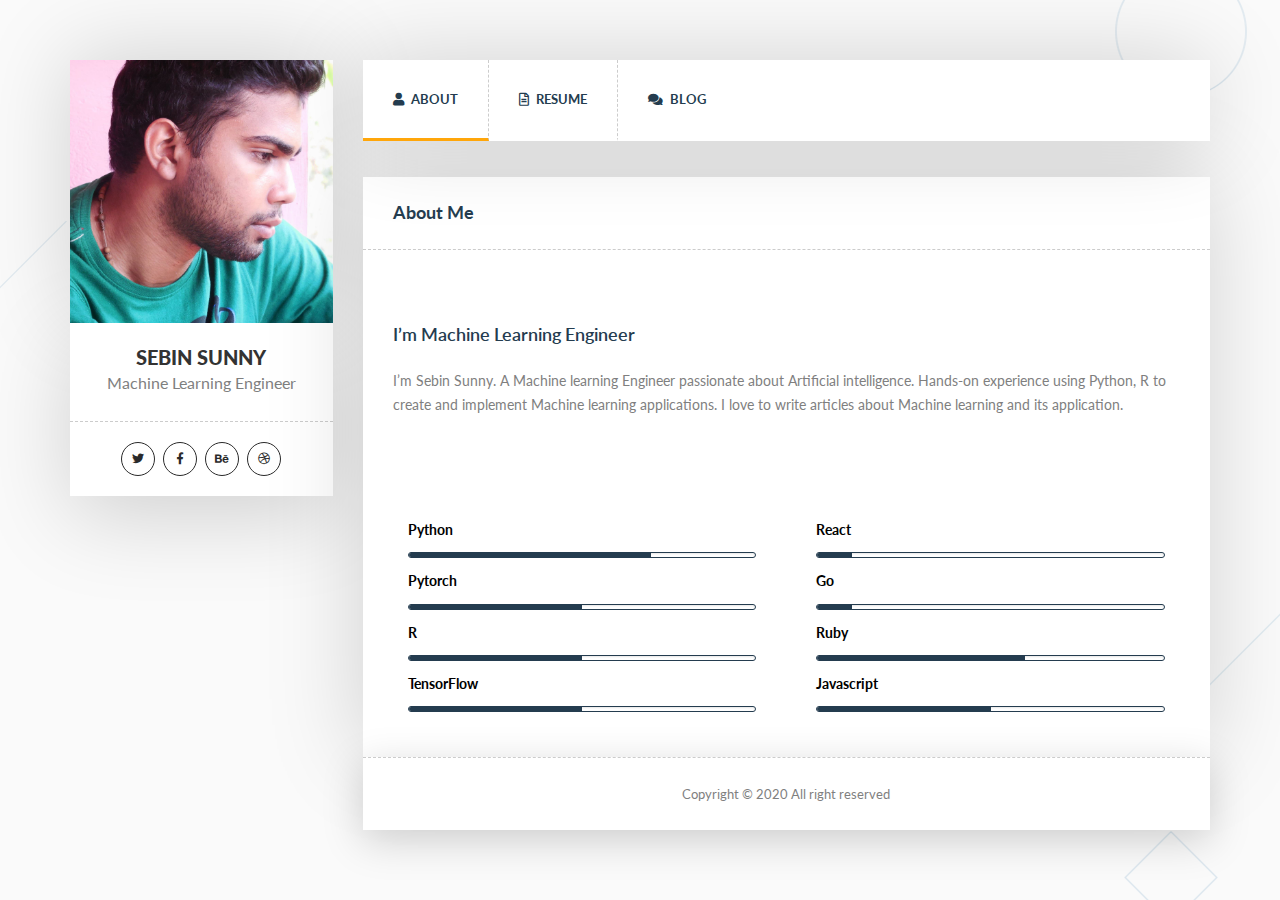
==== commit fb9b0328: "https" ====
--- a/index.html
+++ b/index.html
@@ -195,7 +195,7 @@
 </div><!-- .content-wrap -->
 <footer id="colophon" class="site-footer">
 <div class="footer">
-<p class="footer-copyright">Copyright © 2018 All right reserved</p>                    </div><!-- #footer-bottom -->
+<p class="footer-copyright">Copyright © 2020 All right reserved</p>                    </div><!-- #footer-bottom -->
 </footer><!-- .site-footer -->
 </div><!-- .site-content -->
 </div><!-- .row -->
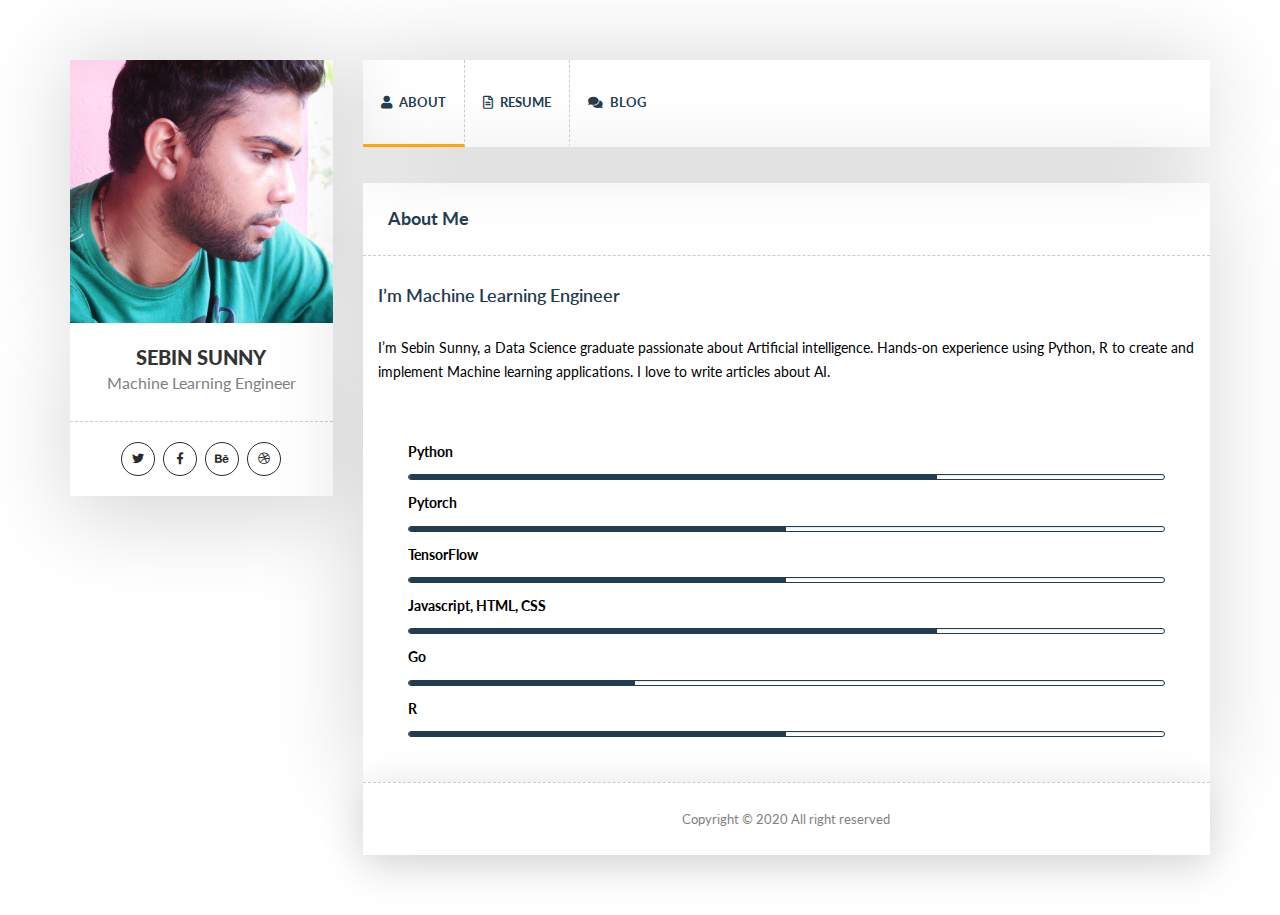
==== commit ef91c3fa: "update the mobile view" ====
--- a/index.html
+++ b/index.html
@@ -1,211 +1,213 @@
 <!DOCTYPE html>
 <html lang="en-US">
 
-<meta http-equiv="content-type" content="text/html;charset=UTF-8" /><!-- /Added by HTTrack -->
+<meta http-equiv="content-type" content="text/html;charset=UTF-8"/>
 <head>
-<meta charset="UTF-8" />
-<meta name="viewport" content="initial-scale=1, width=device-width" />
-
-<style type="text/css" data-type="vc_shortcodes-custom-css">.vc_custom_1522307314558{border-bottom-width: 1px !important;padding-right: 15px !important;padding-left: 15px !important;border-bottom-color: #cccccc !important;border-bottom-style: dashed !important;}.vc_custom_1522307320266{padding-top: 45px !important;padding-right: 15px !important;padding-bottom: 45px !important;padding-left: 15px !important;}.vc_custom_1522307330161{padding-right: 15px !important;padding-left: 15px !important;}.vc_custom_1522307335201{padding-right: 15px !important;padding-left: 15px !important;}.vc_custom_1522135929357{margin-bottom: 20px !important;}.vc_custom_1522136306311{margin-bottom: 24px !important;}</style><link rel='dns-prefetch' href='http://fonts.googleapis.com/' />
-
-<link rel="stylesheet" type="text/css" href="wp-content/cache/wpfc-minified/lnckzbhk/fybok.css" media="all"/>
-
-<link rel="stylesheet" type="text/css" href="wp-content/cache/wpfc-minified/5coup7i/fybok.css" media="all"/>
-<style id='woosw-frontend-inline-css' type='text/css'>
-.woosw-area .woosw-inner .woosw-content .woosw-content-bot .woosw-notice { background-color: #5fbd74; } .woosw-area .woosw-inner .woosw-content .woosw-content-bot .woosw-content-bot-inner .woosw-page a:hover, .woosw-area .woosw-inner .woosw-content .woosw-content-bot .woosw-content-bot-inner .woosw-continue:hover { color: #5fbd74; } 
-</style>
-<link rel='stylesheet' id='picard-lato-font-css'  href='https://fonts.googleapis.com/css?family=Lato:400,100,100italic,300,300italic,400italic,700,700italic,900,900italic&amp;subset=latin%2Clatin-ext'  media='all' />
-<link rel="stylesheet" type="text/css" href="wp-content/cache/wpfc-minified/gqbmfcg/fybok.css" media="all"/>
-
-
-<link rel="stylesheet" type="text/css" href="wp-content/cache/wpfc-minified/jz6uejcq/fybok.css" media="all"/>
-<style id='custom-dynamic-inline-css' type='text/css'>
-body .site-content .site-main{padding-bottom:0;}body .site-content .site-main{padding-left:15px;}body .site-content .site-main{padding-right:15px;}        
-</style>
-
-
-
-<link rel="stylesheet" type="text/css" href="wp-content/cache/wpfc-minified/dex214bc/fybok.css" media="all"/>
-<link rel='stylesheet' id='redux-google-fonts-opt_theme_options-css'  href='http://fonts.googleapis.com/css?family=Lato%3A700&amp;ver=1568772622'  media='all' />
-
-
-<script src='wp-content/cache/wpfc-minified/2dax7b2h/fybok.js' type="text/javascript"></script>
-
-<script src='wp-content/cache/wpfc-minified/dsaocyp8/fybok.js' type="text/javascript"></script>
-
-
-
-<style type="text/css" title="dynamic-css" class="options-output">body{background-color:#fafafa;background-attachment:fixed;background-position:center center;background-image:url('wp-content/uploads/2017/08/bg.png');}.picard-navigation .main-navigation .menu-main-menu, .body-picard-v2 .header-left, #cshero-header .right-menu{background-color:#ffffff;}#cshero-header-navigation .main-navigation .menu-main-menu > li > a{padding-top:30px;padding-bottom:30px;}#cshero-header-navigation .main-navigation .menu-main-menu > li > a{padding-right:30px;padding-left:30px;}#cshero-header-navigation .main-navigation ul.nav-menu > li > a,.body-picard-v2 #page_wraper .header-left .profile-info ul.second-menu li a{font-family:Lato;line-height:18px;font-weight:700;font-style:normal;font-size:13px;}.slidemenu-fixed{background-color:#ffffff;}.page-title{padding-top:25px;padding-right:30px;padding-bottom:25px;padding-left:30px;}</style><noscript><style> .wpb_animate_when_almost_visible { opacity: 1; }</style></noscript></head>
-<body class="home page-template-default page page-id-113 theme-picard woocommerce-no-js wpb-js-composer js-comp-ver-6.0.5 vc_responsive">
+    <meta charset="UTF-8"/>
+    <meta name="viewport" content="initial-scale=1, width=device-width"/>
+
+
+    <link rel='stylesheet' id='picard-lato-font-css'
+          href='https://fonts.googleapis.com/css?family=Lato:400,100,100italic,300,300italic,400italic,700,700italic,900,900italic&amp;subset=latin%2Clatin-ext'
+          media='all'/>
+    <link rel="stylesheet" type="text/css" href="wp-content/cache/wpfc-minified/gqbmfcg/fybok.css" media="all"/>
+
+
+    <link rel="stylesheet" type="text/css" href="wp-content/cache/wpfc-minified/jz6uejcq/fybok.css" media="all"/>
+    <style id='custom-dynamic-inline-css' type='text/css'>
+        body .site-content .site-main {
+            padding-bottom: 0;
+        }
+
+        body .site-content .site-main {
+            padding-left: 15px;
+        }
+
+        body .site-content .site-main {
+            padding-right: 15px;
+        }
+
+        #il li {
+            list-style: none;
+            text-align: center;
+            font-size: 16px;
+            font-weight: bold;
+            display: inline-block;
+            border: 1px dotted #ccc;
+            box-sizing: border-box;
+            padding: 10px;
+            text-transform: uppercase;
+        }
+    </style>
+
+
+    <link rel="stylesheet" type="text/css" href="wp-content/cache/wpfc-minified/dex214bc/fybok.css" media="all"/>
+    <link rel='stylesheet' id='redux-google-fonts-opt_theme_options-css'
+          href='http://fonts.googleapis.com/css?family=Lato%3A700&amp;ver=1568772622' media='all'/>
+
+
+</head>
+<body class="home">
 <div id="page_wraper" class="hfeed site">
-<div class=" container ">
-<div class="row">
-<div class="profile col-md-3">
-<div class="profile-image"><a class="main-logo" href="index.html"><img alt="" src="ss.jpg"></a></div><div class="profile-info"><div class="name-job"><h1>Sebin Sunny</h1><span class="job">Machine Learning Engineer</span></div><div class="social-icons"><a class="twitter" href="#"><i class="fa fa-twitter"></i></a><a class="facebook" href="#"><i class="fa fa-facebook-f"></i></a><a class="behance" href="#"><i class="fa fa-behance"></i></a><a class="dribbble" href="#"><i class="fa fa-dribbble"></i></a></div></div>			</div>
-<div id="content" class="site-content col-md-9">
-<header id="masthead" class="site-header">
-<div id="cshero-header" class="cshero-main-header">
-<div id="cshero-menu-mobile" class="responsive-menu">
-    <li id="" class="menu-item menu-item-type-post_type menu-item-object-page no_group menu-item-127" data-depth="0"><a href="resume/index.html" class=""><i style="color: ; font-size: " class="fa fa-file-text-o"></i> <span class="menu-title">Resume</span></a></li>
-    <li id="" class="menu-item menu-item-type-post_type menu-item-object-page has_full_width no_group menu-item-135" data-depth="0"><a href="blog/index.html" class=""><i style="color: ; font-size: " class="fa fa-comments"></i> <span class="menu-title">Blog</span></a></li>
-
-</div><!-- #menu-mobile -->
-
-    <div id="cshero-header-navigation" class="picard-navigation">
-<nav id="site-navigation" class="main-navigation">
-<div class="menu-menu-container"><ul id="menu-menu" class="nav-menu menu-main-menu"><li id="menu-item-128" class="menu-item menu-item-type-post_type menu-item-object-page menu-item-home current-menu-item page_item page-item-113 current_page_item no_group menu-item-128" data-depth="0"><a href="index.html" class=""><i style="color: ; font-size: " class="fa fa-user"></i> <span class="menu-title">About</span></a></li>
-<li id="menu-item-127" class="menu-item menu-item-type-post_type menu-item-object-page no_group menu-item-127" data-depth="0"><a href="resume/index.html" class=""><i style="color: ; font-size: " class="fa fa-file-text-o"></i> <span class="menu-title">Resume</span></a></li>
-<li id="menu-item-135" class="menu-item menu-item-type-post_type menu-item-object-page has_full_width no_group menu-item-135" data-depth="0"><a href="blog/index.html" class=""><i style="color: ; font-size: " class="fa fa-comments"></i> <span class="menu-title">Blog</span></a></li>
-
-</ul></div>        </nav><!-- #site-navigation -->
-</div>
-</div><!-- #site-navigation -->					</header><!-- #masthead -->
-<div class="content_wrap">
-<div id="page-title" class="page-title">
-<div id="page-title-text" class="page-title-text text-left "><h2>About me</h2></div>
-</div><!-- #page-title -->
-<div id="tab-container" class="site-content">
-<main id="main" class="site-main">
-<article id="post-113" class="post-113 page type-page status-publish hentry">
-<div class="entry-content">
-<div class="vc_row wpb_row vc_row-fluid vc_custom_1522307320266"><div class="wpb_column vc_column_container vc_col-sm-12"><div class="vc_column-inner"><div class="wpb_wrapper"><h4 style="text-align: left" class="vc_custom_heading vc_custom_1522135929357" >I’m Machine Learning Engineer</h4>
-<div class="wpb_text_column wpb_content_element  vc_custom_1522136306311" >
-</div>
-<div class="wpb_text_column wpb_content_element " >
-<div class="wpb_wrapper">
-<p>I’m Sebin Sunny. A Machine learning Engineer passionate about Artificial intelligence. Hands-on experience using Python, R to create and implement Machine learning applications. I love to write articles about Machine learning and its application.</p>
-</div>
-</div>
-</div></div></div></div><div class="vc_row wpb_row vc_row-fluid gray-bg vc_custom_1522307330161"><div class="wpb_column vc_column_container vc_col-sm-6"><div class="vc_column-inner"><div class="wpb_wrapper"><div class="cms-skill-wrap my-skill gray-bg">
-<ul class="list-skill">
-<li>
-<h3>Python</h3>
-<div class="progress">
-<div class="percentage" style="width:70%;">
-</div>
-</div>
-</li>
-<li>
-<h3>Pytorch</h3>
-<div class="progress">
-<div class="percentage" style="width:50%;">
-</div>
-</div>
-</li>
-<li>
-<h3>R</h3>
-<div class="progress">
-<div class="percentage" style="width:50%;">
-</div>
-</div>
-</li>
-<li>
-<h3>TensorFlow</h3>
-<div class="progress">
-<div class="percentage" style="width:50%;">
-</div>
-</div>
-</li>
-</ul>
-</div>
-</div></div></div><div class="wpb_column vc_column_container vc_col-sm-6"><div class="vc_column-inner"><div class="wpb_wrapper"><div class="cms-skill-wrap my-skill gray-bg">
-<ul class="list-skill">
-<li>
-<h3>React</h3>
-<div class="progress">
-<div class="percentage" style="width:10%;">
-</div>
-</div>
-</li>
-<li>
-<h3>Go</h3>
-<div class="progress">
-<div class="percentage" style="width:10%;">
-</div>
-</div>
-</li>
-<li>
-<h3>Ruby</h3>
-<div class="progress">
-<div class="percentage" style="width:60%;">
-</div>
-</div>
-</li>
-<li>
-<h3>Javascript</h3>
-<div class="progress">
-<div class="percentage" style="width:50%;">
-</div>
-</div>
-</li>
-</ul>
-</div>
-</div></div></div></div>
-<!--    <div class="vc_row wpb_row vc_row-fluid services vc_custom_1522307335201"><div class="wpb_column vc_column_container vc_col-sm-12"><div class="vc_column-inner"><div class="wpb_wrapper"><div class='services-layout-2 clearfix'>                    <div class="service col-md-4 col-sm-6 ">-->
-<!--<i class="btn-icon fa fa-apple"></i>-->
-<!--<div class="text">-->
-<!--<b>Applications</b>-->
-<!--<p>Duis vitae odio gravida</p>-->
-<!--</div>-->
-<!--</div>-->
-<!--<div class="service col-md-4 col-sm-6 ">-->
-<!--<i class="btn-icon fa fa-desktop"></i>-->
-<!--<div class="text">-->
-<!--<b>Web Design</b>-->
-<!--<p>Mauris eleifend dapibus</p>-->
-<!--</div>-->
-<!--</div>-->
-<!--<div class="service col-md-4 col-sm-6 ">-->
-<!--<i class="btn-icon fa fa-picture-o"></i>-->
-<!--<div class="text">-->
-<!--<b>Illustrations</b>-->
-<!--<p>Posuere ac sem nec</p>-->
-<!--</div>-->
-<!--</div>-->
-<!--<div class="service col-md-4 col-sm-6 ">-->
-<!--<i class="btn-icon fa fa-code"></i>-->
-<!--<div class="text">-->
-<!--<b>Development</b>-->
-<!--<p>Curabitur euismod sapien</p>-->
-<!--</div>-->
-<!--</div>-->
-<!--<div class="service col-md-4 col-sm-6 ">-->
-<!--<i class="btn-icon fa fa-search"></i>-->
-<!--<div class="text">-->
-<!--<b>Seo Optimization</b>-->
-<!--<p>Etiam vitae condimentum</p>-->
-<!--</div>-->
-<!--</div>-->
-<!--<div class="service col-md-4 col-sm-6 ">-->
-<!--<i class="btn-icon fa fa-life-ring"></i>-->
-<!--<div class="text">-->
-<!--<b>Speed Support</b>-->
-<!--<p>Praesent nisl turpis</p>-->
-<!--</div>-->
-<!--</div>-->
-<!--</div>-->
-<!--</div></div></div></div>-->
-</div><!-- .entry-content -->
-<footer class="entry-meta">
-</footer><!-- .entry-meta -->
-</article><!-- #post -->
-</main><!-- .site-main -->
-</div><!-- .content-area -->
-      
-</div><!-- .content-wrap -->
-<footer id="colophon" class="site-footer">
-<div class="footer">
-<p class="footer-copyright">Copyright © 2020 All right reserved</p>                    </div><!-- #footer-bottom -->
-</footer><!-- .site-footer -->
-</div><!-- .site-content -->
-</div><!-- .row -->
-</div><!-- .container -->
+    <div class="container">
+        <div class="row">
+            <div class="profile col-md-3">
+                <div class="profile-image"><a class="main-logo" href="index.html"><img alt="" src="ss.jpg"></a></div>
+                <div class="profile-info">
+                    <div class="name-job"><h1>Sebin Sunny</h1><span class="job">Machine Learning Engineer</span></div>
+                    <div class="social-icons"><a class="twitter" href="#"><i class="fa fa-twitter"></i></a><a
+                            class="facebook" href="#"><i class="fa fa-facebook-f"></i></a><a class="behance" href="#"><i
+                            class="fa fa-behance"></i></a><a class="dribbble" href="#"><i
+                            class="fa fa-dribbble"></i></a></div>
+                </div>
+            </div>
+            <div id="content" class="site-content col-md-9">
+                <header id="masthead" class="site-header">
+                    <div id="cshero-header" class="cshero-main-header">
+                        <div id="cshero-menu-mobile" class="responsive-menu">
+
+                            <div id="il">
+                                <li>
+                                    <a href="index.html" class=""><i class="fa fa-user"></i>
+                                        <span class="menu-title">About</span></a></li>
+                                <li><a href="resume/index.html" class=""><i
+                                        class="fa fa-file-text-o"></i> <span
+                                        class="menu-title">Resume</span></a></li>
+                                <li><a href="blog/index.html" class=""><i class="fa fa-comments"></i> <span
+                                        class="menu-title">Blog</span></a></li>
+                            </div>
+
+
+                        </div><!-- #menu-mobile -->
+
+                        <div id="cshero-header-navigation" class="picard-navigation">
+                            <nav id="site-navigation" class="main-navigation">
+                                <div class="menu-menu-container">
+                                    <ul id="menu-menu" class="nav-menu menu-main-menu">
+                                        <li id="menu-item-128"
+                                            class="menu-item menu-item-type-post_type menu-item-object-page menu-item-home current-menu-item page_item page-item-113 current_page_item no_group menu-item-128"
+                                            data-depth="0"><a href="index.html" class=""><i style="color: ; font-size: "
+                                                                                            class="fa fa-user"></i>
+                                            <span class="menu-title">About</span></a></li>
+                                        <li id="menu-item-127"
+                                            class="menu-item menu-item-type-post_type menu-item-object-page no_group menu-item-127"
+                                            data-depth="0"><a href="resume/index.html" class=""><i
+                                                style="color: ; font-size: " class="fa fa-file-text-o"></i> <span
+                                                class="menu-title">Resume</span></a></li>
+                                        <li id="menu-item-135"
+                                            class="menu-item menu-item-type-post_type menu-item-object-page has_full_width no_group menu-item-135"
+                                            data-depth="0"><a href="blog/index.html" class=""><i
+                                                style="color: ; font-size: " class="fa fa-comments"></i> <span
+                                                class="menu-title">Blog</span></a></li>
+
+                                    </ul>
+                                </div>
+                            </nav><!-- #site-navigation -->
+                        </div>
+                    </div><!-- #site-navigation -->                    </header><!-- #masthead -->
+                <div class="content_wrap">
+                    <div id="page-title" class="page-title">
+                        <div id="page-title-text" class="page-title-text text-left "><h2>About me</h2></div>
+                    </div><!-- #page-title -->
+                    <div id="tab-container" class="site-content">
+                        <main id="main" class="site-main">
+                            <article id="post-113" class="post-113 page type-page status-publish hentry">
+                                <div class="entry-content">
+                                    <div class="vc_row wpb_row vc_row-fluid vc_custom_1522307320266">
+                                        <div class="wpb_column vc_column_container vc_col-sm-12">
+                                            <div class="vc_column-inner">
+                                                <div class="wpb_wrapper"><h4 style="text-align: left"
+                                                                             class="vc_custom_heading vc_custom_1522135929357">
+                                                    I’m Machine Learning Engineer</h4>
+                                                    <div class="wpb_text_column wpb_content_element  vc_custom_1522136306311">
+                                                    </div>
+                                                    <div class="wpb_text_column wpb_content_element ">
+                                                        <div class="">
+                                                            <p style="color: black">I’m Sebin Sunny, a Data Science
+                                                                graduate passionate about Artificial intelligence.
+                                                                Hands-on experience using Python, R to create and
+                                                                implement Machine learning applications. I love to write
+                                                                articles about AI.</p>
+                                                        </div>
+                                                    </div>
+                                                </div>
+                                            </div>
+                                        </div>
+                                    </div>
+                                    <div class="vc_row wpb_row vc_row-fluid gray-bg vc_custom_1522307330161">
+                                        <div class="wpb_column vc_column_container vc_col-sm-6">
+                                            <div class="vc_column-inner">
+                                                <div class="wpb_wrapper">
+                                                    <div class="cms-skill-wrap my-skill gray-bg">
+                                                        <ul class="list-skill">
+                                                            <li>
+                                                                <h3>Python</h3>
+                                                                <div class="progress">
+                                                                    <div class="percentage" style="width:70%;">
+                                                                    </div>
+                                                                </div>
+                                                            </li>
+                                                            <li>
+                                                                <h3>Pytorch</h3>
+                                                                <div class="progress">
+                                                                    <div class="percentage" style="width:50%;">
+                                                                    </div>
+                                                                </div>
+                                                            </li>
+
+                                                            <li>
+                                                                <h3>TensorFlow</h3>
+                                                                <div class="progress">
+                                                                    <div class="percentage" style="width:50%;">
+                                                                    </div>
+                                                                </div>
+                                                            </li>
+                                                            <li>
+                                                                <h3>Javascript, HTML, CSS</h3>
+                                                                <div class="progress">
+                                                                    <div class="percentage" style="width:70%;">
+                                                                    </div>
+                                                                </div>
+                                                            </li>
+                                                            <li>
+                                                                <h3>Go</h3>
+                                                                <div class="progress">
+                                                                    <div class="percentage" style="width:30%;">
+                                                                    </div>
+                                                                </div>
+                                                            </li>
+                                                            <li>
+                                                                <h3>R</h3>
+                                                                <div class="progress">
+                                                                    <div class="percentage" style="width:50%;">
+                                                                    </div>
+                                                                </div>
+                                                            </li>
+
+                                                        </ul>
+                                                    </div>
+                                                </div>
+                                            </div>
+                                        </div>
+
+                                    </div>
+
+                                </div><!-- .entry-content -->
+                                <footer class="entry-meta">
+                                </footer><!-- .entry-meta -->
+                            </article><!-- #post -->
+                        </main><!-- .site-main -->
+                    </div><!-- .content-area -->
+
+                </div><!-- .content-wrap -->
+                <footer id="colophon" class="site-footer">
+                    <div class="footer">
+                        <p class="footer-copyright">Copyright © 2020 All right reserved</p></div><!-- #footer-bottom -->
+                </footer><!-- .site-footer -->
+            </div><!-- .site-content -->
+        </div><!-- .row -->
+    </div><!-- .container -->
 </div><!-- .site -->
 
-
-
-
-
-
-
-</html><!-- WP Fastest Cache file was created in 0.89557909965515 seconds, on 19-09-19 7:59:04 -->+</body>
+</html>--- a/wp-content/cache/wpfc-minified/jz6uejcq/fybok.css
+++ b/wp-content/cache/wpfc-minified/jz6uejcq/fybok.css
@@ -621,6 +621,10 @@
 
 .site-main {
     padding: 30px;
+}
+#post-36 .entry-footer .button {
+}
+#post-36 .entry-footer .button {
 }
 
 @media screen and (max-width: 767px) {
@@ -10187,4 +10191,4 @@
 .slideOutUp {
     -webkit-animation-name: slideOutUp;
     animation-name: slideOutUp
-}+}
